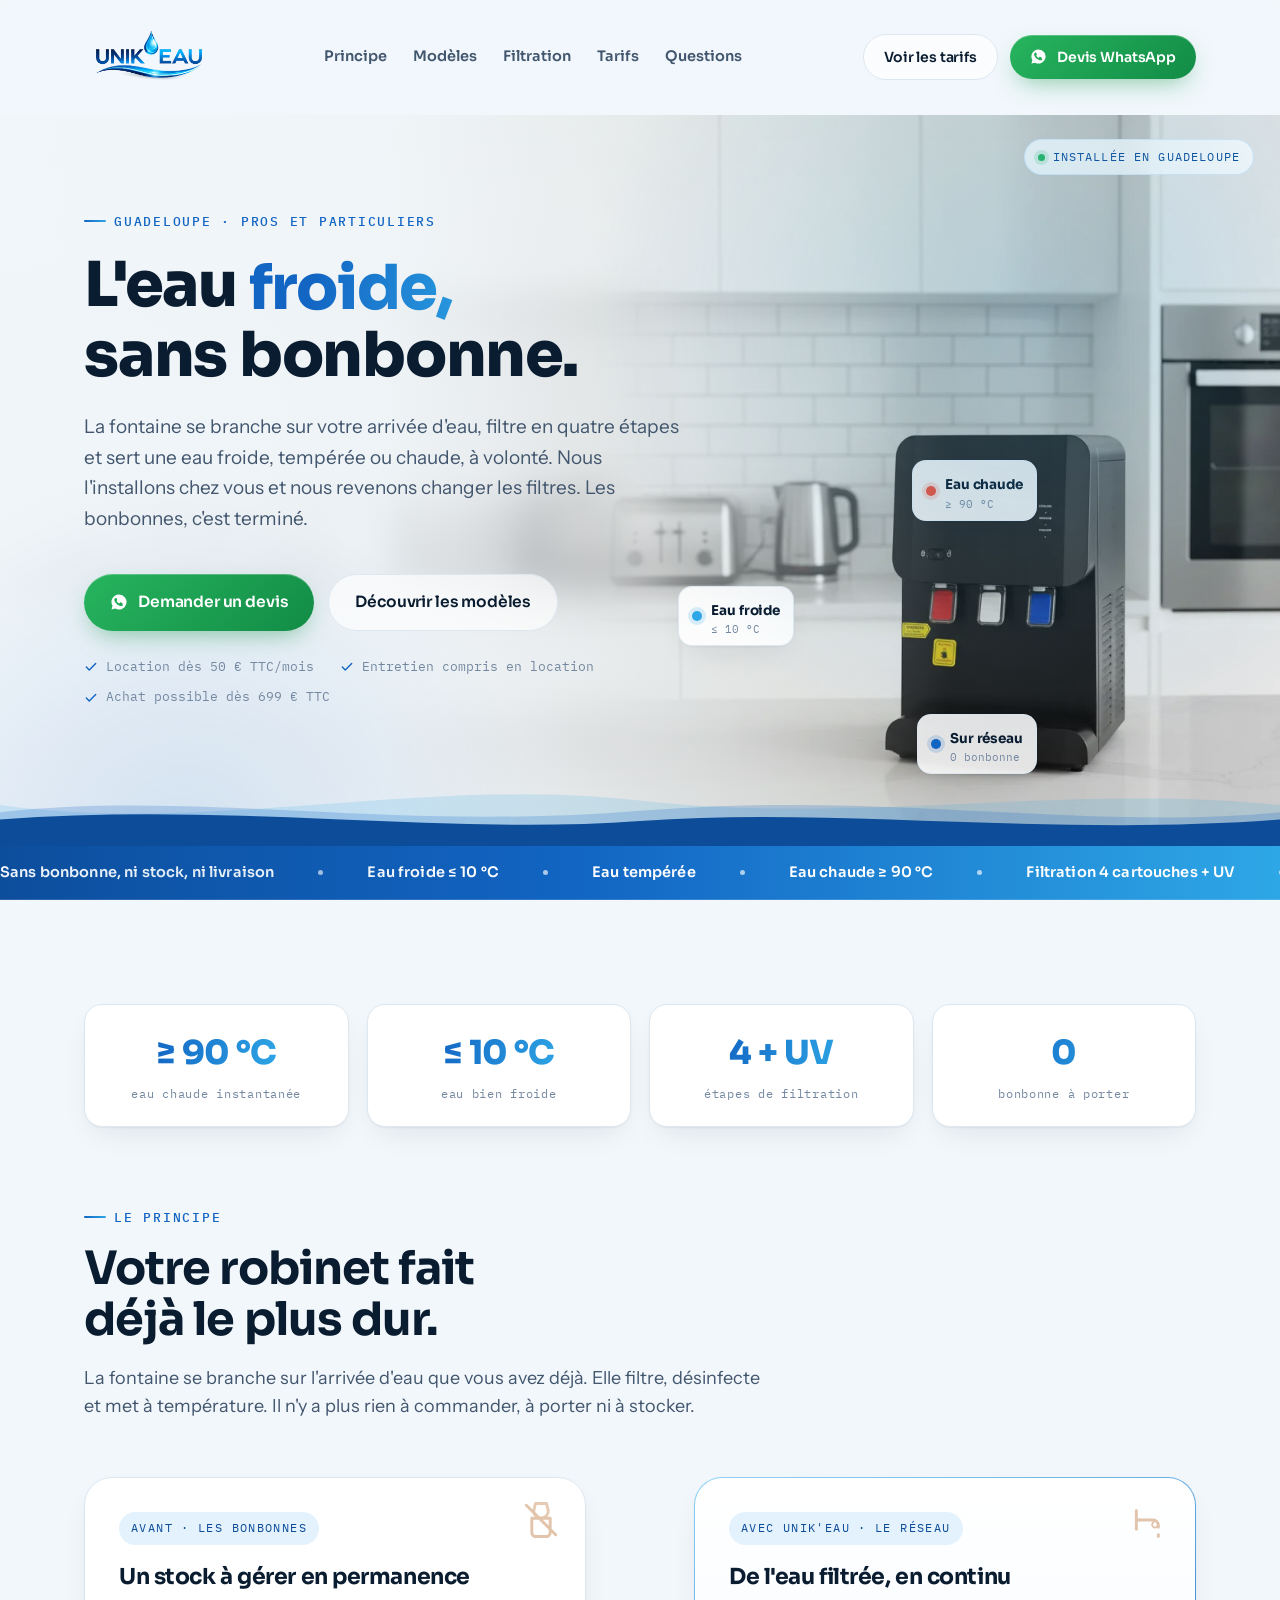
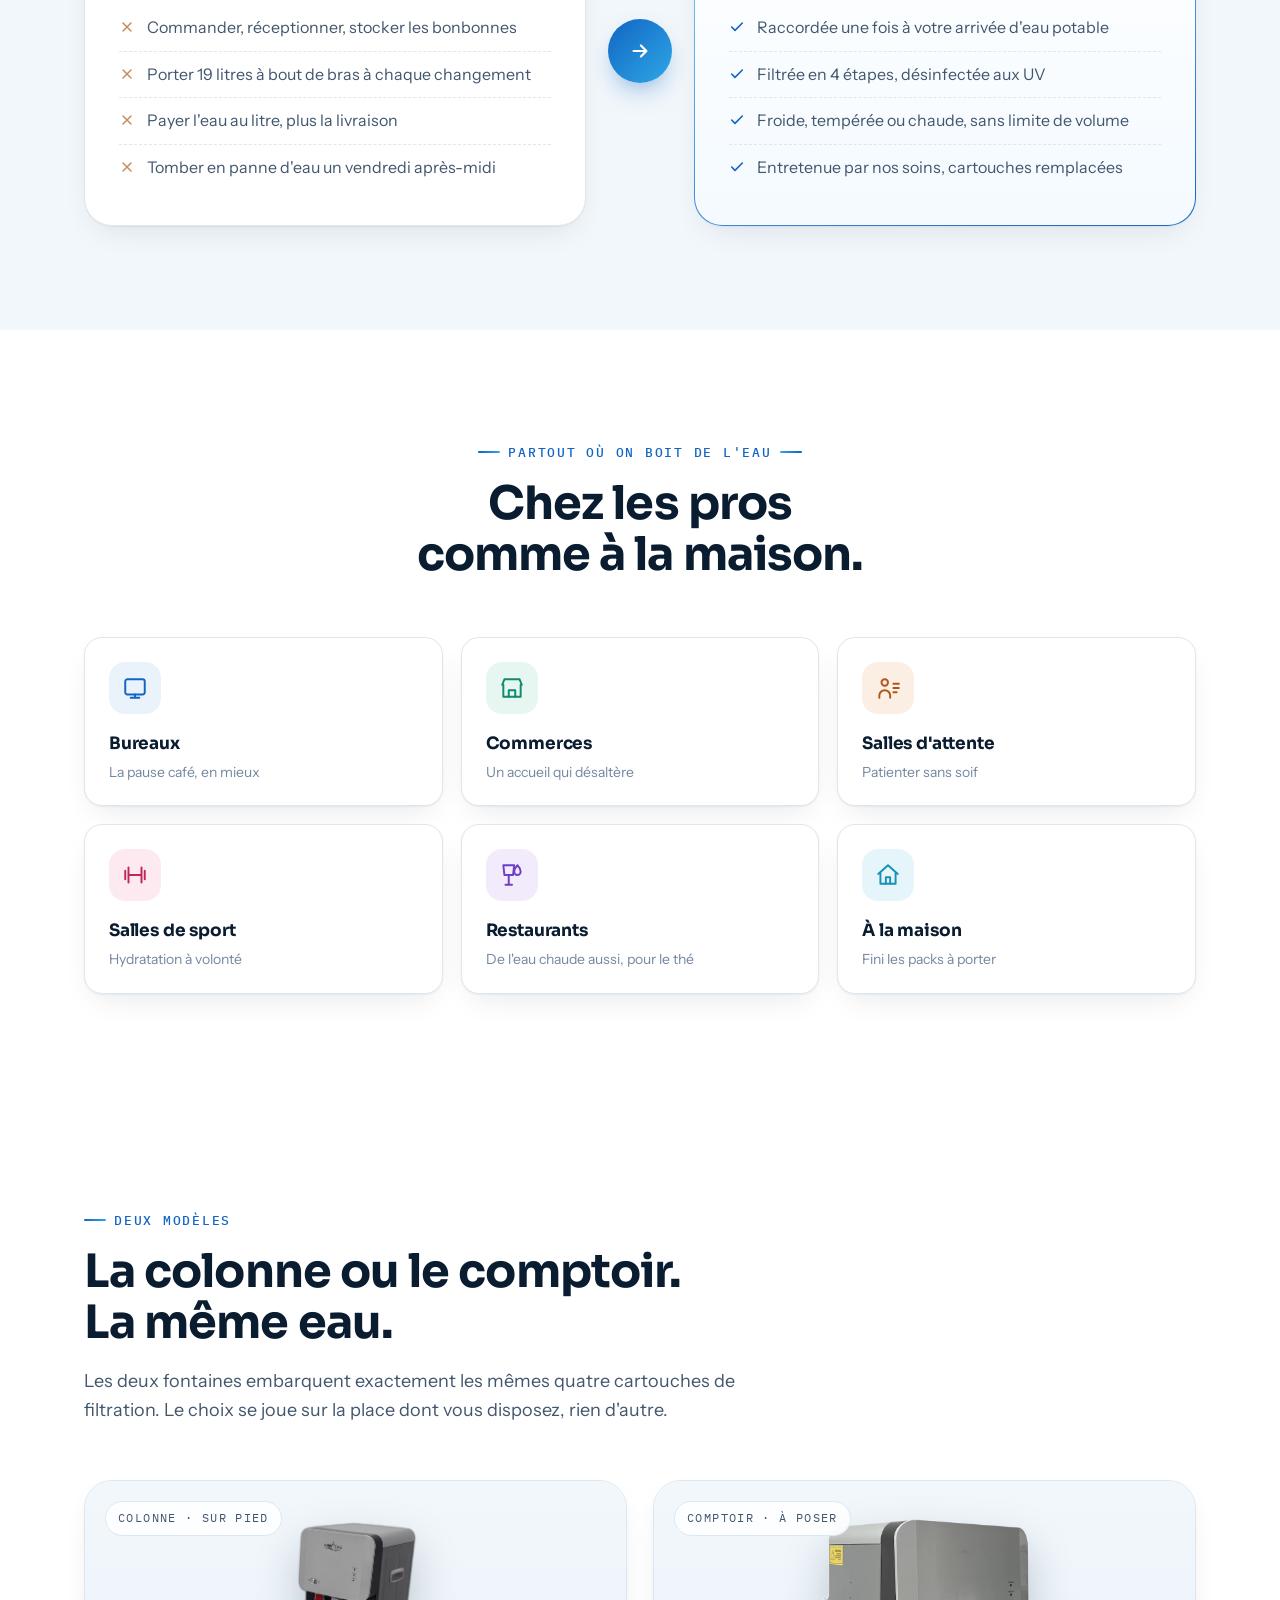
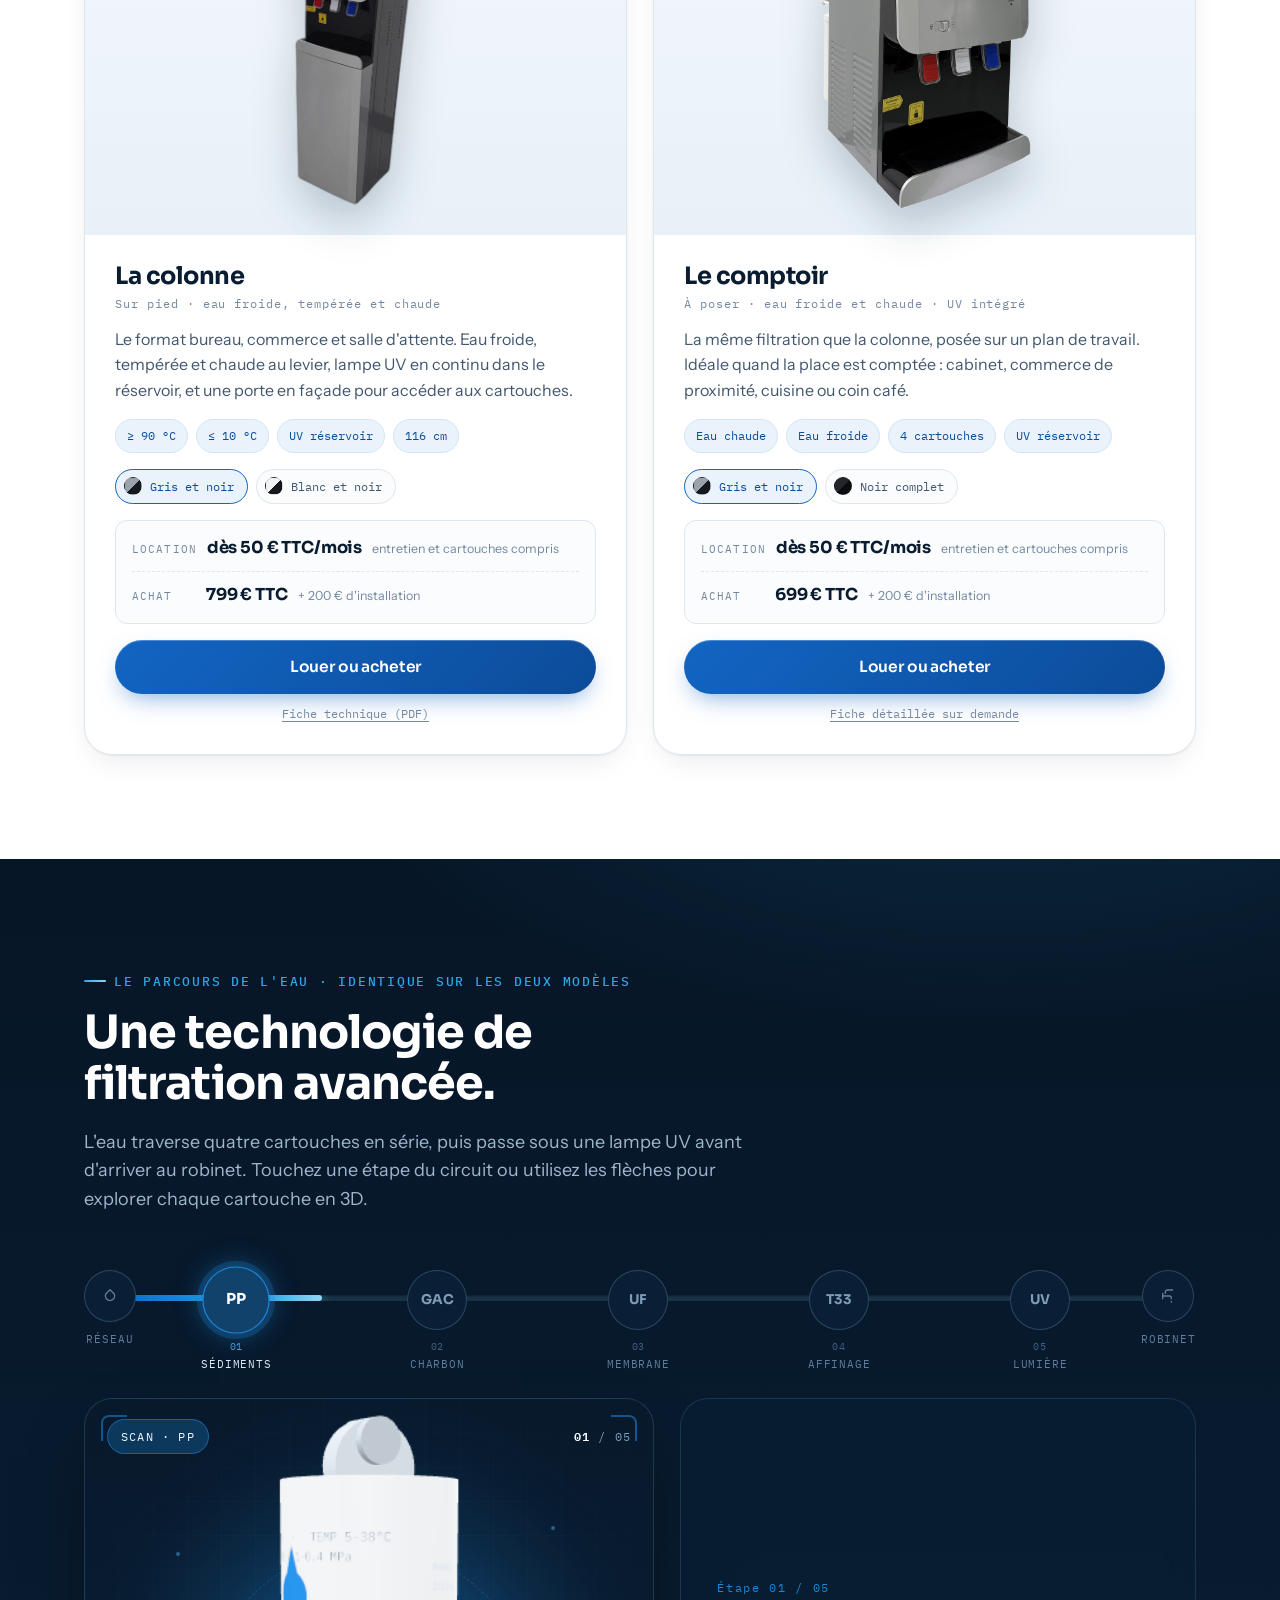
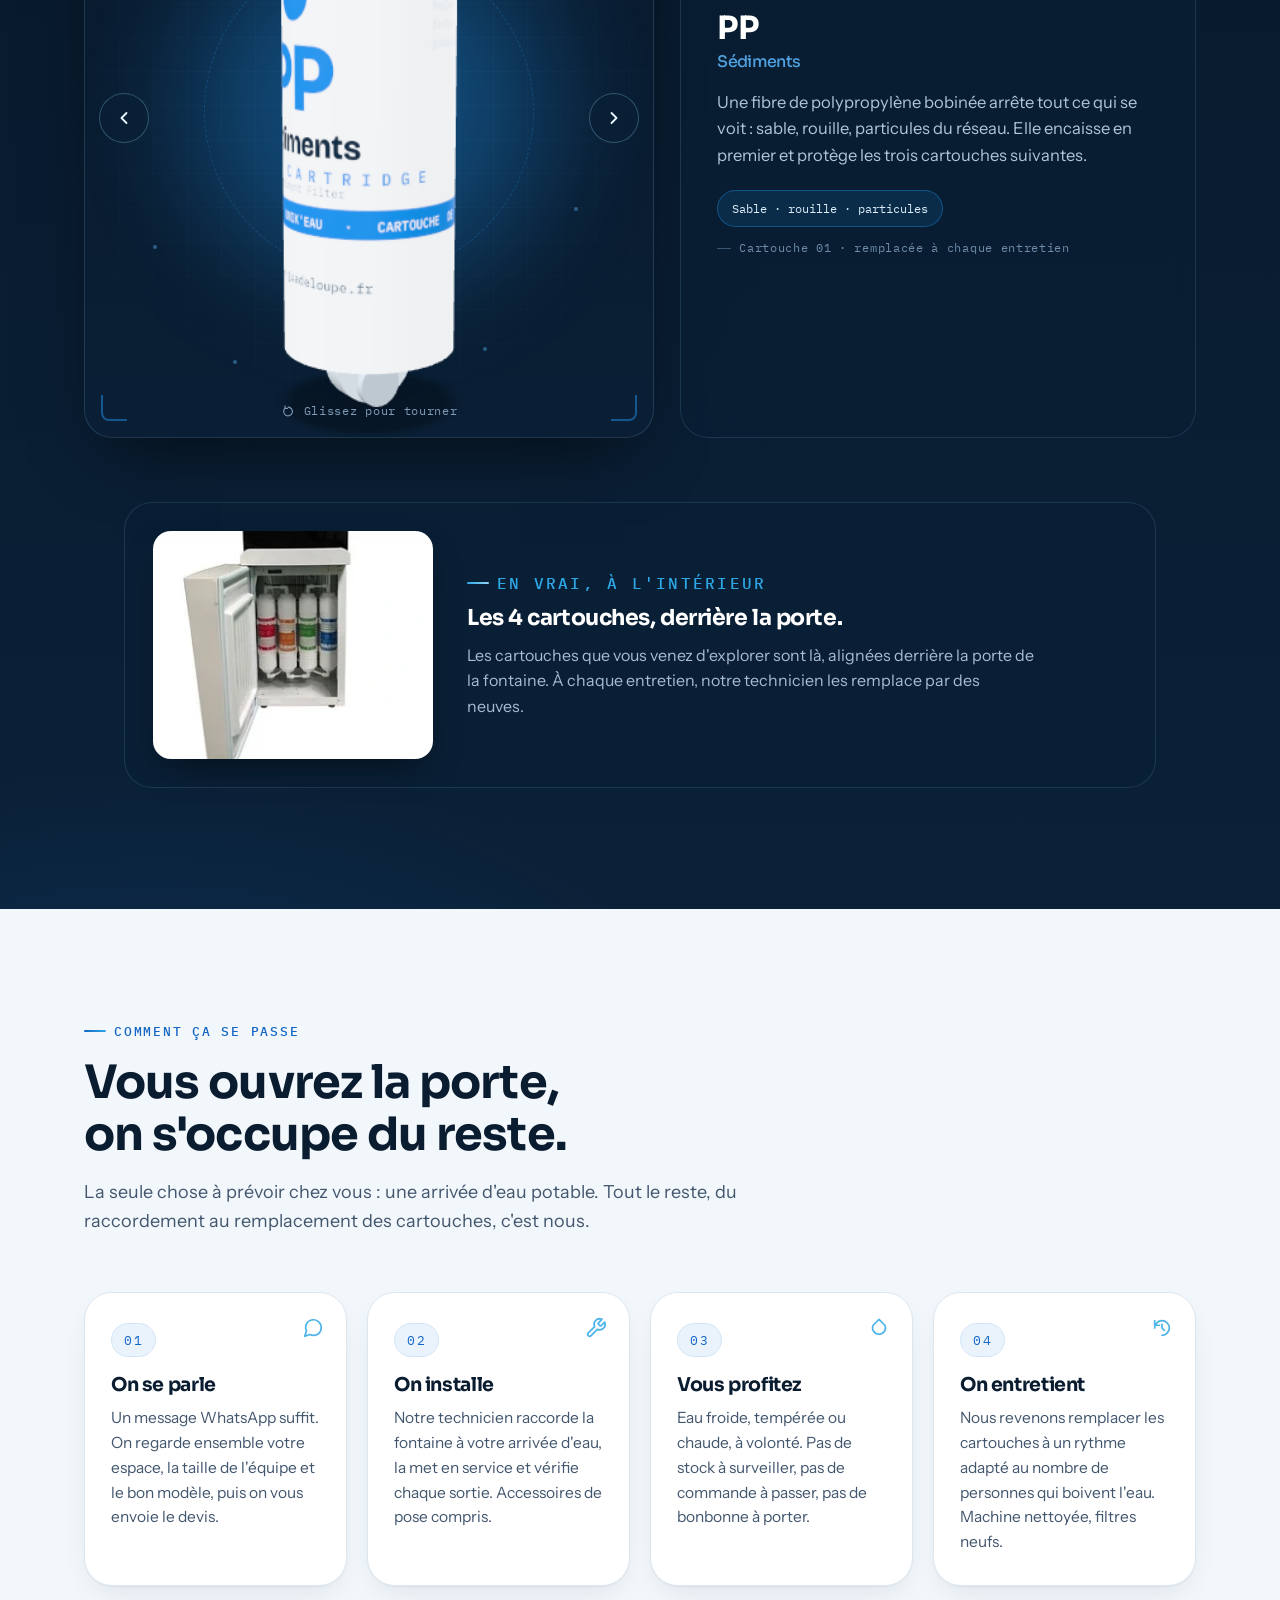
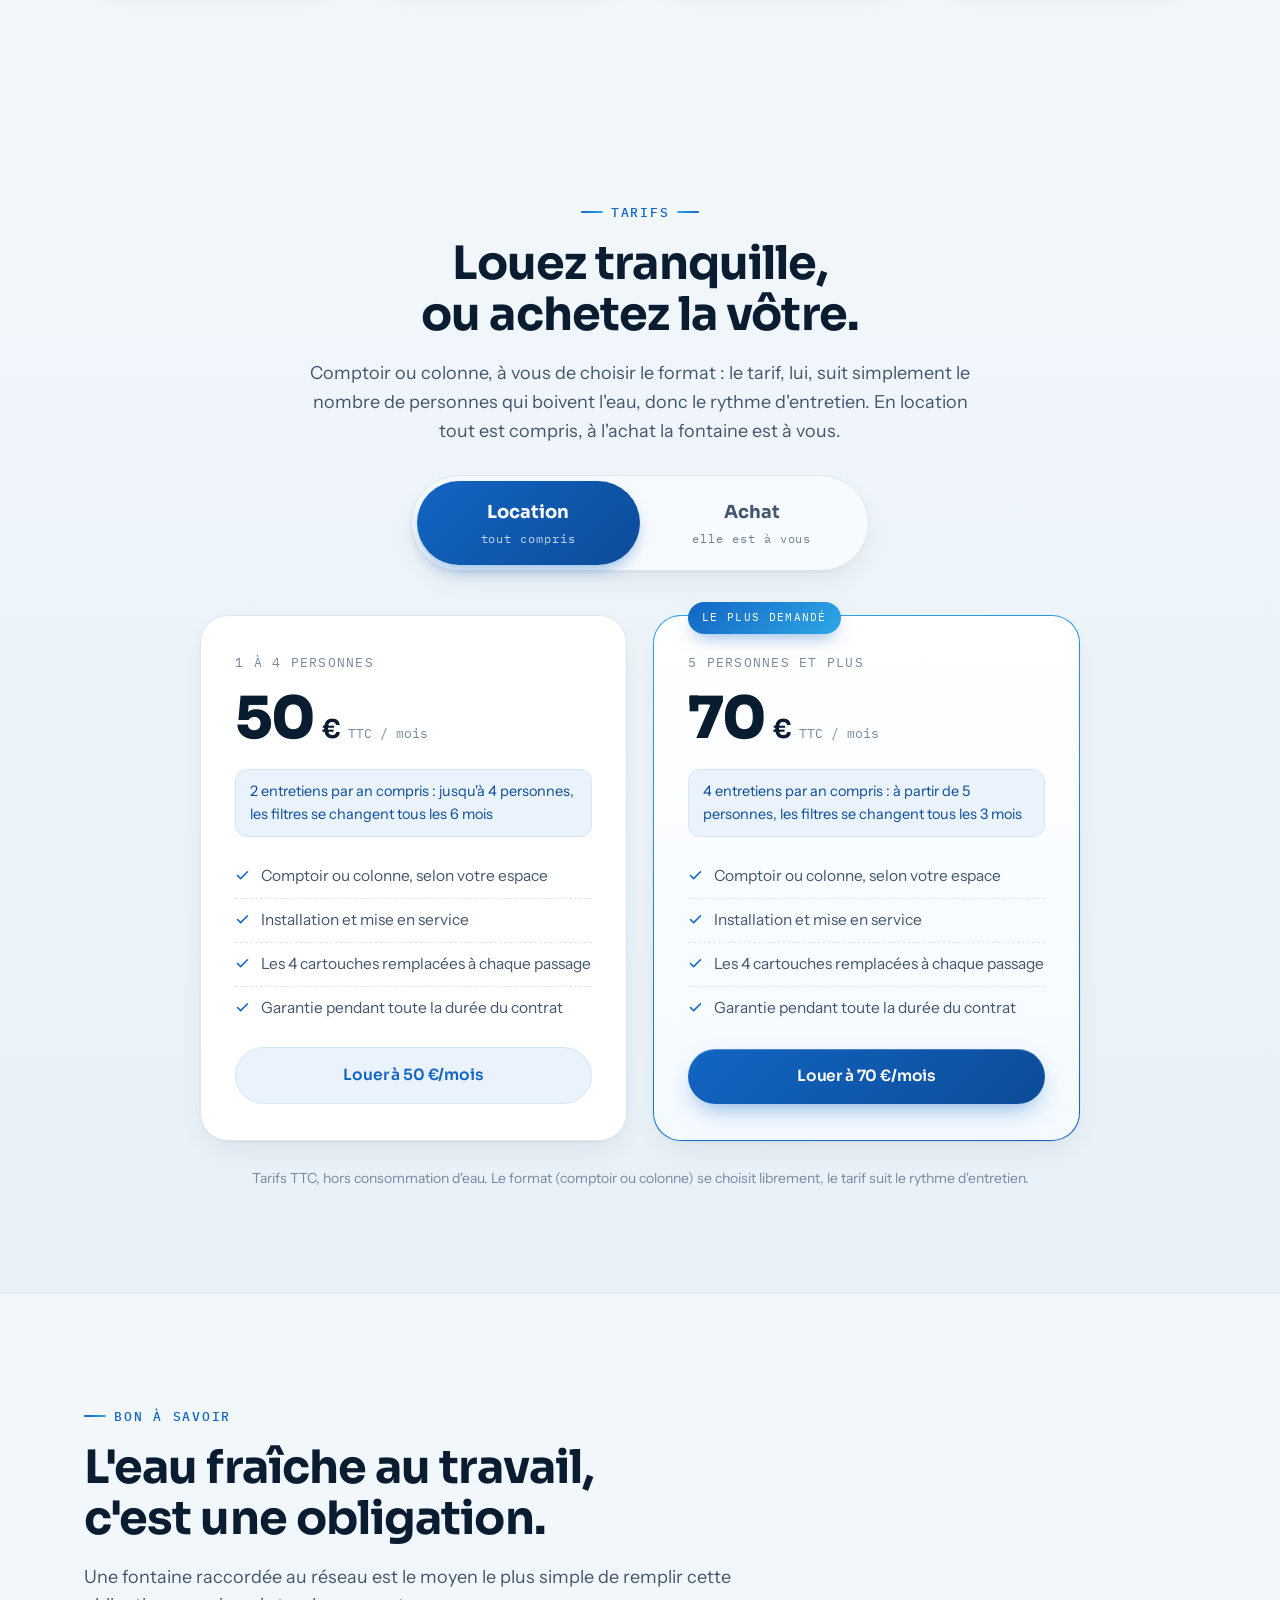
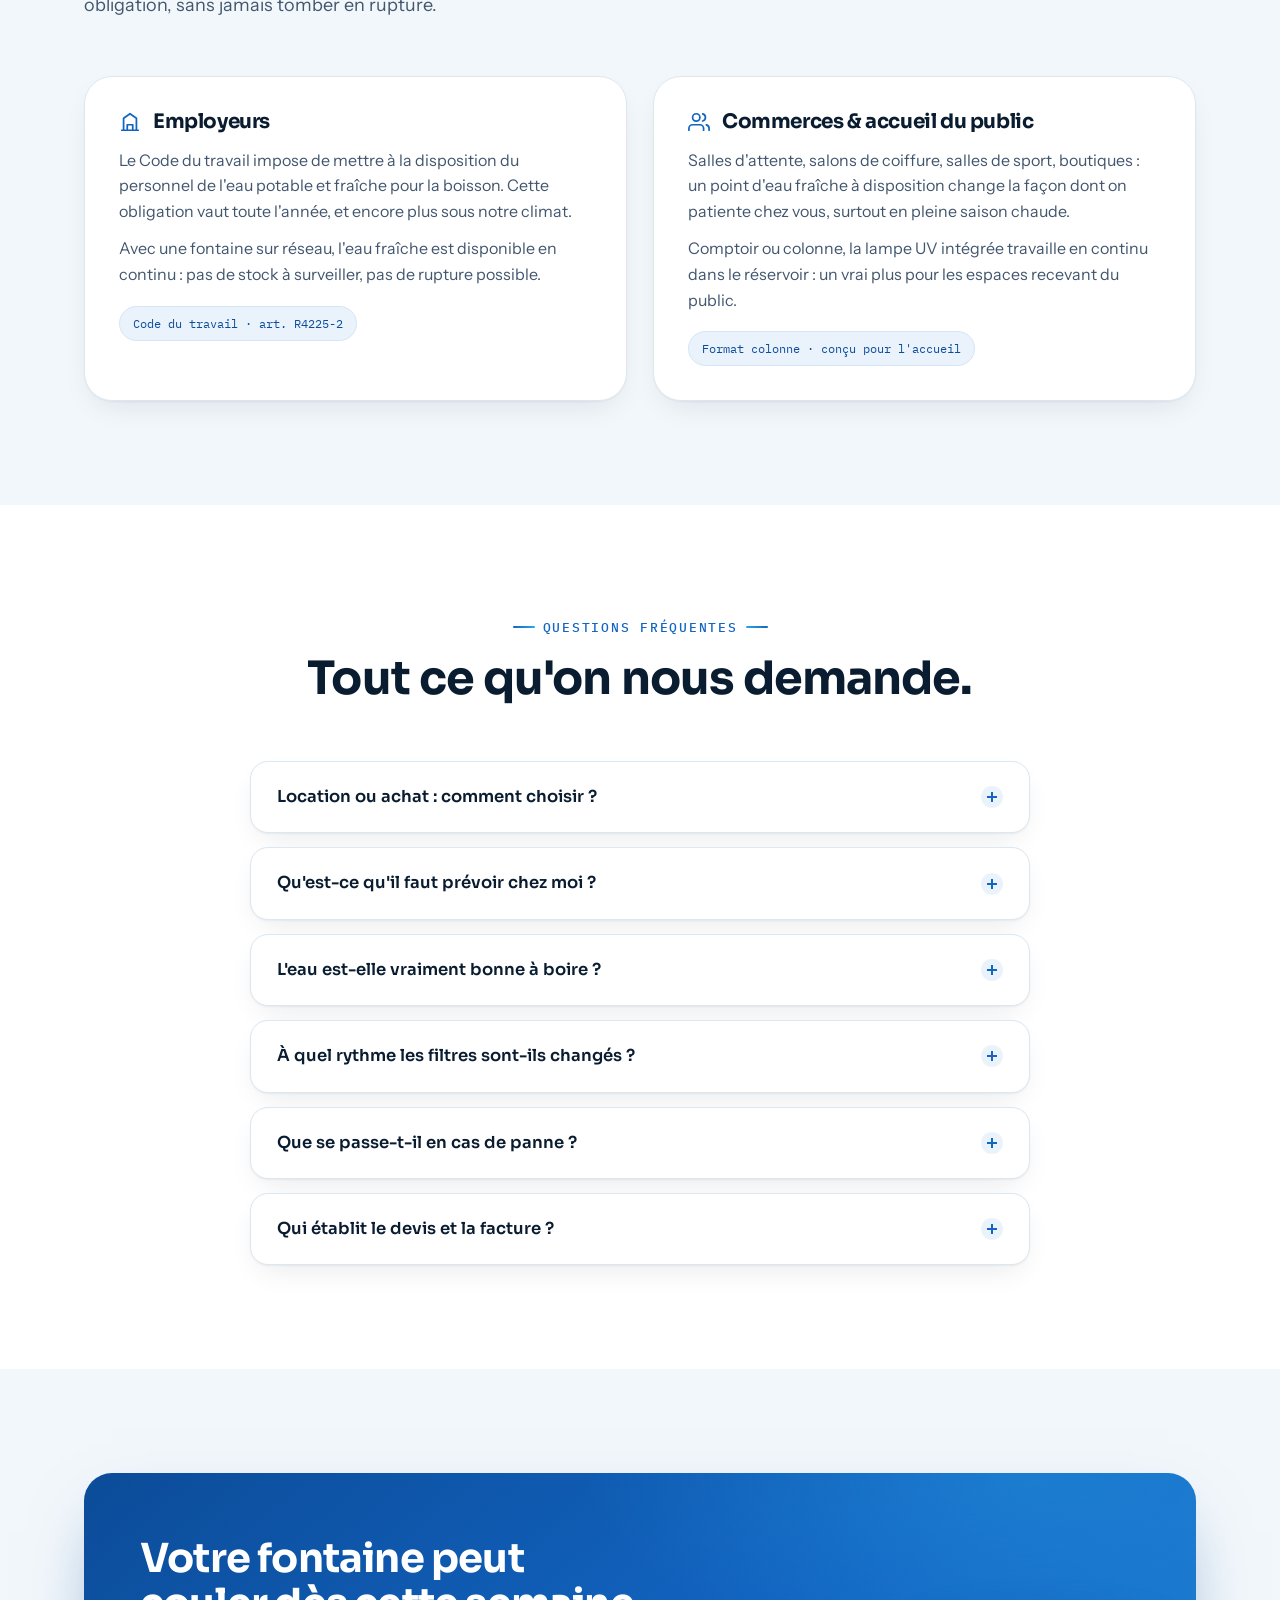
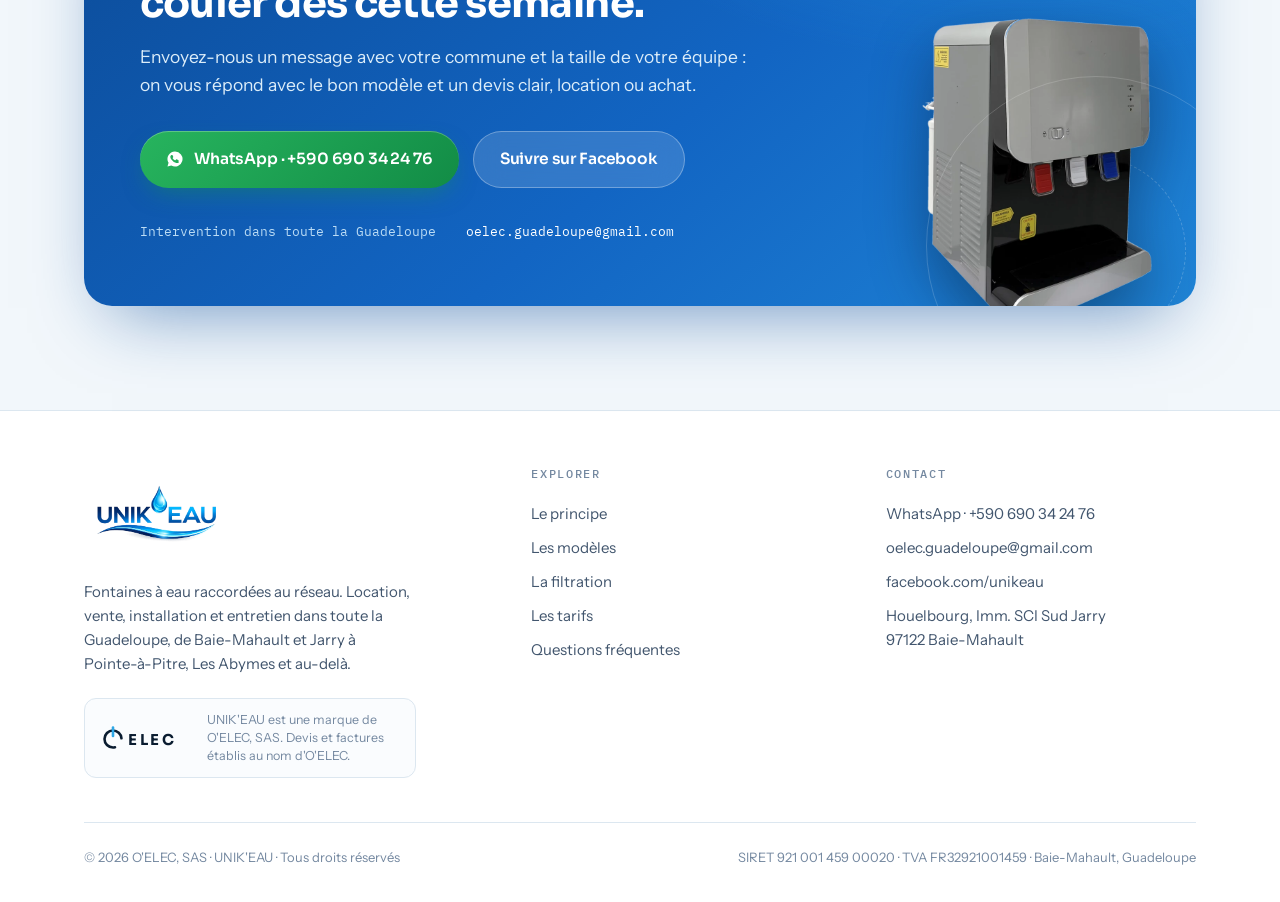
==== index.html @ 74748b17 "Add files via upload" ====
<!doctype html>
<html lang="fr">
<head>
<meta charset="utf-8">
<meta name="viewport" content="width=device-width, initial-scale=1, viewport-fit=cover">

<!-- ═══════════════════════════════════════════════════════════════
     UNIK'EAU, marque de O'ELEC (SAS), Guadeloupe, v3
     À MODIFIER AVANT MISE EN LIGNE : cherche "A-MODIFIER" dans ce fichier
     ═══════════════════════════════════════════════════════════════ -->

<title>Fontaine à eau en Guadeloupe, location ou achat sans bonbonne | UNIK'EAU</title>
<meta name="description" content="Fontaines à eau branchées sur le réseau, installées et entretenues dans toute la Guadeloupe. Location tout compris dès 50 € par mois, achat dès 699 €. Eau froide, tempérée ou chaude, sans bonbonne à porter. Devis rapide sur WhatsApp.">
<link rel="canonical" href="https://fontaine-guadeloupe.fr/">
<meta name="theme-color" content="#F2F7FB">

<meta property="og:type" content="website">
<meta property="og:locale" content="fr_FR">
<meta property="og:site_name" content="UNIK'EAU">
<meta property="og:title" content="Fontaine à eau en Guadeloupe, sans bonbonne | UNIK'EAU">
<meta property="og:description" content="L'eau du réseau, filtrée en quatre étapes et servie froide, tempérée ou chaude. Location tout compris ou achat, installation et entretien partout en Guadeloupe.">
<meta property="og:url" content="https://fontaine-guadeloupe.fr/">
<meta property="og:image" content="https://fontaine-guadeloupe.fr/assets/og-image.jpg">
<meta name="twitter:card" content="summary_large_image">

<link rel="icon" href="assets/favicon.ico" sizes="any">
<link rel="apple-touch-icon" href="assets/apple-touch-icon.png">

<link rel="preconnect" href="https://fonts.googleapis.com">
<link rel="preconnect" href="https://fonts.gstatic.com" crossorigin>
<link href="https://fonts.googleapis.com/css2?family=Sora:wght@400;600;700;800&family=Instrument+Sans:wght@400;500;600&family=IBM+Plex+Mono:wght@400;500&display=swap" rel="stylesheet">
<link rel="preload" as="image" href="assets/fontaine-grande.webp" fetchpriority="high">
<link rel="stylesheet" href="styles.css">
<script type="module" src="assets/vendor/model-viewer.min.js"></script>

<script type="application/ld+json">
{
  "@context": "https://schema.org",
  "@graph": [
    {
      "@type": "LocalBusiness",
      "@id": "https://fontaine-guadeloupe.fr/#entreprise",
      "name": "UNIK'EAU",
      "legalName": "O'ELEC",
      "description": "Location, vente, installation et entretien de fontaines à eau raccordées au réseau en Guadeloupe.",
      "url": "https://fontaine-guadeloupe.fr/",
      "logo": "https://fontaine-guadeloupe.fr/assets/logo-unikeau.webp",
      "image": "https://fontaine-guadeloupe.fr/assets/og-image.jpg",
      "telephone": "+590690342476",
      "email": "oelec.guadeloupe@gmail.com",
      "priceRange": "€€",
      "vatID": "FR32921001459",
      "address": {
        "@type": "PostalAddress",
        "streetAddress": "Houelbourg, Immeuble SCI Sud Jarry",
        "addressLocality": "Baie-Mahault",
        "postalCode": "97122",
        "addressRegion": "Guadeloupe",
        "addressCountry": "GP"
      },
      "areaServed": { "@type": "AdministrativeArea", "name": "Guadeloupe" },
      "sameAs": ["https://www.facebook.com/unikeau/"]
    },
    {
      "@type": "Product",
      "name": "Fontaine à eau colonne UNIK-105L-UF",
      "brand": { "@type": "Brand", "name": "UNIK'EAU" },
      "description": "Fontaine à eau sur réseau, format colonne. Eau froide, tempérée et chaude, filtration quatre étapes et lampe UV dans le réservoir.",
      "image": "https://fontaine-guadeloupe.fr/assets/fontaine-grande.webp",
      "offers": [
        { "@type": "Offer", "name": "Achat", "price": "799", "priceCurrency": "EUR", "availability": "https://schema.org/InStock", "url": "https://fontaine-guadeloupe.fr/#tarifs" },
        { "@type": "Offer", "name": "Location mensuelle, entretien compris", "price": "50", "priceCurrency": "EUR", "url": "https://fontaine-guadeloupe.fr/#tarifs" }
      ]
    },
    {
      "@type": "Product",
      "name": "Fontaine à eau de comptoir UNIK'EAU",
      "brand": { "@type": "Brand", "name": "UNIK'EAU" },
      "description": "Fontaine à eau sur réseau, format compact à poser. Eau froide et chaude, filtration quatre étapes et lampe UV dans le réservoir, comme la colonne.",
      "image": "https://fontaine-guadeloupe.fr/assets/fontaine-petite-grise.webp",
      "offers": [
        { "@type": "Offer", "name": "Achat", "price": "699", "priceCurrency": "EUR", "availability": "https://schema.org/InStock", "url": "https://fontaine-guadeloupe.fr/#tarifs" },
        { "@type": "Offer", "name": "Location mensuelle, entretien compris", "price": "50", "priceCurrency": "EUR", "url": "https://fontaine-guadeloupe.fr/#tarifs" }
      ]
    },
    {
      "@type": "FAQPage",
      "mainEntity": [
        {
          "@type": "Question",
          "name": "Location ou achat : comment choisir ?",
          "acceptedAnswer": { "@type": "Answer", "text": "La location est la formule sans souci : une mensualité fixe qui couvre la fontaine, l'installation, l'entretien, les cartouches et la garantie pendant toute la durée du contrat. L'achat convient si vous préférez que la machine vous appartienne : vous payez la fontaine et l'installation une fois, puis l'entretien au contrat. En cas de doute, écrivez-nous sur WhatsApp avec votre situation, on vous dira ce qui revient le moins cher." }
        },
        {
          "@type": "Question",
          "name": "Qu'est-ce qu'il faut prévoir chez moi ?",
          "acceptedAnswer": { "@type": "Answer", "text": "Une arrivée d'eau potable et une prise électrique à proximité de l'emplacement choisi. C'est tout : notre technicien apporte le reste, accessoires de raccordement compris." }
        },
        {
          "@type": "Question",
          "name": "L'eau est-elle vraiment bonne à boire ?",
          "acceptedAnswer": { "@type": "Answer", "text": "L'eau du réseau est déjà potable. La fontaine la fait passer par quatre cartouches qui retirent particules, chlore, goûts et micro-impuretés, et une lampe UV travaille en continu dans le réservoir. Résultat : une eau nette, fraîche et agréable au quotidien." }
        },
        {
          "@type": "Question",
          "name": "À quel rythme les filtres sont-ils changés ?",
          "acceptedAnswer": { "@type": "Answer", "text": "Le rythme dépend du nombre de personnes qui boivent l'eau : deux passages par an jusqu'à 4 personnes, quatre passages par an à partir de 5. En location, ces passages sont compris dans la mensualité. À l'achat, ils font l'objet d'un contrat d'entretien dédié." }
        },
        {
          "@type": "Question",
          "name": "Que se passe-t-il en cas de panne ?",
          "acceptedAnswer": { "@type": "Answer", "text": "En location, la fontaine est garantie pendant toute la durée du contrat : on intervient, on répare ou on remplace. À l'achat, vous êtes couvert 2 ans sur les pièces et 1 an sur la main-d'œuvre, dans le cadre d'un entretien respecté." }
        },
        {
          "@type": "Question",
          "name": "Qui établit le devis et la facture ?",
          "acceptedAnswer": { "@type": "Answer", "text": "UNIK'EAU est la marque fontaines à eau de la société O'ELEC, basée à Baie-Mahault. Vos devis, contrats et factures sont donc établis au nom d'O'ELEC : c'est normal, c'est la même maison." }
        }
      ]
    }
  ]
}
</script>
</head>

<body>
<a class="skip" href="#principe">Aller au contenu</a>
<div class="progress" aria-hidden="true"><span id="progressbar"></span></div>

<!-- ============================== NAV ============================== -->
<header class="nav" id="nav">
  <div class="nav__inner">
    <a class="nav__brand" href="#top" aria-label="UNIK'EAU, accueil">
      <img src="assets/logo-unikeau.webp" alt="UNIK'EAU" width="900" height="655" decoding="async">
    </a>

    <nav class="nav__links" aria-label="Navigation principale">
      <a href="#principe">Principe</a>
      <a href="#modeles">Modèles</a>
      <a href="#filtration">Filtration</a>
      <a href="#tarifs">Tarifs</a>
      <a href="#faq">Questions</a>
    </nav>

    <div class="nav__actions">
      <a class="btn btn--ghost" href="#tarifs">Voir les tarifs</a>
      <a class="btn btn--wa" href="https://wa.me/590690342476?text=Bonjour%20UNIK'EAU%2C%20j'aimerais%20un%20devis%20pour%20une%20fontaine%20%C3%A0%20eau." target="_blank" rel="noopener">
        <svg width="17" height="17" viewBox="0 0 24 24" fill="currentColor" aria-hidden="true"><path d="M12 2a10 10 0 0 0-8.6 15.1L2 22l5.1-1.3A10 10 0 1 0 12 2Zm5.4 14.1c-.2.7-1.3 1.3-1.9 1.3-.5.1-1.1.1-1.8-.1-.4-.1-1-.3-1.7-.6-2.9-1.3-4.8-4.2-5-4.4-.1-.2-1.2-1.6-1.2-3s.7-2.1 1-2.4c.3-.3.6-.4.8-.4h.6c.2 0 .4 0 .6.5s.8 1.9.8 2c.1.1.1.3 0 .5-.4.9-.9 1-.7 1.4.8 1.3 1.7 2.1 3 2.8.3.2.5.1.7-.1l.9-1.1c.2-.3.4-.2.7-.1l2 1c.3.1.5.2.5.3.1.1.1.7-.3 1.4Z"/></svg>
        Devis WhatsApp
      </a>
      <button class="burger" id="burger" aria-expanded="false" aria-controls="mobilemenu" aria-label="Ouvrir le menu"><span></span></button>
    </div>
  </div>
</header>

<nav class="mobilemenu" id="mobilemenu" hidden aria-label="Menu mobile">
  <a href="#principe">Principe</a>
  <a href="#modeles">Modèles</a>
  <a href="#filtration">Filtration</a>
  <a href="#installation">Comment ça se passe</a>
  <a href="#tarifs">Tarifs</a>
  <a href="#faq">Questions</a>
  <a href="#contact">Contact</a>
</nav>

<!-- ============================== HÉROS ============================== -->
<section class="hero" id="top">
  <div class="hero__bg" aria-hidden="true"></div>
  <div class="wrap">
    <div class="hero__inner">
      <div class="hero__copy">
        <p class="eyebrow hero__eyebrow">Guadeloupe · pros et particuliers</p>
        <h1>L'eau <span class="rot" aria-hidden="true"><span class="rot__list"><i>froide,</i><i>chaude,</i><i>tempérée,</i><i>illimitée,</i><i>froide,</i></span></span><span class="visually-hidden">illimitée,</span><br>sans bonbonne.</h1>
        <p class="hero__lead">La fontaine se branche sur votre arrivée d'eau, filtre en quatre étapes et sert une eau froide, tempérée ou chaude, à volonté. Nous l'installons chez vous et nous revenons changer les filtres. Les bonbonnes, c'est terminé.</p>

      </div>

      <div class="hero__visual">
        <div class="hero__media">
          <img src="assets/ambiance-cuisine.webp" alt="Fontaine à eau de comptoir UNIK'EAU noire installée dans une cuisine lumineuse" width="1024" height="1024" fetchpriority="high">
          <span class="stage__badge"><i></i>Installée en Guadeloupe</span>
          <span class="tap tap--hot"><i></i><span><b>Eau chaude</b><small>≥ 90 °C</small></span></span>
          <span class="tap tap--cold"><i></i><span><b>Eau froide</b><small>≤ 10 °C</small></span></span>
          <span class="tap tap--net"><i></i><span><b>Sur réseau</b><small>0 bonbonne</small></span></span>
        </div>
      </div>

      <div class="hero__actions">
        <div class="hero__cta">
          <a class="btn btn--wa" href="https://wa.me/590690342476?text=Bonjour%20UNIK'EAU%2C%20j'aimerais%20un%20devis%20pour%20une%20fontaine%20%C3%A0%20eau." target="_blank" rel="noopener">
            <svg width="18" height="18" viewBox="0 0 24 24" fill="currentColor" aria-hidden="true"><path d="M12 2a10 10 0 0 0-8.6 15.1L2 22l5.1-1.3A10 10 0 1 0 12 2Zm5.4 14.1c-.2.7-1.3 1.3-1.9 1.3-.5.1-1.1.1-1.8-.1-.4-.1-1-.3-1.7-.6-2.9-1.3-4.8-4.2-5-4.4-.1-.2-1.2-1.6-1.2-3s.7-2.1 1-2.4c.3-.3.6-.4.8-.4h.6c.2 0 .4 0 .6.5s.8 1.9.8 2c.1.1.1.3 0 .5-.4.9-.9 1-.7 1.4.8 1.3 1.7 2.1 3 2.8.3.2.5.1.7-.1l.9-1.1c.2-.3.4-.2.7-.1l2 1c.3.1.5.2.5.3.1.1.1.7-.3 1.4Z"/></svg>
            Demander un devis
          </a>
          <a class="btn btn--ghost" href="#modeles">Découvrir les modèles</a>
        </div>
        <ul class="hero__proof">
          <li><svg width="14" height="14" viewBox="0 0 24 24" fill="none" stroke="currentColor" stroke-width="2.4" stroke-linecap="round" stroke-linejoin="round" aria-hidden="true"><path d="M20 6 9 17l-5-5"/></svg>Location dès 50 € TTC/mois</li>
          <li><svg width="14" height="14" viewBox="0 0 24 24" fill="none" stroke="currentColor" stroke-width="2.4" stroke-linecap="round" stroke-linejoin="round" aria-hidden="true"><path d="M20 6 9 17l-5-5"/></svg>Entretien compris en location</li>
          <li><svg width="14" height="14" viewBox="0 0 24 24" fill="none" stroke="currentColor" stroke-width="2.4" stroke-linecap="round" stroke-linejoin="round" aria-hidden="true"><path d="M20 6 9 17l-5-5"/></svg>Achat possible dès 699 € TTC</li>
        </ul>
      </div>
    </div>
  </div>

  <div class="waves" aria-hidden="true">
    <svg class="wave wave--1" viewBox="0 0 2880 120" preserveAspectRatio="none">
      <path d="M0,64 C240,104 480,24 720,58 C960,92 1200,34 1440,64 C1680,104 1920,24 2160,58 C2400,92 2640,34 2880,64 L2880,120 L0,120 Z" fill="rgba(46,167,230,.16)"/>
    </svg>
    <svg class="wave wave--2" viewBox="0 0 2880 120" preserveAspectRatio="none">
      <path d="M0,74 C220,44 440,100 720,72 C1000,44 1220,100 1440,74 C1660,44 1880,100 2160,72 C2440,44 2660,100 2880,74 L2880,120 L0,120 Z" fill="rgba(18,101,195,.22)"/>
    </svg>
    <svg class="wave wave--3" viewBox="0 0 2880 120" preserveAspectRatio="none">
      <path d="M0,84 C260,60 500,106 720,86 C940,66 1180,108 1440,84 C1700,60 1940,106 2160,86 C2380,66 2620,108 2880,84 L2880,120 L0,120 Z" fill="#0C4C99"/>
    </svg>
  </div>
  <div class="marquee" aria-hidden="true">
    <div class="marquee__track">
      <div class="marquee__group">
        <span>Sans bonbonne, ni stock, ni livraison</span><i></i>
        <span>Eau froide ≤ 10 °C</span><i></i>
        <span>Eau tempérée</span><i></i>
        <span>Eau chaude ≥ 90 °C</span><i></i>
        <span>Filtration 4 cartouches + UV</span><i></i>
        <span>Location ou achat</span><i></i>
        <span>Partout en Guadeloupe</span><i></i>
      </div>
      <div class="marquee__group">
        <span>Sans bonbonne, ni stock, ni livraison</span><i></i>
        <span>Eau froide ≤ 10 °C</span><i></i>
        <span>Eau tempérée</span><i></i>
        <span>Eau chaude ≥ 90 °C</span><i></i>
        <span>Filtration 4 cartouches + UV</span><i></i>
        <span>Location ou achat</span><i></i>
        <span>Partout en Guadeloupe</span><i></i>
      </div>
    </div>
  </div>
</section>

<!-- ============================== PRINCIPE ============================== -->
<section class="section" id="principe">
  <div class="wrap">
    <div class="statbar">
      <div class="stat"><b>≥ 90 °C</b><span>eau chaude instantanée</span></div>
      <div class="stat"><b>≤ 10 °C</b><span>eau bien froide</span></div>
      <div class="stat"><b>4 + UV</b><span>étapes de filtration</span></div>
      <div class="stat"><b>0</b><span>bonbonne à porter</span></div>
    </div>
    <header class="shead">
      <p class="eyebrow">Le principe</p>
      <h2>Votre robinet fait déjà le plus dur.</h2>
      <p class="shead__lead">La fontaine se branche sur l'arrivée d'eau que vous avez déjà. Elle filtre, désinfecte et met à température. Il n'y a plus rien à commander, à porter ni à stocker.</p>
    </header>

    <div class="compare">
      <article class="cpanel cpanel--before">
        <span class="cpanel__art" aria-hidden="true"><svg width="44" height="44" viewBox="0 0 24 24" fill="none" stroke="currentColor" stroke-width="1.6" stroke-linecap="round" stroke-linejoin="round"><path d="M9 3h6l1 4a4 4 0 0 1-8 0l1-4z" opacity=".9"/><path d="M7 11h10v8a2 2 0 0 1-2 2H9a2 2 0 0 1-2-2v-8z"/><path d="M4 4l16 16"/></svg></span>
        <span class="cpanel__tag">Avant · les bonbonnes</span>
        <h3>Un stock à gérer en permanence</h3>
        <ul>
          <li><svg width="16" height="16" viewBox="0 0 24 24" fill="none" stroke="currentColor" stroke-width="2.2" stroke-linecap="round" aria-hidden="true"><path d="M18 6 6 18M6 6l12 12"/></svg>Commander, réceptionner, stocker les bonbonnes</li>
          <li><svg width="16" height="16" viewBox="0 0 24 24" fill="none" stroke="currentColor" stroke-width="2.2" stroke-linecap="round" aria-hidden="true"><path d="M18 6 6 18M6 6l12 12"/></svg>Porter 19 litres à bout de bras à chaque changement</li>
          <li><svg width="16" height="16" viewBox="0 0 24 24" fill="none" stroke="currentColor" stroke-width="2.2" stroke-linecap="round" aria-hidden="true"><path d="M18 6 6 18M6 6l12 12"/></svg>Payer l'eau au litre, plus la livraison</li>
          <li><svg width="16" height="16" viewBox="0 0 24 24" fill="none" stroke="currentColor" stroke-width="2.2" stroke-linecap="round" aria-hidden="true"><path d="M18 6 6 18M6 6l12 12"/></svg>Tomber en panne d'eau un vendredi après-midi</li>
        </ul>
      </article>

      <span class="compare__arrow" aria-hidden="true">
        <svg width="22" height="22" viewBox="0 0 24 24" fill="none" stroke="currentColor" stroke-width="2.4" stroke-linecap="round" stroke-linejoin="round"><path d="M5 12h14M13 6l6 6-6 6"/></svg>
      </span>

      <article class="cpanel cpanel--after">
        <span class="cpanel__art cpanel__art--blue" aria-hidden="true"><svg width="44" height="44" viewBox="0 0 24 24" fill="none" stroke="currentColor" stroke-width="1.6" stroke-linecap="round" stroke-linejoin="round"><path d="M4 12h9a3 3 0 0 1 3 3v1"/><path d="M4 7v10"/><path d="M16 20v1"/><path d="M12 3.2 9.9 6a2.6 2.6 0 1 0 4.2 0L12 3.2z" transform="translate(7 10) scale(.6)"/></svg></span>
        <span class="cpanel__tag">Avec UNIK'EAU · le réseau</span>
        <h3>De l'eau filtrée, en continu</h3>
        <ul>
          <li><svg width="16" height="16" viewBox="0 0 24 24" fill="none" stroke="currentColor" stroke-width="2.4" stroke-linecap="round" stroke-linejoin="round" aria-hidden="true"><path d="M20 6 9 17l-5-5"/></svg>Raccordée une fois à votre arrivée d'eau potable</li>
          <li><svg width="16" height="16" viewBox="0 0 24 24" fill="none" stroke="currentColor" stroke-width="2.4" stroke-linecap="round" stroke-linejoin="round" aria-hidden="true"><path d="M20 6 9 17l-5-5"/></svg>Filtrée en 4 étapes, désinfectée aux UV</li>
          <li><svg width="16" height="16" viewBox="0 0 24 24" fill="none" stroke="currentColor" stroke-width="2.4" stroke-linecap="round" stroke-linejoin="round" aria-hidden="true"><path d="M20 6 9 17l-5-5"/></svg>Froide, tempérée ou chaude, sans limite de volume</li>
          <li><svg width="16" height="16" viewBox="0 0 24 24" fill="none" stroke="currentColor" stroke-width="2.4" stroke-linecap="round" stroke-linejoin="round" aria-hidden="true"><path d="M20 6 9 17l-5-5"/></svg>Entretenue par nos soins, cartouches remplacées</li>
        </ul>
      </article>
    </div>
  </div>
</section>

<!-- ============================== LIEUX ============================== -->
<section class="section section--white" id="lieux">
  <div class="wrap">
    <header class="shead shead--center">
      <p class="eyebrow">Partout où on boit de l'eau</p>
      <h2>Chez les pros comme à la maison.</h2>
    </header>
    <ul class="places">
      <li class="place" style="--pc:#1265C3;--pb:#EAF3FC">
        <span class="place__ic"><svg width="26" height="26" viewBox="0 0 24 24" fill="none" stroke="currentColor" stroke-width="1.8" stroke-linecap="round" stroke-linejoin="round" aria-hidden="true"><rect x="3" y="4" width="18" height="14" rx="2"/><path d="M8 21h8M12 18v3"/></svg></span>
        <b>Bureaux</b><small>La pause café, en mieux</small>
      </li>
      <li class="place" style="--pc:#0E8A6C;--pb:#E6F6F1">
        <span class="place__ic"><svg width="26" height="26" viewBox="0 0 24 24" fill="none" stroke="currentColor" stroke-width="1.8" stroke-linecap="round" stroke-linejoin="round" aria-hidden="true"><path d="M3 9l2-5h14l2 5"/><path d="M4 9v11h16V9"/><path d="M9 20v-6h6v6"/></svg></span>
        <b>Commerces</b><small>Un accueil qui désaltère</small>
      </li>
      <li class="place" style="--pc:#B0561B;--pb:#FBEFE4">
        <span class="place__ic"><svg width="26" height="26" viewBox="0 0 24 24" fill="none" stroke="currentColor" stroke-width="1.8" stroke-linecap="round" stroke-linejoin="round" aria-hidden="true"><circle cx="9" cy="7" r="3"/><path d="M4 21v-2a5 5 0 0 1 5-5h0a5 5 0 0 1 5 5v2"/><path d="M17 8h5M17 12h5M17 16h3"/></svg></span>
        <b>Salles d'attente</b><small>Patienter sans soif</small>
      </li>
      <li class="place" style="--pc:#C2265A;--pb:#FCEAF0">
        <span class="place__ic"><svg width="26" height="26" viewBox="0 0 24 24" fill="none" stroke="currentColor" stroke-width="1.8" stroke-linecap="round" stroke-linejoin="round" aria-hidden="true"><path d="M6 5v14M18 5v14M6 12h12M3 8v8M21 8v8"/></svg></span>
        <b>Salles de sport</b><small>Hydratation à volonté</small>
      </li>
      <li class="place" style="--pc:#6D3FC8;--pb:#F1EBFB">
        <span class="place__ic"><svg width="26" height="26" viewBox="0 0 24 24" fill="none" stroke="currentColor" stroke-width="1.8" stroke-linecap="round" stroke-linejoin="round" aria-hidden="true"><path d="M4 3h10l-1 9H5L4 3z"/><path d="M9 12v9M6 21h6"/><path d="M17 3c2 2 3 4 3 6a3 3 0 0 1-6 0c0-2 1-4 3-6z"/></svg></span>
        <b>Restaurants</b><small>De l'eau chaude aussi, pour le thé</small>
      </li>
      <li class="place" style="--pc:#1893B8;--pb:#E5F5FA">
        <span class="place__ic"><svg width="26" height="26" viewBox="0 0 24 24" fill="none" stroke="currentColor" stroke-width="1.8" stroke-linecap="round" stroke-linejoin="round" aria-hidden="true"><path d="M3 11l9-8 9 8"/><path d="M5 10v10h14V10"/><path d="M10 20v-6h4v6"/></svg></span>
        <b>À la maison</b><small>Fini les packs à porter</small>
      </li>
    </ul>
  </div>
</section>

<!-- ============================== MODÈLES ============================== -->
<section class="section section--white" id="modeles">
  <div class="wrap">
    <header class="shead">
      <p class="eyebrow">Deux modèles</p>
      <h2>La colonne ou le comptoir.<br>La même eau.</h2>
      <p class="shead__lead">Les deux fontaines embarquent exactement les mêmes quatre cartouches de filtration. Le choix se joue sur la place dont vous disposez, rien d'autre.</p>
    </header>

    <div class="models">
      <article class="mcard" data-card>
        <div class="mcard__media">
          <span class="mcard__pin">Colonne · sur pied</span>
          <img class="vimg is-on" data-v="grise" src="assets/fontaine-grande.webp" alt="Fontaine à eau colonne UNIK'EAU gris et noir, eau chaude et froide, filtration intégrée et lampe UV" width="529" height="1216" loading="lazy" decoding="async">
          <img class="vimg" data-v="blanche" src="assets/fontaine-grande-blanche.webp" alt="Fontaine à eau colonne UNIK'EAU blanc et noir" width="460" height="1300" loading="lazy" decoding="async">
        </div>
        <div class="mcard__body">
          <h3>La colonne<small>Sur pied · eau froide, tempérée et chaude</small></h3>
          <p class="mcard__desc">Le format bureau, commerce et salle d'attente. Eau froide, tempérée et chaude au levier, lampe UV en continu dans le réservoir, et une porte en façade pour accéder aux cartouches.</p>
          <div class="mcard__chips">
            <span>≥ 90 °C</span><span>≤ 10 °C</span><span>UV réservoir</span><span>116 cm</span>
          </div>
          <div class="swatches" role="group" aria-label="Choisir le coloris de la colonne">
            <button type="button" class="sw is-on" data-v="grise"><i style="--c1:#9AA2AB;--c2:#15181C"></i>Gris et noir</button>
            <button type="button" class="sw" data-v="blanche"><i style="--c1:#F2F3F4;--c2:#15181C"></i>Blanc et noir</button>
          </div>
          <div class="mcard__price">
            <div><span>Location</span><b>dès 50 € TTC/mois</b><small>entretien et cartouches compris</small></div>
            <div><span>Achat</span><b>799 € TTC</b><small>+ 200 € d'installation</small></div>
          </div>
          <div class="mcard__cta">
            <a class="btn btn--primary" href="#tarifs">Louer ou acheter</a>
            <a class="mcard__doc" href="assets/fiche-technique-unikeau-YLR2-5-X.pdf" target="_blank" rel="noopener">Fiche technique (PDF)</a>
          </div>
        </div>
      </article>

      <article class="mcard" data-card>
        <div class="mcard__media">
          <span class="mcard__pin">Comptoir · à poser</span>
          <img class="vimg is-on" data-v="grise" src="assets/fontaine-petite-grise.webp" alt="Fontaine à eau de comptoir UNIK'EAU gris et noir, format compact à poser" width="662" height="900" loading="lazy" decoding="async">
          <img class="vimg" data-v="noire" src="assets/fontaine-petite-noire.webp" alt="Fontaine à eau de comptoir UNIK'EAU noire, format compact à poser" width="644" height="930" loading="lazy" decoding="async">
        </div>
        <div class="mcard__body">
          <h3>Le comptoir<small>À poser · eau froide et chaude · UV intégré</small></h3>
          <p class="mcard__desc">La même filtration que la colonne, posée sur un plan de travail. Idéale quand la place est comptée : cabinet, commerce de proximité, cuisine ou coin café.</p>
          <div class="mcard__chips">
            <span>Eau chaude</span><span>Eau froide</span><span>4 cartouches</span><span>UV réservoir</span>
          </div>
          <div class="swatches" role="group" aria-label="Choisir le coloris du comptoir">
            <button type="button" class="sw is-on" data-v="grise"><i style="--c1:#9AA2AB;--c2:#15181C"></i>Gris et noir</button>
            <button type="button" class="sw" data-v="noire"><i style="--c1:#232629;--c2:#0B0C0E"></i>Noir complet</button>
          </div>
          <div class="mcard__price">
            <div><span>Location</span><b>dès 50 € TTC/mois</b><small>entretien et cartouches compris</small></div>
            <div><span>Achat</span><b>699 € TTC</b><small>+ 200 € d'installation</small></div>
          </div>
          <div class="mcard__cta">
            <a class="btn btn--primary" href="#tarifs">Louer ou acheter</a>
            <a class="mcard__doc" href="https://wa.me/590690342476?text=Bonjour%20UNIK'EAU%2C%20pouvez-vous%20m'envoyer%20la%20fiche%20d%C3%A9taill%C3%A9e%20de%20la%20fontaine%20de%20comptoir%20%3F" target="_blank" rel="noopener">Fiche détaillée sur demande</a>
          </div>
        </div>
      </article>
    </div>
  </div>
</section>

<!-- ============================== FILTRATION ============================== -->
<section class="section section--deep" id="filtration">
  <div class="wrap">
    <header class="shead">
      <p class="eyebrow">Le parcours de l'eau · identique sur les deux modèles</p>
      <h2>Une technologie de filtration avancée.</h2>
      <p class="shead__lead">L'eau traverse quatre cartouches en série, puis passe sous une lampe UV avant d'arriver au robinet. Touchez une étape du circuit ou utilisez les flèches pour explorer chaque cartouche en 3D.</p>
    </header>
  </div>

  <div class="labscroll" id="labScroll">
    <div class="labsticky">
      <div class="wrap">
        <div class="pipe" id="pipe">
          <div class="pipe__tube" aria-hidden="true"><span id="labBar"></span></div>
          <span class="pipe__cap">
            <span class="pipe__dot pipe__dot--cap"><svg width="16" height="16" viewBox="0 0 24 24" fill="none" stroke="currentColor" stroke-width="2" stroke-linecap="round" stroke-linejoin="round" aria-hidden="true"><path d="M12 2.7 5.6 9a7 7 0 1 0 12.8 0L12 2.7z"/></svg></span>
            <span class="pipe__lbl">Réseau</span>
          </span>
          <span class="pnode is-active" data-i="0" style="--c:#1E86D6">
            <button type="button" aria-label="Étape 01 : PP, sédiments"><span class="pipe__dot"><b>PP</b></span><span class="pipe__lbl"><i>01</i>Sédiments</span></button>
          </span>
          <span class="pnode" data-i="1" style="--c:#E8792B">
            <button type="button" aria-label="Étape 02 : GAC, charbon actif"><span class="pipe__dot"><b>GAC</b></span><span class="pipe__lbl"><i>02</i>Charbon</span></button>
          </span>
          <span class="pnode" data-i="2" style="--c:#2FA84F">
            <button type="button" aria-label="Étape 03 : UF, ultrafiltration"><span class="pipe__dot"><b>UF</b></span><span class="pipe__lbl"><i>03</i>Membrane</span></button>
          </span>
          <span class="pnode" data-i="3" style="--c:#D6236B">
            <button type="button" aria-label="Étape 04 : T33, post-charbon"><span class="pipe__dot"><b>T33</b></span><span class="pipe__lbl"><i>04</i>Affinage</span></button>
          </span>
          <span class="pnode" data-i="4" style="--c:#46CDEF">
            <button type="button" aria-label="Étape 05 : lampe UV"><span class="pipe__dot"><b>UV</b></span><span class="pipe__lbl"><i>05</i>Lumière</span></button>
          </span>
          <span class="pipe__cap">
            <span class="pipe__dot pipe__dot--cap pipe__dot--out"><svg width="16" height="16" viewBox="0 0 24 24" fill="none" stroke="currentColor" stroke-width="2" stroke-linecap="round" stroke-linejoin="round" aria-hidden="true"><path d="M4 12h10a3 3 0 0 1 3 3v1"/><path d="M4 8v8"/><path d="M17 20v1"/><path d="M8 8V6a3 3 0 0 1 3-3h8"/></svg></span>
            <span class="pipe__lbl">Robinet</span>
          </span>
        </div>

        <div class="lab" id="lab" style="--acc:#1E86D6">
          <div class="lab__stage">
            <span class="lab__grid" aria-hidden="true"></span>
            <span class="lab__glow" aria-hidden="true"></span>
            <span class="lab__scan" aria-hidden="true"></span>
            <span class="lab__ring" aria-hidden="true"></span>
            <span class="lab__parts" aria-hidden="true"><i></i><i></i><i></i><i></i><i></i><i></i><i></i></span>
            <span class="lab__bkt lab__bkt--tl" aria-hidden="true"></span>
            <span class="lab__bkt lab__bkt--tr" aria-hidden="true"></span>
            <span class="lab__bkt lab__bkt--bl" aria-hidden="true"></span>
            <span class="lab__bkt lab__bkt--br" aria-hidden="true"></span>

            <div class="lab__viewer" id="labViewer">
              <model-viewer class="mv is-active" data-i="0" src="assets/3d/UNIKEAU-pp.glb" poster="assets/3d/poster-pp.webp" alt="Cartouche PP en 3D" camera-controls disable-zoom disable-pan auto-rotate auto-rotate-delay="0" rotation-per-second="22deg" interaction-prompt="none" environment-image="neutral" shadow-intensity="0.7" shadow-softness="1" exposure="1.05" camera-orbit="0deg 82deg 128%" field-of-view="30deg" reveal="auto" loading="eager"></model-viewer>
              <model-viewer class="mv" data-i="1" src="assets/3d/UNIKEAU-gac.glb" poster="assets/3d/poster-gac.webp" alt="Cartouche GAC en 3D" camera-controls disable-zoom disable-pan auto-rotate auto-rotate-delay="0" rotation-per-second="22deg" interaction-prompt="none" environment-image="neutral" shadow-intensity="0.7" shadow-softness="1" exposure="1.05" camera-orbit="0deg 82deg 128%" field-of-view="30deg" reveal="auto" loading="lazy"></model-viewer>
              <model-viewer class="mv" data-i="2" src="assets/3d/UNIKEAU-uf.glb" poster="assets/3d/poster-uf.webp" alt="Cartouche UF en 3D" camera-controls disable-zoom disable-pan auto-rotate auto-rotate-delay="0" rotation-per-second="22deg" interaction-prompt="none" environment-image="neutral" shadow-intensity="0.7" shadow-softness="1" exposure="1.05" camera-orbit="0deg 82deg 128%" field-of-view="30deg" reveal="auto" loading="lazy"></model-viewer>
              <model-viewer class="mv" data-i="3" src="assets/3d/UNIKEAU-t33.glb" poster="assets/3d/poster-t33.webp" alt="Cartouche T33 en 3D" camera-controls disable-zoom disable-pan auto-rotate auto-rotate-delay="0" rotation-per-second="22deg" interaction-prompt="none" environment-image="neutral" shadow-intensity="0.7" shadow-softness="1" exposure="1.05" camera-orbit="0deg 82deg 128%" field-of-view="30deg" reveal="auto" loading="lazy"></model-viewer>
              <div class="uvstage" data-i="4" aria-hidden="true">
                <span class="uvstage__halo"></span>
                <span class="uvstage__rays"><i></i><i></i><i></i><i></i><i></i><i></i></span>
                <img class="uvstage__ph" src="assets/lampe-uv.webp" alt="" width="91" height="806" loading="lazy" decoding="async">
              </div>
            </div>

            <button type="button" class="lab__arrow lab__arrow--prev" id="labPrev" aria-label="Étape précédente">
              <svg width="20" height="20" viewBox="0 0 24 24" fill="none" stroke="currentColor" stroke-width="2.2" stroke-linecap="round" stroke-linejoin="round" aria-hidden="true"><path d="m15 18-6-6 6-6"/></svg>
            </button>
            <button type="button" class="lab__arrow lab__arrow--next" id="labNext" aria-label="Étape suivante">
              <svg width="20" height="20" viewBox="0 0 24 24" fill="none" stroke="currentColor" stroke-width="2.2" stroke-linecap="round" stroke-linejoin="round" aria-hidden="true"><path d="m9 18 6-6-6-6"/></svg>
            </button>
            <div class="lab__hud" aria-hidden="true">
              <span class="lab__chip" id="labTag">SCAN · PP</span>
              <span class="lab__count"><b id="labIdx">01</b> / 05</span>
            </div>
            <span class="lab__drag" aria-hidden="true">
              <svg viewBox="0 0 24 24" fill="none" stroke="currentColor" stroke-width="1.7" stroke-linecap="round" stroke-linejoin="round"><path d="M12 5a7 7 0 1 1-5 2"/><path d="M7 3v4h4"/></svg>
              Glissez pour tourner
            </span>
          </div>

          <div class="lab__panel">
            <div class="lab__detail" id="labDetail">
              <article class="dtl is-active" data-i="0" style="--c:#1E86D6">
                <p class="dtl__step">Étape 01 / 05</p>
                <h3 class="dtl__name">PP <em>Sédiments</em></h3>
                <p class="dtl__desc">Une fibre de polypropylène bobinée arrête tout ce qui se voit : sable, rouille, particules du réseau. Elle encaisse en premier et protège les trois cartouches suivantes.</p>
                <span class="dtl__spec">Sable · rouille · particules</span>
                <span class="dtl__meta">Cartouche 01 · remplacée à chaque entretien</span>
              </article>
              <article class="dtl" data-i="1" style="--c:#E8792B">
                <p class="dtl__step">Étape 02 / 05</p>
                <h3 class="dtl__name">GAC <em>Charbon actif</em></h3>
                <p class="dtl__desc">Des grains de charbon actif captent le chlore, les odeurs et les mauvais goûts. C'est ici que l'eau du robinet change vraiment de goût.</p>
                <span class="dtl__spec">Chlore · odeurs · goûts</span>
                <span class="dtl__meta">Cartouche 02 · remplacée à chaque entretien</span>
              </article>
              <article class="dtl" data-i="2" style="--c:#2FA84F">
                <p class="dtl__step">Étape 03 / 05</p>
                <h3 class="dtl__name">UF <em>Ultrafiltration</em></h3>
                <p class="dtl__desc">Une membrane aux pores des milliers de fois plus fins qu'un cheveu. Elle retient les bactéries et les impuretés microscopiques, tout en laissant passer les minéraux de l'eau.</p>
                <span class="dtl__spec">Bactéries · micro-impuretés</span>
                <span class="dtl__meta">Cartouche 03 · remplacée à chaque entretien</span>
              </article>
              <article class="dtl" data-i="3" style="--c:#D6236B">
                <p class="dtl__step">Étape 04 / 05</p>
                <h3 class="dtl__name">T33 <em>Post-charbon</em></h3>
                <p class="dtl__desc">Un dernier lit de charbon polit le goût juste avant la sortie. C'est la touche finale, celle qui rend l'eau vraiment agréable à boire.</p>
                <span class="dtl__spec">Affinage du goût · dernière étape</span>
                <span class="dtl__meta">Cartouche 04 · remplacée à chaque entretien</span>
              </article>
              <article class="dtl" data-i="4" style="--c:#46CDEF">
                <p class="dtl__step">Étape 05 / 05</p>
                <h3 class="dtl__name">Lampe UV <em>Désinfection</em></h3>
                <p class="dtl__desc">Une lampe UV neutralise en continu les micro-organismes qui passeraient les cartouches. Aucun produit ajouté, aucune odeur : juste de la lumière.</p>
                <span class="dtl__spec">Micro-organismes · zéro produit chimique</span>
                <span class="dtl__meta">Sur les deux modèles · intégrée au réservoir</span>
              </article>
            </div>
          </div>
        </div>
      </div>
    </div>
  </div>

  <div class="wrap">
    <figure class="realstrip">
      <div class="realstrip__ph">
        <img src="assets/cartouches-interieur.webp" alt="Compartiment ouvert d'une fontaine UNIK'EAU : les quatre cartouches de filtration alignées" width="288" height="235" loading="lazy" decoding="async">
      </div>
      <figcaption class="realstrip__cap">
        <p class="eyebrow">En vrai, à l'intérieur</p>
        <h3>Les 4 cartouches, derrière la porte.</h3>
        <p>Les cartouches que vous venez d'explorer sont là, alignées derrière la porte de la fontaine. À chaque entretien, notre technicien les remplace par des neuves.</p>
      </figcaption>
    </figure>
  </div>
</section>

<!-- ============================== PARCOURS ============================== -->
<section class="section" id="installation">
  <div class="wrap">
    <header class="shead">
      <p class="eyebrow">Comment ça se passe</p>
      <h2>Vous ouvrez la porte,<br>on s'occupe du reste.</h2>
      <p class="shead__lead">La seule chose à prévoir chez vous : une arrivée d'eau potable. Tout le reste, du raccordement au remplacement des cartouches, c'est nous.</p>
    </header>

    <ol class="steps">
      <li class="step">
        <span class="step__ic" aria-hidden="true"><svg width="22" height="22" viewBox="0 0 24 24" fill="none" stroke="currentColor" stroke-width="1.9" stroke-linecap="round" stroke-linejoin="round"><path d="M21 11.5a8.38 8.38 0 0 1-.9 3.8 8.5 8.5 0 0 1-7.6 4.7 8.38 8.38 0 0 1-3.8-.9L3 21l1.9-5.7a8.38 8.38 0 0 1-.9-3.8 8.5 8.5 0 0 1 4.7-7.6 8.38 8.38 0 0 1 3.8-.9h.5a8.48 8.48 0 0 1 8 8v.5z"/></svg></span>
        <h3>On se parle</h3>
        <p>Un message WhatsApp suffit. On regarde ensemble votre espace, la taille de l'équipe et le bon modèle, puis on vous envoie le devis.</p>
      </li>
      <li class="step">
        <span class="step__ic" aria-hidden="true"><svg width="22" height="22" viewBox="0 0 24 24" fill="none" stroke="currentColor" stroke-width="1.9" stroke-linecap="round" stroke-linejoin="round"><path d="M14.7 6.3a1 1 0 0 0 0 1.4l1.6 1.6a1 1 0 0 0 1.4 0l3.77-3.77a6 6 0 0 1-7.94 7.94l-6.91 6.91a2.12 2.12 0 0 1-3-3l6.91-6.91a6 6 0 0 1 7.94-7.94l-3.76 3.76z"/></svg></span>
        <h3>On installe</h3>
        <p>Notre technicien raccorde la fontaine à votre arrivée d'eau, la met en service et vérifie chaque sortie. Accessoires de pose compris.</p>
      </li>
      <li class="step">
        <span class="step__ic" aria-hidden="true"><svg width="22" height="22" viewBox="0 0 24 24" fill="none" stroke="currentColor" stroke-width="1.9" stroke-linecap="round" stroke-linejoin="round"><path d="M12 2.7 5.6 9a7 7 0 1 0 12.8 0L12 2.7z"/></svg></span>
        <h3>Vous profitez</h3>
        <p>Eau froide, tempérée ou chaude, à volonté. Pas de stock à surveiller, pas de commande à passer, pas de bonbonne à porter.</p>
      </li>
      <li class="step">
        <span class="step__ic" aria-hidden="true"><svg width="22" height="22" viewBox="0 0 24 24" fill="none" stroke="currentColor" stroke-width="1.9" stroke-linecap="round" stroke-linejoin="round"><path d="M12 20a8 8 0 1 0-8-8"/><path d="M4 4v5h5"/><path d="M12 8v4l2.5 2.5"/></svg></span>
        <h3>On entretient</h3>
        <p>Nous revenons remplacer les cartouches à un rythme adapté au nombre de personnes qui boivent l'eau. Machine nettoyée, filtres neufs.</p>
      </li>
    </ol>
  </div>
</section>

<!-- ============================== TARIFS ============================== -->
<section class="section section--tint" id="tarifs">
  <div class="wrap">
    <div class="pricing-head">
      <header class="shead shead--center" style="margin-bottom:0">
        <p class="eyebrow">Tarifs</p>
        <h2>Louez tranquille,<br>ou achetez la vôtre.</h2>
        <p class="shead__lead">Comptoir ou colonne, à vous de choisir le format : le tarif, lui, suit simplement le nombre de personnes qui boivent l'eau, donc le rythme d'entretien. En location tout est compris, à l'achat la fontaine est à vous.</p>
      </header>

      <div class="seg" id="priceSeg" data-mode="location" role="tablist" aria-label="Choisir entre location et achat">
        <button type="button" id="segLocation" class="is-on" role="tab" aria-selected="true" aria-controls="modeLocation">Location<small>tout compris</small></button>
        <button type="button" id="segAchat" role="tab" aria-selected="false" aria-controls="modeAchat">Achat<small>elle est à vous</small></button>
      </div>
    </div>

    <!-- Mode LOCATION -->
    <div class="mode is-on" id="modeLocation" role="tabpanel" aria-labelledby="segLocation">
      <div class="plans" style="margin-top:44px">
        <article class="plan">
          <p class="plan__for">1 à 4 personnes</p>
          <p class="plan__price"><span class="plan__num" data-count="50">50</span><span class="plan__cur">€</span><span class="plan__unit">TTC / mois</span></p>
          <p class="plan__maint">2 entretiens par an compris : jusqu'à 4 personnes, les filtres se changent tous les 6 mois</p>
          <ul class="plan__list">
            <li><svg width="15" height="15" viewBox="0 0 24 24" fill="none" stroke="currentColor" stroke-width="2.4" stroke-linecap="round" stroke-linejoin="round" aria-hidden="true"><path d="M20 6 9 17l-5-5"/></svg>Comptoir ou colonne, selon votre espace</li>
            <li><svg width="15" height="15" viewBox="0 0 24 24" fill="none" stroke="currentColor" stroke-width="2.4" stroke-linecap="round" stroke-linejoin="round" aria-hidden="true"><path d="M20 6 9 17l-5-5"/></svg>Installation et mise en service</li>
            <li><svg width="15" height="15" viewBox="0 0 24 24" fill="none" stroke="currentColor" stroke-width="2.4" stroke-linecap="round" stroke-linejoin="round" aria-hidden="true"><path d="M20 6 9 17l-5-5"/></svg>Les 4 cartouches remplacées à chaque passage</li>
            <li><svg width="15" height="15" viewBox="0 0 24 24" fill="none" stroke="currentColor" stroke-width="2.4" stroke-linecap="round" stroke-linejoin="round" aria-hidden="true"><path d="M20 6 9 17l-5-5"/></svg>Garantie pendant toute la durée du contrat</li>
          </ul>
          <a class="btn btn--soft btn--full" href="https://wa.me/590690342476?text=Bonjour%20UNIK'EAU%2C%20je%20suis%20int%C3%A9ress%C3%A9%20par%20la%20location%20%C3%A0%2050%E2%82%AC%2Fmois%20(1%20%C3%A0%204%20personnes)." target="_blank" rel="noopener">Louer à 50 €/mois</a>
        </article>

        <article class="plan plan--featured">
          <span class="plan__badge">Le plus demandé</span>
          <p class="plan__for">5 personnes et plus</p>
          <p class="plan__price"><span class="plan__num" data-count="70">70</span><span class="plan__cur">€</span><span class="plan__unit">TTC / mois</span></p>
          <p class="plan__maint">4 entretiens par an compris : à partir de 5 personnes, les filtres se changent tous les 3 mois</p>
          <ul class="plan__list">
            <li><svg width="15" height="15" viewBox="0 0 24 24" fill="none" stroke="currentColor" stroke-width="2.4" stroke-linecap="round" stroke-linejoin="round" aria-hidden="true"><path d="M20 6 9 17l-5-5"/></svg>Comptoir ou colonne, selon votre espace</li>
            <li><svg width="15" height="15" viewBox="0 0 24 24" fill="none" stroke="currentColor" stroke-width="2.4" stroke-linecap="round" stroke-linejoin="round" aria-hidden="true"><path d="M20 6 9 17l-5-5"/></svg>Installation et mise en service</li>
            <li><svg width="15" height="15" viewBox="0 0 24 24" fill="none" stroke="currentColor" stroke-width="2.4" stroke-linecap="round" stroke-linejoin="round" aria-hidden="true"><path d="M20 6 9 17l-5-5"/></svg>Les 4 cartouches remplacées à chaque passage</li>
            <li><svg width="15" height="15" viewBox="0 0 24 24" fill="none" stroke="currentColor" stroke-width="2.4" stroke-linecap="round" stroke-linejoin="round" aria-hidden="true"><path d="M20 6 9 17l-5-5"/></svg>Garantie pendant toute la durée du contrat</li>
          </ul>
          <a class="btn btn--primary btn--full" href="https://wa.me/590690342476?text=Bonjour%20UNIK'EAU%2C%20je%20suis%20int%C3%A9ress%C3%A9%20par%20la%20location%20%C3%A0%2070%E2%82%AC%2Fmois%20(5%20personnes%20et%20plus)." target="_blank" rel="noopener">Louer à 70 €/mois</a>
        </article>
      </div>
      <p class="plans__note">Tarifs TTC, hors consommation d'eau. Le format (comptoir ou colonne) se choisit librement, le tarif suit le rythme d'entretien.</p>
    </div>

    <!-- Mode ACHAT -->
    <div class="mode" id="modeAchat" role="tabpanel" aria-labelledby="segAchat" hidden>
      <div class="plans" style="margin-top:44px">
        <article class="plan">
          <p class="plan__for">Fontaine de comptoir</p>
          <p class="plan__price"><span class="plan__num" data-count="699">699</span><span class="plan__cur">€</span><span class="plan__unit">TTC</span></p>
          <p class="plan__maint">+ 200 € TTC d'installation obligatoire : déplacement, main-d'œuvre et accessoires compris</p>
          <ul class="plan__list">
            <li><svg width="15" height="15" viewBox="0 0 24 24" fill="none" stroke="currentColor" stroke-width="2.4" stroke-linecap="round" stroke-linejoin="round" aria-hidden="true"><path d="M20 6 9 17l-5-5"/></svg>Fontaine de comptoir anthracite, à vous</li>
            <li><svg width="15" height="15" viewBox="0 0 24 24" fill="none" stroke="currentColor" stroke-width="2.4" stroke-linecap="round" stroke-linejoin="round" aria-hidden="true"><path d="M20 6 9 17l-5-5"/></svg>Pose et mise en service par notre technicien</li>
            <li><svg width="15" height="15" viewBox="0 0 24 24" fill="none" stroke="currentColor" stroke-width="2.4" stroke-linecap="round" stroke-linejoin="round" aria-hidden="true"><path d="M20 6 9 17l-5-5"/></svg>Garantie 2 ans pièces · 1 an main-d'œuvre</li>
            <li><svg width="15" height="15" viewBox="0 0 24 24" fill="none" stroke="currentColor" stroke-width="2.4" stroke-linecap="round" stroke-linejoin="round" aria-hidden="true"><path d="M20 6 9 17l-5-5"/></svg>Contrat d'entretien proposé à part</li>
          </ul>
          <a class="btn btn--soft btn--full" href="https://wa.me/590690342476?text=Bonjour%20UNIK'EAU%2C%20je%20souhaite%20un%20devis%20pour%20l'achat%20de%20la%20fontaine%20de%20comptoir%20(699%E2%82%AC)." target="_blank" rel="noopener">Acheter le comptoir</a>
        </article>

        <article class="plan plan--featured">
          <span class="plan__badge">Le grand format</span>
          <p class="plan__for">La colonne</p>
          <p class="plan__price"><span class="plan__num" data-count="799">799</span><span class="plan__cur">€</span><span class="plan__unit">TTC</span></p>
          <p class="plan__maint">+ 200 € TTC d'installation obligatoire : déplacement, main-d'œuvre et accessoires compris</p>
          <ul class="plan__list">
            <li><svg width="15" height="15" viewBox="0 0 24 24" fill="none" stroke="currentColor" stroke-width="2.4" stroke-linecap="round" stroke-linejoin="round" aria-hidden="true"><path d="M20 6 9 17l-5-5"/></svg>Colonne eau chaude / froide, à vous</li>
            <li><svg width="15" height="15" viewBox="0 0 24 24" fill="none" stroke="currentColor" stroke-width="2.4" stroke-linecap="round" stroke-linejoin="round" aria-hidden="true"><path d="M20 6 9 17l-5-5"/></svg>Pose et mise en service par notre technicien</li>
            <li><svg width="15" height="15" viewBox="0 0 24 24" fill="none" stroke="currentColor" stroke-width="2.4" stroke-linecap="round" stroke-linejoin="round" aria-hidden="true"><path d="M20 6 9 17l-5-5"/></svg>Garantie 2 ans pièces · 1 an main-d'œuvre</li>
            <li><svg width="15" height="15" viewBox="0 0 24 24" fill="none" stroke="currentColor" stroke-width="2.4" stroke-linecap="round" stroke-linejoin="round" aria-hidden="true"><path d="M20 6 9 17l-5-5"/></svg>Contrat d'entretien proposé à part</li>
          </ul>
          <a class="btn btn--primary btn--full" href="https://wa.me/590690342476?text=Bonjour%20UNIK'EAU%2C%20je%20souhaite%20un%20devis%20pour%20l'achat%20de%20la%20fontaine%20colonne%20(799%E2%82%AC)." target="_blank" rel="noopener">Acheter la colonne</a>
        </article>
      </div>

      <div class="buynote">
        <span class="buynote__ic" aria-hidden="true">
          <svg width="20" height="20" viewBox="0 0 24 24" fill="none" stroke="currentColor" stroke-width="1.9" stroke-linecap="round" stroke-linejoin="round"><path d="M14.7 6.3a1 1 0 0 0 0 1.4l1.6 1.6a1 1 0 0 0 1.4 0l3.77-3.77a6 6 0 0 1-7.94 7.94l-6.91 6.91a2.12 2.12 0 0 1-3-3l6.91-6.91a6 6 0 0 1 7.94-7.94l-3.76 3.76z"/></svg>
        </span>
        <div>
          <h3>L'entretien de votre fontaine, au contrat</h3>
          <p><b>1 à 4 personnes :</b> un passage tous les 6 mois, soit 244 € TTC par an, filtres et déplacement compris.</p>
          <p><b>Plus de 5 personnes :</b> un passage par trimestre, soit 488 € TTC par an, filtres et déplacement compris.</p>
          <p>La garantie s'applique dans le cadre d'un entretien respecté.</p>
        </div>
      </div>

      <p class="plans__note">Tarifs TTC (TVA 8,5 %), hors consommation d'eau. Devis et facturation établis par O'ELEC, SAS.</p>
    </div>
  </div>
</section>

<!-- ============================== CADRE LÉGAL ============================== -->
<section class="section" id="obligations">
  <div class="wrap">
    <header class="shead">
      <p class="eyebrow">Bon à savoir</p>
      <h2>L'eau fraîche au travail,<br>c'est une obligation.</h2>
      <p class="shead__lead">Une fontaine raccordée au réseau est le moyen le plus simple de remplir cette obligation, sans jamais tomber en rupture.</p>
    </header>

    <div class="law">
      <article class="law__card">
        <h3>
          <svg width="22" height="22" viewBox="0 0 24 24" fill="none" stroke="currentColor" stroke-width="1.9" stroke-linecap="round" stroke-linejoin="round" aria-hidden="true"><path d="M3 21h18"/><path d="M5 21V8l7-5 7 5v13"/><path d="M9 21v-6h6v6"/></svg>
          Employeurs
        </h3>
        <p>Le Code du travail impose de mettre à la disposition du personnel de l'eau potable et fraîche pour la boisson. Cette obligation vaut toute l'année, et encore plus sous notre climat.</p>
        <p>Avec une fontaine sur réseau, l'eau fraîche est disponible en continu : pas de stock à surveiller, pas de rupture possible.</p>
        <span class="law__ref">Code du travail · art. R4225-2</span>
      </article>

      <article class="law__card">
        <h3>
          <svg width="22" height="22" viewBox="0 0 24 24" fill="none" stroke="currentColor" stroke-width="1.9" stroke-linecap="round" stroke-linejoin="round" aria-hidden="true"><path d="M17 21v-2a4 4 0 0 0-4-4H5a4 4 0 0 0-4 4v2"/><circle cx="9" cy="7" r="4"/><path d="M23 21v-2a4 4 0 0 0-3-3.87"/><path d="M16 3.13a4 4 0 0 1 0 7.75"/></svg>
          Commerces &amp; accueil du public
        </h3>
        <p>Salles d'attente, salons de coiffure, salles de sport, boutiques : un point d'eau fraîche à disposition change la façon dont on patiente chez vous, surtout en pleine saison chaude.</p>
        <p>Comptoir ou colonne, la lampe UV intégrée travaille en continu dans le réservoir : un vrai plus pour les espaces recevant du public.</p>
        <span class="law__ref">Format colonne · conçu pour l'accueil</span>
      </article>
    </div>
  </div>
</section>

<!-- ============================== FAQ ============================== -->
<section class="section section--white" id="faq">
  <div class="wrap">
    <header class="shead shead--center">
      <p class="eyebrow">Questions fréquentes</p>
      <h2>Tout ce qu'on nous demande.</h2>
    </header>

    <div class="faq">
      <details class="qa">
        <summary>Location ou achat : comment choisir ?</summary>
        <p>La location est la formule sans souci : une mensualité fixe qui couvre la fontaine, l'installation, l'entretien, les cartouches et la garantie pendant toute la durée du contrat. L'achat convient si vous préférez que la machine vous appartienne : vous payez la fontaine et l'installation une fois, puis l'entretien au contrat. En cas de doute, écrivez-nous sur WhatsApp avec votre situation, on vous dira ce qui revient le moins cher.</p>
      </details>
      <details class="qa">
        <summary>Qu'est-ce qu'il faut prévoir chez moi ?</summary>
        <p>Une arrivée d'eau potable et une prise électrique à proximité de l'emplacement choisi. C'est tout : notre technicien apporte le reste, accessoires de raccordement compris.</p>
      </details>
      <details class="qa">
        <summary>L'eau est-elle vraiment bonne à boire ?</summary>
        <p>L'eau du réseau est déjà potable. La fontaine la fait passer par quatre cartouches (sédiments, charbon actif, ultrafiltration, post-charbon) qui retirent particules, chlore, goûts et micro-impuretés, et une lampe UV travaille en continu dans le réservoir. Résultat : une eau nette, fraîche et agréable au quotidien.</p>
      </details>
      <details class="qa">
        <summary>À quel rythme les filtres sont-ils changés ?</summary>
        <p>Le rythme dépend du nombre de personnes qui boivent l'eau : deux passages par an jusqu'à 4 personnes, quatre passages par an à partir de 5. En location, ces passages sont compris dans la mensualité. À l'achat, ils font l'objet d'un contrat d'entretien dédié.</p>
      </details>
      <details class="qa">
        <summary>Que se passe-t-il en cas de panne ?</summary>
        <p>En location, la fontaine est garantie pendant toute la durée du contrat : on intervient, on répare ou on remplace. À l'achat, vous êtes couvert 2 ans sur les pièces et 1 an sur la main-d'œuvre, dans le cadre d'un entretien respecté.</p>
      </details>
      <details class="qa">
        <summary>Qui établit le devis et la facture ?</summary>
        <p>UNIK'EAU est la marque fontaines à eau de la société O'ELEC, basée à Baie-Mahault. Vos devis, contrats et factures sont donc établis au nom d'O'ELEC : c'est normal, c'est la même maison.</p>
      </details>
    </div>
  </div>
</section>

<!-- ============================== CONTACT ============================== -->
<section class="section" id="contact">
  <div class="wrap">
    <div class="cta">
      <img class="cta__product" src="assets/fontaine-petite-grise.webp" alt="" aria-hidden="true" width="662" height="900" loading="lazy" decoding="async">
      <h2>Votre fontaine peut couler dès cette semaine.</h2>
      <p class="cta__lead">Envoyez-nous un message avec votre commune et la taille de votre équipe : on vous répond avec le bon modèle et un devis clair, location ou achat.</p>
      <div class="cta__actions">
        <a class="btn btn--wa" href="https://wa.me/590690342476?text=Bonjour%20UNIK'EAU%2C%20j'aimerais%20un%20devis%20pour%20une%20fontaine%20%C3%A0%20eau." target="_blank" rel="noopener">
          <svg width="18" height="18" viewBox="0 0 24 24" fill="currentColor" aria-hidden="true"><path d="M12 2a10 10 0 0 0-8.6 15.1L2 22l5.1-1.3A10 10 0 1 0 12 2Zm5.4 14.1c-.2.7-1.3 1.3-1.9 1.3-.5.1-1.1.1-1.8-.1-.4-.1-1-.3-1.7-.6-2.9-1.3-4.8-4.2-5-4.4-.1-.2-1.2-1.6-1.2-3s.7-2.1 1-2.4c.3-.3.6-.4.8-.4h.6c.2 0 .4 0 .6.5s.8 1.9.8 2c.1.1.1.3 0 .5-.4.9-.9 1-.7 1.4.8 1.3 1.7 2.1 3 2.8.3.2.5.1.7-.1l.9-1.1c.2-.3.4-.2.7-.1l2 1c.3.1.5.2.5.3.1.1.1.7-.3 1.4Z"/></svg>
          WhatsApp · +590 690 34 24 76
        </a>
        <a class="btn btn--ghost" href="https://www.facebook.com/unikeau/" target="_blank" rel="noopener">Suivre sur Facebook</a>
      </div>
      <ul class="cta__meta">
        <li>Intervention dans toute la Guadeloupe</li>
        <!-- A-MODIFIER : remplacer par les 2 vraies adresses mail -->
        <li><a href="mailto:oelec.guadeloupe@gmail.com">oelec.guadeloupe@gmail.com</a></li>
      </ul>
    </div>
  </div>
</section>

<!-- ============================== FOOTER ============================== -->
<footer class="footer">
  <div class="wrap">
    <div class="footer__grid">
      <div class="footer__brand">
        <img src="assets/logo-unikeau.webp" alt="UNIK'EAU" width="900" height="655" loading="lazy" decoding="async">
        <p>Fontaines à eau raccordées au réseau. Location, vente, installation et entretien dans toute la Guadeloupe, de Baie-Mahault et Jarry à Pointe-à-Pitre, Les Abymes et au-delà.</p>
        <div class="cobrand">
          <svg class="cobrand__logo" width="92" height="26" viewBox="0 0 92 26" role="img" aria-label="O'ELEC">
            <circle cx="12" cy="14" r="8.5" fill="none" stroke="currentColor" stroke-width="2.6" stroke-linecap="round" stroke-dasharray="42 12" stroke-dashoffset="-24.5" transform="rotate(-90 12 14)"/>
            <line class="pwr" x1="12" y1="2.5" x2="12" y2="11" stroke-width="2.6" stroke-linecap="round"/>
            <text x="27" y="19.5" font-family="Sora, system-ui, sans-serif" font-size="15" font-weight="700" letter-spacing="2.5" fill="currentColor">ELEC</text>
          </svg>
          <small>UNIK'EAU est une marque de O'ELEC, SAS. Devis et factures établis au nom d'O'ELEC.</small>
        </div>
      </div>

      <nav aria-label="Plan du site">
        <h4>Explorer</h4>
        <ul>
          <li><a href="#principe">Le principe</a></li>
          <li><a href="#modeles">Les modèles</a></li>
          <li><a href="#filtration">La filtration</a></li>
          <li><a href="#tarifs">Les tarifs</a></li>
          <li><a href="#faq">Questions fréquentes</a></li>
        </ul>
      </nav>

      <div>
        <h4>Contact</h4>
        <ul>
          <li><a href="https://wa.me/590690342476" target="_blank" rel="noopener">WhatsApp · +590 690 34 24 76</a></li>
          <!-- A-MODIFIER : remplacer par les 2 vraies adresses mail -->
          <li><a href="mailto:oelec.guadeloupe@gmail.com">oelec.guadeloupe@gmail.com</a></li>
          <li><a href="https://www.facebook.com/unikeau/" target="_blank" rel="noopener">facebook.com/unikeau</a></li>
          <li>Houelbourg, Imm. SCI Sud Jarry<br>97122 Baie-Mahault</li>
        </ul>
      </div>
    </div>

    <div class="footer__legal">
      <p>© <span id="year"></span> O'ELEC, SAS · UNIK'EAU · Tous droits réservés</p>
      <p>SIRET 921 001 459 00020 · TVA FR32921001459 · Baie-Mahault, Guadeloupe</p>
    </div>
  </div>
</footer>

<a class="fab" href="https://wa.me/590690342476?text=Bonjour%20UNIK'EAU%2C%20j'aimerais%20un%20devis%20pour%20une%20fontaine%20%C3%A0%20eau." target="_blank" rel="noopener" aria-label="Écrire à UNIK'EAU sur WhatsApp">
  <svg width="26" height="26" viewBox="0 0 24 24" fill="currentColor" aria-hidden="true"><path d="M12 2a10 10 0 0 0-8.6 15.1L2 22l5.1-1.3A10 10 0 1 0 12 2Zm5.4 14.1c-.2.7-1.3 1.3-1.9 1.3-.5.1-1.1.1-1.8-.1-.4-.1-1-.3-1.7-.6-2.9-1.3-4.8-4.2-5-4.4-.1-.2-1.2-1.6-1.2-3s.7-2.1 1-2.4c.3-.3.6-.4.8-.4h.6c.2 0 .4 0 .6.5s.8 1.9.8 2c.1.1.1.3 0 .5-.4.9-.9 1-.7 1.4.8 1.3 1.7 2.1 3 2.8.3.2.5.1.7-.1l.9-1.1c.2-.3.4-.2.7-.1l2 1c.3.1.5.2.5.3.1.1.1.7-.3 1.4Z"/></svg>
</a>

<script src="script.js" defer></script>
</body>
</html>
---- styles.css ----
/* ═══════════════════════════════════════════════════════════════
   UNIK'EAU — v3 « Eau vive »
   Base froide et lumineuse : glacier, marine, bleus du logo.
   Display : Sora · Texte : Instrument Sans · Données : IBM Plex Mono
   ═══════════════════════════════════════════════════════════════ */

:root{
  /* Couleurs */
  --ink:#0A1C30;          /* marine profond, titres */
  --ink-2:#42566E;        /* texte courant */
  --ink-3:#7488A0;        /* légendes */
  --bg:#F2F7FB;           /* glacier */
  --bg-2:#E8F1F8;         /* glacier appuyé */
  --white:#FFFFFF;
  --line:#DCE7F0;
  --blue:#1265C3;         /* bleu logo */
  --blue-d:#0C4C99;
  --cyan:#2EA7E6;         /* dégradé logo */
  --cyan-l:#8FD4F5;
  --hot:#E2503C;          /* levier eau chaude */
  --cold:#2EA7E6;         /* levier eau froide */
  --deep:#061627;         /* section filtration */
  --deep-2:#0B2138;

  /* Typo */
  --f-display:"Sora",system-ui,sans-serif;
  --f-body:"Instrument Sans",system-ui,sans-serif;
  --f-mono:"IBM Plex Mono",ui-monospace,monospace;

  /* Rythme */
  --wrap:1160px;
  --r-lg:28px;
  --r-md:18px;
  --r-sm:12px;
  --sh-card:0 1px 2px rgba(10,28,48,.05), 0 12px 32px -12px rgba(10,28,48,.12);
  --sh-pop:0 2px 6px rgba(10,28,48,.06), 0 28px 60px -20px rgba(10,28,48,.22);
  --ease:cubic-bezier(.22,.9,.24,1);
}

/* ---------- Base ---------- */
*,*::before,*::after{box-sizing:border-box}
html{scroll-behavior:smooth}
@media (prefers-reduced-motion:reduce){html{scroll-behavior:auto}}
body{
  margin:0;
  font-family:var(--f-body);
  font-size:17px;line-height:1.6;
  color:var(--ink-2);
  background:var(--bg);
  -webkit-font-smoothing:antialiased;
  overflow-x:hidden;
}
img{max-width:100%;height:auto;display:block}
a{color:var(--blue);text-decoration:none}
h1,h2,h3,h4{font-family:var(--f-display);color:var(--ink);line-height:1.12;margin:0;letter-spacing:-.02em;text-wrap:balance}
p{margin:0}
ul,ol{margin:0;padding:0;list-style:none}
button{font:inherit;cursor:pointer;background:none;border:0;padding:0;color:inherit}
:focus-visible{outline:3px solid var(--cyan);outline-offset:3px;border-radius:4px}
::selection{background:var(--cyan-l);color:var(--ink)}

.skip{position:fixed;left:12px;top:-60px;z-index:200;background:var(--ink);color:#fff;padding:10px 16px;border-radius:10px;transition:top .2s}
.skip:focus{top:12px}

.wrap{max-width:var(--wrap);margin-inline:auto;padding-inline:24px}

/* Barre de progression */
.progress{position:fixed;inset:0 0 auto 0;height:3px;z-index:120;background:transparent;pointer-events:none}
.progress span{display:block;height:100%;width:0;background:linear-gradient(90deg,var(--blue),var(--cyan))}

/* Bande de chiffres clés */
.statbar{
  display:grid;grid-template-columns:repeat(4,1fr);gap:18px;margin-bottom:72px;
}
.stat{
  background:var(--white);border:1px solid var(--line);border-radius:var(--r-md);
  padding:22px 24px;box-shadow:var(--sh-card);text-align:center;
}
.stat b{
  display:block;font-family:var(--f-display);font-weight:800;font-size:clamp(26px,2.6vw,34px);letter-spacing:-.02em;
  background:linear-gradient(100deg,var(--blue) 20%,var(--cyan) 80%);
  -webkit-background-clip:text;background-clip:text;color:transparent;
}
.stat span{display:block;margin-top:4px;font-family:var(--f-mono);font-size:12px;letter-spacing:.06em;color:var(--ink-3)}

/* ---------- Sections ---------- */
.section{padding:104px 0}
.section--white{background:var(--white)}
.section--tint{background:linear-gradient(180deg,var(--bg) 0%,var(--bg-2) 100%)}

.shead{max-width:680px;margin-bottom:56px}
.shead--center{margin-inline:auto;text-align:center}
.shead h2{font-size:clamp(30px,4.4vw,46px);font-weight:700}
.shead__lead{margin-top:18px;font-size:18px;color:var(--ink-2)}

.eyebrow{
  display:inline-flex;align-items:center;gap:8px;
  font-family:var(--f-mono);font-size:12.5px;font-weight:500;
  letter-spacing:.14em;text-transform:uppercase;color:var(--blue);
  margin-bottom:16px;
}
.eyebrow::before{content:"";width:22px;height:2px;background:linear-gradient(90deg,var(--blue),var(--cyan));border-radius:2px}
.shead--center .eyebrow::after{content:"";width:22px;height:2px;background:linear-gradient(90deg,var(--cyan),var(--blue));border-radius:2px}

/* ---------- Boutons ---------- */
.btn{
  display:inline-flex;align-items:center;justify-content:center;gap:10px;
  font-family:var(--f-display);font-weight:600;font-size:15.5px;letter-spacing:-.01em;
  padding:15px 26px;border-radius:999px;
  transition:transform .25s var(--ease),box-shadow .25s var(--ease),background .25s;
  white-space:nowrap;
}
.btn svg{flex:none}
.btn--primary{
  color:#fff;
  background:linear-gradient(135deg,var(--blue) 0%,var(--blue-d) 100%);
  box-shadow:0 1px 0 rgba(255,255,255,.25) inset, 0 10px 24px -8px rgba(18,101,195,.55);
}
.btn--primary:hover{transform:translateY(-2px);box-shadow:0 1px 0 rgba(255,255,255,.25) inset, 0 16px 32px -10px rgba(18,101,195,.6)}
.btn--wa{
  color:#fff;
  background:linear-gradient(135deg,#27B45E,#128C46);
  box-shadow:0 1px 0 rgba(255,255,255,.25) inset, 0 10px 24px -8px rgba(24,150,74,.5);
}
.btn--wa:hover{transform:translateY(-2px)}
.btn--ghost{
  color:var(--ink);
  background:rgba(255,255,255,.66);
  border:1px solid var(--line);
  -webkit-backdrop-filter:blur(14px);backdrop-filter:blur(14px);
}
.btn--ghost:hover{transform:translateY(-2px);background:#fff;box-shadow:var(--sh-card)}
.btn--soft{color:var(--blue);background:#EAF3FC;border:1px solid #D3E6F7}
.btn--soft:hover{background:#DFEEFA;transform:translateY(-2px)}
.btn--full{width:100%}

/* ---------- Nav (verre) ---------- */
.nav{
  position:sticky;top:0;z-index:100;
  background:rgba(242,247,251,.72);
  -webkit-backdrop-filter:blur(18px) saturate(1.5);backdrop-filter:blur(18px) saturate(1.5);
  border-bottom:1px solid transparent;
  transition:border-color .3s,background .3s;
}
.nav.is-stuck{border-bottom-color:var(--line);background:rgba(242,247,251,.86)}

.nav__inner{
  max-width:var(--wrap);margin-inline:auto;padding:14px 24px;
  display:flex;align-items:center;gap:28px;
}
.nav__brand img{width:118px;height:auto}
.nav__links{display:flex;gap:26px;margin-inline:auto}
.nav__links a{
  font-family:var(--f-display);font-size:14.5px;font-weight:600;color:var(--ink-2);
  transition:color .2s;
}
.nav__links a:hover{color:var(--blue)}
.nav__actions{display:flex;align-items:center;gap:12px}
.nav__actions .btn{padding:11px 20px;font-size:14px}

.burger{display:none;width:44px;height:44px;border-radius:12px;border:1px solid var(--line);background:#fff;place-items:center}
.burger span{display:block;width:18px;height:2px;background:var(--ink);border-radius:2px;position:relative}
.burger span::before,.burger span::after{content:"";position:absolute;left:0;width:18px;height:2px;background:var(--ink);border-radius:2px;transition:transform .25s}
.burger span::before{top:-6px}.burger span::after{top:6px}
.burger[aria-expanded="true"] span{background:transparent}
.burger[aria-expanded="true"] span::before{transform:translateY(6px) rotate(45deg)}
.burger[aria-expanded="true"] span::after{transform:translateY(-6px) rotate(-45deg)}

.mobilemenu{
  position:fixed;inset:64px 12px auto 12px;z-index:99;
  background:rgba(255,255,255,.92);
  -webkit-backdrop-filter:blur(20px);backdrop-filter:blur(20px);
  border:1px solid var(--line);border-radius:var(--r-md);
  box-shadow:var(--sh-pop);padding:10px;
}
.mobilemenu a{
  display:block;padding:14px 16px;border-radius:10px;
  font-family:var(--f-display);font-weight:600;color:var(--ink);
}
.mobilemenu a:hover{background:var(--bg)}

/* ---------- Héros ---------- */
.hero{position:relative;overflow:clip}
.hero__bg{position:absolute;inset:0;pointer-events:none}
.hero__bg::before{
  content:"";position:absolute;right:-16%;top:-32%;width:70vw;height:70vw;max-width:940px;max-height:940px;
  background:radial-gradient(circle closest-side at 50% 50%, rgba(46,167,230,.20), rgba(46,167,230,0) 100%);
}
.hero__bg::after{
  content:"";position:absolute;left:-14%;bottom:-40%;width:56vw;height:56vw;max-width:760px;max-height:760px;
  background:radial-gradient(circle closest-side at 50% 50%, rgba(18,101,195,.13), rgba(18,101,195,0) 100%);
}
@media (prefers-reduced-motion:no-preference){
  .hero__bg::before{animation:halodrift 22s ease-in-out infinite alternate}
  .hero__bg::after{animation:halodrift 26s ease-in-out infinite alternate-reverse}
  @keyframes halodrift{
    0%{transform:translate(0,0) scale(1)}
    100%{transform:translate(-46px,34px) scale(1.07)}
  }
}

/* Mot rotatif du titre */
.visually-hidden{position:absolute;width:1px;height:1px;overflow:hidden;clip:rect(0 0 0 0);white-space:nowrap}
.rot{display:inline-block;height:1.08em;overflow:hidden;vertical-align:bottom}
.rot__list{display:flex;flex-direction:column}
.rot__list i{
  font-style:normal;display:block;height:1.08em;
  background:linear-gradient(100deg,var(--blue) 20%,var(--cyan) 80%);
  -webkit-background-clip:text;background-clip:text;color:transparent;
}
@media (prefers-reduced-motion:no-preference){
  .rot__list{animation:rotwords 11s cubic-bezier(.77,0,.18,1) infinite}
  @keyframes rotwords{
    0%,19%{transform:translateY(0)}
    25%,44%{transform:translateY(-20%)}
    50%,69%{transform:translateY(-40%)}
    75%,94%{transform:translateY(-60%)}
    100%{transform:translateY(-80%)}
  }
}
.hero__inner{
  min-height:var(--heroh,640px);
  display:grid;grid-template-columns:minmax(0,600px);gap:14px;
  grid-template-areas:"copy" "actions";
  align-content:center;
  padding-block:48px 96px;z-index:1;
}
.hero__copy{grid-area:copy}
.hero__actions{grid-area:actions}
.hero__visual{position:absolute;inset:0;z-index:-1}
.hero__media{position:absolute;inset:0}
.hero__media img{width:100%;height:100%;object-fit:cover;object-position:center 62%}
.hero__media::after{
  content:"";position:absolute;inset:0;
  background:linear-gradient(90deg,
    rgba(242,247,251,.97) 0%, rgba(242,247,251,.92) 30%,
    rgba(242,247,251,.55) 52%, rgba(242,247,251,.06) 74%, rgba(242,247,251,0) 100%);
}
.hero__media .stage__badge{left:auto;right:26px;top:24px;z-index:2}
.hero__media .tap{z-index:2}
.hero__media .tap--hot{right:19%;top:44%;left:auto}
.hero__media .tap--cold{left:53%;top:60%}
.hero__media .tap--net{left:auto;right:19%;bottom:16%}
.hero__eyebrow{margin-bottom:20px}
.hero h1{font-size:clamp(38px,5.6vw,62px);font-weight:800}
.hero h1 em{
  font-style:normal;
  background:linear-gradient(100deg,var(--blue) 20%,var(--cyan) 80%);
  -webkit-background-clip:text;background-clip:text;color:transparent;
}
.hero__lead{margin-top:22px;font-size:19px;max-width:52ch}
.hero__cta{margin-top:26px;display:flex;flex-wrap:wrap;gap:14px}
.hero__proof{
  margin-top:26px;display:flex;flex-wrap:wrap;gap:10px 26px;
  font-family:var(--f-mono);font-size:13px;color:var(--ink-3);
}
.hero__proof li{display:flex;align-items:center;gap:8px}
.hero__proof svg{color:var(--blue)}

/* Scène produit */
@media (prefers-reduced-motion:no-preference){
  .stage__ring{animation:ripple 7.5s ease-out infinite}
  .stage__ring--2{animation-delay:3.75s}
  @keyframes ripple{
    0%{transform:translate(-50%,-50%) scale(.6);opacity:0}
    14%{opacity:.75}
    100%{transform:translate(-50%,-50%) scale(1.12);opacity:0}
  }
}
.stage__badge{
  position:absolute;left:18px;top:18px;z-index:2;
  display:inline-flex;align-items:center;gap:8px;
  font-family:var(--f-mono);font-size:11.5px;letter-spacing:.1em;text-transform:uppercase;
  color:var(--blue-d);background:rgba(255,255,255,.8);
  -webkit-backdrop-filter:blur(10px);backdrop-filter:blur(10px);
  border:1px solid rgba(211,230,247,.9);border-radius:999px;padding:8px 13px;
}
.stage__badge i{width:7px;height:7px;border-radius:50%;background:#27B45E;box-shadow:0 0 0 4px rgba(39,180,94,.18)}

/* Étiquettes calées sur les leviers de la machine */
.tap{
  position:absolute;z-index:3;
  display:flex;align-items:center;gap:9px;
  background:rgba(255,255,255,.88);
  -webkit-backdrop-filter:blur(12px);backdrop-filter:blur(12px);
  border:1px solid rgba(220,231,240,.9);border-radius:14px;
  padding:9px 13px;box-shadow:var(--sh-card);
}
.tap i{width:10px;height:10px;border-radius:50%;flex:none}
.tap b{font-family:var(--f-display);font-size:13.5px;font-weight:700;color:var(--ink);letter-spacing:-.01em}
.tap small{display:block;font-family:var(--f-mono);font-size:11px;color:var(--ink-3);line-height:1.2}
.tap--hot{right:-14px;top:24%}
.tap--hot i{background:var(--hot);box-shadow:0 0 0 4px rgba(226,80,60,.16)}
.tap--cold{left:-14px;top:41%}
.tap--cold i{background:var(--cold);box-shadow:0 0 0 4px rgba(46,167,230,.18)}
.tap--net{left:8%;bottom:14px}
.tap--net i{background:var(--blue);box-shadow:0 0 0 4px rgba(18,101,195,.16)}

@media (prefers-reduced-motion:no-preference){
  .tap{animation:tapfloat 5.2s ease-in-out infinite}
  .tap--cold{animation-delay:1.4s}
  .tap--net{animation-delay:2.6s}
  @keyframes tapfloat{0%,100%{transform:translateY(0)}50%{transform:translateY(-6px)}}
}

/* Vagues d'eau animées */
.waves{position:relative;height:88px;margin-top:-88px;pointer-events:none}
.wave{position:absolute;bottom:-1px;left:0;width:200%;height:100%}
@media (prefers-reduced-motion:no-preference){
  .wave--1{animation:wavemove 16s linear infinite}
  .wave--2{animation:wavemove 11s linear infinite reverse}
  .wave--3{animation:wavemove 22s linear infinite}
  @keyframes wavemove{to{transform:translateX(-50%)}}
}


/* Entrée orchestrée du hero */
@media (prefers-reduced-motion:no-preference){
  .hero__copy > *{opacity:0;animation:heroin .85s var(--ease) forwards}
  .hero__copy > *:nth-child(1){animation-delay:.05s}
  .hero__copy > *:nth-child(2){animation-delay:.14s}
  .hero__copy > *:nth-child(3){animation-delay:.26s}
  .hero__copy > *:nth-child(4){animation-delay:.38s}
  .hero__copy > *:nth-child(5){animation-delay:.5s}
  .hero__visual{opacity:0;animation:heroin 1s .3s var(--ease) forwards}
  .hero__actions > *{opacity:0;animation:heroin .85s var(--ease) forwards}
  .hero__actions > *:nth-child(1){animation-delay:.42s}
  .hero__actions > *:nth-child(2){animation-delay:.54s}
  @keyframes heroin{
    from{opacity:0;transform:translateY(26px)}
    to{opacity:1;transform:none}
  }
}

/* Bandeau défilant */
.marquee{
  background:linear-gradient(90deg,var(--blue-d),var(--blue) 45%,var(--cyan));
  color:#fff;overflow:hidden;padding:15px 0;
  border-block:1px solid rgba(255,255,255,.14);
}
.marquee__track{display:flex;width:max-content;gap:0}
.marquee__group{display:flex;align-items:center;gap:44px;padding-right:44px;white-space:nowrap}
.marquee__group span{font-family:var(--f-display);font-weight:600;font-size:14.5px;letter-spacing:.01em}
.marquee__group i{width:5px;height:5px;border-radius:50%;background:rgba(255,255,255,.65);flex:none}
@media (prefers-reduced-motion:no-preference){
  .marquee__track{animation:mq 34s linear infinite}
  @keyframes mq{to{transform:translateX(-50%)}}
}

/* ---------- Principe : bonbonnes vs réseau ---------- */
.compare{display:grid;grid-template-columns:1fr 64px 1fr;gap:22px;align-items:stretch}
.cpanel{
  background:var(--white);border:1px solid var(--line);border-radius:var(--r-lg);
  padding:34px;box-shadow:var(--sh-card);position:relative;overflow:hidden;
}
.cpanel--after{
  border-color:#C7E2F7;
  background:
    linear-gradient(180deg,#fff, #F4FAFF) padding-box,
    linear-gradient(160deg,var(--cyan-l),var(--blue)) border-box;
  border:1px solid transparent;
}
.cpanel__art{
  position:absolute;right:22px;top:20px;opacity:.5;color:#C58B5A;
}
.cpanel__art--blue{color:var(--blue);opacity:.6}
.cpanel__tag{
  display:inline-block;font-family:var(--f-mono);font-size:11.5px;letter-spacing:.12em;text-transform:uppercase;
  padding:7px 12px;border-radius:999px;margin-bottom:20px;
}
.cpanel--before .cpanel__art{
  position:absolute;right:22px;top:20px;opacity:.5;color:#C58B5A;
}
.cpanel__art--blue{color:var(--blue);opacity:.6}
.cpanel__tag{background:#F5EDE6;color:#8A6A4C}
.cpanel--after .cpanel__art{
  position:absolute;right:22px;top:20px;opacity:.5;color:#C58B5A;
}
.cpanel__art--blue{color:var(--blue);opacity:.6}
.cpanel__tag{background:#E3F2FD;color:var(--blue-d)}
.cpanel h3{font-size:22px;margin-bottom:16px}
.cpanel li{display:flex;gap:12px;padding:10px 0;border-top:1px dashed var(--line);font-size:16px}
.cpanel li:first-of-type{border-top:0}
.cpanel li svg{flex:none;margin-top:4px}
.cpanel--before li svg{color:#C58B5A}
.cpanel--after li svg{color:var(--blue)}
.compare__arrow{
  align-self:center;display:grid;place-items:center;width:64px;height:64px;border-radius:50%;
  background:linear-gradient(135deg,var(--blue),var(--cyan));color:#fff;
  box-shadow:0 12px 26px -8px rgba(18,101,195,.5);
}

/* ---------- Lieux ---------- */
.places{display:grid;grid-template-columns:repeat(3,1fr);gap:18px}
.place{
  display:flex;flex-direction:column;align-items:flex-start;gap:4px;
  background:var(--white);border:1px solid var(--line);border-radius:var(--r-md);
  padding:24px 24px 22px;box-shadow:var(--sh-card);
  transition:transform .3s var(--ease),box-shadow .3s var(--ease);
}
.place:hover{transform:translateY(-4px);box-shadow:var(--sh-pop)}
.place__ic{
  width:52px;height:52px;border-radius:16px;display:grid;place-items:center;
  color:var(--pc);background:var(--pb);margin-bottom:12px;
}
.place b{font-family:var(--f-display);font-weight:700;font-size:17px;color:var(--ink);letter-spacing:-.01em}
.place small{font-size:14px;color:var(--ink-3)}

/* ---------- Bande ambiance ---------- */
.lifband{position:relative;overflow:hidden}
.lifband img{display:block;width:100%;height:min(440px,52vw);object-fit:cover;object-position:center 62%}
.lifband__card{
  position:absolute;left:max(24px,calc((100% - var(--wrap)) / 2 + 24px));bottom:34px;
  max-width:420px;
  background:rgba(255,255,255,.82);
  -webkit-backdrop-filter:blur(16px) saturate(1.4);backdrop-filter:blur(16px) saturate(1.4);
  border:1px solid rgba(255,255,255,.75);border-radius:var(--r-md);
  padding:22px 26px;box-shadow:var(--sh-pop);
}
.lifband__card .eyebrow{margin-bottom:8px}
.lifband__txt{font-size:15.5px;color:var(--ink-2)}

/* ---------- Modèles ---------- */
.models{display:grid;grid-template-columns:1fr 1fr;gap:26px;align-items:start}
.mcard{
  background:var(--white);border:1px solid var(--line);border-radius:var(--r-lg);
  box-shadow:var(--sh-card);overflow:hidden;display:flex;flex-direction:column;
  transition:transform .3s var(--ease),box-shadow .3s var(--ease);
}
.mcard:hover{transform:translateY(-5px);box-shadow:var(--sh-pop)}
.mcard__media{
  position:relative;background:linear-gradient(180deg,var(--bg) 0%,var(--bg-2) 100%);
  padding:38px 24px 26px;display:grid;place-items:end center;min-height:320px;
}
.mcard__media img{grid-area:1/1;max-height:290px;width:auto;filter:drop-shadow(0 20px 22px rgba(10,28,48,.22))}
.mcard__media .vimg{opacity:0;transition:opacity .45s ease;pointer-events:none}
.mcard__media .vimg.is-on{opacity:1}
.swatches{display:flex;flex-wrap:wrap;gap:8px}
.sw{
  display:inline-flex;align-items:center;gap:8px;
  font-family:var(--f-mono);font-size:12px;color:var(--ink-2);
  border:1px solid var(--line);border-radius:999px;padding:7px 13px 7px 8px;
  background:#FAFCFE;transition:border-color .25s,background .25s,color .25s;
}
.sw i{
  width:18px;height:18px;border-radius:50%;flex:none;
  background:linear-gradient(135deg,var(--c1) 50%,var(--c2) 50%);
  border:1px solid rgba(10,28,48,.15);
}
.sw:hover{border-color:#C9DCEC}
.sw.is-on{border-color:var(--blue);color:var(--blue-d);background:#EAF3FC}
.mcard__pin{
  position:absolute;left:20px;top:20px;z-index:3;
  font-family:var(--f-mono);font-size:11.5px;letter-spacing:.12em;text-transform:uppercase;
  background:rgba(255,255,255,.85);-webkit-backdrop-filter:blur(8px);backdrop-filter:blur(8px);
  border:1px solid var(--line);border-radius:999px;padding:7px 12px;color:var(--ink-2);
}
.mcard__body{padding:28px 30px 30px;display:flex;flex-direction:column;gap:16px;flex:1}
.mcard__body h3{font-size:24px}
.mcard__body h3 small{display:block;font-family:var(--f-mono);font-size:12px;font-weight:400;letter-spacing:.08em;color:var(--ink-3);margin-top:7px}
.mcard__desc{font-size:16px}
.mcard__chips{display:flex;flex-wrap:wrap;gap:8px}
.mcard__chips span{
  font-family:var(--f-mono);font-size:12px;color:var(--blue-d);
  background:#EAF3FC;border:1px solid #D3E6F7;border-radius:999px;padding:6px 11px;
}
.mcard__price{border:1px solid var(--line);border-radius:var(--r-sm);padding:4px 16px;background:#FAFCFE}
.mcard__price div{display:flex;align-items:baseline;gap:10px;padding:10px 0}
.mcard__price div + div{border-top:1px dashed var(--line)}
.mcard__price span{font-family:var(--f-mono);font-size:11px;letter-spacing:.1em;text-transform:uppercase;color:var(--ink-3);min-width:64px}
.mcard__price b{font-family:var(--f-display);font-weight:700;font-size:16.5px;color:var(--ink);letter-spacing:-.01em}
.mcard__price small{font-size:12.5px;color:var(--ink-3)}
.mcard__cta{margin-top:auto;display:flex;flex-direction:column;gap:10px}
.mcard__cta .btn{width:100%}
.mcard__doc{
  text-align:center;font-family:var(--f-mono);font-size:12px;color:var(--ink-3);
  text-decoration:underline;text-underline-offset:3px;
}
.mcard__doc:hover{color:var(--blue)}

/* ---------- Filtration (sombre) ---------- */
.section--deep{
  background:
    radial-gradient(1100px 480px at 78% -8%, rgba(46,167,230,.14), transparent 62%),
    radial-gradient(900px 460px at 12% 108%, rgba(18,101,195,.16), transparent 60%),
    linear-gradient(180deg,var(--deep) 0%,var(--deep-2) 100%);
  color:#B9CCE0;
}
.section--deep .shead h2{color:#fff}
.section--deep .shead__lead{color:#9FB6CC}
.section--deep .eyebrow{color:var(--cyan)}
.section--deep .eyebrow::before,.section--deep .shead--center .eyebrow::after{background:linear-gradient(90deg,var(--cyan),var(--cyan-l))}



.lab{
  --acc:#1E86D6;
  display:grid;grid-template-columns:1.05fr .95fr;gap:26px;align-items:stretch;
}
.lab__stage{
  position:relative;min-height:clamp(480px, calc(100vh - 240px), 640px);border-radius:var(--r-lg);overflow:hidden;
  background:
    radial-gradient(70% 60% at 50% 42%, color-mix(in srgb, var(--acc) 16%, transparent), transparent 72%),
    linear-gradient(180deg,#08192C,#0A1F35);
  border:1px solid rgba(143,212,245,.16);
  box-shadow:0 30px 70px -30px rgba(0,0,0,.7);
  transition:background .5s;
}
.lab__grid{
  position:absolute;inset:0;opacity:.5;
  background:
    linear-gradient(rgba(143,212,245,.06) 1px,transparent 1px),
    linear-gradient(90deg,rgba(143,212,245,.06) 1px,transparent 1px);
  background-size:34px 34px;
  -webkit-mask-image:radial-gradient(75% 75% at 50% 45%,#000 30%,transparent 100%);
          mask-image:radial-gradient(75% 75% at 50% 45%,#000 30%,transparent 100%);
}
.lab__glow{
  position:absolute;left:50%;top:50%;width:340px;height:340px;transform:translate(-50%,-52%);
  border-radius:50%;filter:blur(56px);
  background:color-mix(in srgb, var(--acc) 34%, transparent);
  transition:background .5s;
}
.lab__ring{
  position:absolute;left:50%;top:50%;width:330px;height:330px;transform:translate(-50%,-52%);
  border-radius:50%;border:1px dashed color-mix(in srgb, var(--acc) 55%, transparent);
  opacity:.6;
}
@media (prefers-reduced-motion:no-preference){
  .lab__ring{animation:spin 26s linear infinite}
  @keyframes spin{to{transform:translate(-50%,-52%) rotate(360deg)}}
}
.lab__parts i{
  position:absolute;width:4px;height:4px;border-radius:50%;
  background:color-mix(in srgb, var(--acc) 80%, #fff);opacity:.5;
}
.lab__parts i:nth-child(1){left:16%;top:24%}
.lab__parts i:nth-child(2){left:82%;top:20%}
.lab__parts i:nth-child(3){left:12%;top:70%}
.lab__parts i:nth-child(4){left:86%;top:64%}
.lab__parts i:nth-child(5){left:26%;top:88%}
.lab__parts i:nth-child(6){left:70%;top:86%}
.lab__parts i:nth-child(7){left:50%;top:10%}
@media (prefers-reduced-motion:no-preference){
  .lab__parts i{animation:drift 7s ease-in-out infinite}
  .lab__parts i:nth-child(2n){animation-delay:1.6s}
  .lab__parts i:nth-child(3n){animation-delay:3.1s}
  @keyframes drift{0%,100%{transform:translateY(0);opacity:.35}50%{transform:translateY(-14px);opacity:.75}}
}
.lab__scan{
  position:absolute;inset:0;pointer-events:none;opacity:0;
  background:linear-gradient(180deg,transparent 0%, color-mix(in srgb,var(--acc) 26%,transparent) 50%, transparent 100%);
  transform:translateY(-100%);
}
.lab.scanning .lab__scan{opacity:1;animation:scan .6s var(--ease)}
@keyframes scan{to{transform:translateY(100%)}}
.lab__bkt{position:absolute;width:26px;height:26px;border:2px solid color-mix(in srgb,var(--acc) 70%,transparent);opacity:.8}
.lab__bkt--tl{left:16px;top:16px;border-right:0;border-bottom:0;border-radius:8px 0 0 0}
.lab__bkt--tr{right:16px;top:16px;border-left:0;border-bottom:0;border-radius:0 8px 0 0}
.lab__bkt--bl{left:16px;bottom:16px;border-right:0;border-top:0;border-radius:0 0 0 8px}
.lab__bkt--br{right:16px;bottom:16px;border-left:0;border-top:0;border-radius:0 0 8px 0}

.lab__viewer{position:absolute;inset:0}
.mv{position:absolute;inset:0;width:100%;height:100%;opacity:0;pointer-events:none;transition:opacity .7s ease;--poster-color:transparent}
.mv.is-active{opacity:1;pointer-events:auto}

.uvstage{position:absolute;inset:0;display:grid;place-items:center;opacity:0;transition:opacity .7s ease;pointer-events:none}
.uvstage.is-active{opacity:1}
.uvstage__ph{
  position:relative;height:330px;width:auto;
  filter:drop-shadow(0 0 22px rgba(110,215,255,.75)) drop-shadow(0 10px 24px rgba(0,0,0,.45));
}
.uvstage__halo{
  position:absolute;width:320px;height:320px;border-radius:50%;
  background:radial-gradient(circle,rgba(70,205,239,.34),rgba(70,205,239,.08) 52%,transparent 70%);
  filter:blur(4px);
}
.uvstage__rays{position:absolute;width:300px;height:300px}
.uvstage__rays i{
  position:absolute;left:50%;top:50%;width:1.5px;height:120px;
  background:linear-gradient(180deg,rgba(160,235,255,.85),transparent);
  transform-origin:0 0;
}
.uvstage__rays i:nth-child(1){transform:rotate(15deg) translateY(34px)}
.uvstage__rays i:nth-child(2){transform:rotate(75deg) translateY(34px)}
.uvstage__rays i:nth-child(3){transform:rotate(135deg) translateY(34px)}
.uvstage__rays i:nth-child(4){transform:rotate(195deg) translateY(34px)}
.uvstage__rays i:nth-child(5){transform:rotate(255deg) translateY(34px)}
.uvstage__rays i:nth-child(6){transform:rotate(315deg) translateY(34px)}
@media (prefers-reduced-motion:no-preference){
  .uvstage.is-active .uvstage__ph{animation:uvcore 2.4s ease-in-out infinite}
  @keyframes uvcore{
    0%,100%{filter:drop-shadow(0 0 18px rgba(110,215,255,.65)) drop-shadow(0 10px 24px rgba(0,0,0,.45))}
    50%{filter:drop-shadow(0 0 34px rgba(140,230,255,.95)) drop-shadow(0 10px 24px rgba(0,0,0,.45))}
  }
  .uvstage.is-active .uvstage__halo{animation:uvhalo 2.4s ease-in-out infinite}
  @keyframes uvhalo{0%,100%{opacity:.8;transform:scale(1)}50%{opacity:1;transform:scale(1.07)}}
  .uvstage.is-active .uvstage__rays{animation:uvspin 22s linear infinite}
  @keyframes uvspin{to{transform:rotate(360deg)}}
}
.lab__hud{
  position:absolute;left:22px;right:22px;top:20px;z-index:4;
  display:flex;justify-content:space-between;align-items:center;
  font-family:var(--f-mono);font-size:12px;letter-spacing:.1em;
}
.lab__chip{
  color:#EAF6FF;background:color-mix(in srgb,var(--acc) 30%, rgba(6,22,39,.6));
  border:1px solid color-mix(in srgb,var(--acc) 55%, transparent);
  border-radius:999px;padding:7px 13px;
  -webkit-backdrop-filter:blur(8px);backdrop-filter:blur(8px);
  transition:background .5s,border-color .5s;
}
.lab__count{color:#7E9CB8}
.lab__count b{color:#fff;font-weight:600}
.lab__drag{
  position:absolute;left:50%;bottom:16px;transform:translateX(-50%);z-index:4;
  display:inline-flex;align-items:center;gap:8px;
  font-family:var(--f-mono);font-size:11.5px;color:#7E9CB8;letter-spacing:.06em;
}
.lab__drag svg{width:15px;height:15px}
.lab__drag{transition:opacity .3s}
.lab.is-uv .lab__drag{opacity:0}

.lab__panel{display:flex;flex-direction:column;gap:20px;min-height:clamp(480px, calc(100vh - 240px), 640px)}
.lab__arrow{
  position:absolute;top:50%;transform:translateY(-50%);z-index:6;
  width:50px;height:50px;border-radius:50%;display:grid;place-items:center;
  background:rgba(10,31,53,.74);border:1px solid rgba(143,212,245,.3);color:#EAF6FF;
  -webkit-backdrop-filter:blur(8px);backdrop-filter:blur(8px);
  transition:transform .25s var(--ease),border-color .25s,background .25s;
}
.lab__arrow--prev{left:14px}
.lab__arrow--next{right:14px}
.lab__arrow:hover{transform:translateY(-50%) scale(1.1);border-color:var(--cyan);background:rgba(46,167,230,.26)}
.lab__detail{
  position:relative;flex:1;border-radius:var(--r-lg);
  background:rgba(10,31,53,.66);
  border:1px solid rgba(143,212,245,.14);
  -webkit-backdrop-filter:blur(12px);backdrop-filter:blur(12px);
  overflow:hidden;
}
.dtl{position:absolute;inset:0;padding:36px;opacity:0;transform:translateY(18px);transition:opacity .6s ease,transform .6s var(--ease);pointer-events:none;display:flex;flex-direction:column;justify-content:center}
.dtl.is-active{opacity:1;transform:none;pointer-events:auto}
.dtl__step{font-family:var(--f-mono);font-size:12px;letter-spacing:.14em;color:var(--c,#46CDEF);margin-bottom:14px}
.dtl__name{font-size:32px;color:#fff}
.dtl__name em{
  display:block;font-style:normal;font-size:16px;font-weight:500;margin-top:6px;
  color:color-mix(in srgb, var(--c,#46CDEF) 78%, #fff);
}
.dtl__desc{margin-top:18px;font-size:16.5px;color:#AEC5DA;max-width:44ch}
.dtl__spec{
  margin-top:22px;align-self:flex-start;
  font-family:var(--f-mono);font-size:12px;color:#DCEDF9;
  border:1px solid color-mix(in srgb,var(--c,#46CDEF) 45%,transparent);
  background:color-mix(in srgb,var(--c,#46CDEF) 14%,transparent);
  border-radius:999px;padding:8px 14px;
}
.dtl__meta{
  margin-top:12px;font-family:var(--f-mono);font-size:11.5px;letter-spacing:.06em;
  color:#6E8CA8;display:flex;align-items:center;gap:8px;
}
.dtl__meta::before{content:"";width:14px;height:1px;background:#3A5570}
/* Pipeline : le circuit de l'eau */
.pipe{
  position:relative;margin-bottom:24px;
  display:grid;grid-template-columns:auto repeat(5,1fr) auto;align-items:start;
}
.pipe__tube{
  position:absolute;left:26px;right:26px;top:25px;height:6px;border-radius:6px;
  background:rgba(143,212,245,.13);
  box-shadow:inset 0 1px 2px rgba(0,0,0,.4);
  overflow:hidden;
}
.pipe__tube span{
  display:block;height:100%;width:0;border-radius:6px;
  background:linear-gradient(90deg,var(--blue) 0%,var(--cyan) 70%,var(--cyan-l) 100%);
  box-shadow:0 0 12px rgba(46,167,230,.8);
  transition:width .15s linear;
}
.pipe__cap,.pnode{position:relative;z-index:1;display:flex;flex-direction:column;align-items:center;gap:9px}
.pnode button{display:flex;flex-direction:column;align-items:center;gap:9px}
.pipe__dot{
  width:60px;height:60px;cursor:pointer;border-radius:50%;display:grid;place-items:center;
  background:#0A1F35;border:1.5px solid rgba(143,212,245,.22);
  color:#7E9CB8;transition:border-color .3s,background .3s,color .3s,box-shadow .3s,transform .3s var(--ease);
}
.pipe__dot b{font-family:var(--f-display);font-weight:700;font-size:13.5px;letter-spacing:.01em}
.pipe__dot--cap{width:52px;height:52px;color:#5F7E9C}
.pipe__lbl{
  display:flex;flex-direction:column;align-items:center;gap:2px;
  font-family:var(--f-mono);font-size:11px;letter-spacing:.08em;color:#5F7E9C;text-transform:uppercase;
}
.pipe__lbl i{font-style:normal;font-size:9.5px;color:#416080}
.pnode.is-done .pipe__dot{
  background:color-mix(in srgb,var(--c) 26%,#0A1F35);
  border-color:color-mix(in srgb,var(--c) 70%,transparent);
  color:#EAF6FF;
}
.pnode.is-active .pipe__dot{
  background:color-mix(in srgb,var(--c) 34%,#0A1F35);
  border-color:var(--c);color:#fff;transform:scale(1.12);
  box-shadow:0 0 0 5px color-mix(in srgb,var(--c) 22%,transparent), 0 0 24px color-mix(in srgb,var(--c) 55%,transparent);
}
.pnode.is-active .pipe__lbl{color:#DCEDF9}
.pnode.is-active .pipe__lbl i{color:color-mix(in srgb,var(--c) 80%,#fff)}
.pnode button:hover .pipe__dot{border-color:color-mix(in srgb,var(--c) 70%,transparent);transform:scale(1.06)}
.pipe__dot--out.is-live{border-color:var(--cyan);color:#fff;box-shadow:0 0 18px rgba(46,167,230,.55)}
@media (prefers-reduced-motion:no-preference){
  .pnode.is-active .pipe__dot{animation:nodepulse 2.4s ease-in-out infinite}
  @keyframes nodepulse{
    0%,100%{box-shadow:0 0 0 5px color-mix(in srgb,var(--c) 22%,transparent), 0 0 24px color-mix(in srgb,var(--c) 55%,transparent)}
    50%{box-shadow:0 0 0 9px color-mix(in srgb,var(--c) 12%,transparent), 0 0 34px color-mix(in srgb,var(--c) 70%,transparent)}
  }
}

.realstrip{
  margin-top:64px;display:grid;grid-template-columns:auto 1fr;gap:34px;align-items:center;
  background:rgba(10,31,53,.55);border:1px solid rgba(143,212,245,.14);
  border-radius:var(--r-lg);padding:28px 38px 28px 28px;
}
.realstrip__ph{width:280px;border-radius:var(--r-md);overflow:hidden;box-shadow:0 16px 36px -14px rgba(0,0,0,.55)}
.realstrip__ph img{display:block;width:100%;height:auto}
.realstrip__cap{display:flex;flex-direction:column;justify-content:center}
.realstrip__cap h3{color:#fff;font-size:22px;margin:4px 0 12px}
.realstrip__cap p{color:#A6BDD3;font-size:16px;max-width:52ch}
.realstrip__cap .eyebrow{color:var(--cyan);margin-bottom:6px}

/* ---------- Parcours ---------- */
.steps{display:grid;grid-template-columns:repeat(4,1fr);gap:20px;counter-reset:step}
.step{
  position:relative;background:var(--white);border:1px solid var(--line);border-radius:var(--r-lg);
  padding:30px 26px;box-shadow:var(--sh-card);
}
.step::before{
  counter-increment:step;content:counter(step,decimal-leading-zero);
  font-family:var(--f-mono);font-size:12.5px;letter-spacing:.12em;color:var(--blue);
  display:inline-block;background:#EAF3FC;border:1px solid #D3E6F7;border-radius:999px;
  padding:6px 12px;margin-bottom:18px;
}
.step h3{font-size:19px;margin-bottom:10px}
.step p{font-size:15.5px}
.step__ic{position:absolute;right:22px;top:24px;color:var(--cyan);opacity:.85}

/* ---------- Tarifs ---------- */
.pricing-head{display:flex;flex-direction:column;align-items:center;gap:30px}

.seg{
  display:inline-grid;grid-template-columns:1fr 1fr;position:relative;
  background:rgba(255,255,255,.6);
  -webkit-backdrop-filter:blur(16px) saturate(1.4);backdrop-filter:blur(16px) saturate(1.4);
  border:1px solid var(--line);border-radius:999px;padding:5px;
  box-shadow:var(--sh-card);
}
.seg::before{
  content:"";position:absolute;top:5px;bottom:5px;left:5px;width:calc(50% - 5px);
  background:linear-gradient(135deg,var(--blue),var(--blue-d));
  border-radius:999px;transition:transform .35s var(--ease);
  box-shadow:0 8px 18px -6px rgba(18,101,195,.55);
}
.seg[data-mode="achat"]::before{transform:translateX(100%)}
.seg button{
  position:relative;z-index:1;
  font-family:var(--f-display);font-weight:700;font-size:18px;
  padding:17px 52px;border-radius:999px;color:var(--ink-2);
  transition:color .3s;
}
.seg button.is-on{color:#fff}
.seg button small{display:block;font-family:var(--f-mono);font-weight:400;font-size:12px;letter-spacing:.08em;opacity:.75;margin-top:2px}

.mode{display:none}
.mode.is-on{display:block}

.plans{display:grid;grid-template-columns:1fr 1fr;gap:26px;max-width:880px;margin-inline:auto}
.plan{
  position:relative;background:var(--white);border:1px solid var(--line);border-radius:var(--r-lg);
  padding:36px 34px;box-shadow:var(--sh-card);display:flex;flex-direction:column;gap:18px;
  transition:transform .3s var(--ease),box-shadow .3s var(--ease);
}
.plan:hover{transform:translateY(-5px);box-shadow:var(--sh-pop)}
.plan--featured{
  background:
    linear-gradient(180deg,#fff,#F4FAFF) padding-box,
    linear-gradient(160deg,var(--cyan),var(--blue)) border-box;
  border:1.5px solid transparent;
}
.plan__badge{
  position:absolute;top:-14px;left:34px;
  font-family:var(--f-mono);font-size:11px;letter-spacing:.12em;text-transform:uppercase;
  color:#fff;background:linear-gradient(135deg,var(--blue),var(--cyan));
  border-radius:999px;padding:7px 14px;box-shadow:0 8px 18px -6px rgba(18,101,195,.5);
}
.plan__for{font-family:var(--f-mono);font-size:12.5px;letter-spacing:.1em;text-transform:uppercase;color:var(--ink-3)}
.plan__price{display:flex;align-items:baseline;gap:7px;color:var(--ink)}
.plan__num{font-family:var(--f-display);font-weight:800;font-size:58px;letter-spacing:-.03em;line-height:1}
.plan__cur{font-family:var(--f-display);font-weight:700;font-size:26px}
.plan__unit{font-family:var(--f-mono);font-size:13px;color:var(--ink-3)}
.plan__maint{
  font-size:14.5px;color:var(--blue-d);background:#EAF3FC;border:1px solid #D3E6F7;
  border-radius:var(--r-sm);padding:10px 14px;
}
.plan__list{display:flex;flex-direction:column}
.plan__list li{display:flex;gap:11px;padding:9px 0;border-top:1px dashed var(--line);font-size:15.5px}
.plan__list li:first-child{border-top:0}
.plan__list svg{flex:none;color:var(--blue);margin-top:4px}
.plan .btn{margin-top:auto}

.buynote{
  max-width:880px;margin:26px auto 0;
  background:var(--white);border:1px solid var(--line);border-radius:var(--r-lg);
  padding:28px 32px;box-shadow:var(--sh-card);
  display:grid;grid-template-columns:auto 1fr;gap:20px;align-items:start;
}
.buynote__ic{
  width:44px;height:44px;border-radius:14px;display:grid;place-items:center;
  background:#EAF3FC;color:var(--blue);border:1px solid #D3E6F7;
}
.buynote h3{font-size:17.5px;margin-bottom:8px}
.buynote p{font-size:15px}
.buynote p + p{margin-top:6px}
.buynote b{color:var(--ink)}

.plans__note{max-width:880px;margin:26px auto 0;text-align:center;font-size:14px;color:var(--ink-3)}

/* ---------- Obligations ---------- */
.law{
  display:grid;grid-template-columns:1fr 1fr;gap:26px;align-items:stretch;
}
.law__card{
  background:var(--white);border:1px solid var(--line);border-radius:var(--r-lg);
  padding:34px;box-shadow:var(--sh-card);
}
.law__card h3{font-size:20px;margin-bottom:14px;display:flex;align-items:center;gap:12px}
.law__card h3 svg{color:var(--blue)}
.law__card p{font-size:16px}
.law__card p + p{margin-top:12px}
.law__ref{
  margin-top:18px;display:inline-block;
  font-family:var(--f-mono);font-size:12px;color:var(--blue-d);
  background:#EAF3FC;border:1px solid #D3E6F7;border-radius:999px;padding:7px 13px;
}

/* ---------- FAQ ---------- */
.faq{max-width:780px;margin-inline:auto;display:flex;flex-direction:column;gap:14px}
.qa{
  background:var(--white);border:1px solid var(--line);border-radius:var(--r-md);
  box-shadow:var(--sh-card);overflow:hidden;
}
.qa summary{
  list-style:none;display:flex;justify-content:space-between;align-items:center;gap:18px;
  padding:22px 26px;cursor:pointer;
  font-family:var(--f-display);font-weight:600;font-size:16.5px;color:var(--ink);
}
.qa summary::-webkit-details-marker{display:none}
.qa summary::after{
  content:"";flex:none;width:22px;height:22px;border-radius:50%;
  background:
    linear-gradient(var(--blue),var(--blue)) center/10px 2px no-repeat,
    linear-gradient(var(--blue),var(--blue)) center/2px 10px no-repeat,
    #EAF3FC;
  transition:transform .3s var(--ease);
}
.qa[open] summary::after{transform:rotate(45deg)}
.qa p{padding:0 26px 24px;font-size:15.5px;max-width:64ch}

/* ---------- Contact ---------- */
.cta{
  position:relative;overflow:hidden;border-radius:var(--r-lg);
  background:
    radial-gradient(720px 320px at 84% 0%, rgba(46,167,230,.34), transparent 60%),
    linear-gradient(140deg,var(--blue-d) 0%,var(--blue) 55%,#1F84D6 100%);
  color:#DCEDF9;padding:64px 56px;
  box-shadow:0 30px 70px -28px rgba(12,76,153,.6);
}
.cta::after{
  content:"";position:absolute;right:-70px;bottom:-110px;width:340px;height:340px;border-radius:50%;
  border:1px solid rgba(255,255,255,.16);
}
.cta::before{
  content:"";position:absolute;right:10px;bottom:-40px;width:190px;height:190px;border-radius:50%;
  border:1px dashed rgba(255,255,255,.22);
}
.cta > *{position:relative;z-index:1}
.cta__product{
  position:absolute !important;z-index:0 !important;
  right:44px;bottom:-24px;width:230px;height:auto;
  filter:drop-shadow(0 24px 30px rgba(4,26,50,.45));
  pointer-events:none;
}
.cta h2{color:#fff;font-size:clamp(28px,3.6vw,40px);max-width:18ch}
.cta__lead{margin-top:16px;font-size:17.5px;max-width:52ch}
.cta__actions{margin-top:32px;display:flex;flex-wrap:wrap;gap:14px}
.cta .btn--ghost{background:rgba(255,255,255,.14);border-color:rgba(255,255,255,.3);color:#fff}
.cta .btn--ghost:hover{background:rgba(255,255,255,.22)}
.cta__meta{margin-top:34px;display:flex;flex-wrap:wrap;gap:12px 30px;font-family:var(--f-mono);font-size:13px;color:#BBDCF5}
.cta__meta a{color:#fff}

/* ---------- Footer ---------- */
.footer{background:var(--white);border-top:1px solid var(--line);padding:56px 0 34px}
.footer__grid{display:grid;grid-template-columns:1.3fr 1fr 1fr;gap:44px;align-items:start}
.footer__brand img{width:132px}
.footer__brand p{margin-top:16px;font-size:15px;max-width:34ch}
.cobrand{
  margin-top:22px;display:inline-flex;align-items:center;gap:14px;
  border:1px solid var(--line);border-radius:var(--r-sm);padding:12px 16px;background:#FAFCFE;
}
.cobrand__logo{color:var(--ink);display:block}
.cobrand__logo .pwr{stroke:var(--cyan)}
.cobrand small{font-size:12.5px;color:var(--ink-3);line-height:1.45;max-width:24ch}
.footer h4{font-family:var(--f-mono);font-weight:500;font-size:12px;letter-spacing:.14em;text-transform:uppercase;color:var(--ink-3);margin-bottom:16px}
.footer li{padding:5px 0;font-size:15px}
.footer li a{color:var(--ink-2)}
.footer li a:hover{color:var(--blue)}
.footer__legal{
  margin-top:44px;padding-top:24px;border-top:1px solid var(--line);
  display:flex;flex-wrap:wrap;justify-content:space-between;gap:10px 24px;
  font-size:13px;color:var(--ink-3);
}
.footer__legal p{max-width:none}

/* ---------- Bouton flottant WhatsApp ---------- */
.fab{
  position:fixed;right:20px;bottom:20px;z-index:90;
  display:grid;place-items:center;width:58px;height:58px;border-radius:50%;
  background:linear-gradient(135deg,#27B45E,#128C46);color:#fff;
  box-shadow:0 14px 30px -8px rgba(24,150,74,.6);
  opacity:0;transform:translateY(14px) scale(.9);pointer-events:none;
  transition:opacity .3s,transform .3s var(--ease);
}
.fab.is-on{opacity:1;transform:none;pointer-events:auto}
.fab:hover{transform:translateY(-3px)}

/* ---------- Apparitions ---------- */
.reveal{opacity:0;transform:translateY(22px);transition:opacity .6s var(--ease),transform .6s var(--ease)}
.reveal.in{opacity:1;transform:none}

/* ---------- Responsive ---------- */
@media (max-width:1100px){
  .nav__links{display:none}
  .burger{display:grid}
  .nav__actions .btn--ghost{display:none}
}
@media (max-width:980px){
  .section{padding:80px 0}
  .hero__inner{grid-template-columns:1fr;gap:26px;padding-block:28px 72px;min-height:0;grid-template-areas:"copy" "visual" "actions"}
  .hero__visual{position:relative;inset:auto;z-index:auto;grid-area:visual}
  .hero__media{position:relative;height:340px;border-radius:var(--r-lg);overflow:hidden;box-shadow:var(--sh-pop)}
  .hero__media::after{background:linear-gradient(180deg,rgba(242,247,251,0) 55%,rgba(242,247,251,.2) 100%)}
  .hero__media img{object-position:87% 62%}
  .hero__media .stage__badge{right:auto;left:14px;top:14px}
  .hero__media .tap--hot{right:8%;top:26%}
  .hero__media .tap--cold{left:6%;top:52%}
  .hero__media .tap--net{right:10%;bottom:10%;left:auto}
  .compare{grid-template-columns:1fr 1fr;gap:14px}
  .places{grid-template-columns:1fr 1fr;gap:12px}
  .statbar{grid-template-columns:1fr 1fr;gap:12px;margin-bottom:52px}
  .stat{padding:16px 12px}
  .stat span{font-size:10.5px}
  .place{padding:18px 16px}
  .place__ic{width:44px;height:44px;border-radius:13px;margin-bottom:8px}
  .place b{font-size:15px}
  .place small{font-size:12.5px}
  .cta__product{display:none}
  .lifband img{height:280px}
  .lifband__card{left:16px;right:16px;bottom:16px;max-width:none;padding:16px 18px}
  .lifband__txt{font-size:14px}
  .cpanel__art{display:none}
  .compare__arrow{display:none}
  .cpanel{padding:20px 16px}
  .cpanel h3{font-size:16px;margin-bottom:10px}
  .cpanel li{font-size:13.5px;padding:7px 0;gap:8px}
  .cpanel__art{
  position:absolute;right:22px;top:20px;opacity:.5;color:#C58B5A;
}
.cpanel__art--blue{color:var(--blue);opacity:.6}
.cpanel__tag{font-size:9.5px;padding:5px 9px;margin-bottom:12px;letter-spacing:.08em}
  .lab{grid-template-columns:1fr}
  .lab__stage{min-height:400px}
  .pipe__dot{width:44px;height:44px}
  .pipe__dot b{font-size:11.5px}
  .pipe__dot--cap{width:40px;height:40px}
  .pipe__cap .pipe__lbl,.pipe__lbl{font-size:9.5px}
  .pipe__lbl i{display:none}
  .pipe__tube{top:19px;left:20px;right:20px}
  .lab__panel{min-height:0}
  .lab__detail{min-height:0}
  .dtl{position:static;opacity:1;transform:none;display:none;padding:30px;justify-content:flex-start}
  .dtl.is-active{display:flex}
  .steps{grid-template-columns:1fr 1fr}
  .law{grid-template-columns:1fr}
  .footer__grid{grid-template-columns:1fr 1fr}
  .realstrip{grid-template-columns:1fr;padding:22px;gap:20px}
  .realstrip__ph{width:100%;max-width:320px;margin-inline:auto}
  .cta{padding:48px 32px}
}
@media (max-width:640px){
  body{font-size:16px}
  .steps{grid-template-columns:1fr 1fr;gap:12px}
  .step{padding:18px 15px}
  .step::before{font-size:10px;padding:4px 9px;margin-bottom:10px}
  .step h3{font-size:14.5px;margin-bottom:6px}
  .step p{font-size:12.5px}
  .step__ic{display:none}
  .pipe__lbl{display:none}
  .pnode.is-active .pipe__lbl{display:flex}
  .pipe__dot{width:40px;height:40px}
  .pipe__dot b{font-size:10.5px}
  .pipe__dot--cap{width:36px;height:36px}
  .pipe__tube{top:17px;left:18px;right:18px;height:5px}
  .lab__stage{min-height:250px}
  .models{gap:12px}
  .mcard__media{min-height:170px;padding:18px 10px 10px}
  .mcard__media img{max-height:150px}
  .mcard__pin{font-size:9px;padding:4px 8px;left:10px;top:10px;letter-spacing:.06em}
  .mcard__body{padding:14px 14px 16px;gap:10px}
  .mcard__body h3{font-size:17px}
  .mcard__body h3 small{font-size:9.5px;margin-top:4px}
  .mcard__desc{display:none}
  .mcard__chips{display:none}
  .mcard__price{padding:2px 10px}
  .mcard__price div{flex-direction:column;align-items:flex-start;gap:2px;padding:8px 0}
  .mcard__price span{min-width:0;font-size:9.5px}
  .mcard__price b{font-size:13.5px}
  .mcard__price small{font-size:10.5px}
  .mcard__cta .btn{white-space:normal;font-size:12.5px;padding:10px 8px}
  .mcard__doc{font-size:10.5px}
  .sw{font-size:10px;padding:5px 9px 5px 6px;gap:6px}
  .sw i{width:14px;height:14px}
  .uvstage__ph{height:175px}
  .uvstage__halo{width:230px;height:230px}
  .uvstage__rays{width:210px;height:210px}
  .uvstage__rays i{height:86px}
  .dtl{padding:26px}
  .dtl__name{font-size:26px}
  .dtl__desc{font-size:15px}
  .lab__drag{display:none}
  .tap--hot{right:-6px}
  .tap--cold{left:-6px}
  .seg button{padding:14px 24px;font-size:16px}
  .plans{grid-template-columns:repeat(2,minmax(0,1fr));gap:12px}
  .plan{padding:20px 14px;gap:12px;cursor:pointer;position:relative;min-width:0}
  .plan .btn{white-space:normal;text-align:center}
  .plan__for{font-size:10px;letter-spacing:.06em}
  .plan__num{font-size:38px}
  .plan__cur{font-size:19px}
  .plan__unit{font-size:11px}
  .plan__badge{font-size:9px;padding:5px 10px;left:16px;top:-11px}
  .plan:not(.is-x) .plan__maint,.plan:not(.is-x) .plan__list{display:none}
  .plan:not(.is-x) .btn{padding:11px 12px;font-size:12.5px}
  .plan:not(.is-x)::after{
    content:"Toucher pour le détail";
    font-family:var(--f-mono);font-size:9.5px;letter-spacing:.08em;color:var(--ink-3);
  }
  .plan.is-x{grid-column:1/-1;order:-1;padding:28px 22px;cursor:default}
  .plan.is-x .plan__num{font-size:52px}
  .plan.is-x .plan__for{font-size:11.5px}
  .plan__num{font-size:48px}
  .buynote{grid-template-columns:1fr;gap:14px}
  .footer__grid{grid-template-columns:1fr}
  .hero__proof{gap:8px 18px}
  .cta{padding:40px 22px}
  .cta__actions .btn{white-space:normal;text-align:center;width:100%}
  .cta__meta{gap:10px 18px}
}

@media (max-width:400px){
  .wrap{padding-inline:18px}
  .nav__inner{padding:12px 14px;gap:10px;justify-content:space-between}
  .nav__brand img{width:92px}
  .nav__actions{gap:8px}
  .nav__actions .btn--wa{padding:10px 13px;font-size:12.5px;gap:7px}
  .seg button{padding:12px 16px;font-size:14.5px}
  .seg button small{font-size:10px}
  .mcard__body{padding:24px 20px 26px}
  .plan{padding:30px 22px}
  .buynote{padding:22px 20px}
}
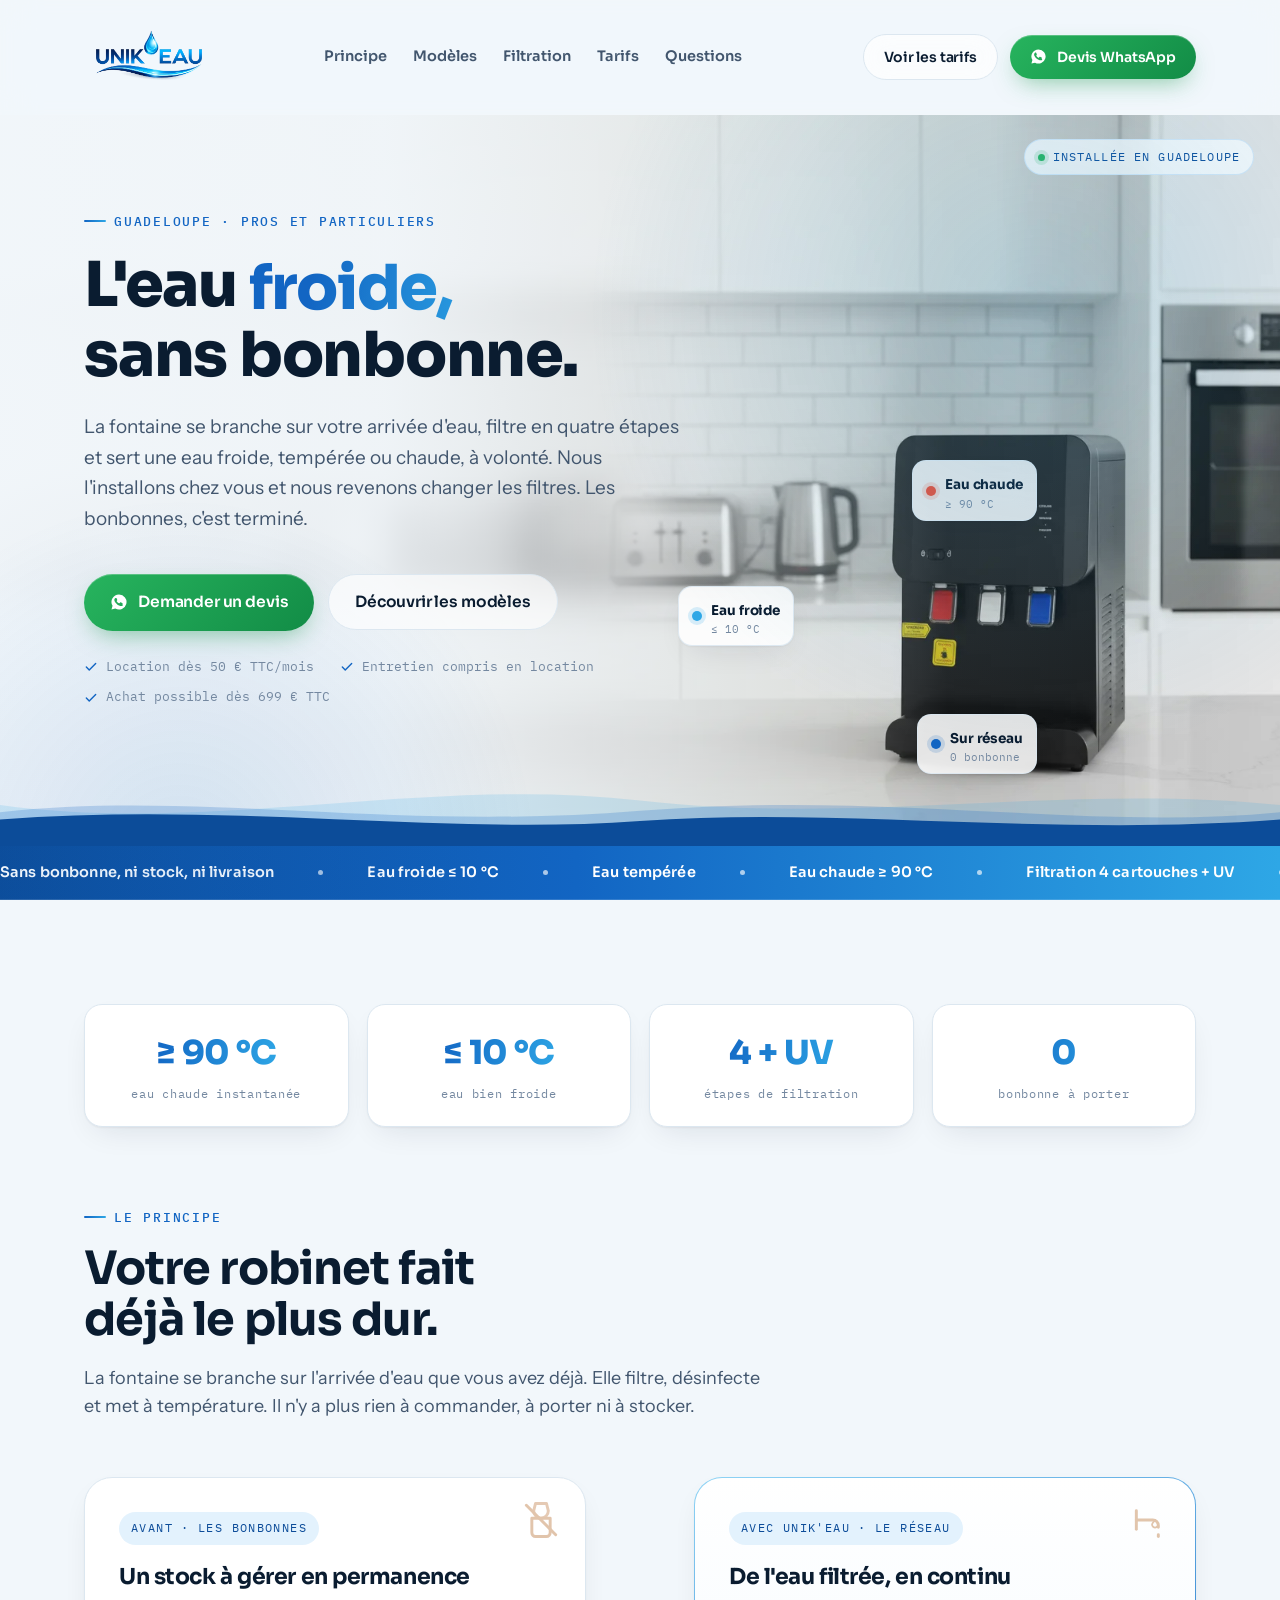
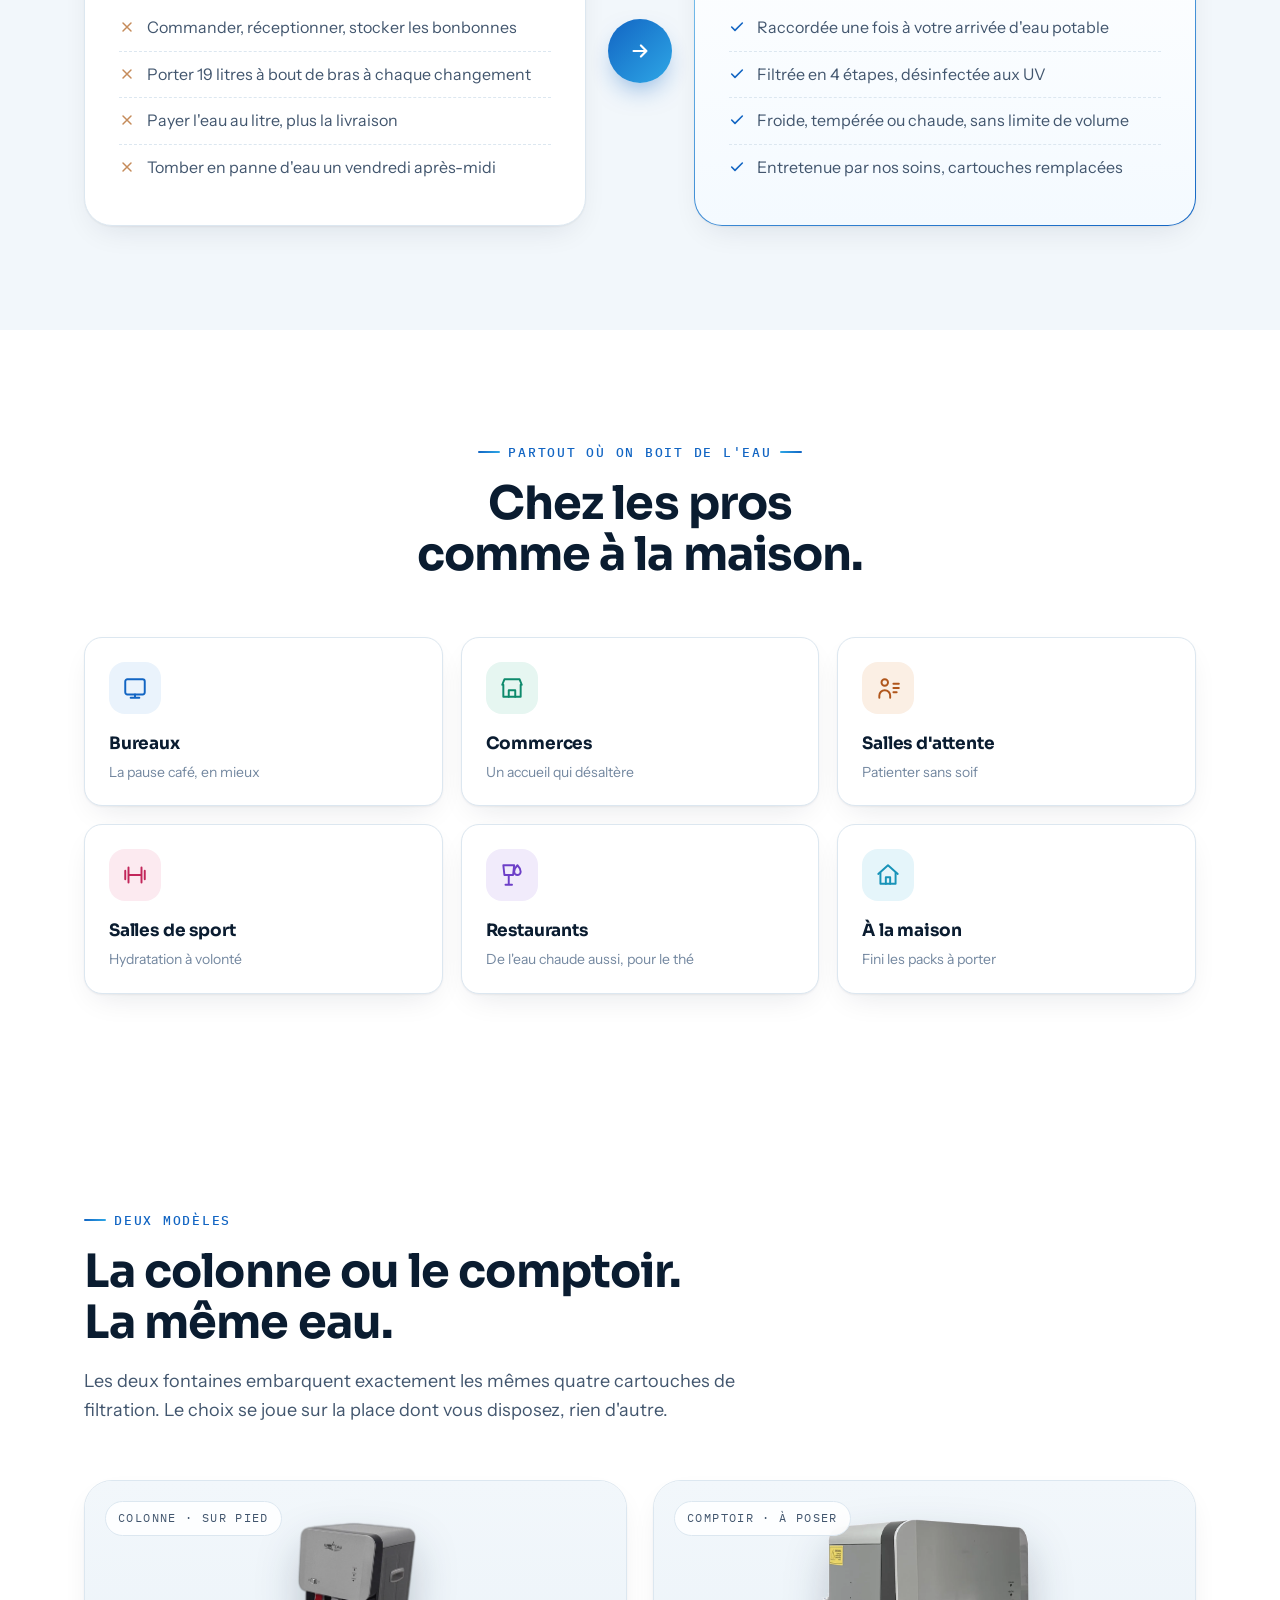
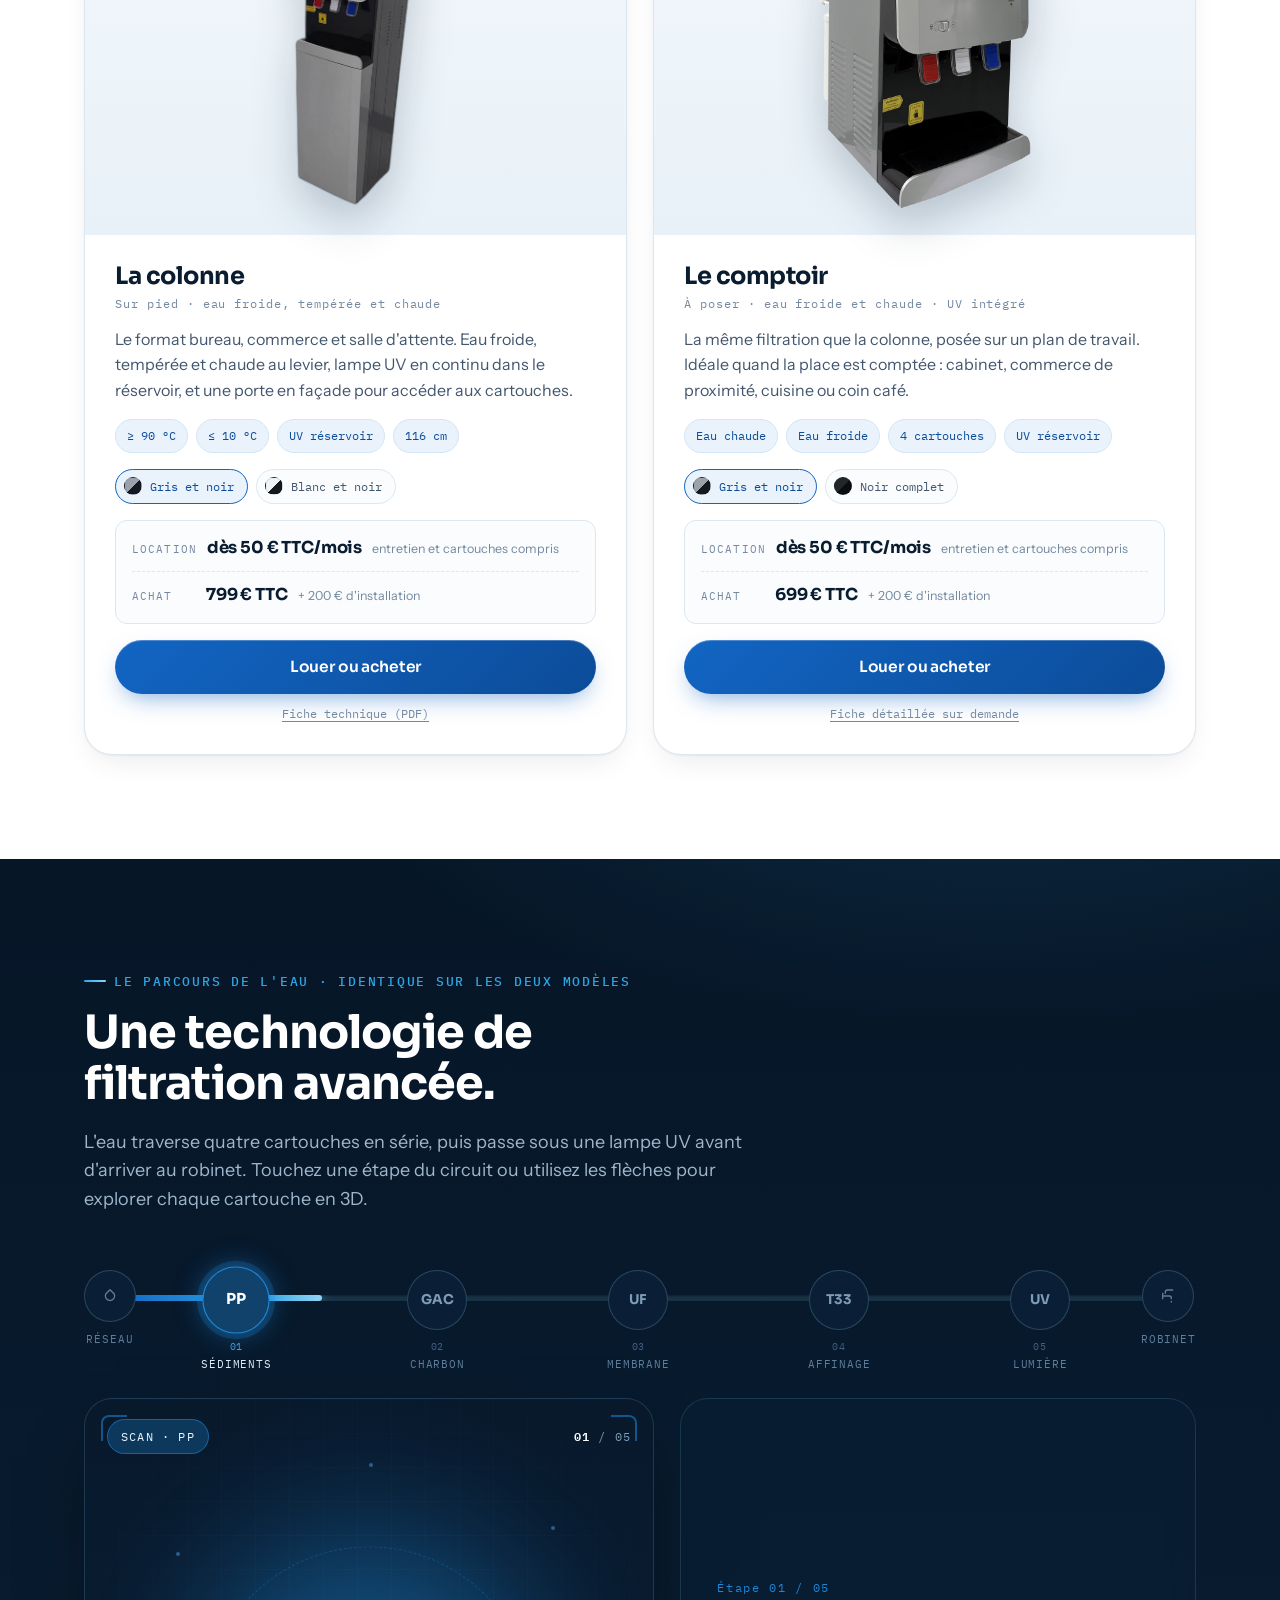
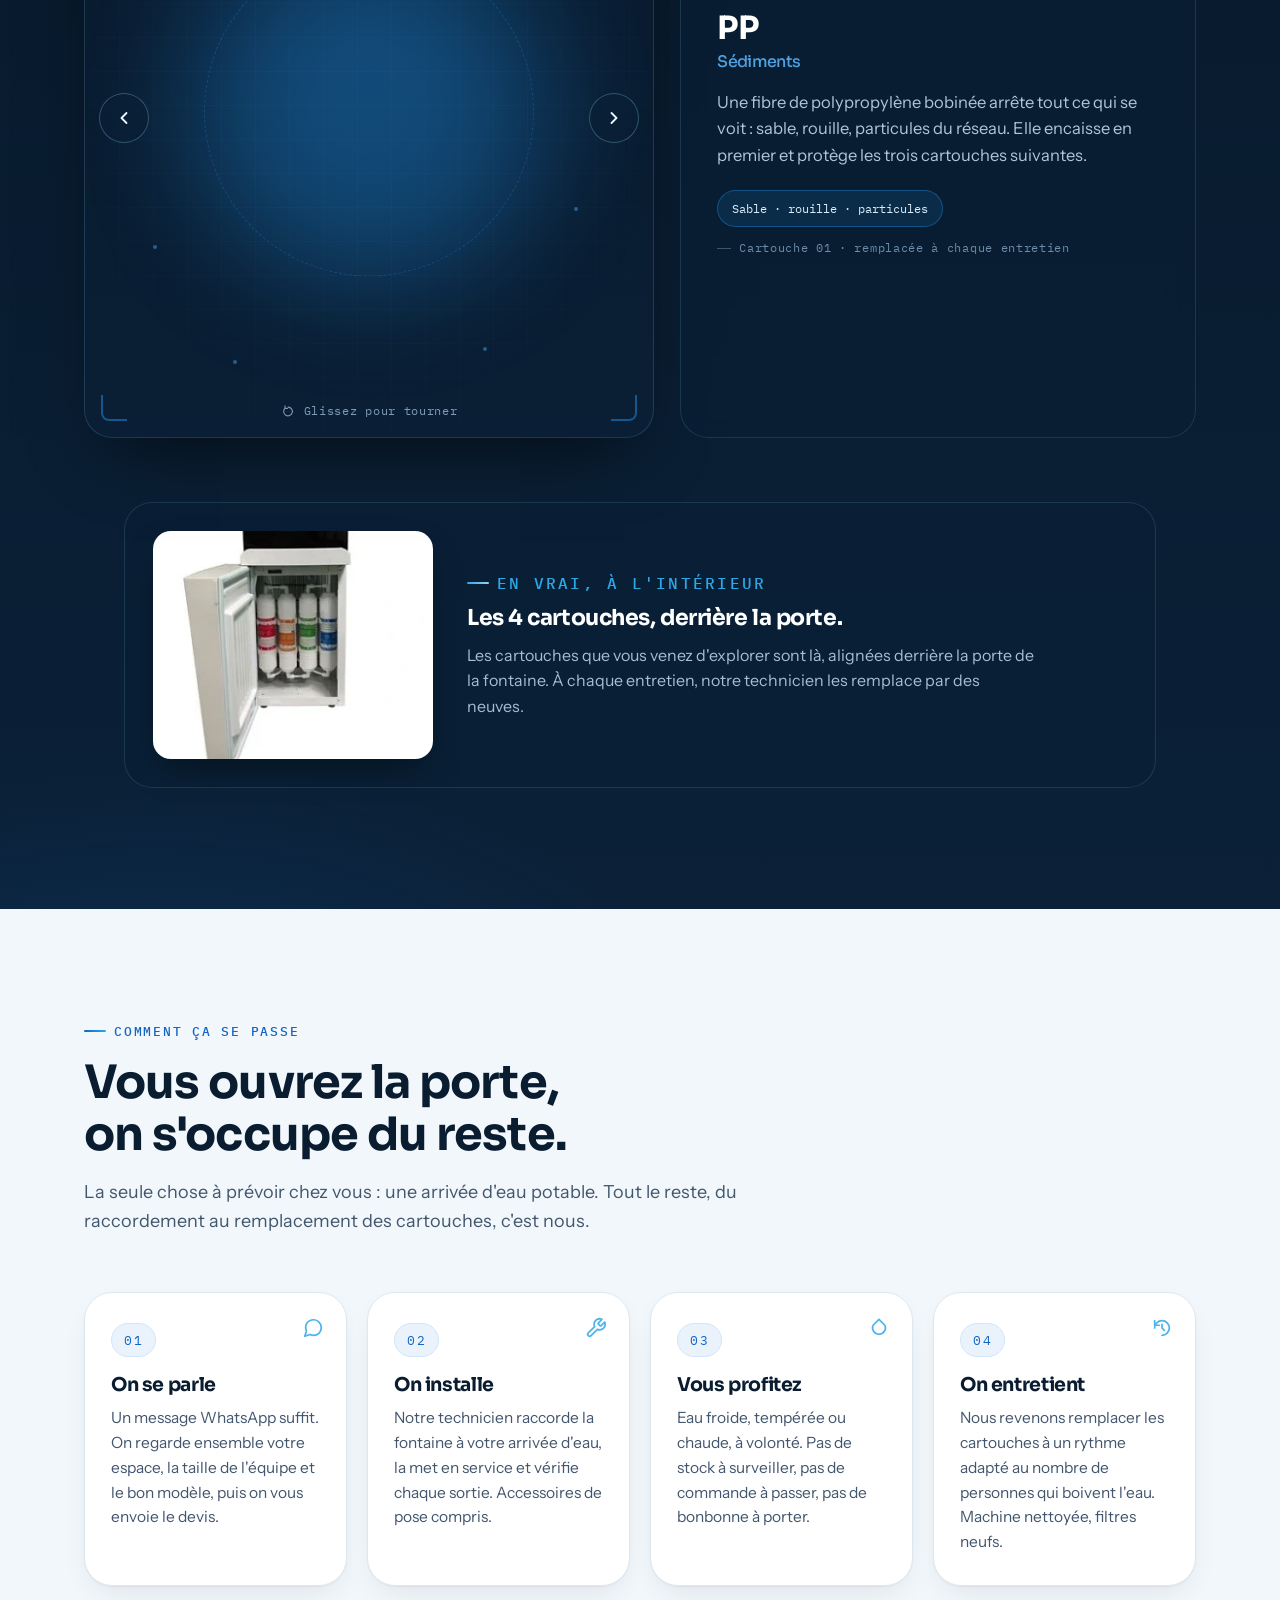
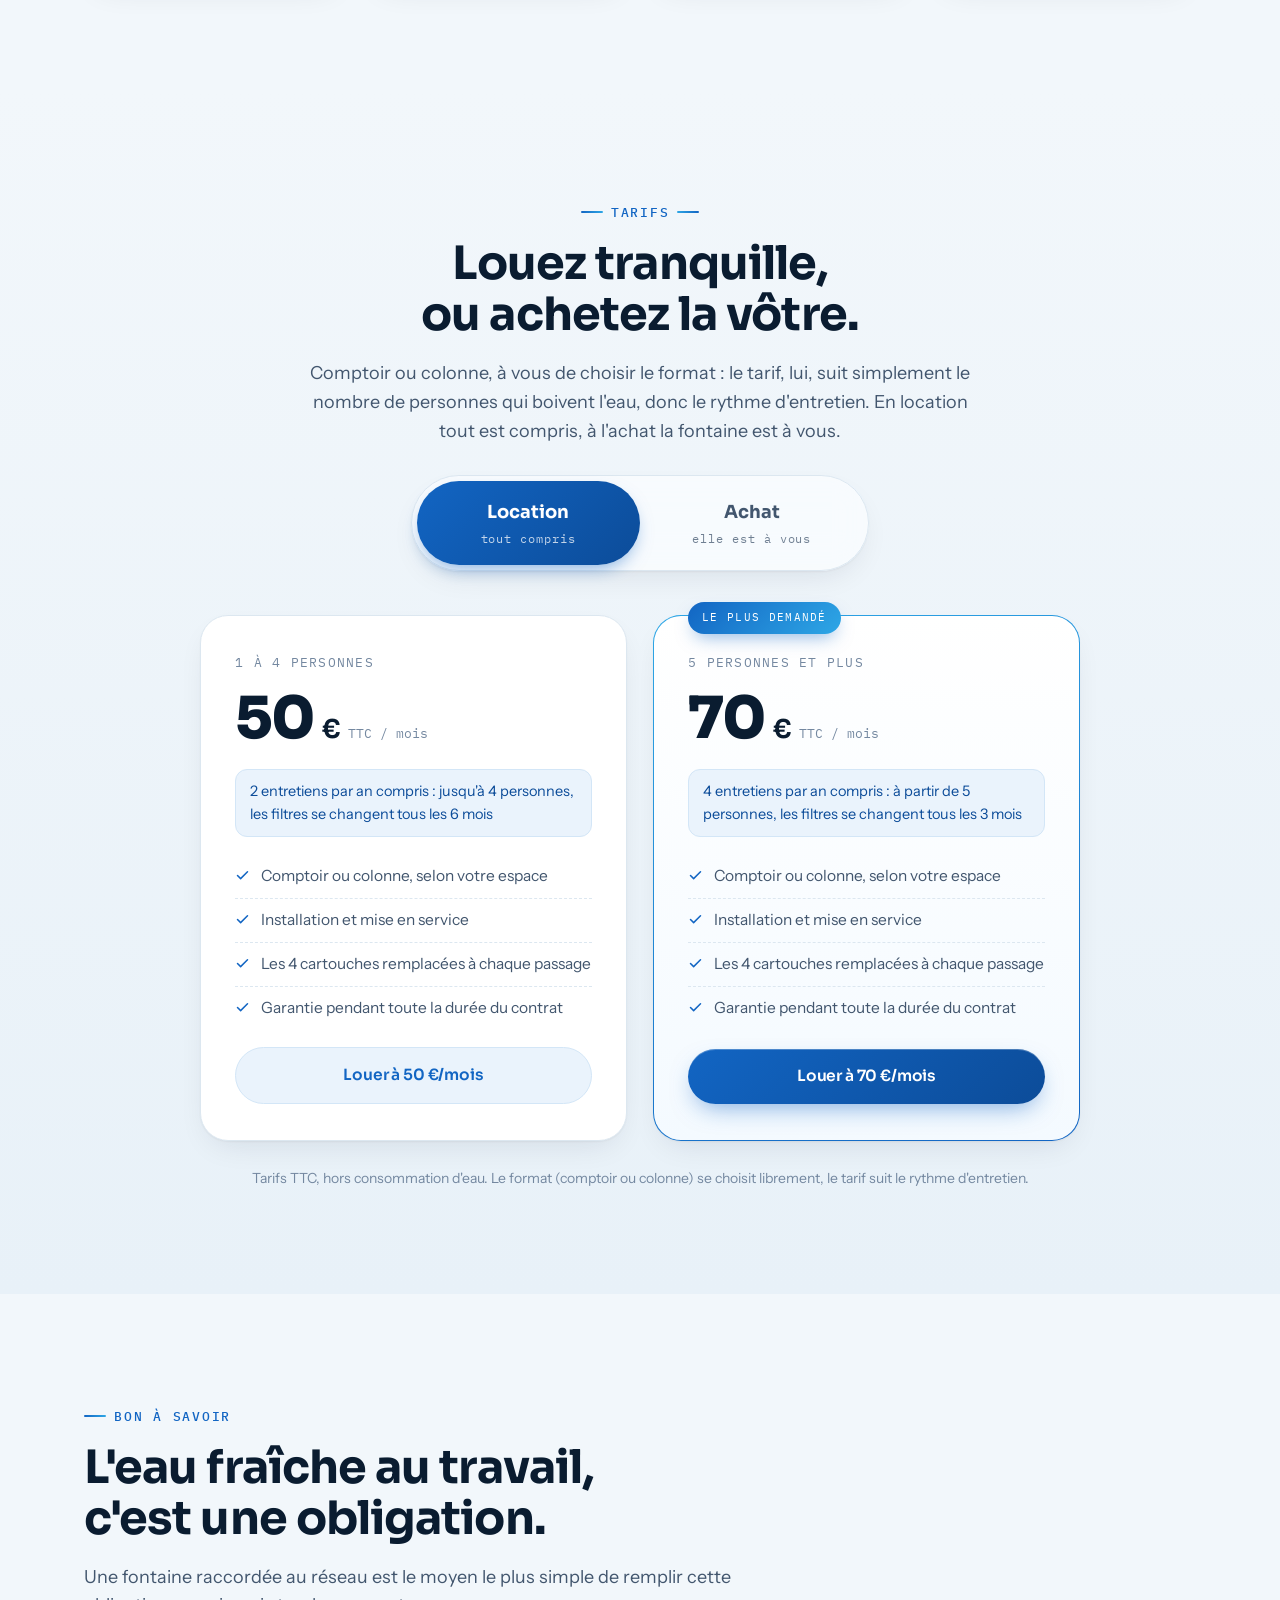
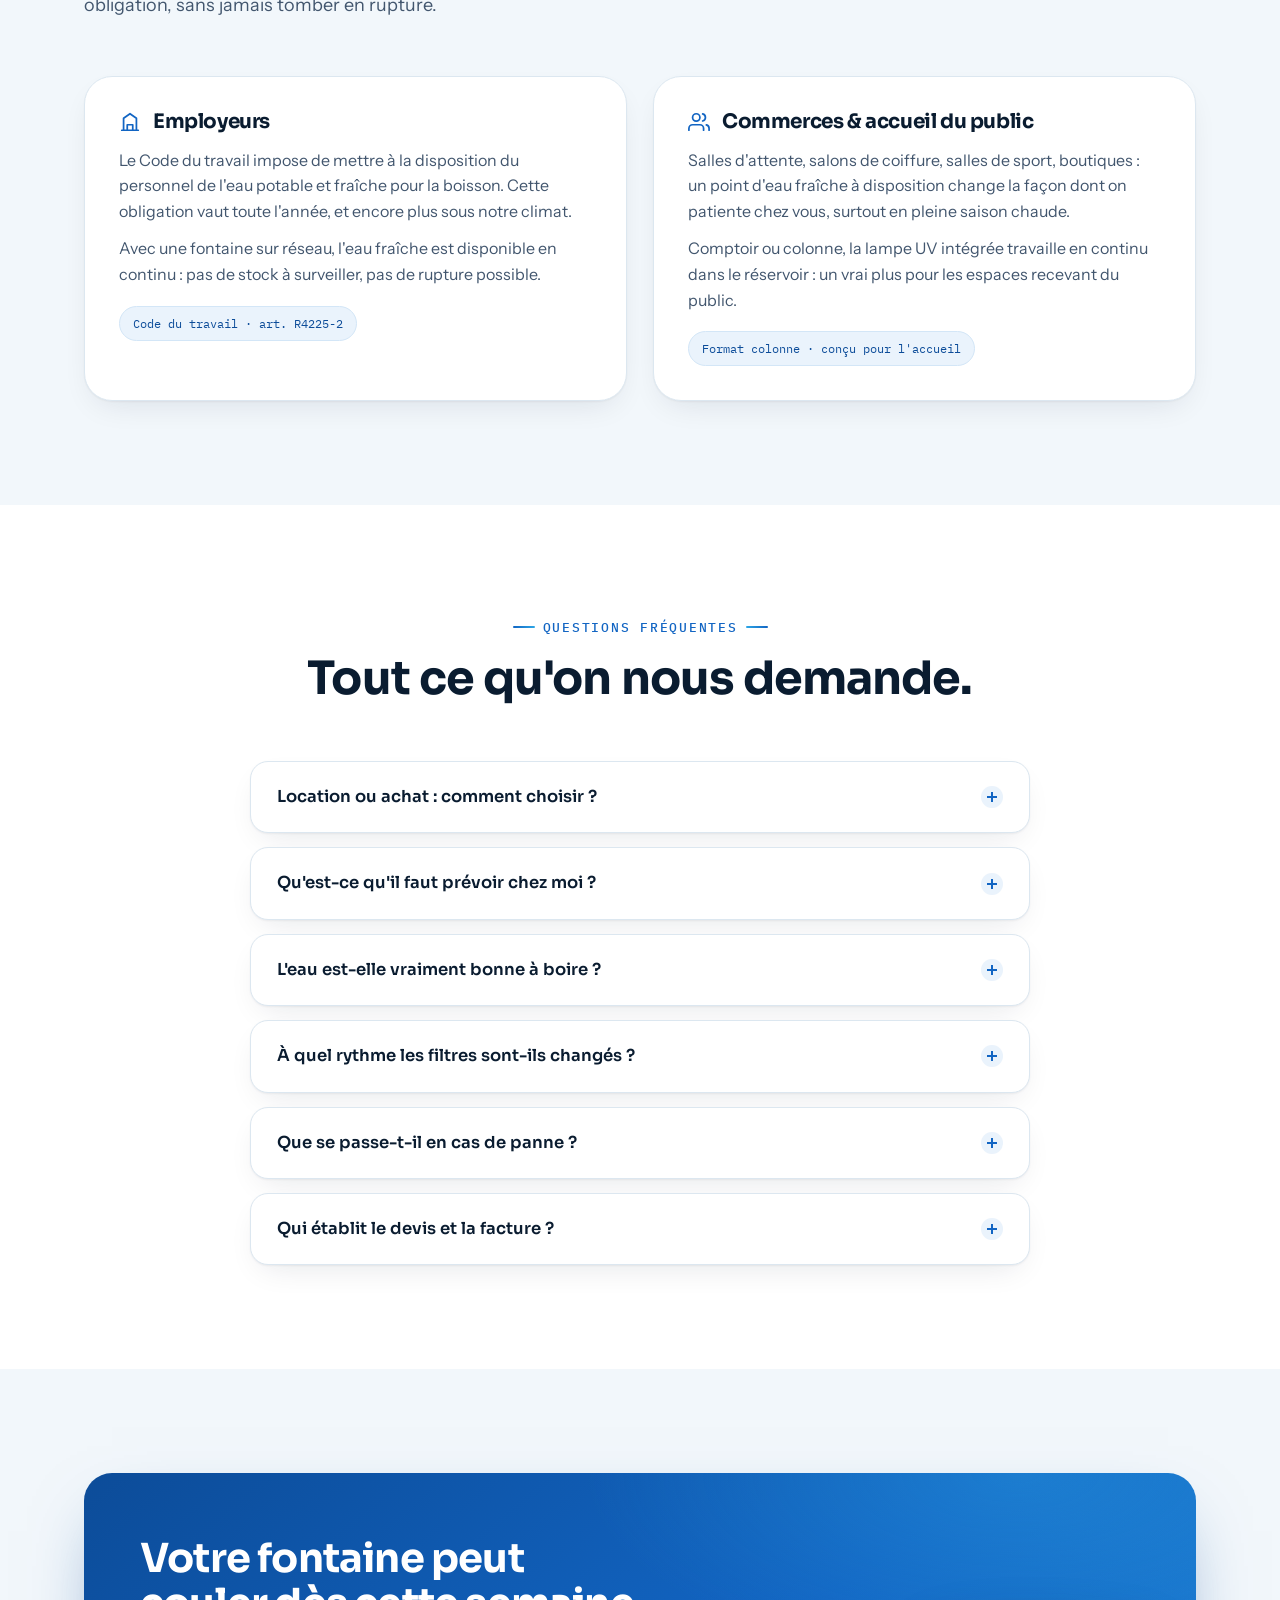
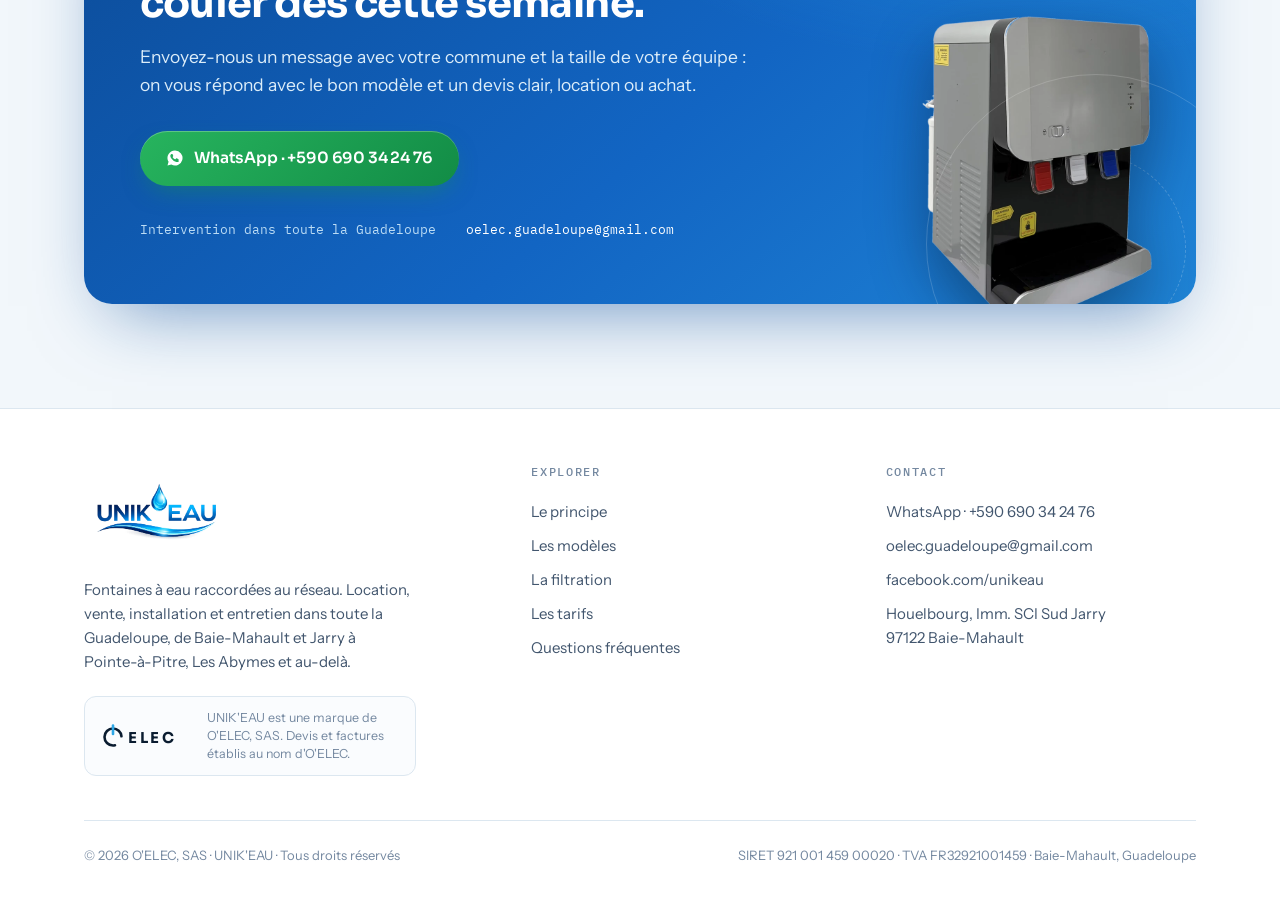
==== commit 81604275: "Update index.html" ====
--- a/index.html
+++ b/index.html
@@ -738,7 +738,6 @@
           <svg width="18" height="18" viewBox="0 0 24 24" fill="currentColor" aria-hidden="true"><path d="M12 2a10 10 0 0 0-8.6 15.1L2 22l5.1-1.3A10 10 0 1 0 12 2Zm5.4 14.1c-.2.7-1.3 1.3-1.9 1.3-.5.1-1.1.1-1.8-.1-.4-.1-1-.3-1.7-.6-2.9-1.3-4.8-4.2-5-4.4-.1-.2-1.2-1.6-1.2-3s.7-2.1 1-2.4c.3-.3.6-.4.8-.4h.6c.2 0 .4 0 .6.5s.8 1.9.8 2c.1.1.1.3 0 .5-.4.9-.9 1-.7 1.4.8 1.3 1.7 2.1 3 2.8.3.2.5.1.7-.1l.9-1.1c.2-.3.4-.2.7-.1l2 1c.3.1.5.2.5.3.1.1.1.7-.3 1.4Z"/></svg>
           WhatsApp · +590 690 34 24 76
         </a>
-        <a class="btn btn--ghost" href="https://www.facebook.com/unikeau/" target="_blank" rel="noopener">Suivre sur Facebook</a>
       </div>
       <ul class="cta__meta">
         <li>Intervention dans toute la Guadeloupe</li>
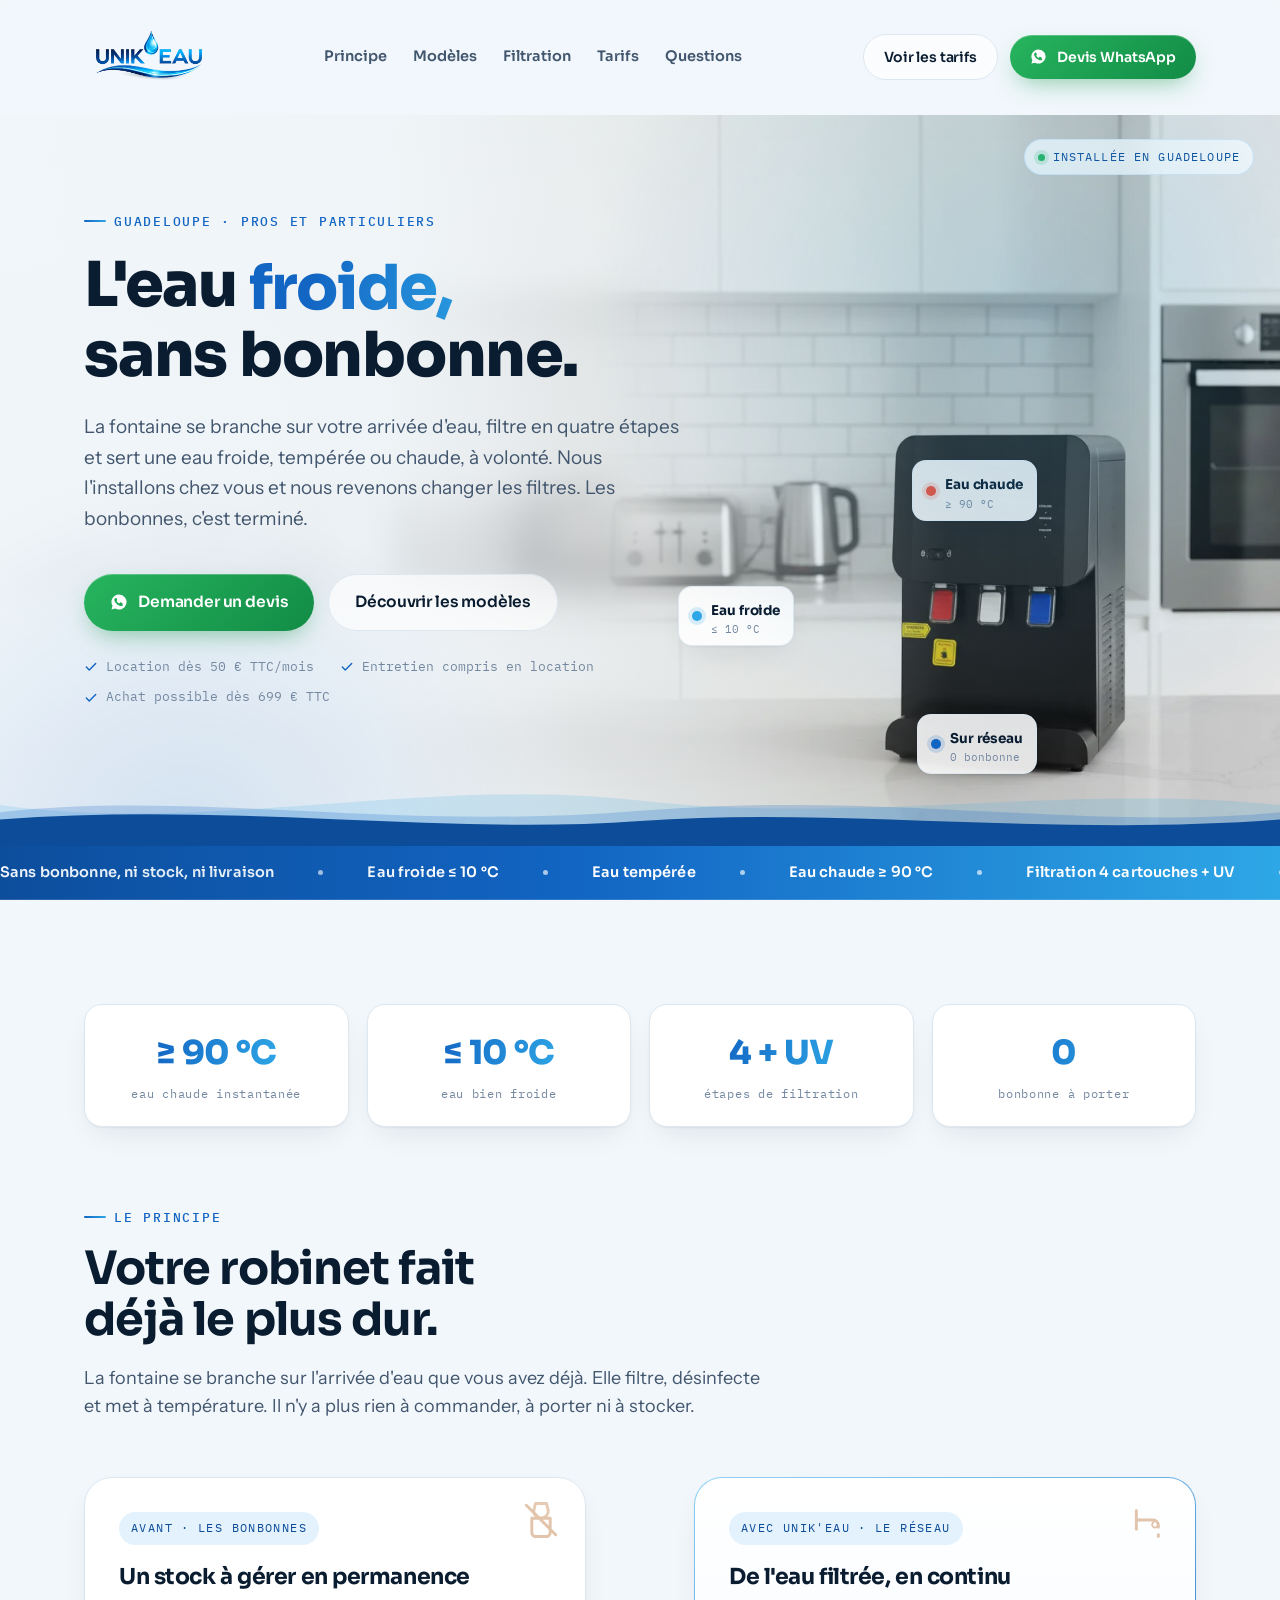
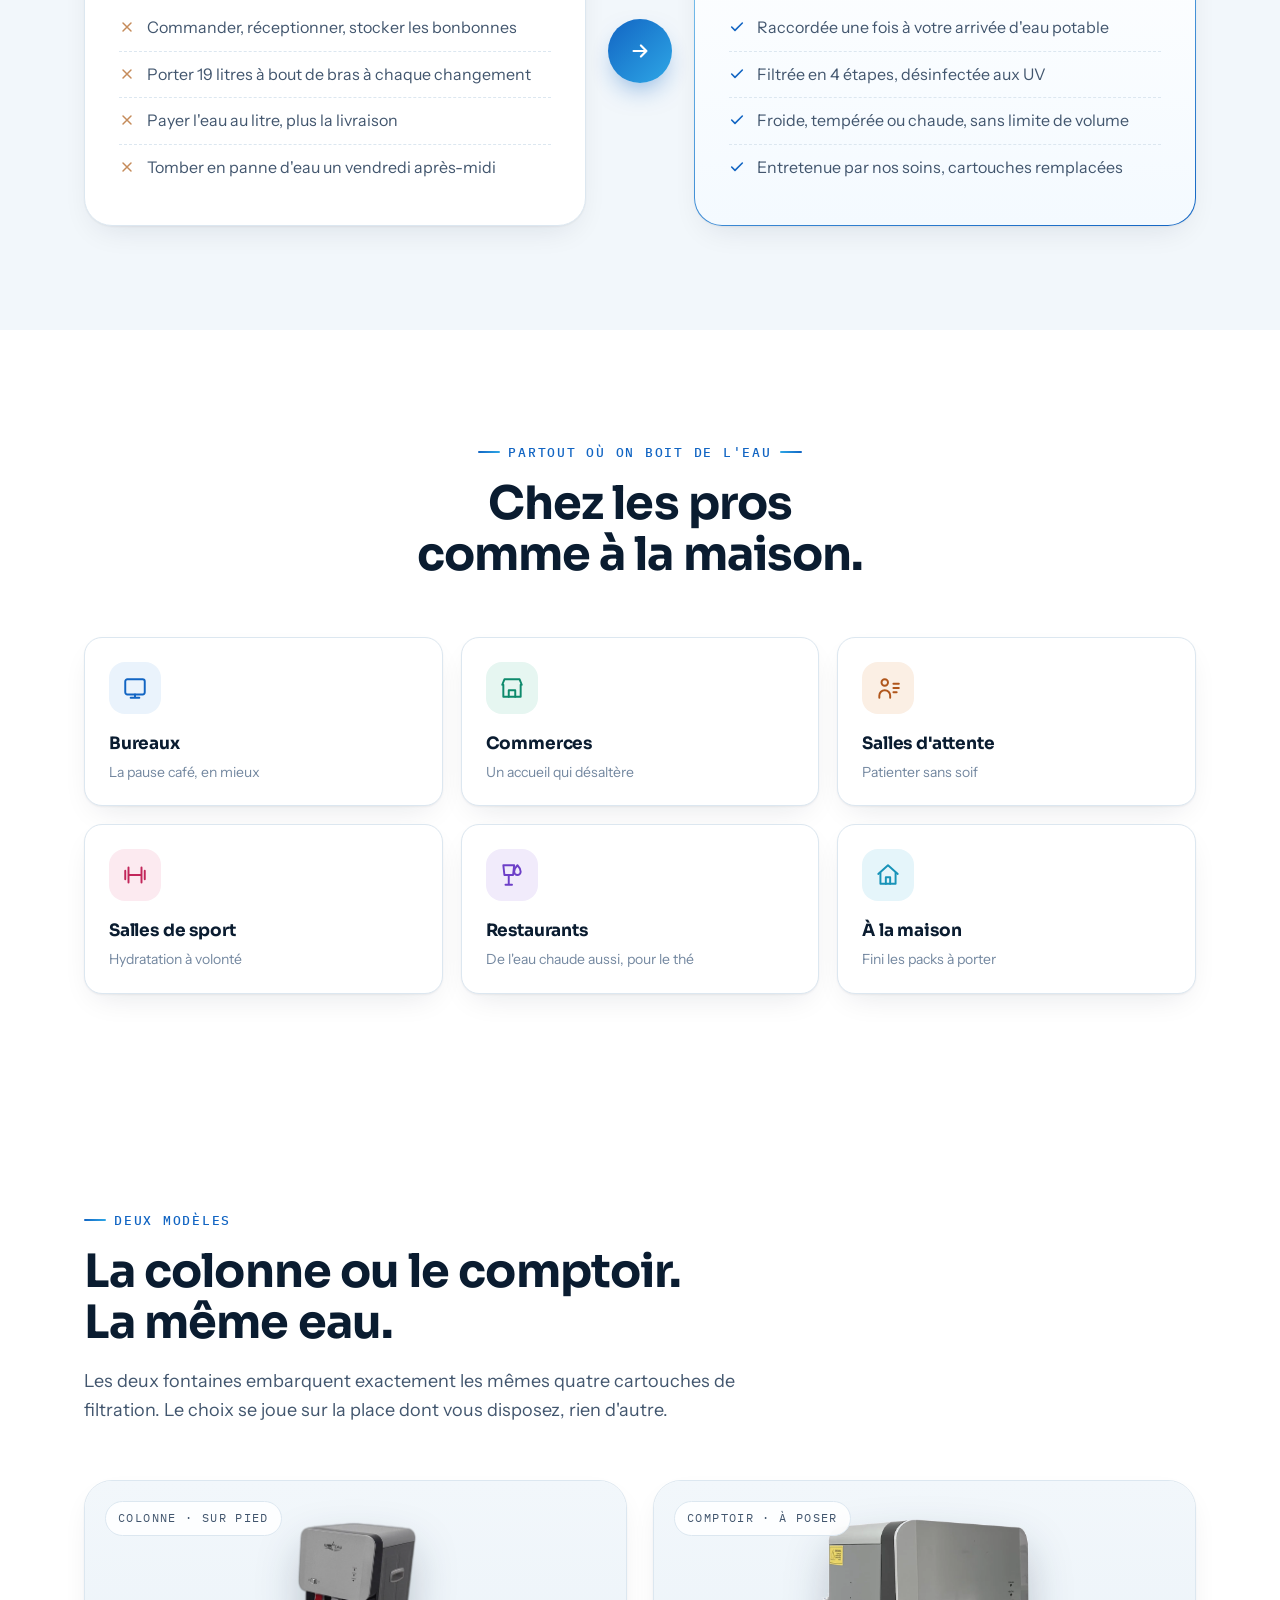
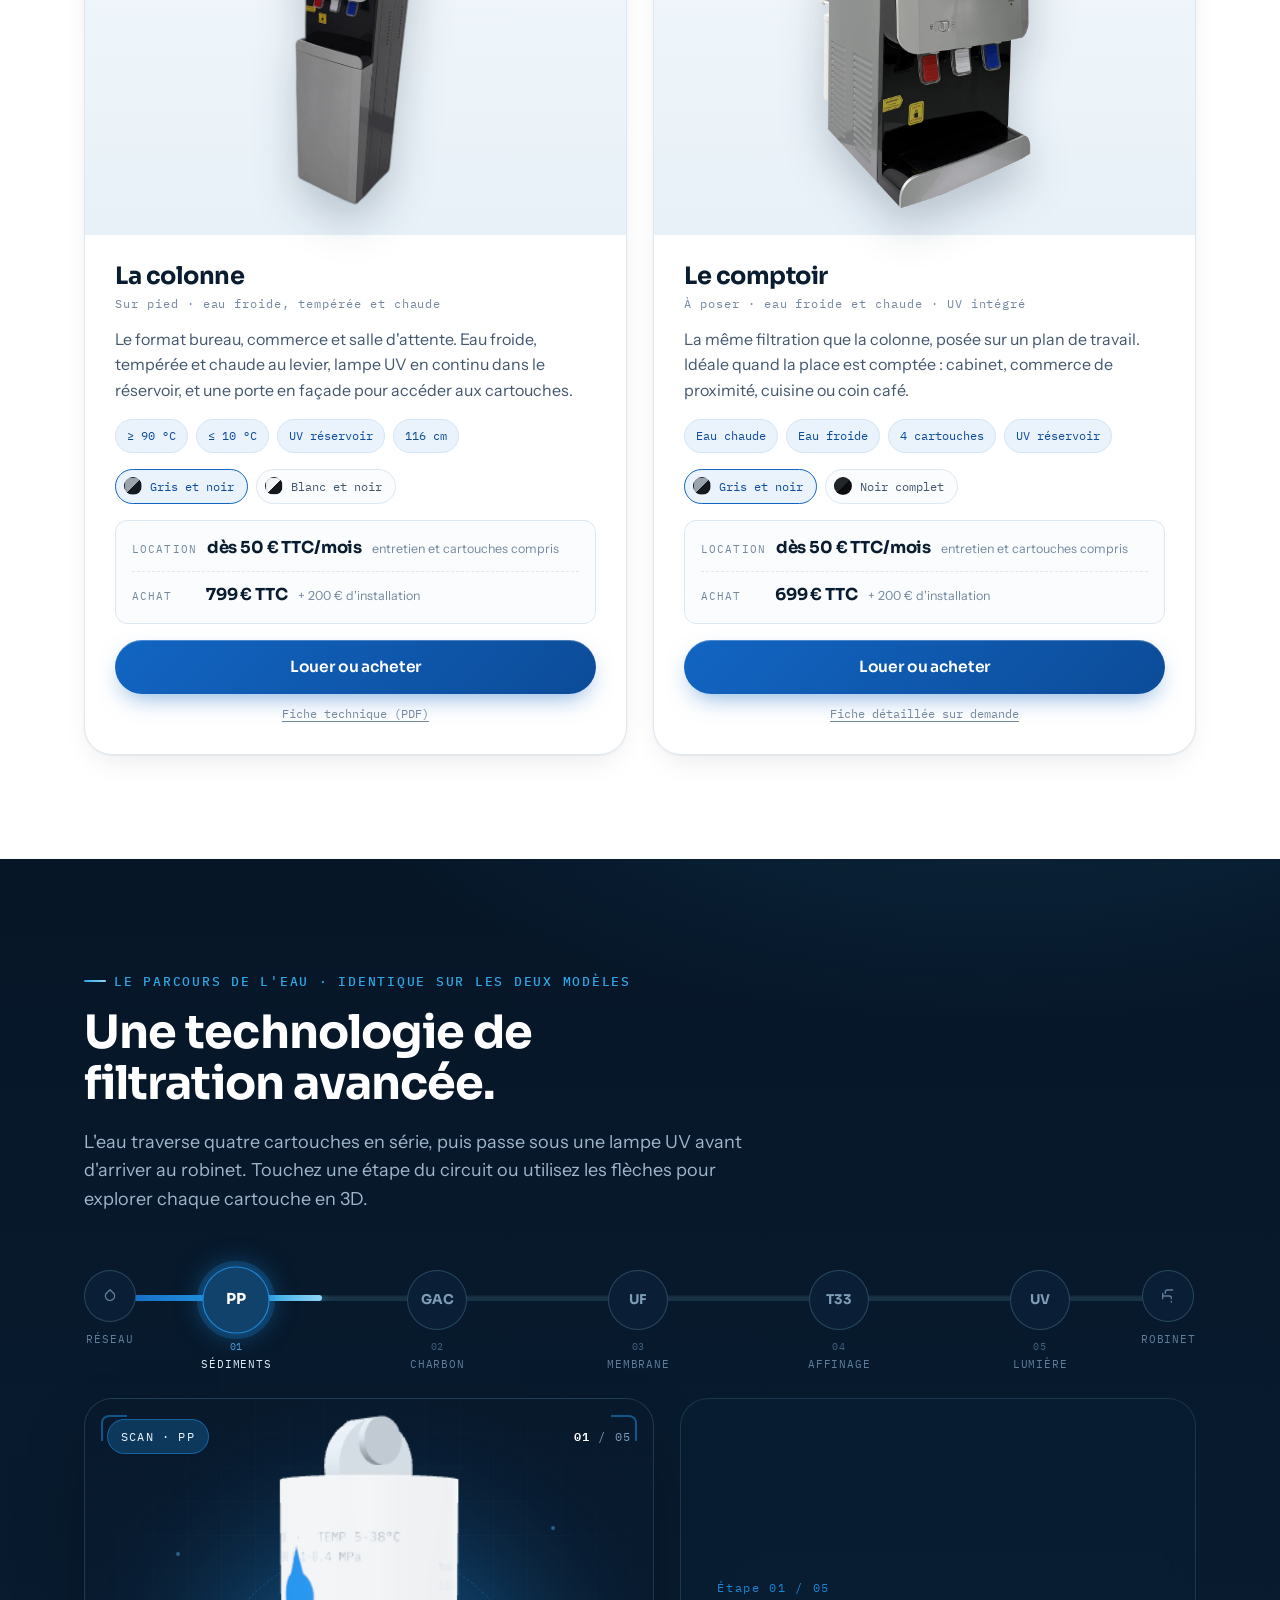
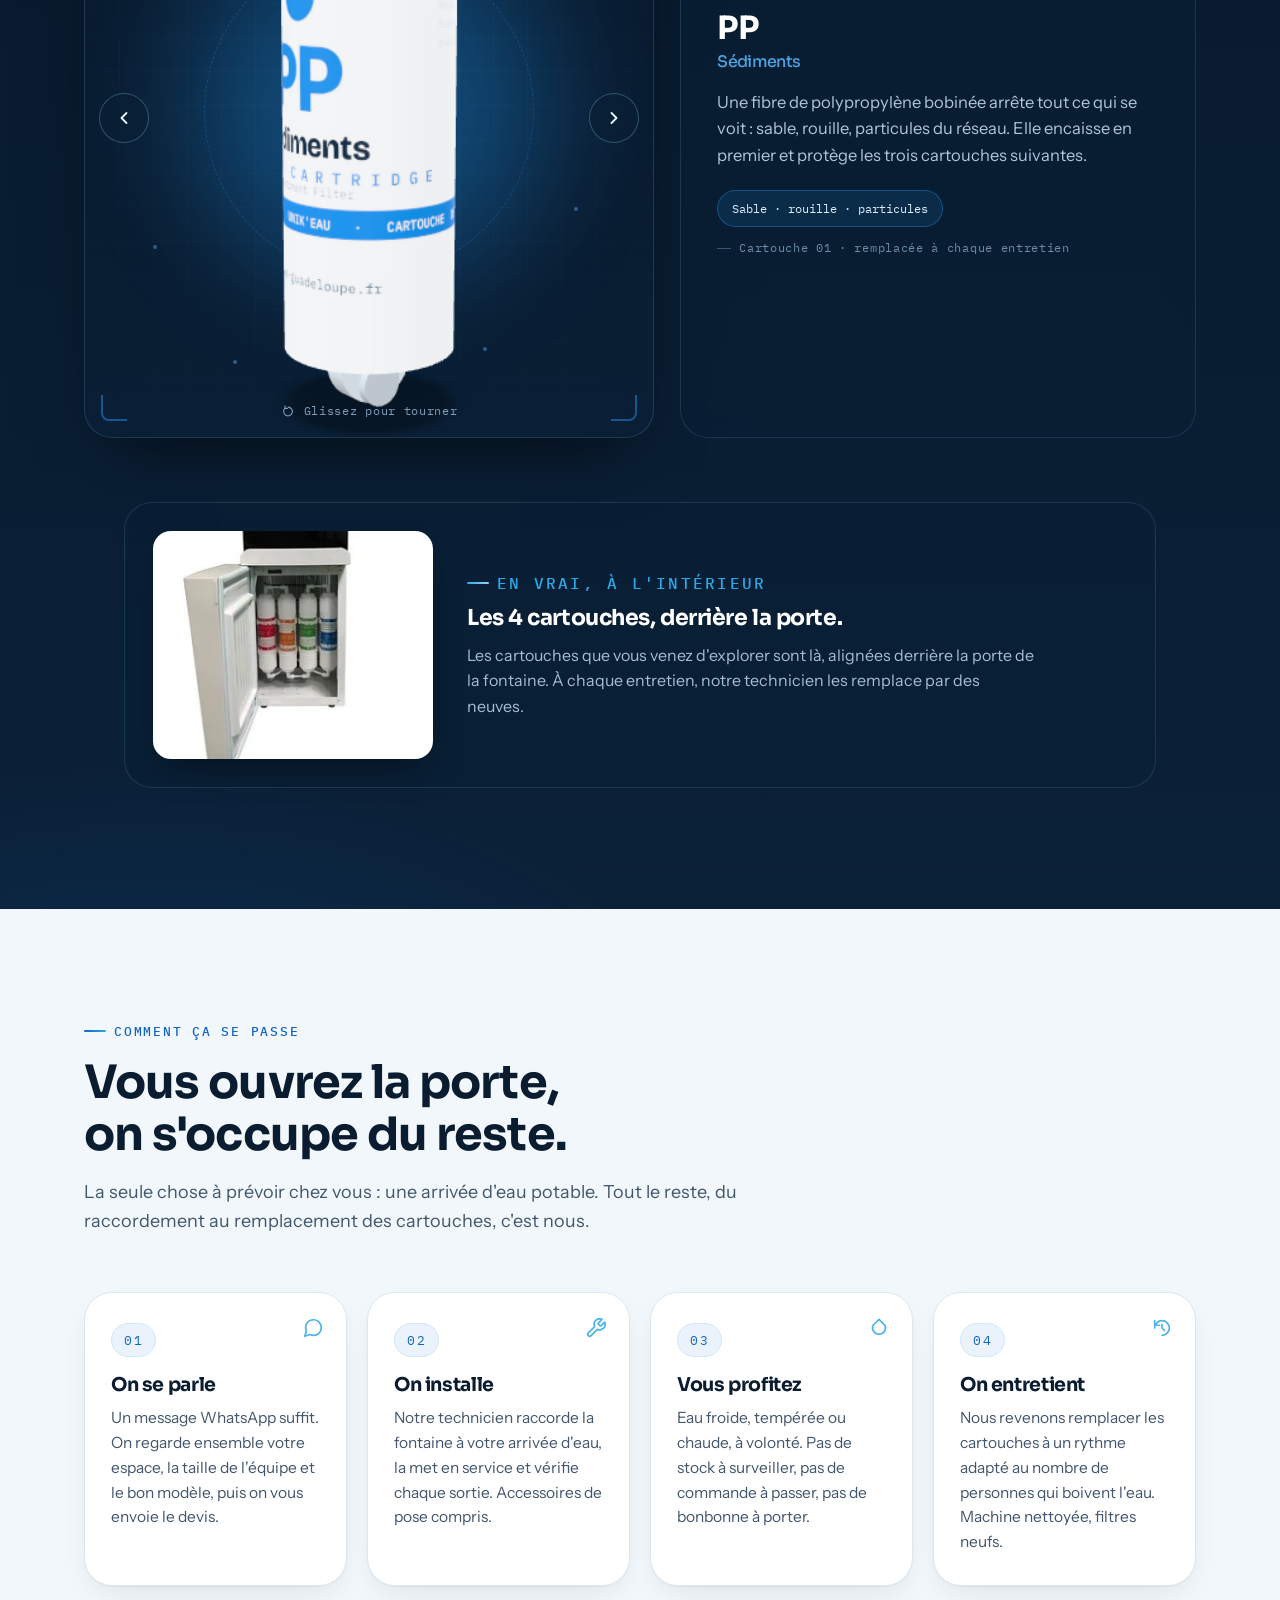
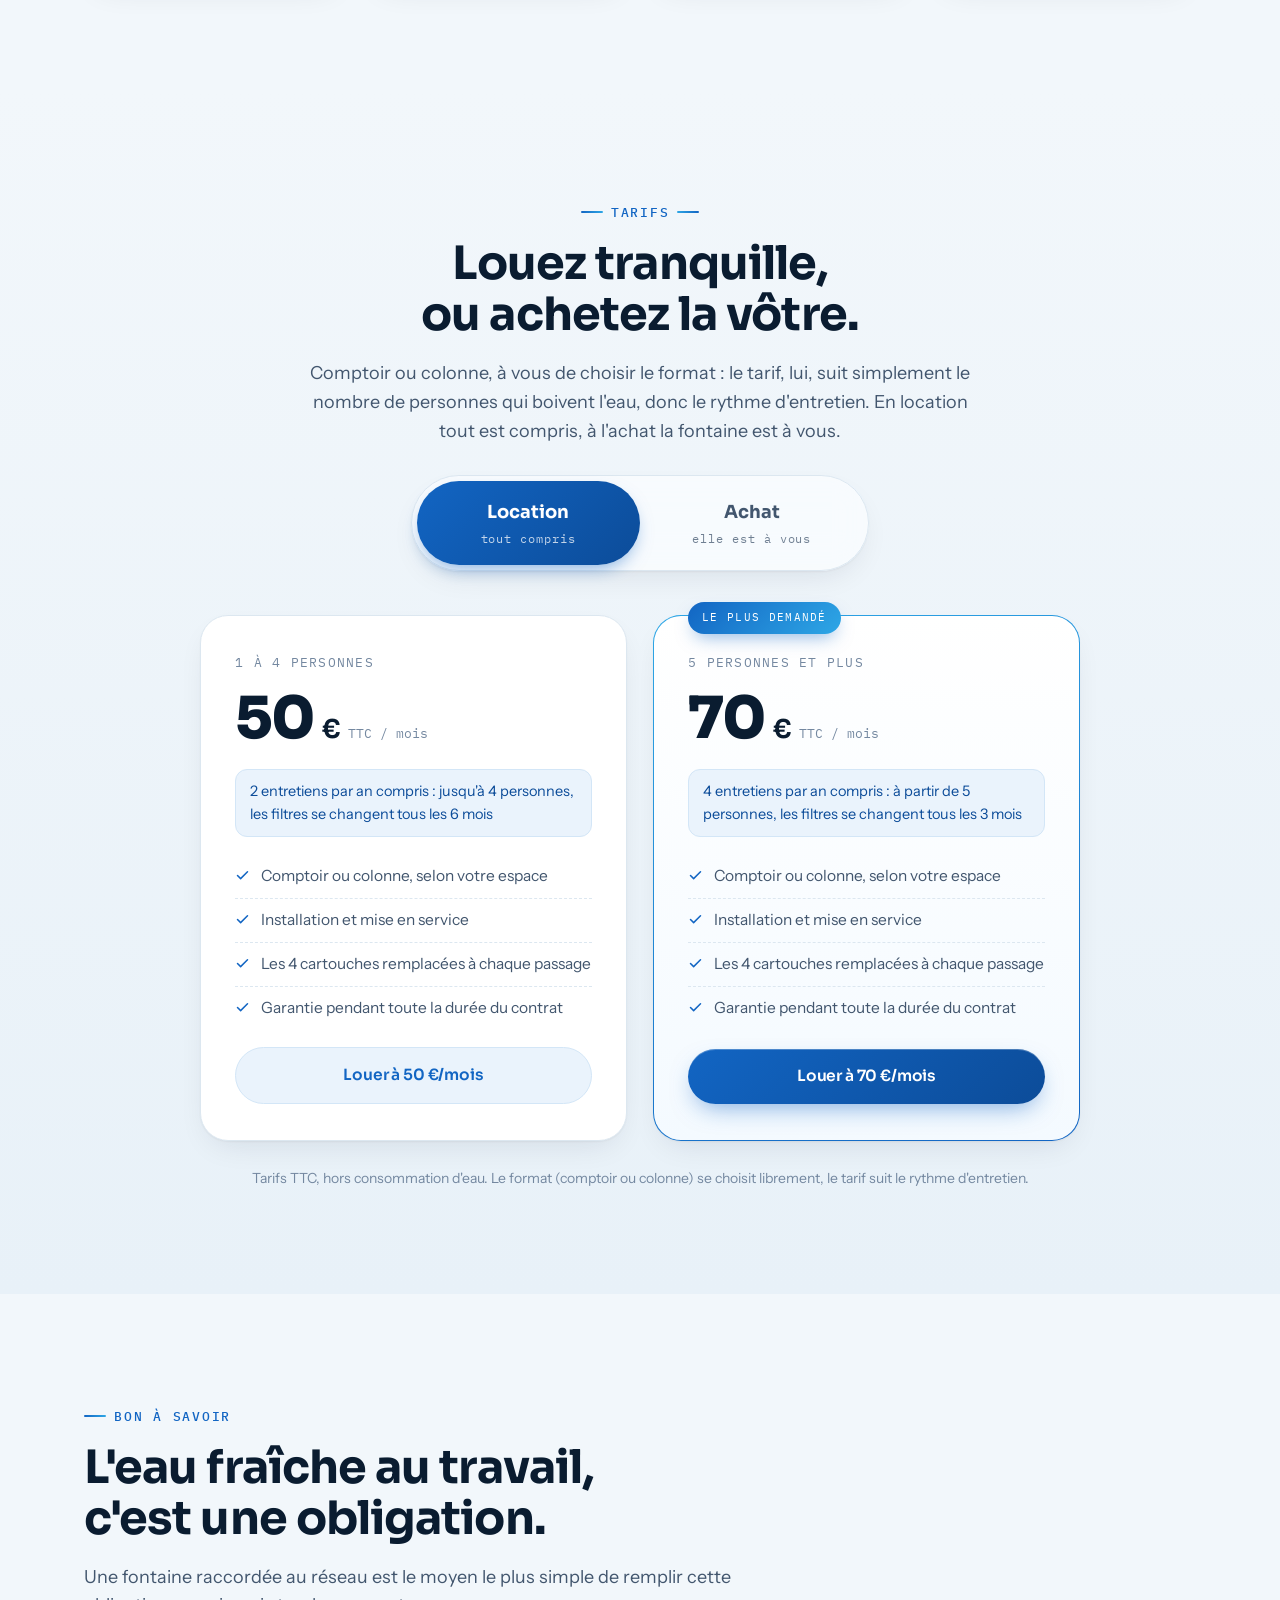
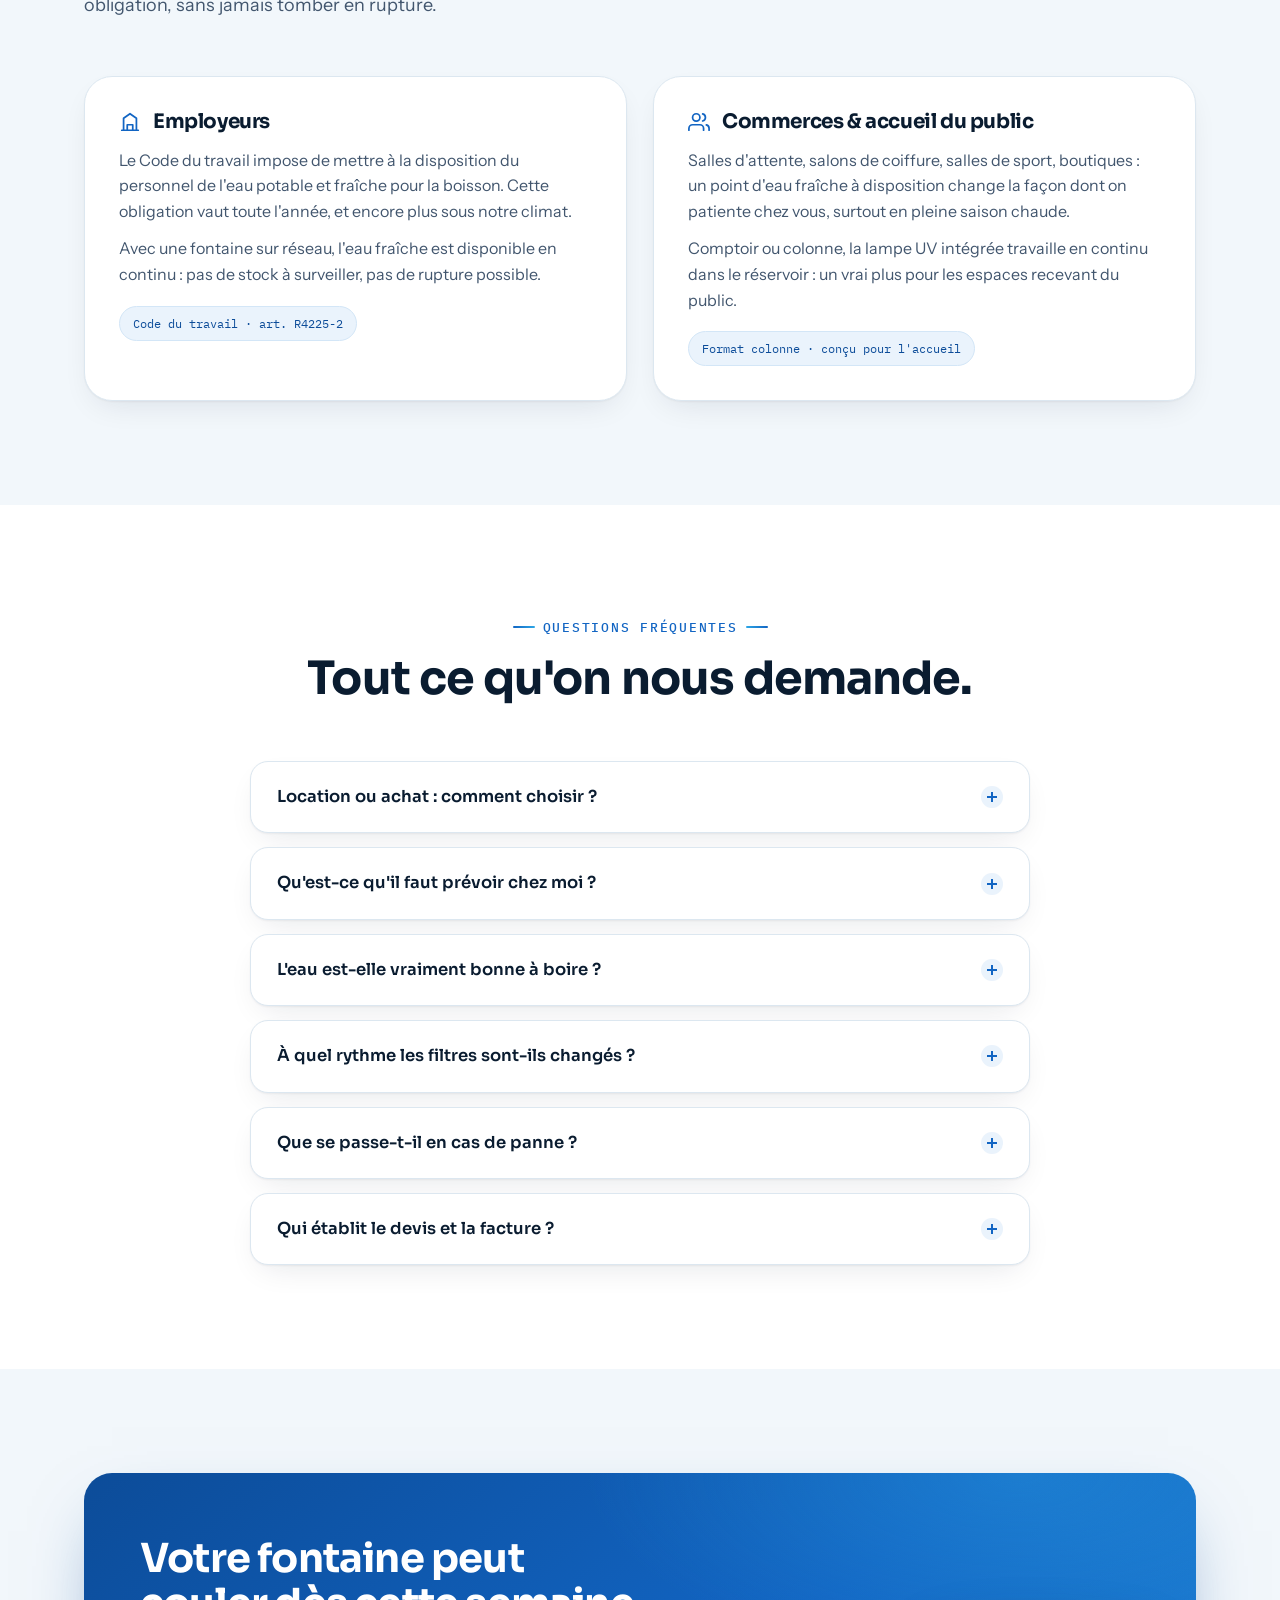
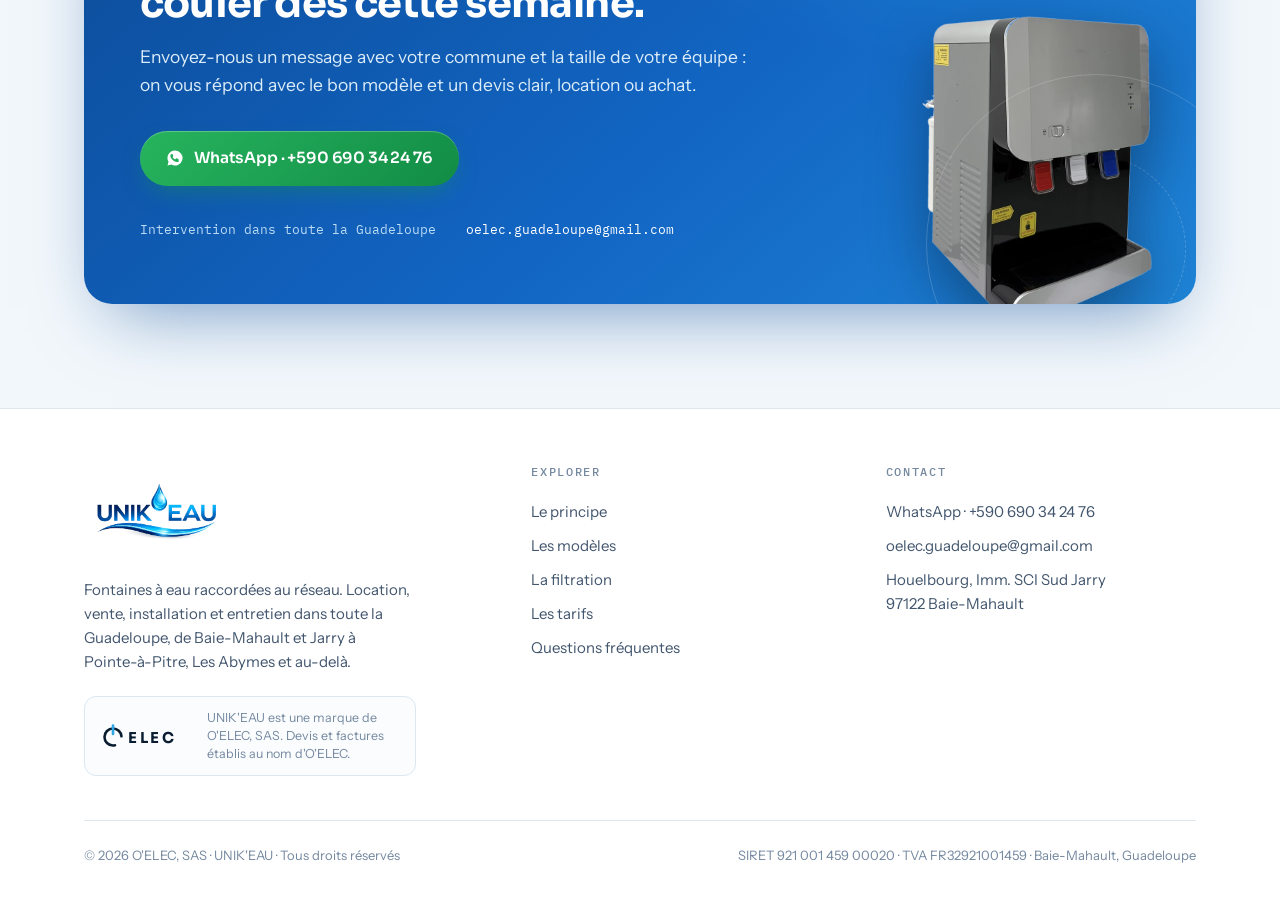
==== commit 6f587d4f: "Remove Facebook link from index.html Removed Facebook link from the contact information." ====
--- a/index.html
+++ b/index.html
@@ -59,7 +59,6 @@
         "addressCountry": "GP"
       },
       "areaServed": { "@type": "AdministrativeArea", "name": "Guadeloupe" },
-      "sameAs": ["https://www.facebook.com/unikeau/"]
     },
     {
       "@type": "Product",
@@ -782,7 +781,6 @@
           <li><a href="https://wa.me/590690342476" target="_blank" rel="noopener">WhatsApp · +590 690 34 24 76</a></li>
           <!-- A-MODIFIER : remplacer par les 2 vraies adresses mail -->
           <li><a href="mailto:oelec.guadeloupe@gmail.com">oelec.guadeloupe@gmail.com</a></li>
-          <li><a href="https://www.facebook.com/unikeau/" target="_blank" rel="noopener">facebook.com/unikeau</a></li>
           <li>Houelbourg, Imm. SCI Sud Jarry<br>97122 Baie-Mahault</li>
         </ul>
       </div>
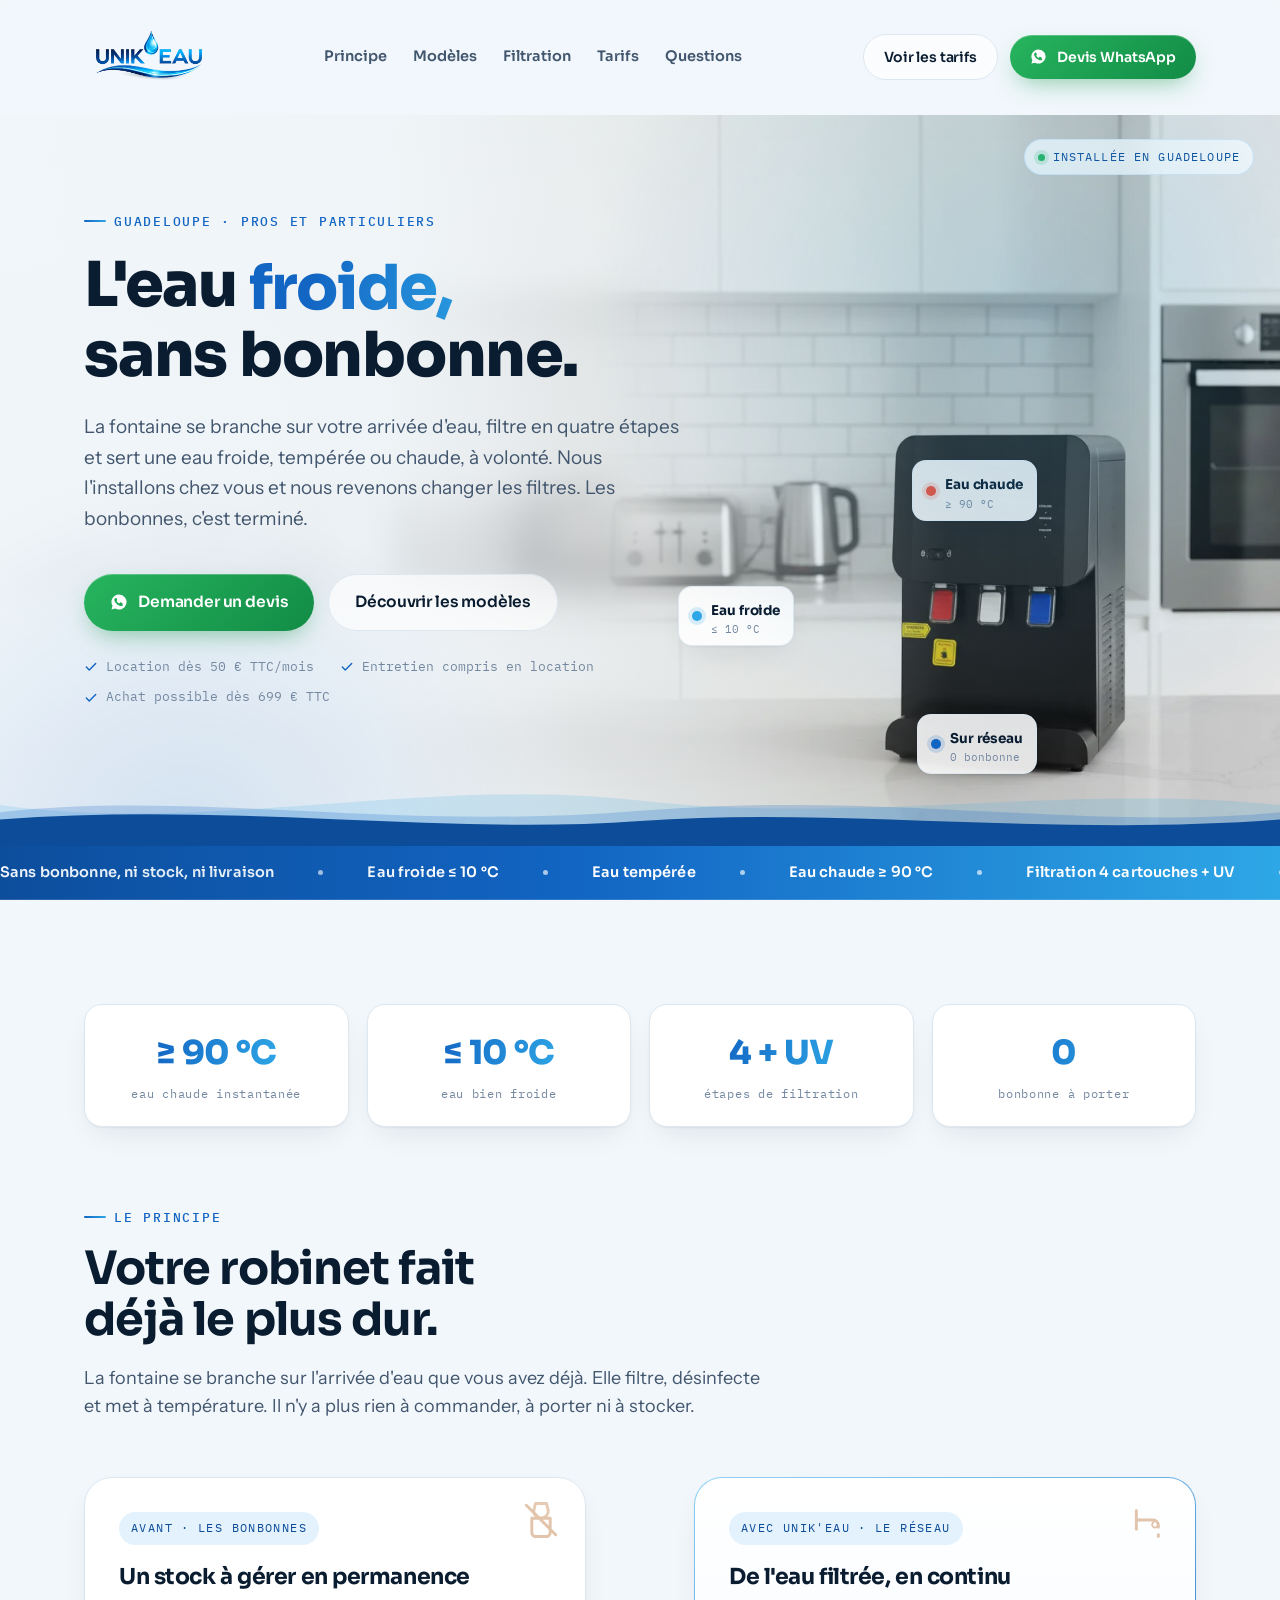
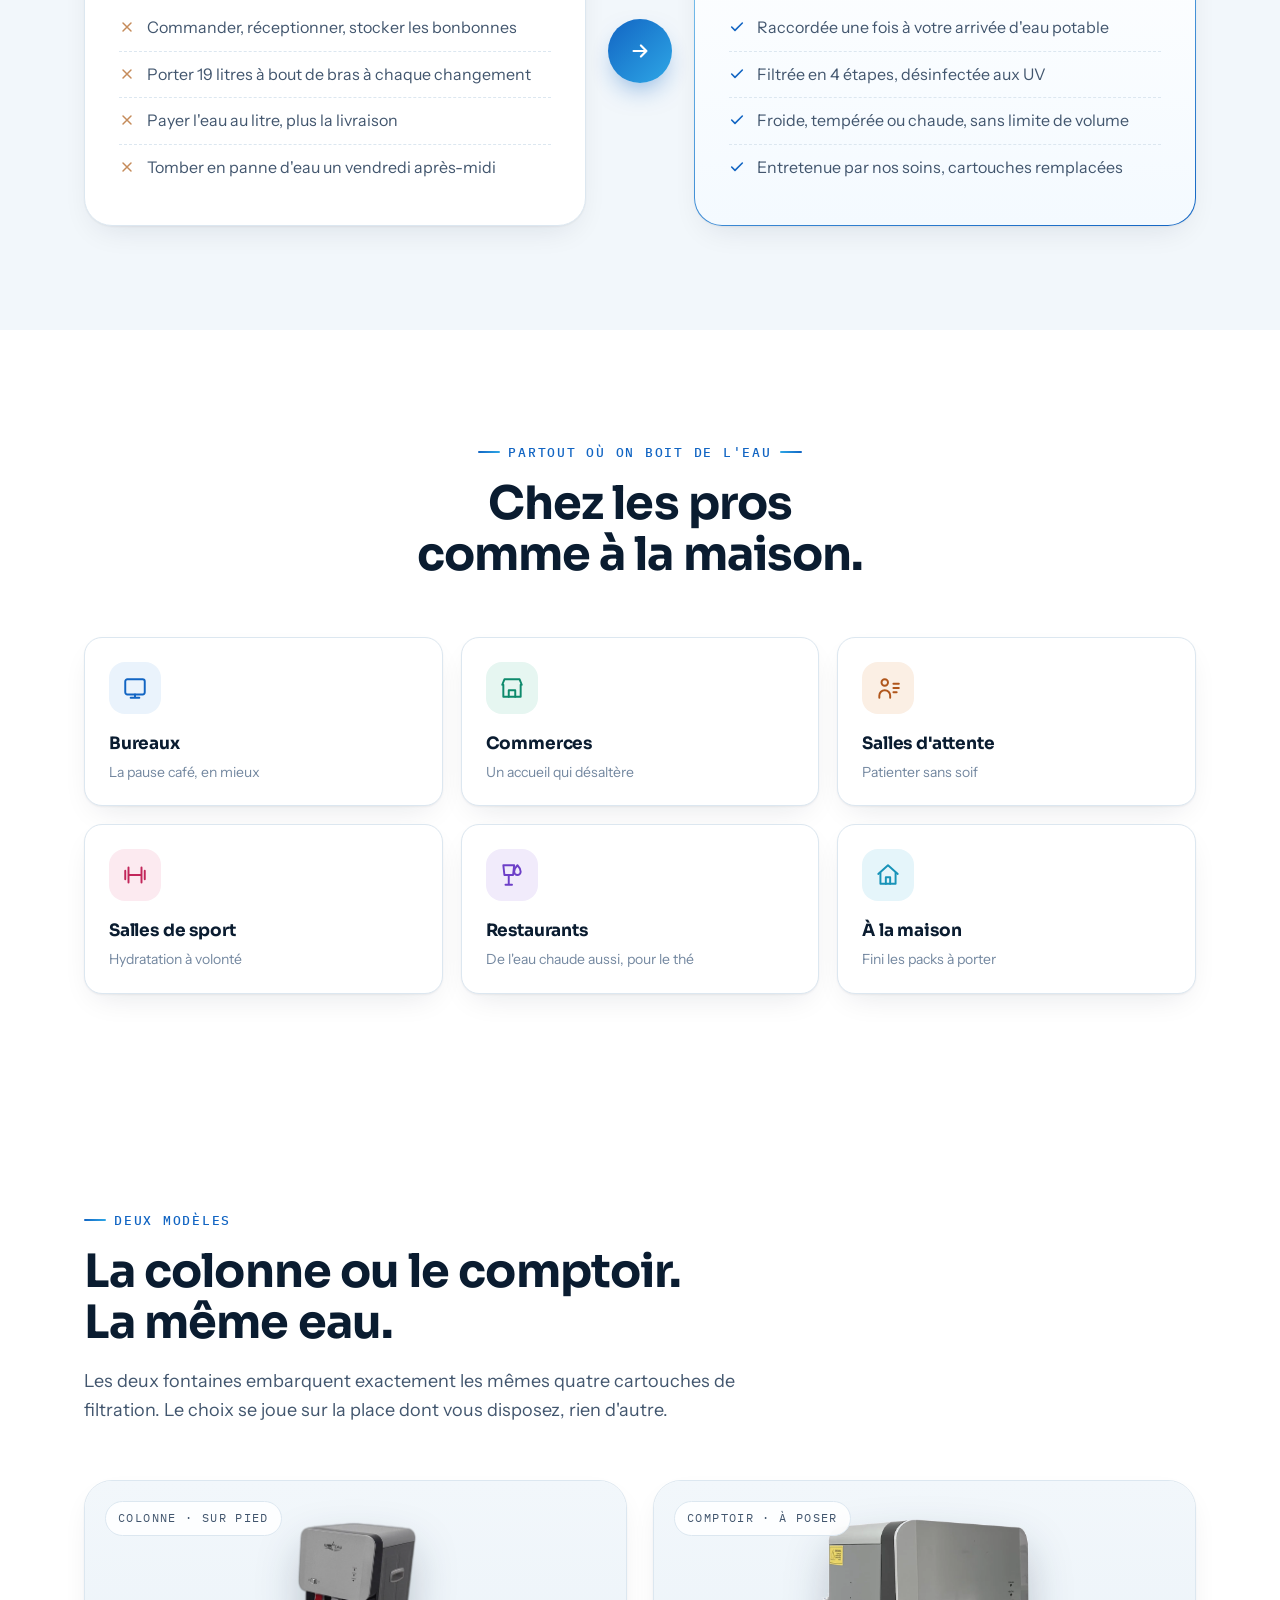
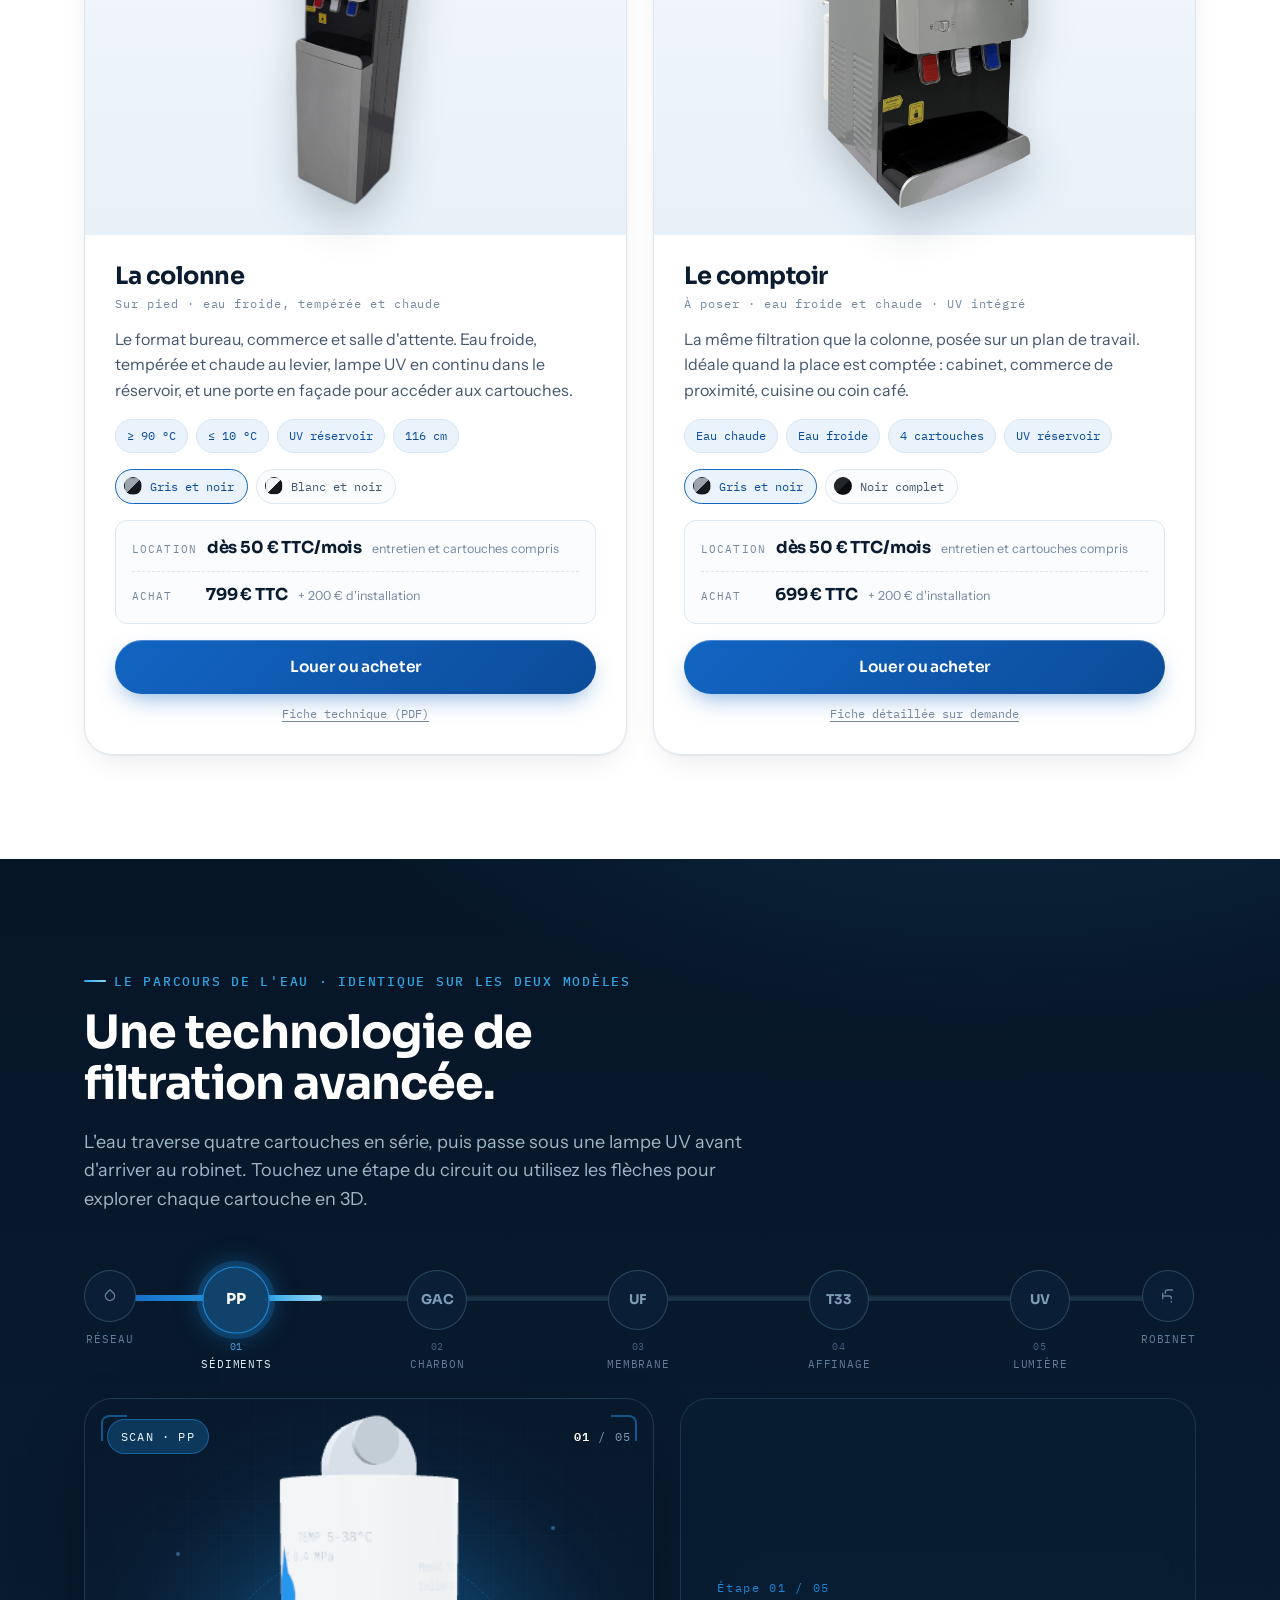
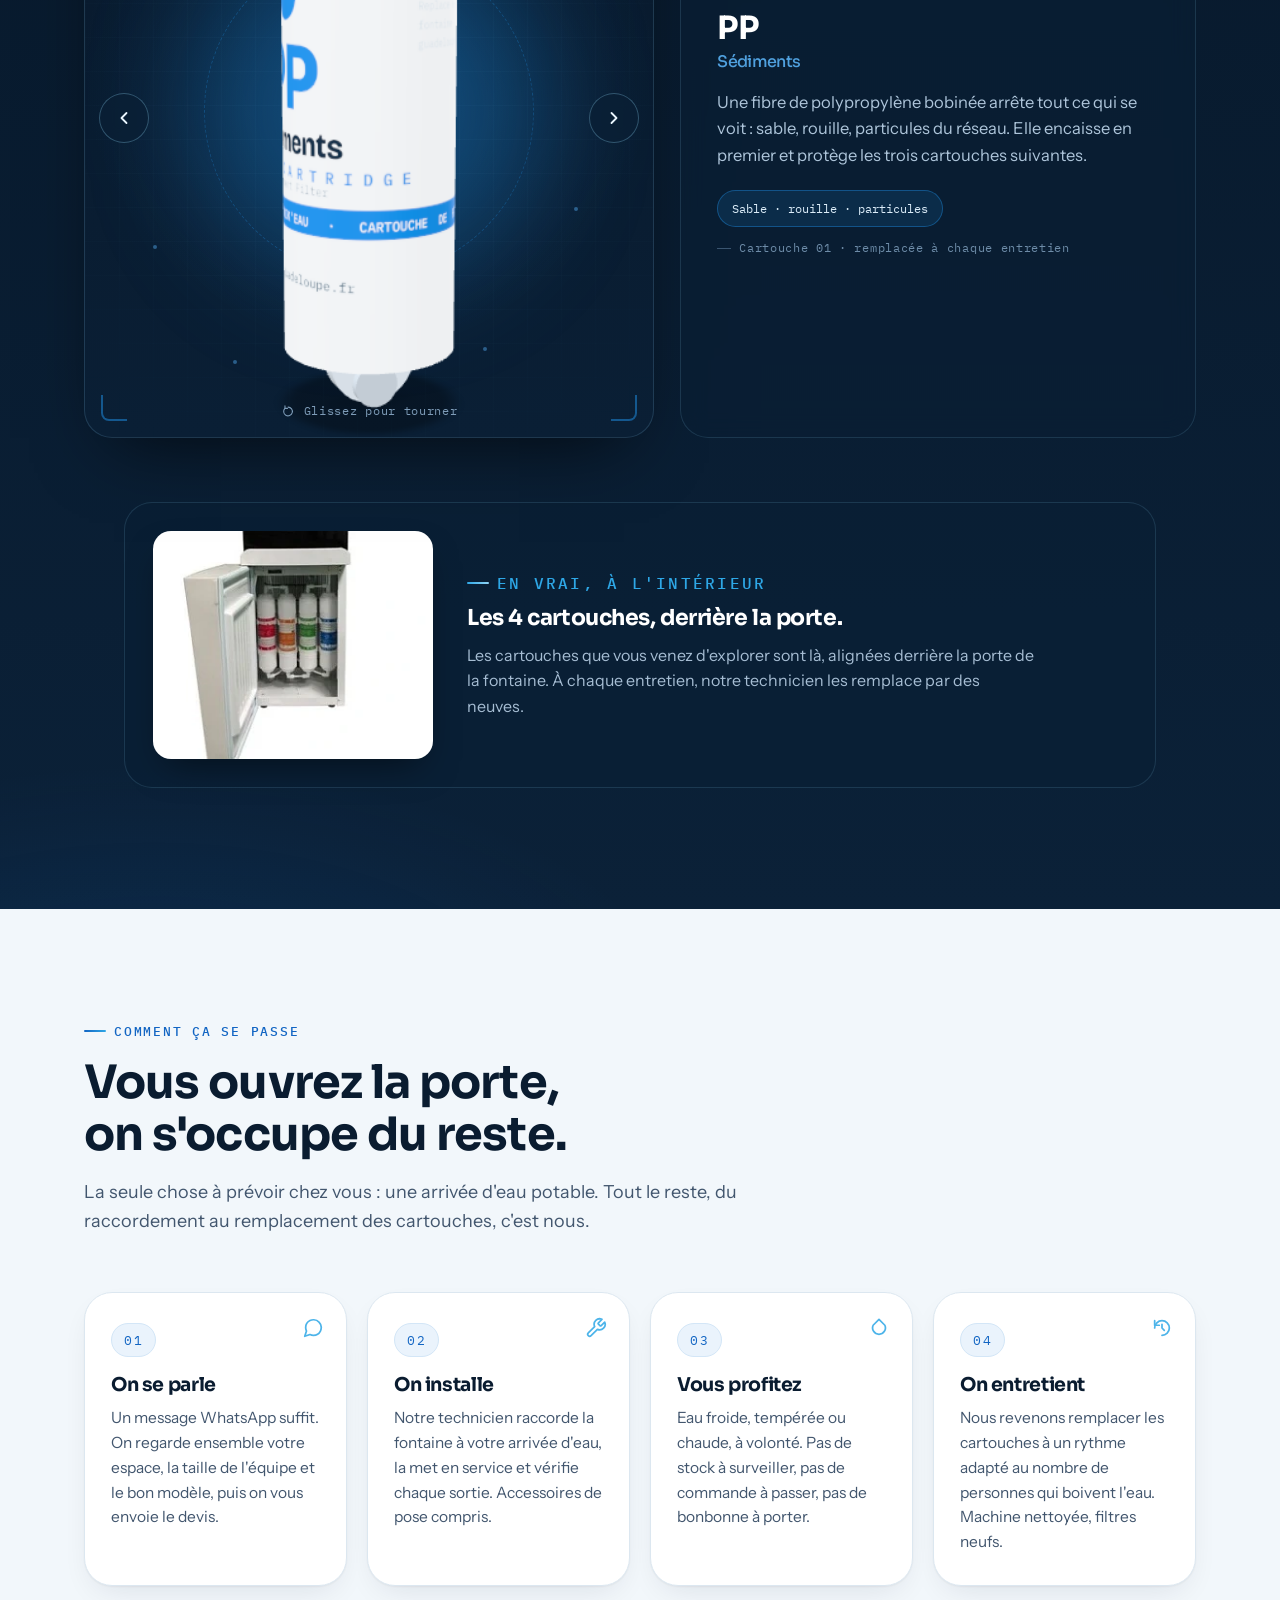
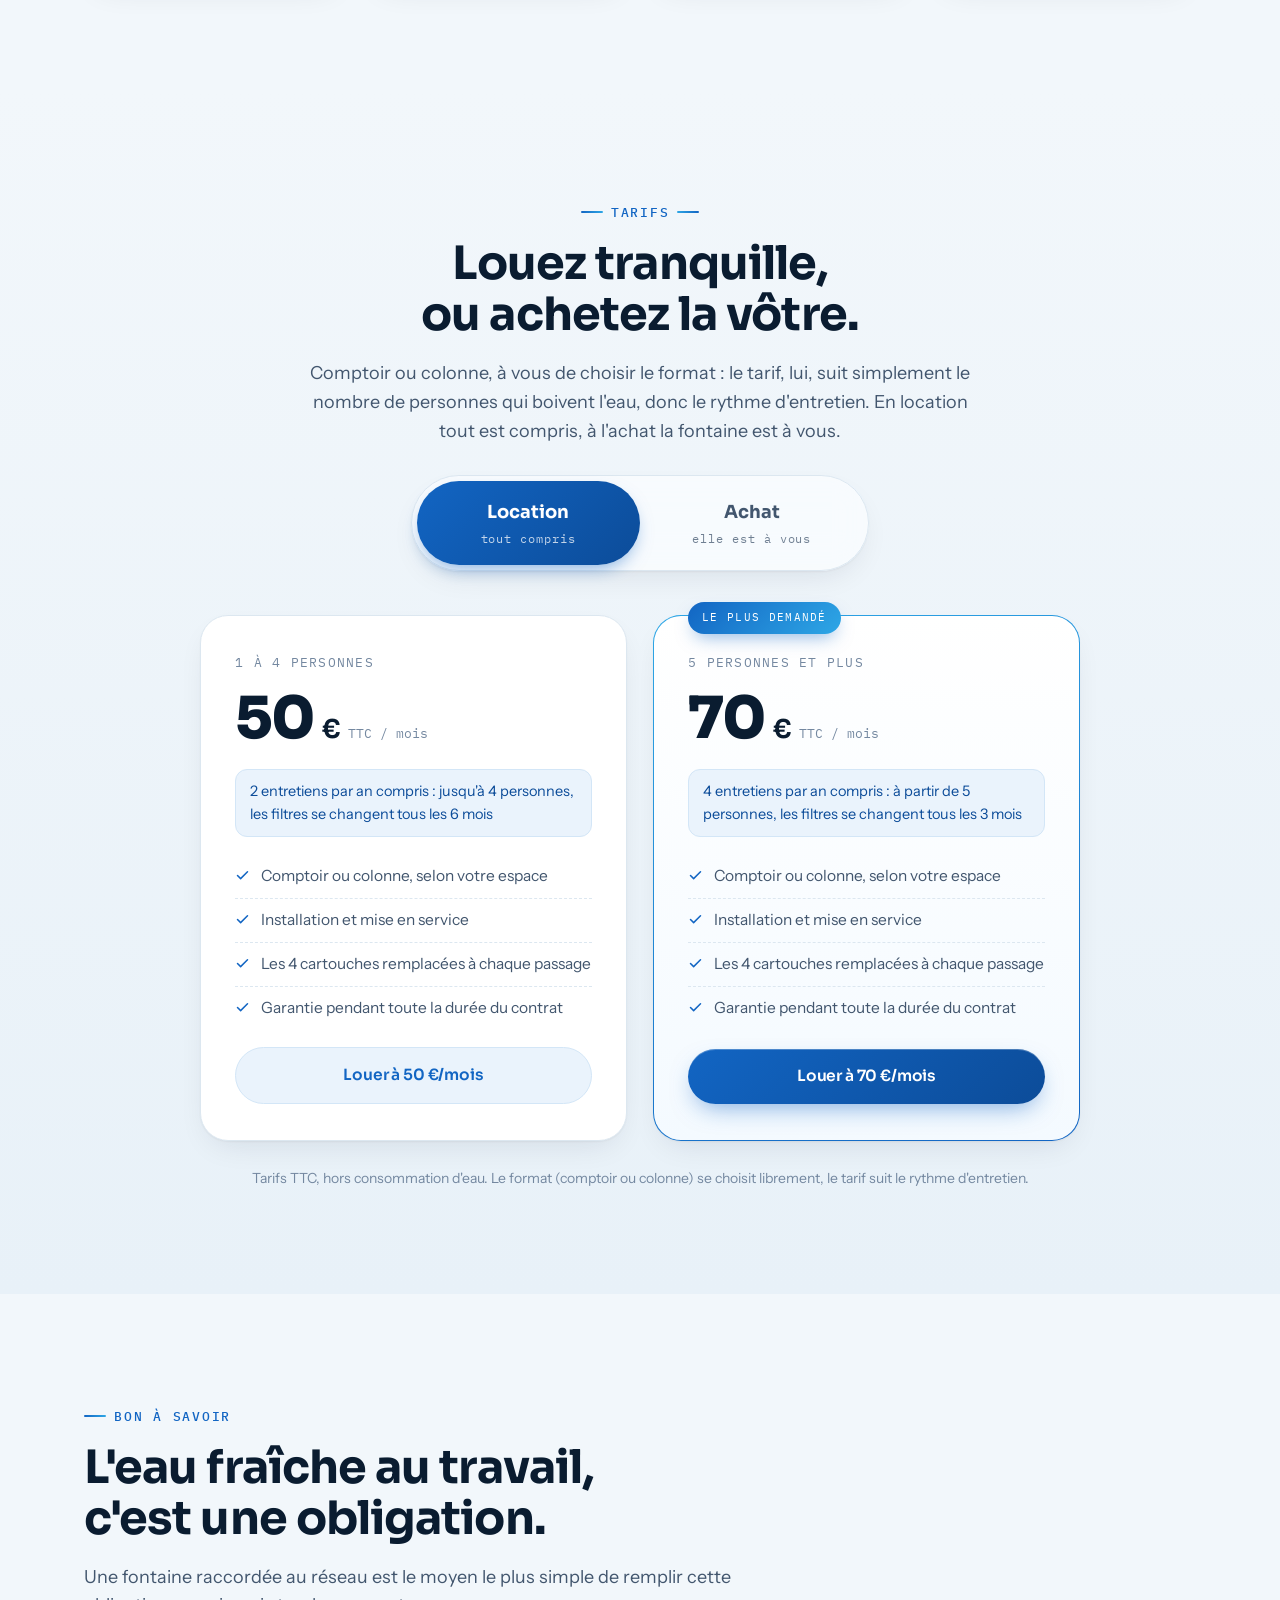
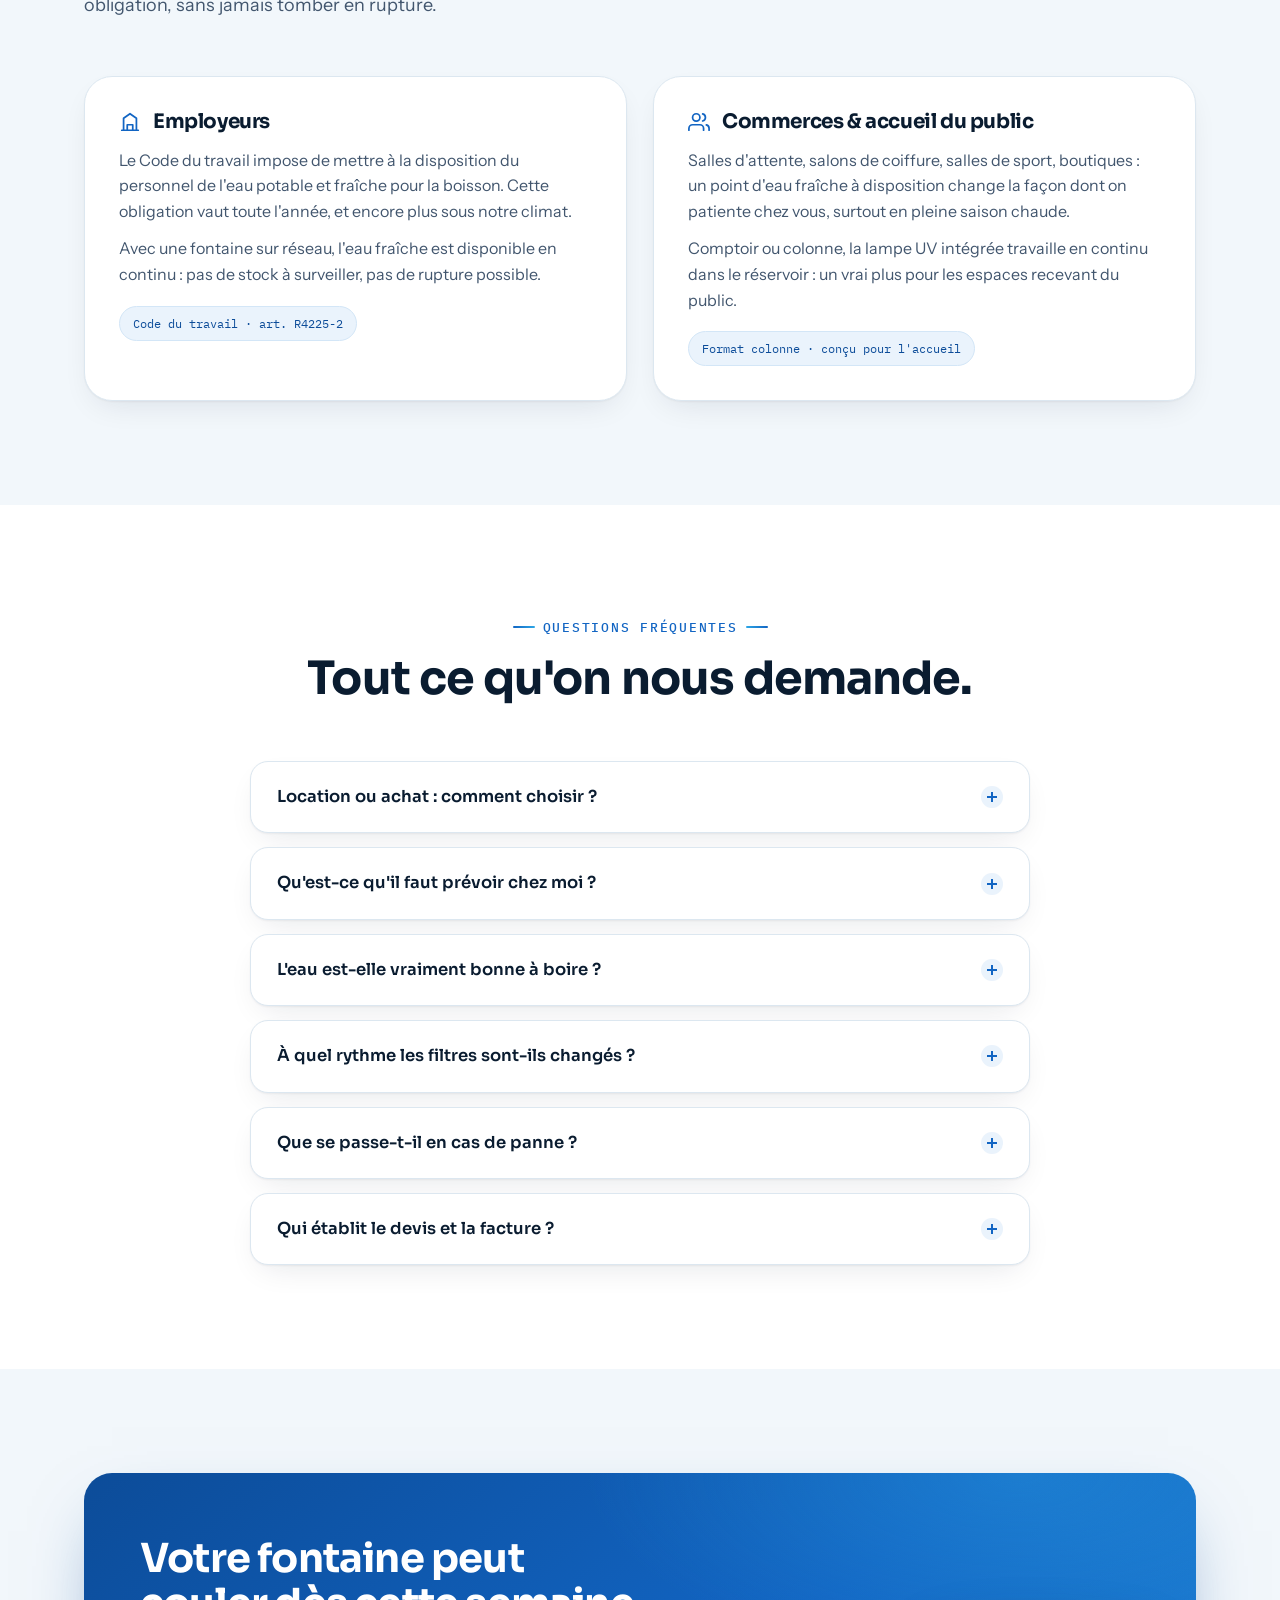
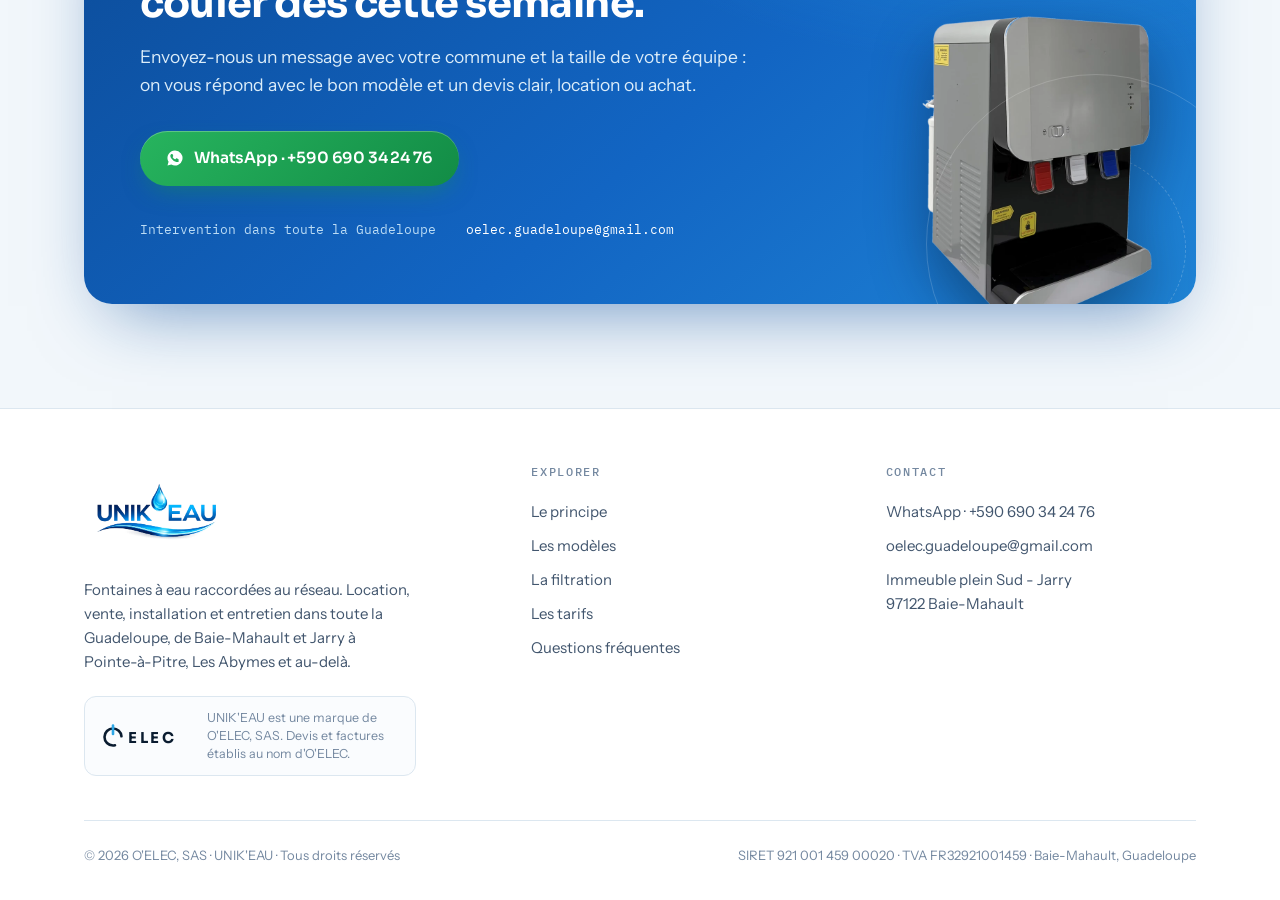
==== commit 7fb5904d: "Update address details in index.html" ====
--- a/index.html
+++ b/index.html
@@ -52,7 +52,7 @@
       "vatID": "FR32921001459",
       "address": {
         "@type": "PostalAddress",
-        "streetAddress": "Houelbourg, Immeuble SCI Sud Jarry",
+        "streetAddress": "Immeuble plein Sud - Jarry 97122 Baie-Mahault",
         "addressLocality": "Baie-Mahault",
         "postalCode": "97122",
         "addressRegion": "Guadeloupe",
@@ -781,7 +781,7 @@
           <li><a href="https://wa.me/590690342476" target="_blank" rel="noopener">WhatsApp · +590 690 34 24 76</a></li>
           <!-- A-MODIFIER : remplacer par les 2 vraies adresses mail -->
           <li><a href="mailto:oelec.guadeloupe@gmail.com">oelec.guadeloupe@gmail.com</a></li>
-          <li>Houelbourg, Imm. SCI Sud Jarry<br>97122 Baie-Mahault</li>
+          <li>Immeuble plein Sud - Jarry<br>97122 Baie-Mahault</li>
         </ul>
       </div>
     </div>
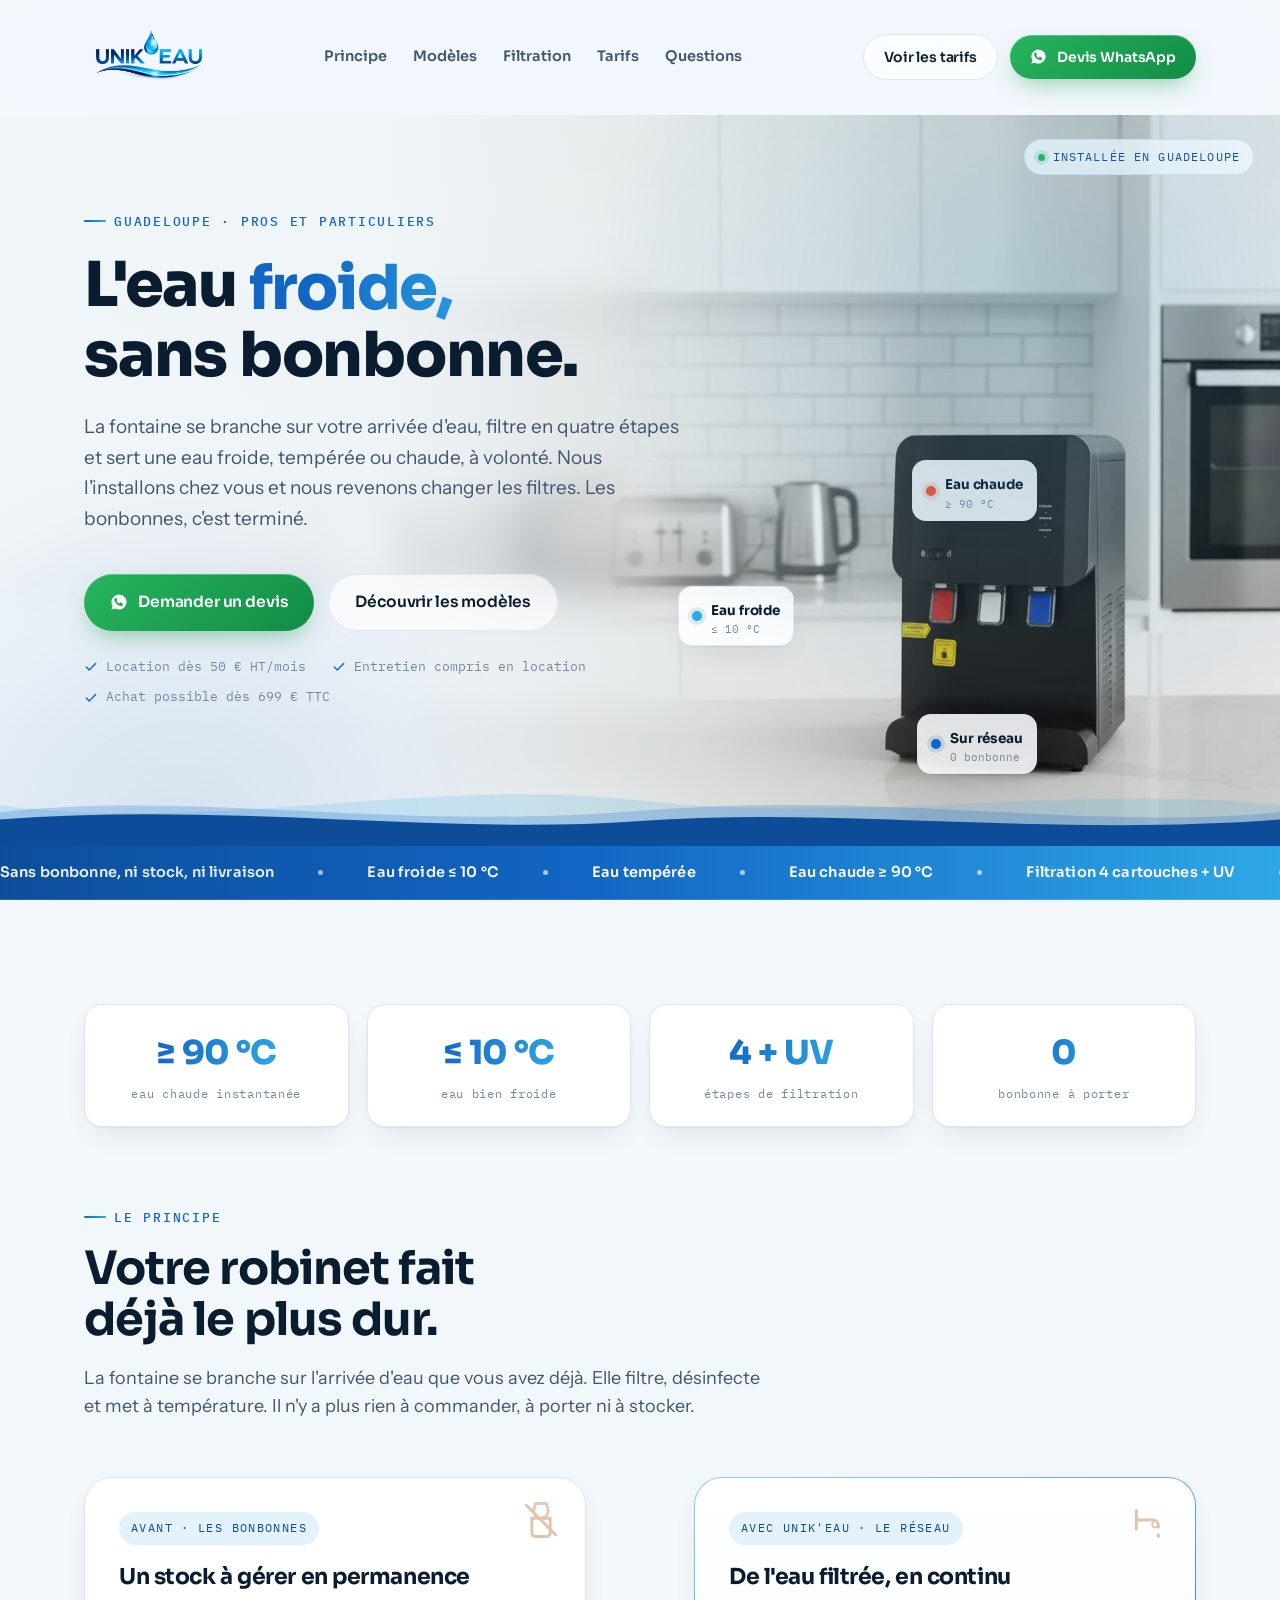
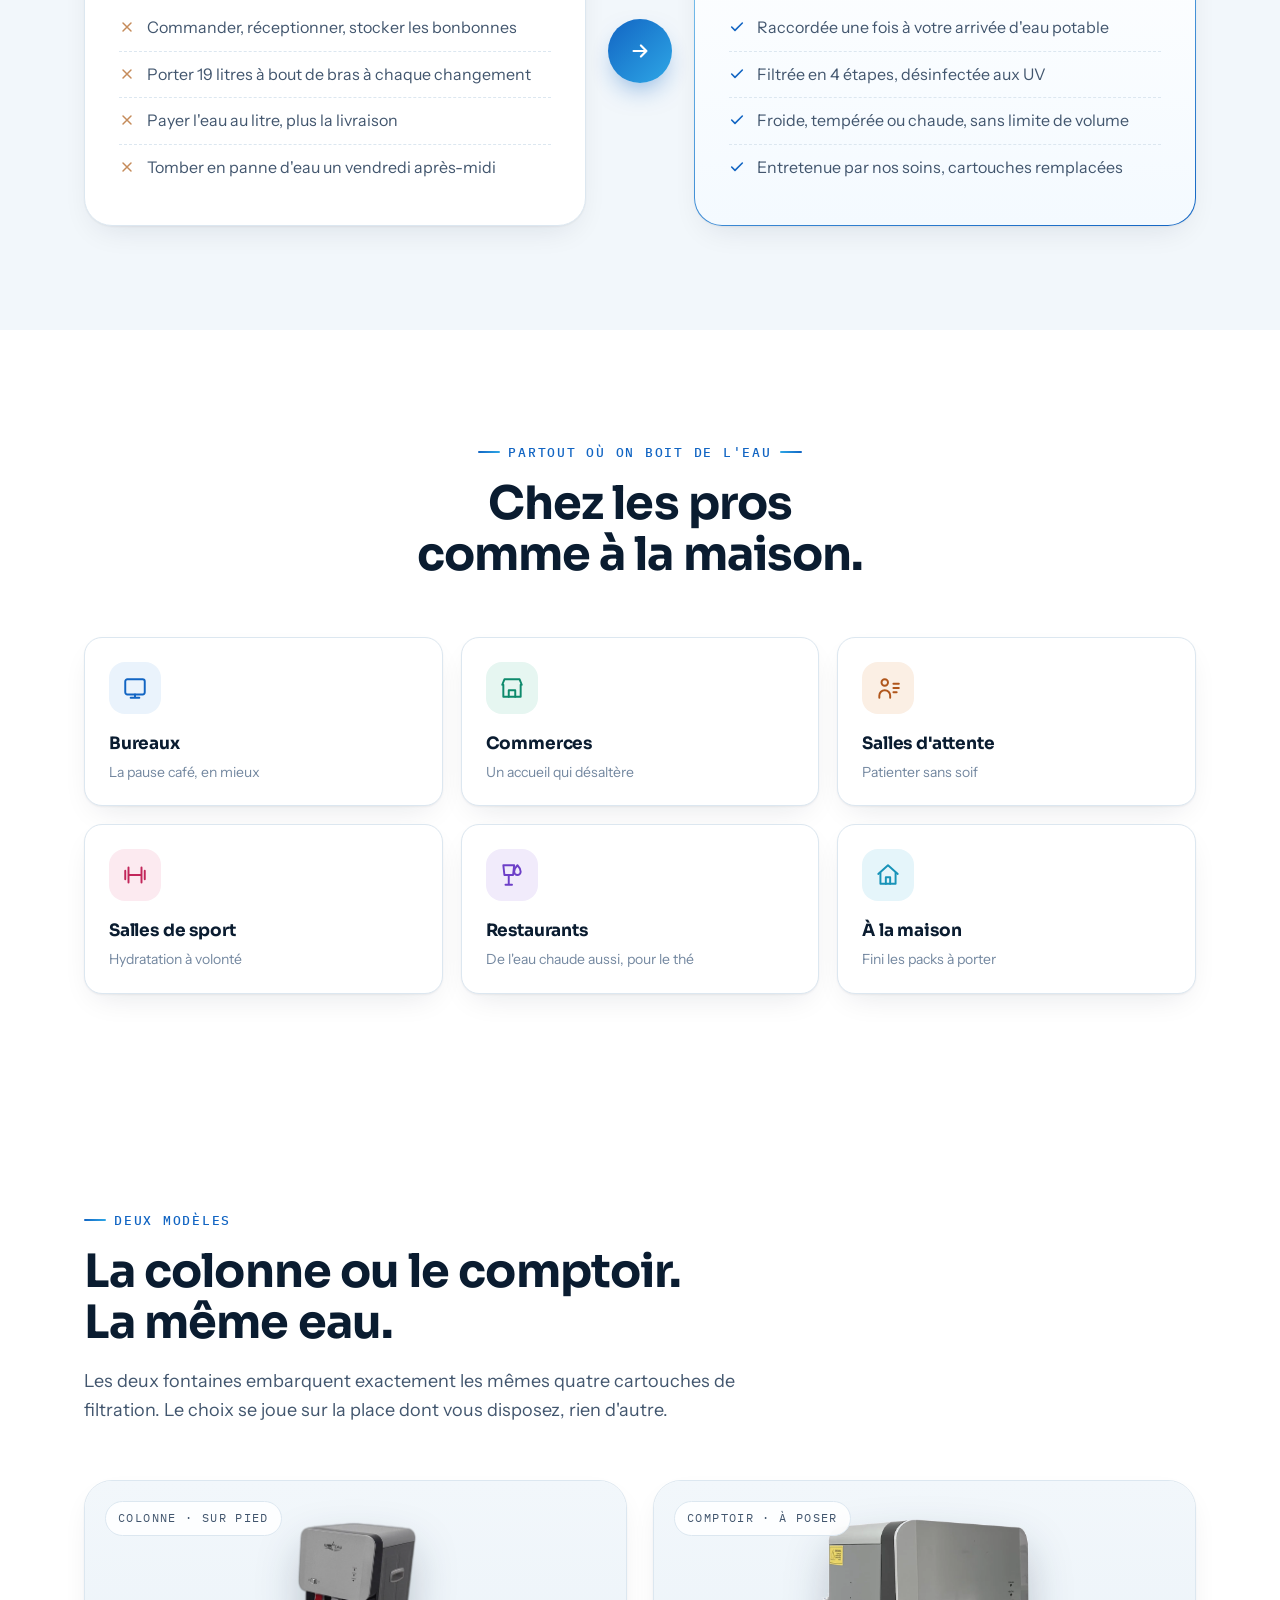
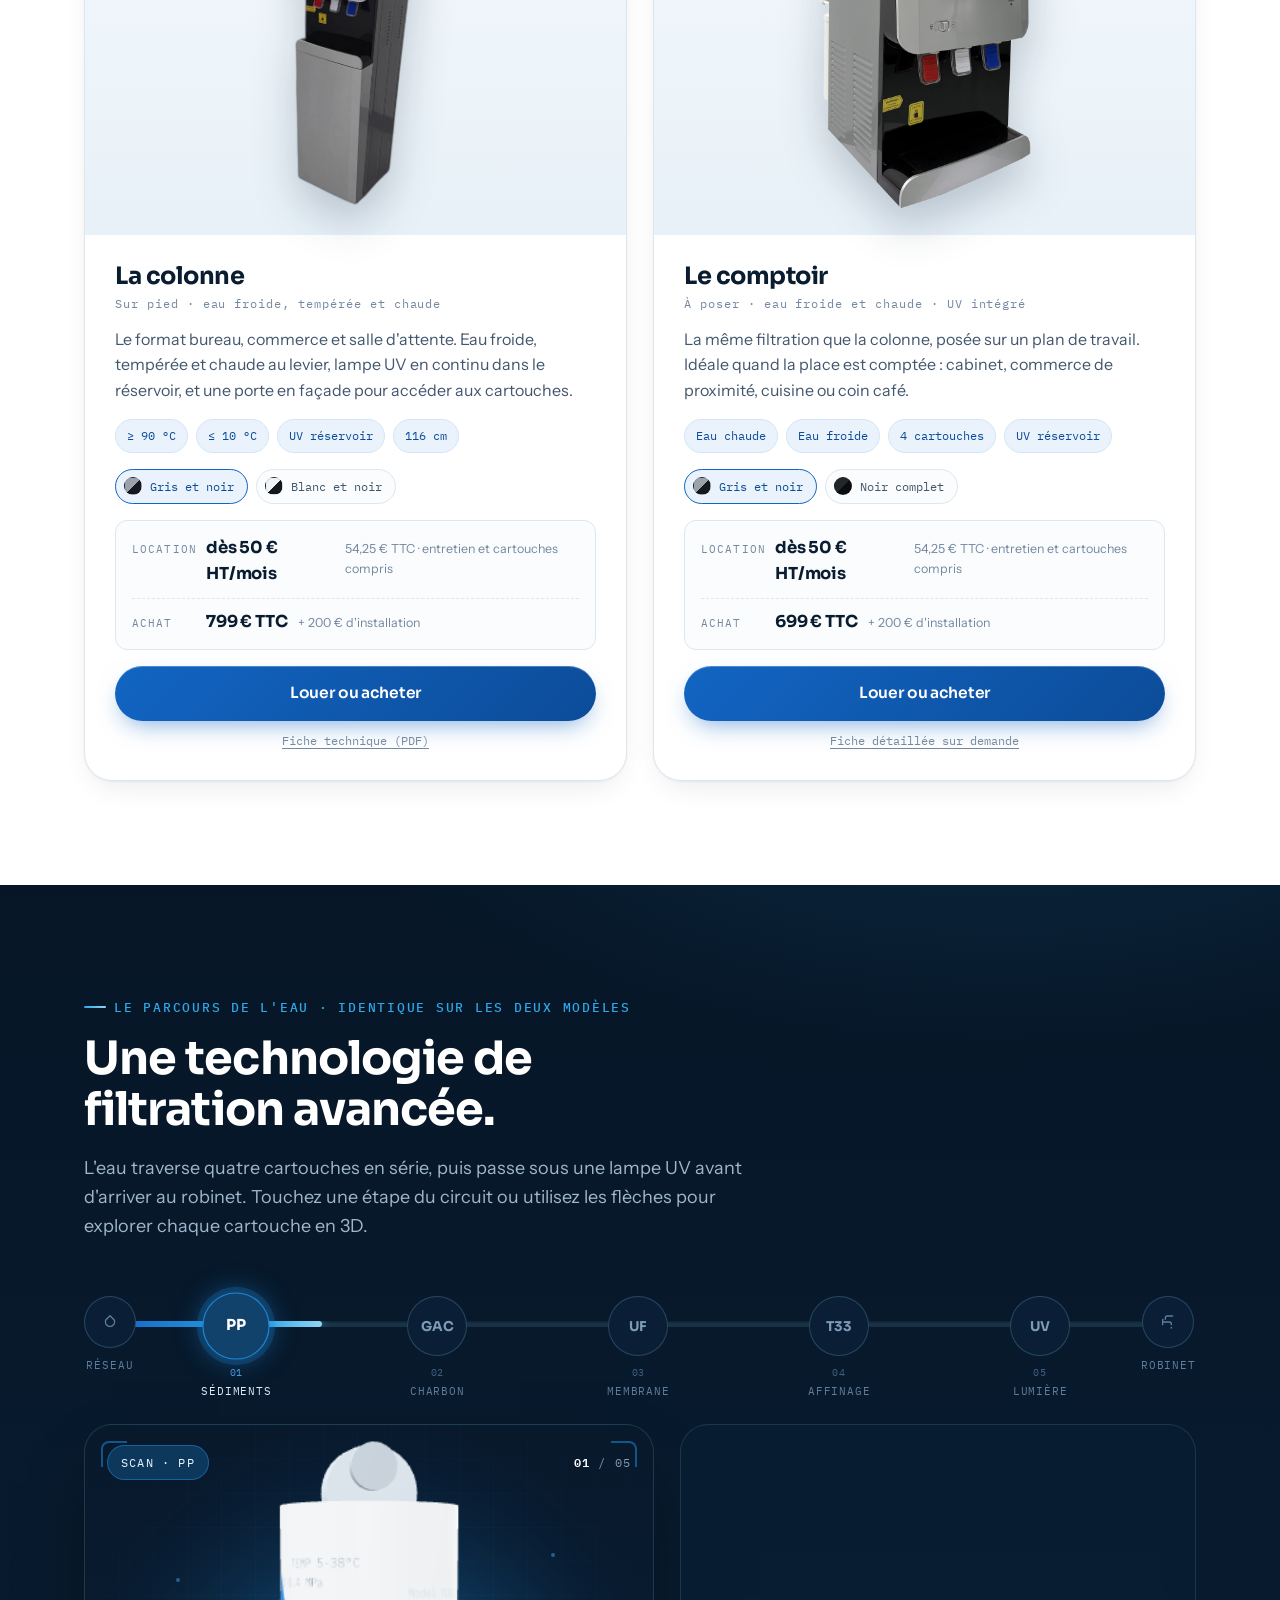
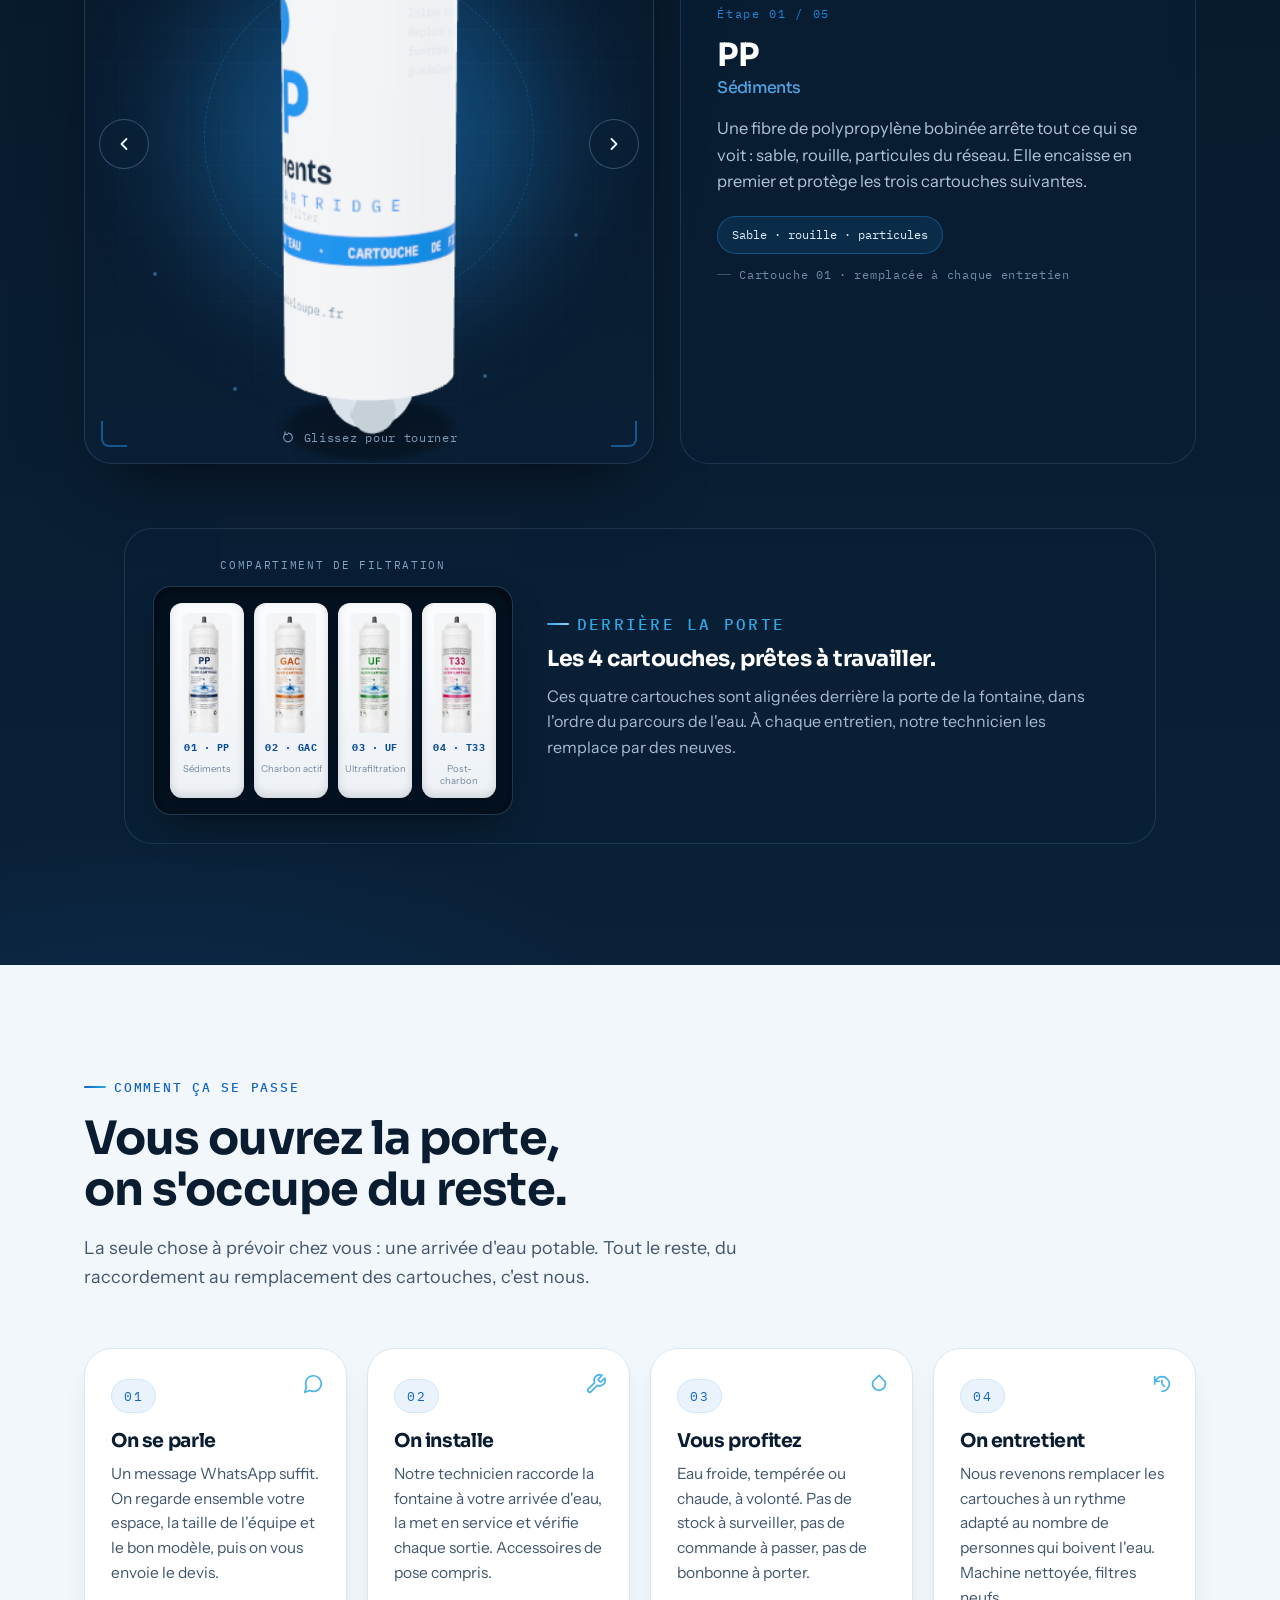
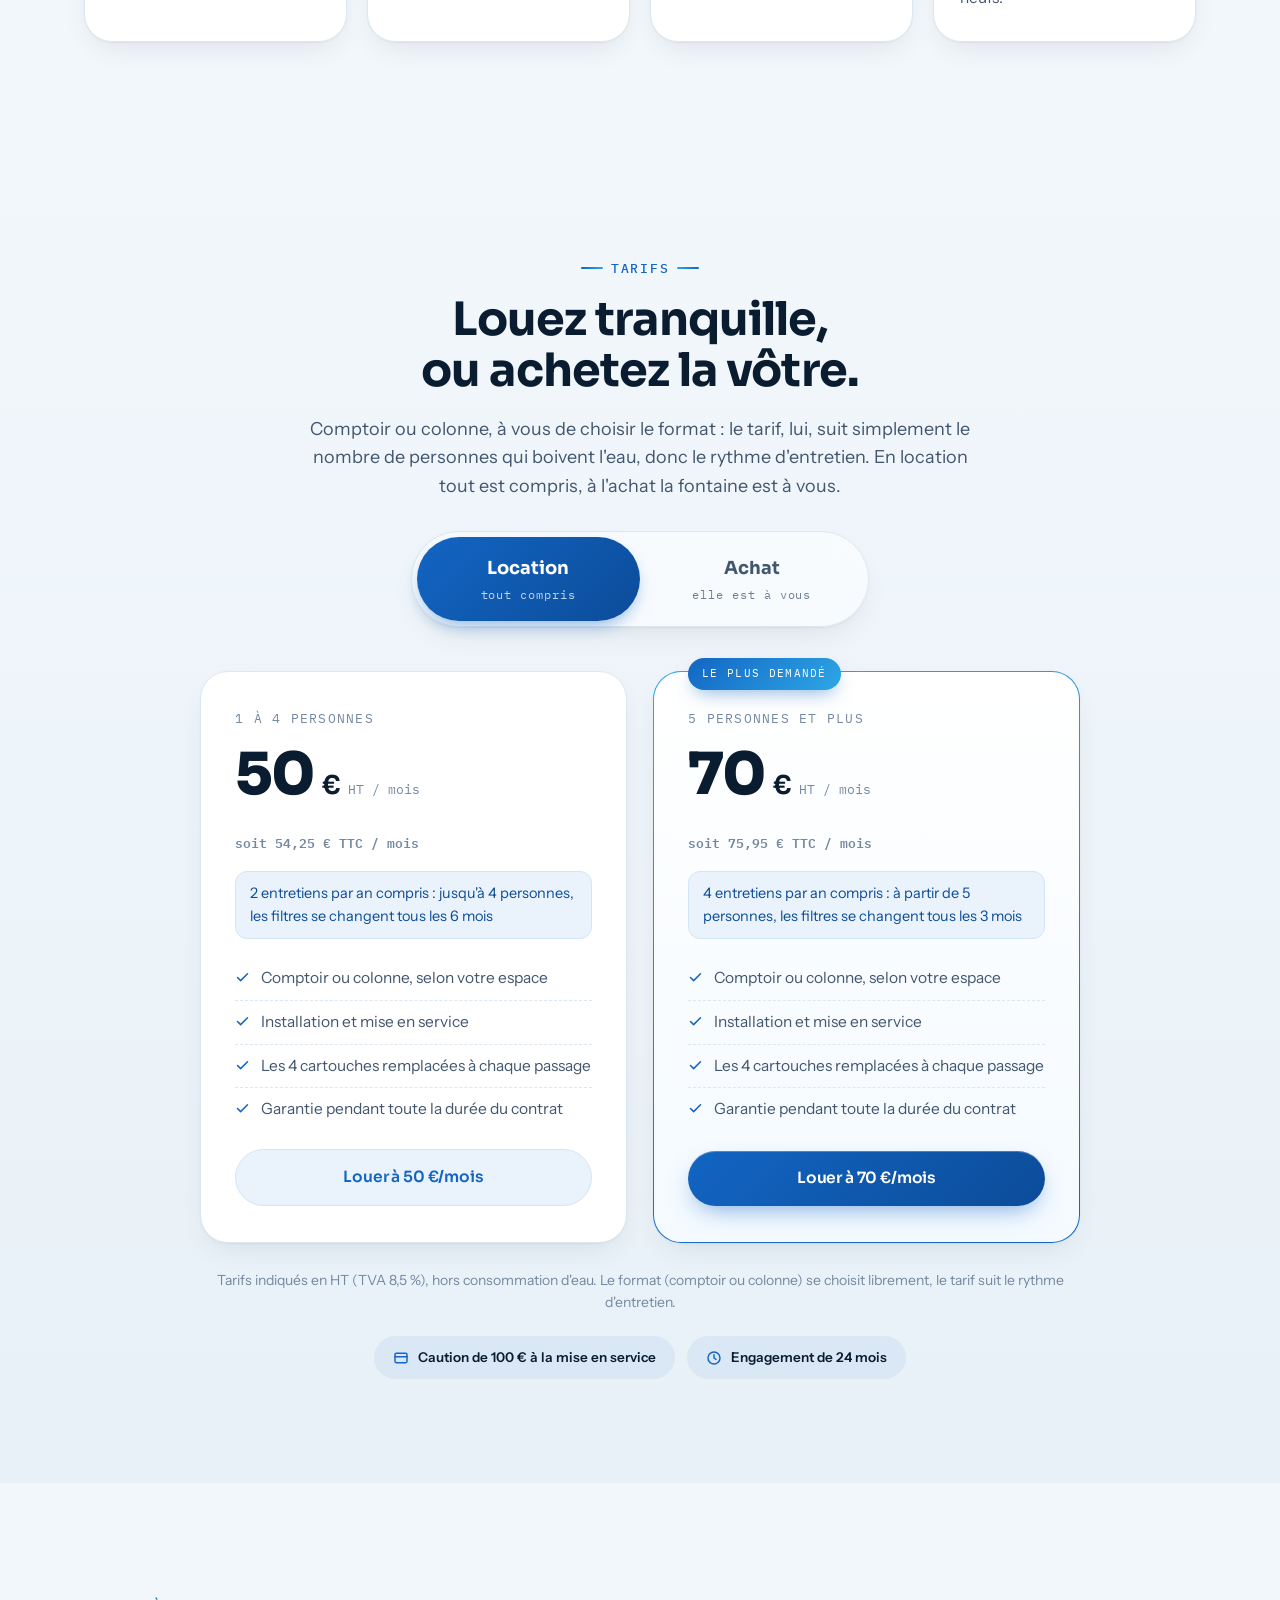
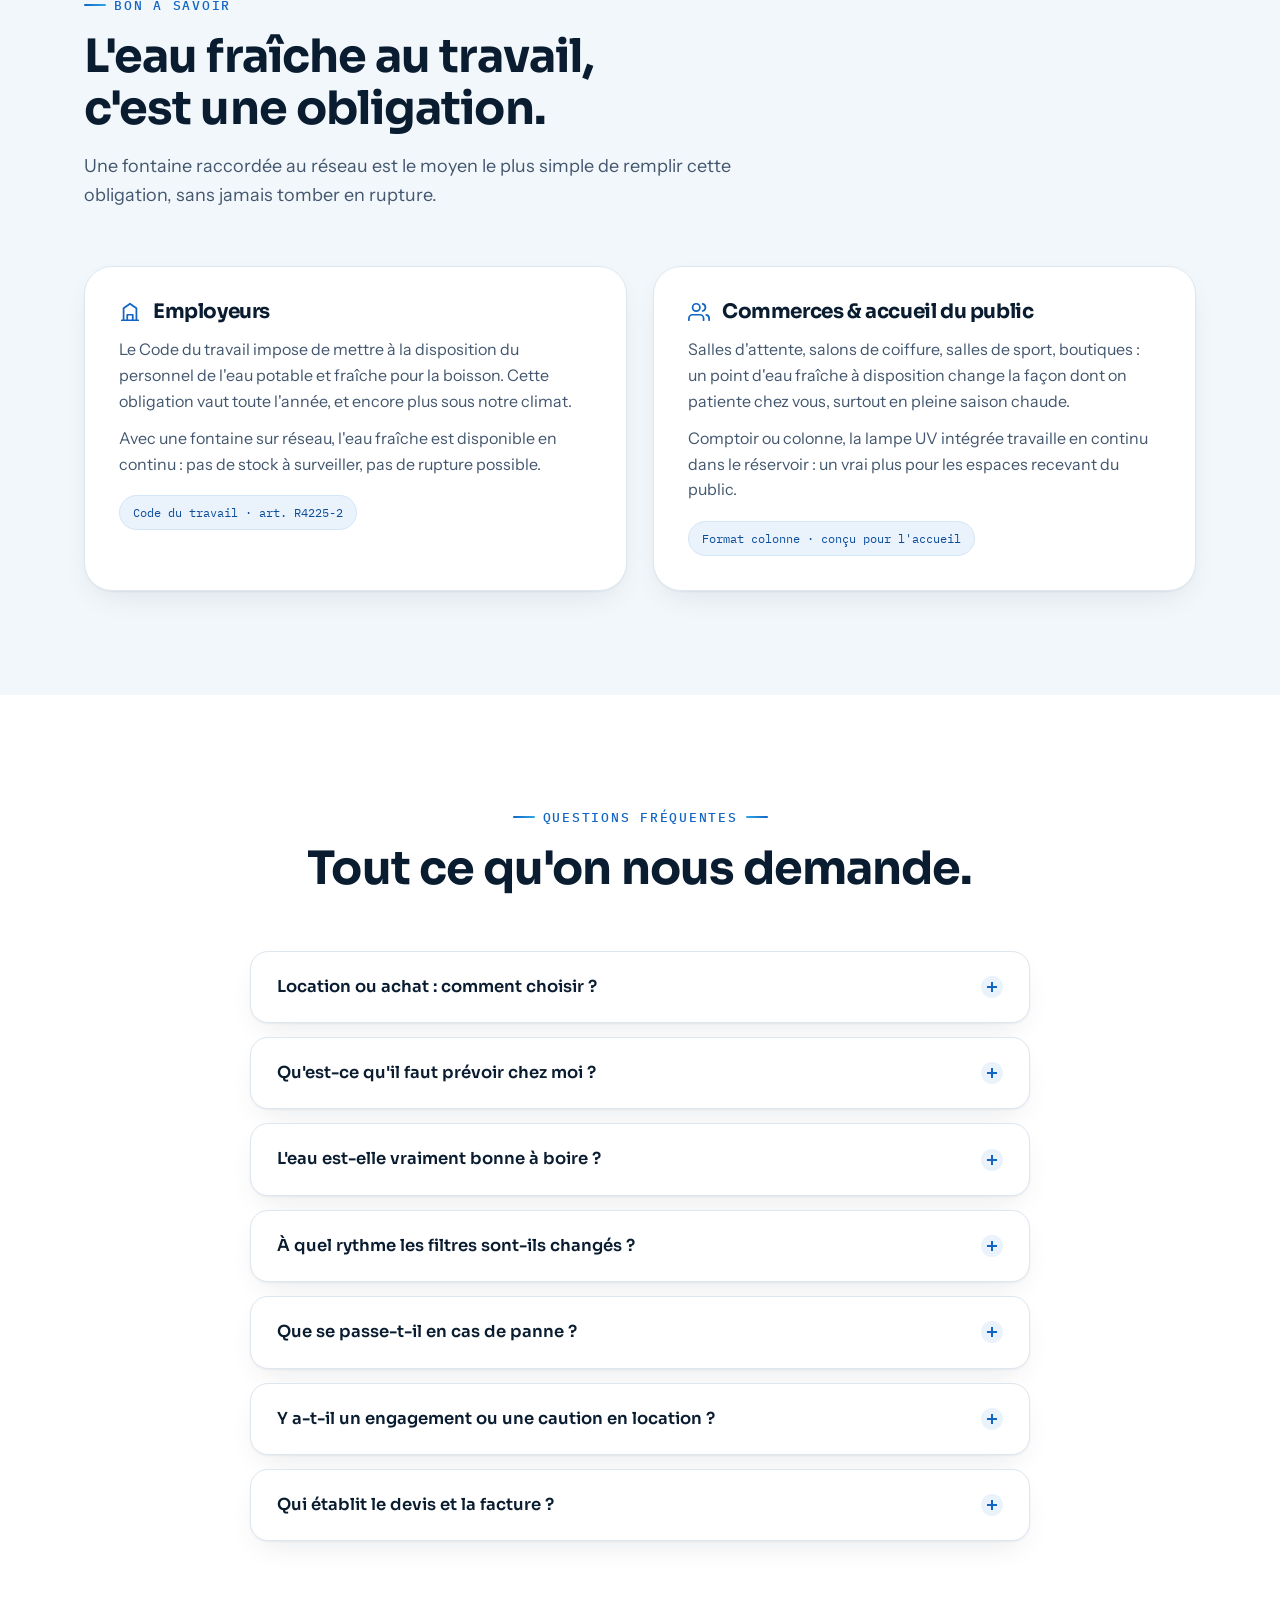
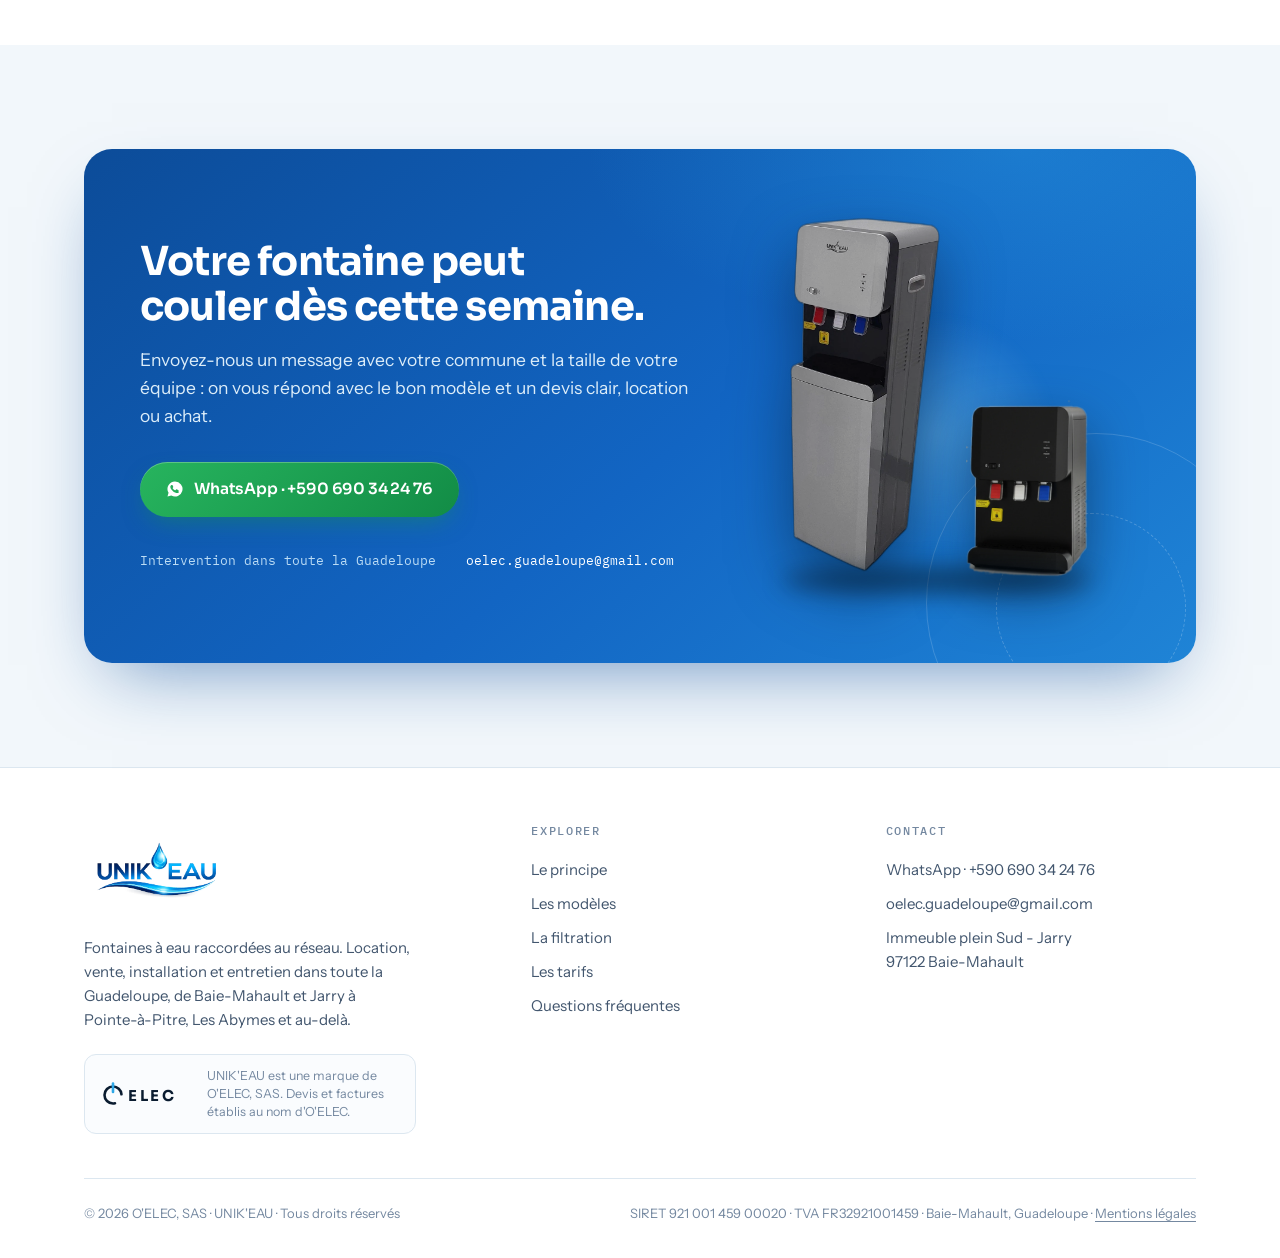
==== commit 866d0042: "Add files via upload" ====
--- a/index.html
+++ b/index.html
@@ -10,7 +10,7 @@
      ═══════════════════════════════════════════════════════════════ -->
 
 <title>Fontaine à eau en Guadeloupe, location ou achat sans bonbonne | UNIK'EAU</title>
-<meta name="description" content="Fontaines à eau branchées sur le réseau, installées et entretenues dans toute la Guadeloupe. Location tout compris dès 50 € par mois, achat dès 699 €. Eau froide, tempérée ou chaude, sans bonbonne à porter. Devis rapide sur WhatsApp.">
+<meta name="description" content="Fontaines à eau branchées sur le réseau, installées et entretenues dans toute la Guadeloupe. Location tout compris dès 50 € HT par mois, achat dès 699 €. Eau froide, tempérée ou chaude, sans bonbonne à porter. Devis rapide sur WhatsApp.">
 <link rel="canonical" href="https://fontaine-guadeloupe.fr/">
 <meta name="theme-color" content="#F2F7FB">
 
@@ -58,7 +58,7 @@
         "addressRegion": "Guadeloupe",
         "addressCountry": "GP"
       },
-      "areaServed": { "@type": "AdministrativeArea", "name": "Guadeloupe" },
+      "areaServed": { "@type": "AdministrativeArea", "name": "Guadeloupe" }
     },
     {
       "@type": "Product",
@@ -108,7 +108,12 @@
         {
           "@type": "Question",
           "name": "Que se passe-t-il en cas de panne ?",
-          "acceptedAnswer": { "@type": "Answer", "text": "En location, la fontaine est garantie pendant toute la durée du contrat : on intervient, on répare ou on remplace. À l'achat, vous êtes couvert 2 ans sur les pièces et 1 an sur la main-d'œuvre, dans le cadre d'un entretien respecté." }
+          "acceptedAnswer": { "@type": "Answer", "text": "En location, la fontaine est garantie pendant toute la durée du contrat : on intervient, on répare ou on remplace. À l'achat, vous êtes couvert 2 ans sur les pièces, dans le cadre d'un entretien respecté." }
+        },
+        {
+          "@type": "Question",
+          "name": "Y a-t-il un engagement ou une caution en location ?",
+          "acceptedAnswer": { "@type": "Answer", "text": "Oui. La location s'accompagne d'un engagement de 24 mois, et une caution de 100 € est demandée à la mise en service. En échange, tout est compris pendant la durée du contrat : installation, entretien, cartouches et garantie." }
         },
         {
           "@type": "Question",
@@ -193,7 +198,7 @@
           <a class="btn btn--ghost" href="#modeles">Découvrir les modèles</a>
         </div>
         <ul class="hero__proof">
-          <li><svg width="14" height="14" viewBox="0 0 24 24" fill="none" stroke="currentColor" stroke-width="2.4" stroke-linecap="round" stroke-linejoin="round" aria-hidden="true"><path d="M20 6 9 17l-5-5"/></svg>Location dès 50 € TTC/mois</li>
+          <li><svg width="14" height="14" viewBox="0 0 24 24" fill="none" stroke="currentColor" stroke-width="2.4" stroke-linecap="round" stroke-linejoin="round" aria-hidden="true"><path d="M20 6 9 17l-5-5"/></svg>Location dès 50 € HT/mois</li>
           <li><svg width="14" height="14" viewBox="0 0 24 24" fill="none" stroke="currentColor" stroke-width="2.4" stroke-linecap="round" stroke-linejoin="round" aria-hidden="true"><path d="M20 6 9 17l-5-5"/></svg>Entretien compris en location</li>
           <li><svg width="14" height="14" viewBox="0 0 24 24" fill="none" stroke="currentColor" stroke-width="2.4" stroke-linecap="round" stroke-linejoin="round" aria-hidden="true"><path d="M20 6 9 17l-5-5"/></svg>Achat possible dès 699 € TTC</li>
         </ul>
@@ -346,7 +351,7 @@
             <button type="button" class="sw" data-v="blanche"><i style="--c1:#F2F3F4;--c2:#15181C"></i>Blanc et noir</button>
           </div>
           <div class="mcard__price">
-            <div><span>Location</span><b>dès 50 € TTC/mois</b><small>entretien et cartouches compris</small></div>
+            <div><span>Location</span><b>dès 50 € HT/mois</b><small>54,25 € TTC · entretien et cartouches compris</small></div>
             <div><span>Achat</span><b>799 € TTC</b><small>+ 200 € d'installation</small></div>
           </div>
           <div class="mcard__cta">
@@ -373,7 +378,7 @@
             <button type="button" class="sw" data-v="noire"><i style="--c1:#232629;--c2:#0B0C0E"></i>Noir complet</button>
           </div>
           <div class="mcard__price">
-            <div><span>Location</span><b>dès 50 € TTC/mois</b><small>entretien et cartouches compris</small></div>
+            <div><span>Location</span><b>dès 50 € HT/mois</b><small>54,25 € TTC · entretien et cartouches compris</small></div>
             <div><span>Achat</span><b>699 € TTC</b><small>+ 200 € d'installation</small></div>
           </div>
           <div class="mcard__cta">
@@ -512,13 +517,19 @@
 
   <div class="wrap">
     <figure class="realstrip">
-      <div class="realstrip__ph">
-        <img src="assets/cartouches-interieur.webp" alt="Compartiment ouvert d'une fontaine UNIK'EAU : les quatre cartouches de filtration alignées" width="288" height="235" loading="lazy" decoding="async">
+      <div class="rack" aria-hidden="true">
+        <p class="rack__title">Compartiment de filtration</p>
+        <div class="rack__bay">
+          <span class="rack__slot"><img src="assets/cartouche-pp.webp" alt="" width="104" height="250" loading="lazy" decoding="async"><b>01 · PP</b><i>Sédiments</i></span>
+          <span class="rack__slot"><img src="assets/cartouche-gac.webp" alt="" width="104" height="250" loading="lazy" decoding="async"><b>02 · GAC</b><i>Charbon actif</i></span>
+          <span class="rack__slot"><img src="assets/cartouche-uf.webp" alt="" width="104" height="250" loading="lazy" decoding="async"><b>03 · UF</b><i>Ultrafiltration</i></span>
+          <span class="rack__slot"><img src="assets/cartouche-t33.webp" alt="" width="104" height="250" loading="lazy" decoding="async"><b>04 · T33</b><i>Post-charbon</i></span>
+        </div>
       </div>
       <figcaption class="realstrip__cap">
-        <p class="eyebrow">En vrai, à l'intérieur</p>
-        <h3>Les 4 cartouches, derrière la porte.</h3>
-        <p>Les cartouches que vous venez d'explorer sont là, alignées derrière la porte de la fontaine. À chaque entretien, notre technicien les remplace par des neuves.</p>
+        <p class="eyebrow">Derrière la porte</p>
+        <h3>Les 4 cartouches, prêtes à travailler.</h3>
+        <p>Ces quatre cartouches sont alignées derrière la porte de la fontaine, dans l'ordre du parcours de l'eau. À chaque entretien, notre technicien les remplace par des neuves.</p>
       </figcaption>
     </figure>
   </div>
@@ -579,7 +590,8 @@
       <div class="plans" style="margin-top:44px">
         <article class="plan">
           <p class="plan__for">1 à 4 personnes</p>
-          <p class="plan__price"><span class="plan__num" data-count="50">50</span><span class="plan__cur">€</span><span class="plan__unit">TTC / mois</span></p>
+          <p class="plan__price"><span class="plan__num" data-count="50">50</span><span class="plan__cur">€</span><span class="plan__unit">HT / mois</span></p>
+          <p class="plan__ttc">soit 54,25 € TTC / mois</p>
           <p class="plan__maint">2 entretiens par an compris : jusqu'à 4 personnes, les filtres se changent tous les 6 mois</p>
           <ul class="plan__list">
             <li><svg width="15" height="15" viewBox="0 0 24 24" fill="none" stroke="currentColor" stroke-width="2.4" stroke-linecap="round" stroke-linejoin="round" aria-hidden="true"><path d="M20 6 9 17l-5-5"/></svg>Comptoir ou colonne, selon votre espace</li>
@@ -593,7 +605,8 @@
         <article class="plan plan--featured">
           <span class="plan__badge">Le plus demandé</span>
           <p class="plan__for">5 personnes et plus</p>
-          <p class="plan__price"><span class="plan__num" data-count="70">70</span><span class="plan__cur">€</span><span class="plan__unit">TTC / mois</span></p>
+          <p class="plan__price"><span class="plan__num" data-count="70">70</span><span class="plan__cur">€</span><span class="plan__unit">HT / mois</span></p>
+          <p class="plan__ttc">soit 75,95 € TTC / mois</p>
           <p class="plan__maint">4 entretiens par an compris : à partir de 5 personnes, les filtres se changent tous les 3 mois</p>
           <ul class="plan__list">
             <li><svg width="15" height="15" viewBox="0 0 24 24" fill="none" stroke="currentColor" stroke-width="2.4" stroke-linecap="round" stroke-linejoin="round" aria-hidden="true"><path d="M20 6 9 17l-5-5"/></svg>Comptoir ou colonne, selon votre espace</li>
@@ -604,7 +617,11 @@
           <a class="btn btn--primary btn--full" href="https://wa.me/590690342476?text=Bonjour%20UNIK'EAU%2C%20je%20suis%20int%C3%A9ress%C3%A9%20par%20la%20location%20%C3%A0%2070%E2%82%AC%2Fmois%20(5%20personnes%20et%20plus)." target="_blank" rel="noopener">Louer à 70 €/mois</a>
         </article>
       </div>
-      <p class="plans__note">Tarifs TTC, hors consommation d'eau. Le format (comptoir ou colonne) se choisit librement, le tarif suit le rythme d'entretien.</p>
+      <p class="plans__note">Tarifs indiqués en HT (TVA 8,5 %), hors consommation d'eau. Le format (comptoir ou colonne) se choisit librement, le tarif suit le rythme d'entretien.</p>
+      <div class="lterms" role="group" aria-label="Conditions de la location">
+        <span class="lterm"><svg width="16" height="16" viewBox="0 0 24 24" fill="none" stroke="currentColor" stroke-width="2.2" stroke-linecap="round" stroke-linejoin="round" aria-hidden="true"><rect x="3" y="5" width="18" height="14" rx="2"/><path d="M3 10h18"/></svg>Caution de 100 € à la mise en service</span>
+        <span class="lterm"><svg width="16" height="16" viewBox="0 0 24 24" fill="none" stroke="currentColor" stroke-width="2.2" stroke-linecap="round" stroke-linejoin="round" aria-hidden="true"><circle cx="12" cy="12" r="9"/><path d="M12 7v5l3 2"/></svg>Engagement de 24 mois</span>
+      </div>
     </div>
 
     <!-- Mode ACHAT -->
@@ -615,9 +632,9 @@
           <p class="plan__price"><span class="plan__num" data-count="699">699</span><span class="plan__cur">€</span><span class="plan__unit">TTC</span></p>
           <p class="plan__maint">+ 200 € TTC d'installation obligatoire : déplacement, main-d'œuvre et accessoires compris</p>
           <ul class="plan__list">
-            <li><svg width="15" height="15" viewBox="0 0 24 24" fill="none" stroke="currentColor" stroke-width="2.4" stroke-linecap="round" stroke-linejoin="round" aria-hidden="true"><path d="M20 6 9 17l-5-5"/></svg>Fontaine de comptoir anthracite, à vous</li>
+            <li><svg width="15" height="15" viewBox="0 0 24 24" fill="none" stroke="currentColor" stroke-width="2.4" stroke-linecap="round" stroke-linejoin="round" aria-hidden="true"><path d="M20 6 9 17l-5-5"/></svg>Coloris au choix : gris et noir ou noir complet</li>
             <li><svg width="15" height="15" viewBox="0 0 24 24" fill="none" stroke="currentColor" stroke-width="2.4" stroke-linecap="round" stroke-linejoin="round" aria-hidden="true"><path d="M20 6 9 17l-5-5"/></svg>Pose et mise en service par notre technicien</li>
-            <li><svg width="15" height="15" viewBox="0 0 24 24" fill="none" stroke="currentColor" stroke-width="2.4" stroke-linecap="round" stroke-linejoin="round" aria-hidden="true"><path d="M20 6 9 17l-5-5"/></svg>Garantie 2 ans pièces · 1 an main-d'œuvre</li>
+            <li><svg width="15" height="15" viewBox="0 0 24 24" fill="none" stroke="currentColor" stroke-width="2.4" stroke-linecap="round" stroke-linejoin="round" aria-hidden="true"><path d="M20 6 9 17l-5-5"/></svg>Garantie 2 ans sur les pièces</li>
             <li><svg width="15" height="15" viewBox="0 0 24 24" fill="none" stroke="currentColor" stroke-width="2.4" stroke-linecap="round" stroke-linejoin="round" aria-hidden="true"><path d="M20 6 9 17l-5-5"/></svg>Contrat d'entretien proposé à part</li>
           </ul>
           <a class="btn btn--soft btn--full" href="https://wa.me/590690342476?text=Bonjour%20UNIK'EAU%2C%20je%20souhaite%20un%20devis%20pour%20l'achat%20de%20la%20fontaine%20de%20comptoir%20(699%E2%82%AC)." target="_blank" rel="noopener">Acheter le comptoir</a>
@@ -629,9 +646,9 @@
           <p class="plan__price"><span class="plan__num" data-count="799">799</span><span class="plan__cur">€</span><span class="plan__unit">TTC</span></p>
           <p class="plan__maint">+ 200 € TTC d'installation obligatoire : déplacement, main-d'œuvre et accessoires compris</p>
           <ul class="plan__list">
-            <li><svg width="15" height="15" viewBox="0 0 24 24" fill="none" stroke="currentColor" stroke-width="2.4" stroke-linecap="round" stroke-linejoin="round" aria-hidden="true"><path d="M20 6 9 17l-5-5"/></svg>Colonne eau chaude / froide, à vous</li>
+            <li><svg width="15" height="15" viewBox="0 0 24 24" fill="none" stroke="currentColor" stroke-width="2.4" stroke-linecap="round" stroke-linejoin="round" aria-hidden="true"><path d="M20 6 9 17l-5-5"/></svg>Coloris au choix : gris et noir ou blanc et noir</li>
             <li><svg width="15" height="15" viewBox="0 0 24 24" fill="none" stroke="currentColor" stroke-width="2.4" stroke-linecap="round" stroke-linejoin="round" aria-hidden="true"><path d="M20 6 9 17l-5-5"/></svg>Pose et mise en service par notre technicien</li>
-            <li><svg width="15" height="15" viewBox="0 0 24 24" fill="none" stroke="currentColor" stroke-width="2.4" stroke-linecap="round" stroke-linejoin="round" aria-hidden="true"><path d="M20 6 9 17l-5-5"/></svg>Garantie 2 ans pièces · 1 an main-d'œuvre</li>
+            <li><svg width="15" height="15" viewBox="0 0 24 24" fill="none" stroke="currentColor" stroke-width="2.4" stroke-linecap="round" stroke-linejoin="round" aria-hidden="true"><path d="M20 6 9 17l-5-5"/></svg>Garantie 2 ans sur les pièces</li>
             <li><svg width="15" height="15" viewBox="0 0 24 24" fill="none" stroke="currentColor" stroke-width="2.4" stroke-linecap="round" stroke-linejoin="round" aria-hidden="true"><path d="M20 6 9 17l-5-5"/></svg>Contrat d'entretien proposé à part</li>
           </ul>
           <a class="btn btn--primary btn--full" href="https://wa.me/590690342476?text=Bonjour%20UNIK'EAU%2C%20je%20souhaite%20un%20devis%20pour%20l'achat%20de%20la%20fontaine%20colonne%20(799%E2%82%AC)." target="_blank" rel="noopener">Acheter la colonne</a>
@@ -715,7 +732,11 @@
       </details>
       <details class="qa">
         <summary>Que se passe-t-il en cas de panne ?</summary>
-        <p>En location, la fontaine est garantie pendant toute la durée du contrat : on intervient, on répare ou on remplace. À l'achat, vous êtes couvert 2 ans sur les pièces et 1 an sur la main-d'œuvre, dans le cadre d'un entretien respecté.</p>
+        <p>En location, la fontaine est garantie pendant toute la durée du contrat : on intervient, on répare ou on remplace. À l'achat, vous êtes couvert 2 ans sur les pièces, dans le cadre d'un entretien respecté.</p>
+      </details>
+      <details class="qa">
+        <summary>Y a-t-il un engagement ou une caution en location ?</summary>
+        <p>Oui. La location s'accompagne d'un engagement de 24 mois, et une caution de 100 € est demandée à la mise en service. En échange, tout est compris pendant la durée du contrat : installation, entretien, cartouches et garantie.</p>
       </details>
       <details class="qa">
         <summary>Qui établit le devis et la facture ?</summary>
@@ -729,7 +750,8 @@
 <section class="section" id="contact">
   <div class="wrap">
     <div class="cta">
-      <img class="cta__product" src="assets/fontaine-petite-grise.webp" alt="" aria-hidden="true" width="662" height="900" loading="lazy" decoding="async">
+      <div class="cta__inner">
+      <div class="cta__copy">
       <h2>Votre fontaine peut couler dès cette semaine.</h2>
       <p class="cta__lead">Envoyez-nous un message avec votre commune et la taille de votre équipe : on vous répond avec le bon modèle et un devis clair, location ou achat.</p>
       <div class="cta__actions">
@@ -740,9 +762,16 @@
       </div>
       <ul class="cta__meta">
         <li>Intervention dans toute la Guadeloupe</li>
-        <!-- A-MODIFIER : remplacer par les 2 vraies adresses mail -->
         <li><a href="mailto:oelec.guadeloupe@gmail.com">oelec.guadeloupe@gmail.com</a></li>
       </ul>
+      </div>
+      <div class="cta__visual" aria-hidden="true">
+        <span class="cta__halo"></span>
+        <img class="cta__tall" src="assets/fontaine-grande.webp" alt="" width="529" height="1216" loading="lazy" decoding="async">
+        <img class="cta__small" src="assets/fontaine-petite-noire.webp" alt="" width="644" height="930" loading="lazy" decoding="async">
+        <span class="cta__base"></span>
+      </div>
+      </div>
     </div>
   </div>
 </section>
@@ -788,7 +817,7 @@
 
     <div class="footer__legal">
       <p>© <span id="year"></span> O'ELEC, SAS · UNIK'EAU · Tous droits réservés</p>
-      <p>SIRET 921 001 459 00020 · TVA FR32921001459 · Baie-Mahault, Guadeloupe</p>
+      <p>SIRET 921 001 459 00020 · TVA FR32921001459 · Baie-Mahault, Guadeloupe · <a href="mentions-legales.html">Mentions légales</a></p>
     </div>
   </div>
 </footer>
--- a/styles.css
+++ b/styles.css
@@ -718,8 +718,20 @@
   background:rgba(10,31,53,.55);border:1px solid rgba(143,212,245,.14);
   border-radius:var(--r-lg);padding:28px 38px 28px 28px;
 }
-.realstrip__ph{width:280px;border-radius:var(--r-md);overflow:hidden;box-shadow:0 16px 36px -14px rgba(0,0,0,.55)}
-.realstrip__ph img{display:block;width:100%;height:auto}
+.rack{width:360px}
+.rack__title{font-family:var(--f-mono);font-size:10.5px;letter-spacing:.16em;text-transform:uppercase;color:#7FA6C4;margin-bottom:12px;text-align:center}
+.rack__bay{
+  display:grid;grid-template-columns:repeat(4,1fr);gap:10px;padding:16px;border-radius:18px;
+  background:rgba(4,17,31,.85);border:1px solid rgba(143,212,245,.2);
+  box-shadow:inset 0 3px 16px rgba(0,0,0,.55), 0 18px 40px -16px rgba(0,0,0,.6);
+}
+.rack__slot{
+  display:flex;flex-direction:column;align-items:center;gap:7px;padding:10px 6px 11px;border-radius:12px;
+  background:linear-gradient(180deg,#FBFCFD,#EDF1F5);box-shadow:inset 0 -3px 8px rgba(10,28,48,.14), 0 2px 6px rgba(0,0,0,.35);
+}
+.rack__slot img{width:100%;max-width:50px;height:auto;border-radius:6px}
+.rack__slot b{font-family:var(--f-mono);font-size:10px;letter-spacing:.05em;color:var(--blue-d)}
+.rack__slot i{font-style:normal;font-size:9.5px;color:var(--ink-3);text-align:center;line-height:1.25}
 .realstrip__cap{display:flex;flex-direction:column;justify-content:center}
 .realstrip__cap h3{color:#fff;font-size:22px;margin:4px 0 12px}
 .realstrip__cap p{color:#A6BDD3;font-size:16px;max-width:52ch}
@@ -794,6 +806,10 @@
 .plan__num{font-family:var(--f-display);font-weight:800;font-size:58px;letter-spacing:-.03em;line-height:1}
 .plan__cur{font-family:var(--f-display);font-weight:700;font-size:26px}
 .plan__unit{font-family:var(--f-mono);font-size:13px;color:var(--ink-3)}
+.plan__ttc{margin:8px 0 0;font-family:var(--f-mono);font-size:12.5px;color:var(--ink-3);font-weight:600}
+.lterms{display:flex;flex-wrap:wrap;gap:12px;justify-content:center;margin:22px auto 0;max-width:880px}
+.lterm{display:inline-flex;align-items:center;gap:9px;padding:10px 18px;border-radius:999px;background:rgba(18,101,195,.07);border:1px solid var(--line);color:var(--ink);font-size:13.5px;font-weight:600;font-family:var(--f-body)}
+.lterm svg{color:var(--blue);flex:none}
 .plan__maint{
   font-size:14.5px;color:var(--blue-d);background:#EAF3FC;border:1px solid #D3E6F7;
   border-radius:var(--r-sm);padding:10px 14px;
@@ -820,6 +836,7 @@
 .buynote b{color:var(--ink)}
 
 .plans__note{max-width:880px;margin:26px auto 0;text-align:center;font-size:14px;color:var(--ink-3)}
+.footer__legal a{color:inherit;text-decoration:underline;text-underline-offset:3px}
 
 /* ---------- Obligations ---------- */
 .law{
@@ -880,12 +897,12 @@
   border:1px dashed rgba(255,255,255,.22);
 }
 .cta > *{position:relative;z-index:1}
-.cta__product{
-  position:absolute !important;z-index:0 !important;
-  right:44px;bottom:-24px;width:230px;height:auto;
-  filter:drop-shadow(0 24px 30px rgba(4,26,50,.45));
-  pointer-events:none;
-}
+.cta__inner{display:grid;grid-template-columns:1.15fr .85fr;gap:44px;align-items:center}
+.cta__visual{position:relative;display:flex;justify-content:center;align-items:flex-end;gap:22px;padding-bottom:22px}
+.cta__halo{position:absolute;left:50%;bottom:0;transform:translateX(-50%);width:330px;height:330px;border-radius:50%;background:radial-gradient(closest-side, rgba(143,212,245,.38), transparent 72%);filter:blur(4px)}
+.cta__tall{position:relative;width:158px;height:auto;filter:drop-shadow(0 26px 30px rgba(4,26,50,.5))}
+.cta__small{position:relative;width:122px;height:auto;filter:drop-shadow(0 20px 26px rgba(4,26,50,.5))}
+.cta__base{position:absolute;left:50%;bottom:6px;transform:translateX(-50%);width:310px;height:26px;border-radius:50%;background:rgba(4,22,39,.55);filter:blur(11px)}
 .cta h2{color:#fff;font-size:clamp(28px,3.6vw,40px);max-width:18ch}
 .cta__lead{margin-top:16px;font-size:17.5px;max-width:52ch}
 .cta__actions{margin-top:32px;display:flex;flex-wrap:wrap;gap:14px}
@@ -959,7 +976,10 @@
   .place__ic{width:44px;height:44px;border-radius:13px;margin-bottom:8px}
   .place b{font-size:15px}
   .place small{font-size:12.5px}
-  .cta__product{display:none}
+  .cta__inner{grid-template-columns:1fr;gap:36px}
+  .cta__visual{padding-bottom:16px}
+  .cta__tall{width:132px}
+  .cta__small{width:102px}
   .lifband img{height:280px}
   .lifband__card{left:16px;right:16px;bottom:16px;max-width:none;padding:16px 18px}
   .lifband__txt{font-size:14px}
@@ -989,7 +1009,7 @@
   .law{grid-template-columns:1fr}
   .footer__grid{grid-template-columns:1fr 1fr}
   .realstrip{grid-template-columns:1fr;padding:22px;gap:20px}
-  .realstrip__ph{width:100%;max-width:320px;margin-inline:auto}
+  .rack{width:100%;max-width:380px;margin-inline:auto}
   .cta{padding:48px 32px}
 }
 @media (max-width:640px){
@@ -1044,7 +1064,7 @@
   .plan__cur{font-size:19px}
   .plan__unit{font-size:11px}
   .plan__badge{font-size:9px;padding:5px 10px;left:16px;top:-11px}
-  .plan:not(.is-x) .plan__maint,.plan:not(.is-x) .plan__list{display:none}
+  .plan:not(.is-x) .plan__maint,.plan:not(.is-x) .plan__list,.plan:not(.is-x) .plan__ttc{display:none}
   .plan:not(.is-x) .btn{padding:11px 12px;font-size:12.5px}
   .plan:not(.is-x)::after{
     content:"Toucher pour le détail";
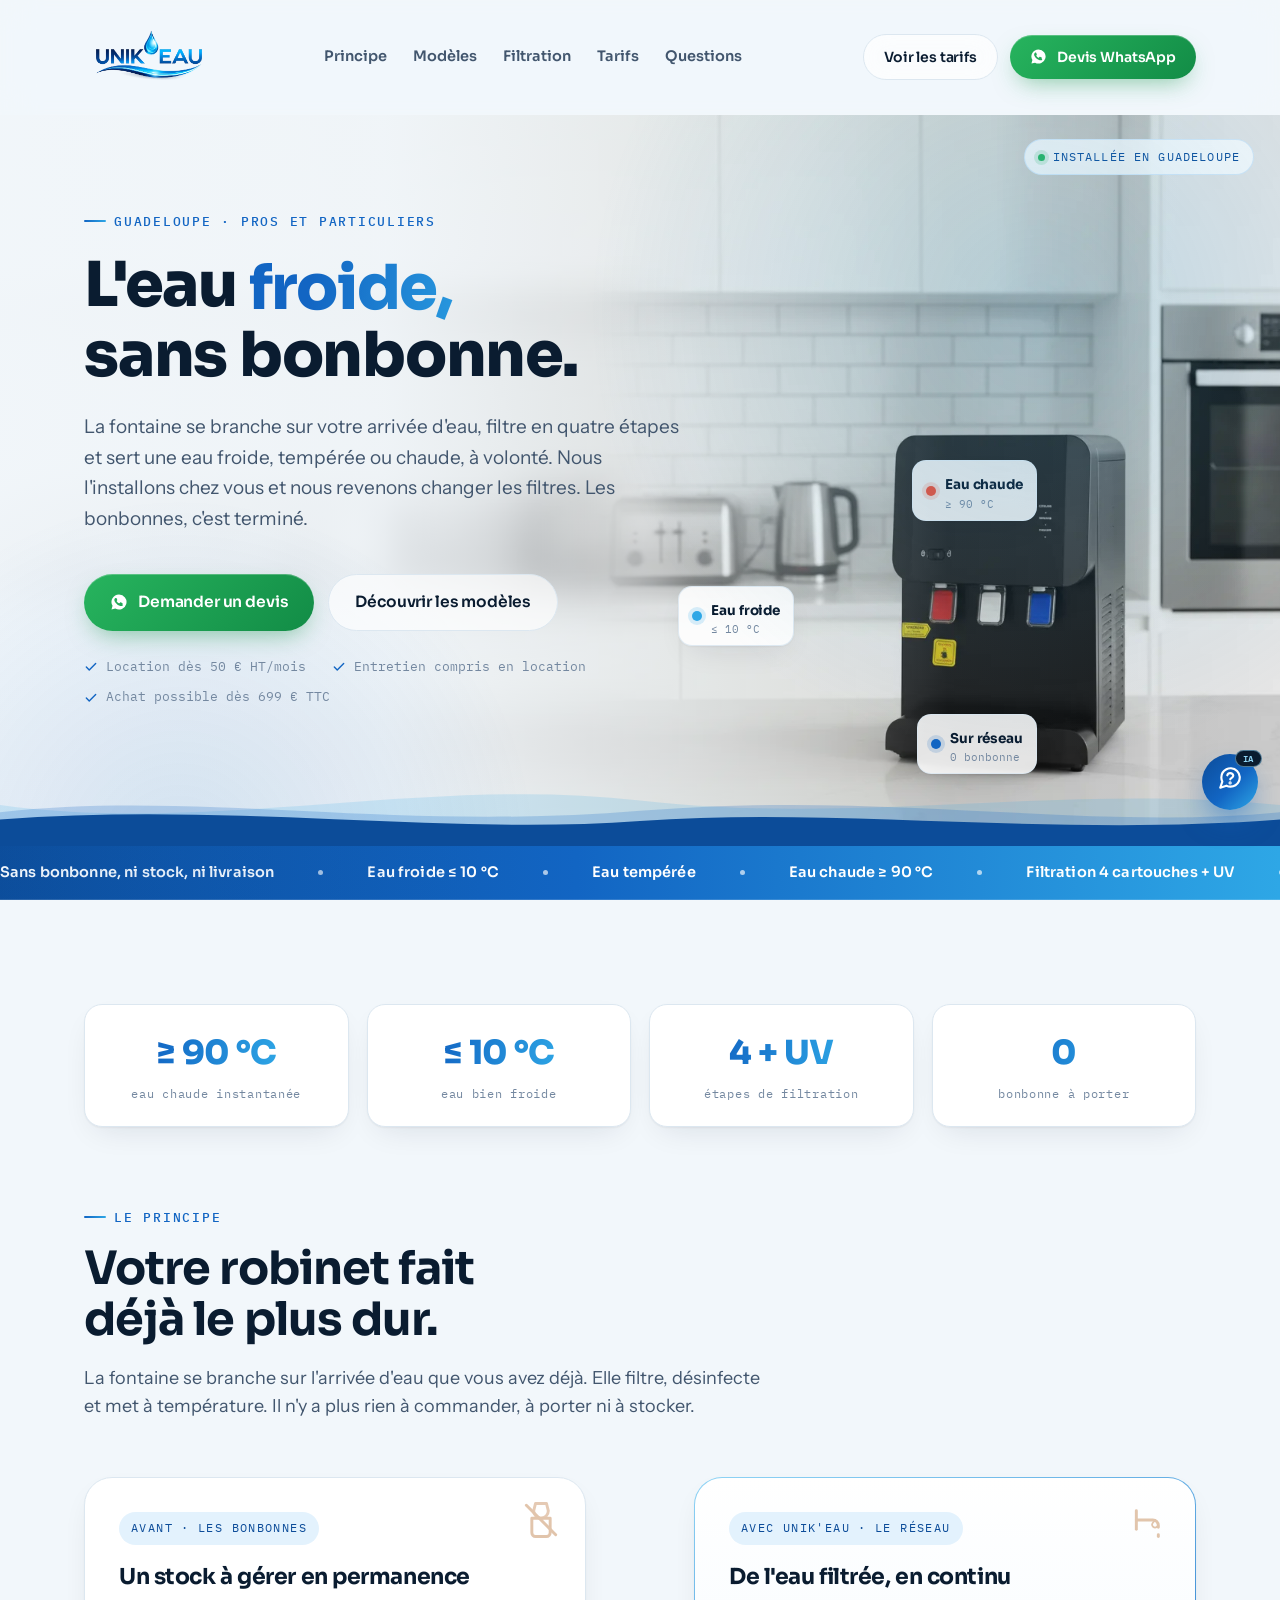
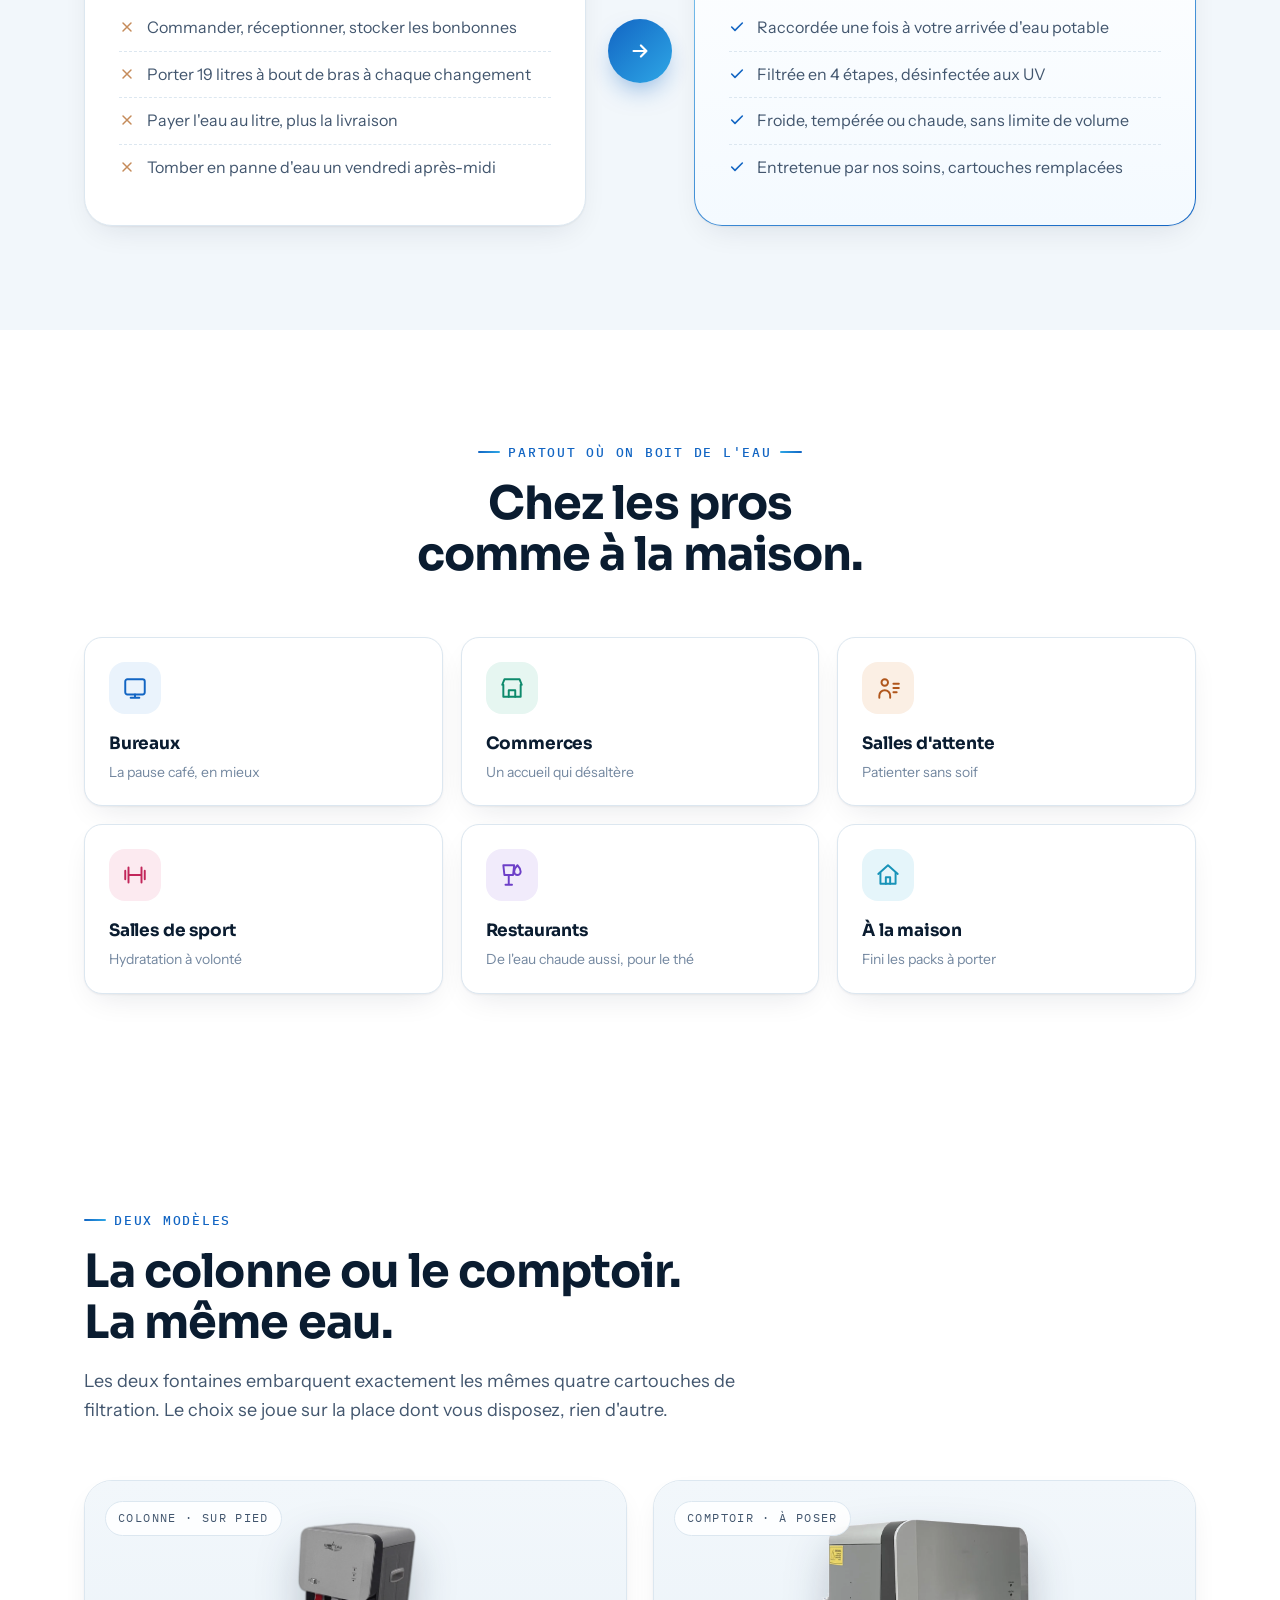
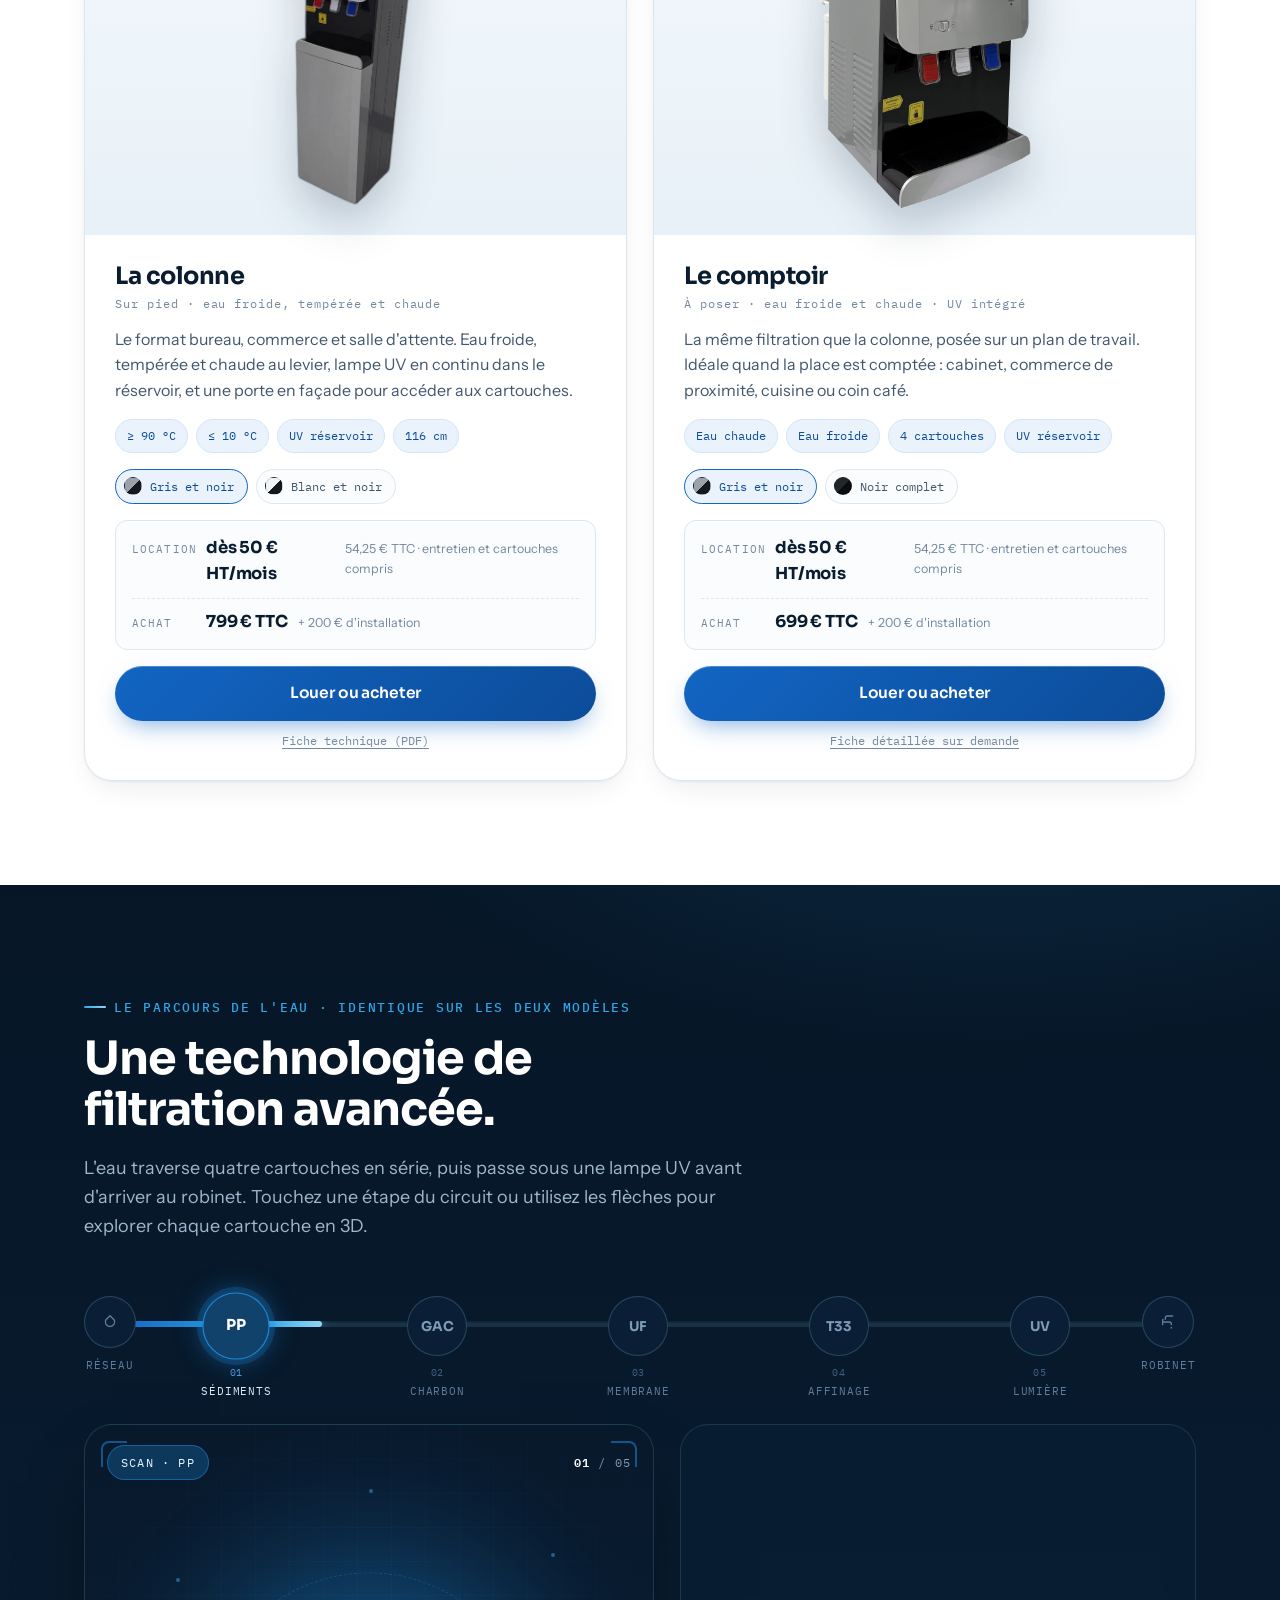
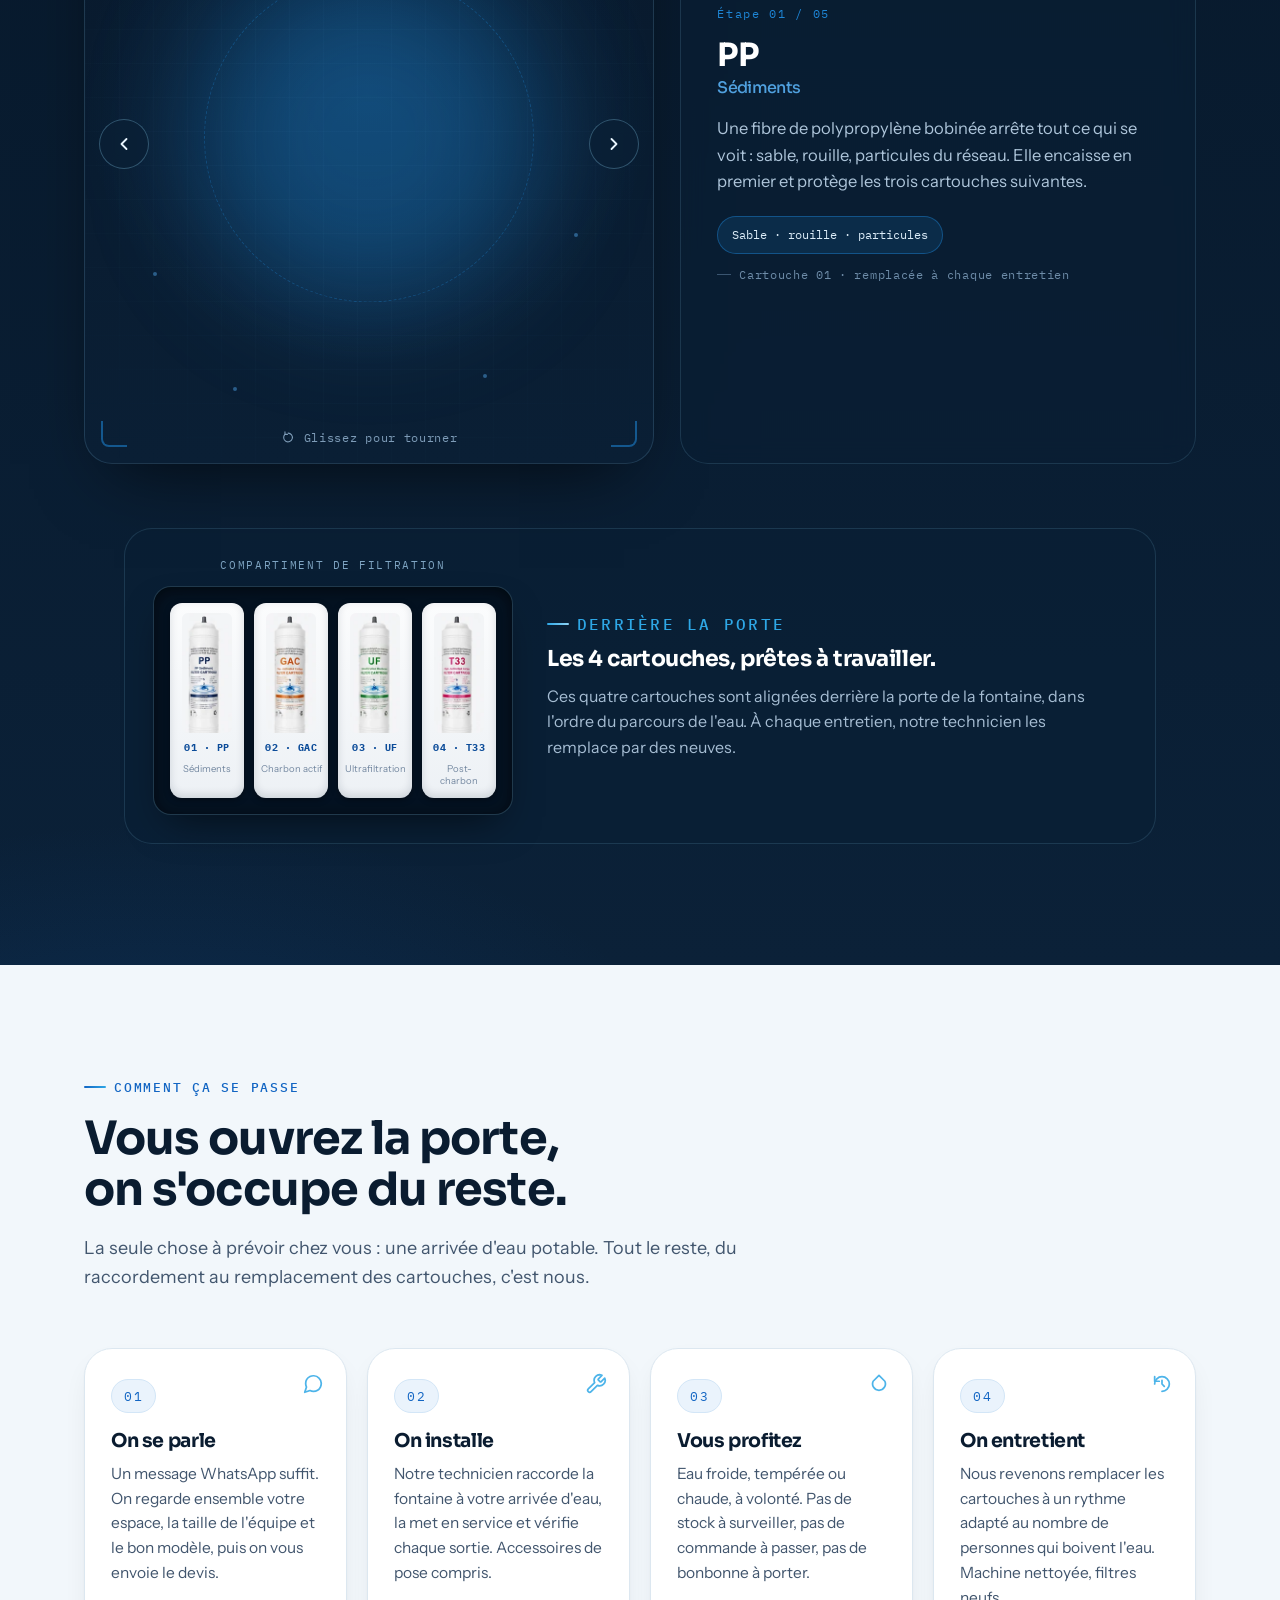
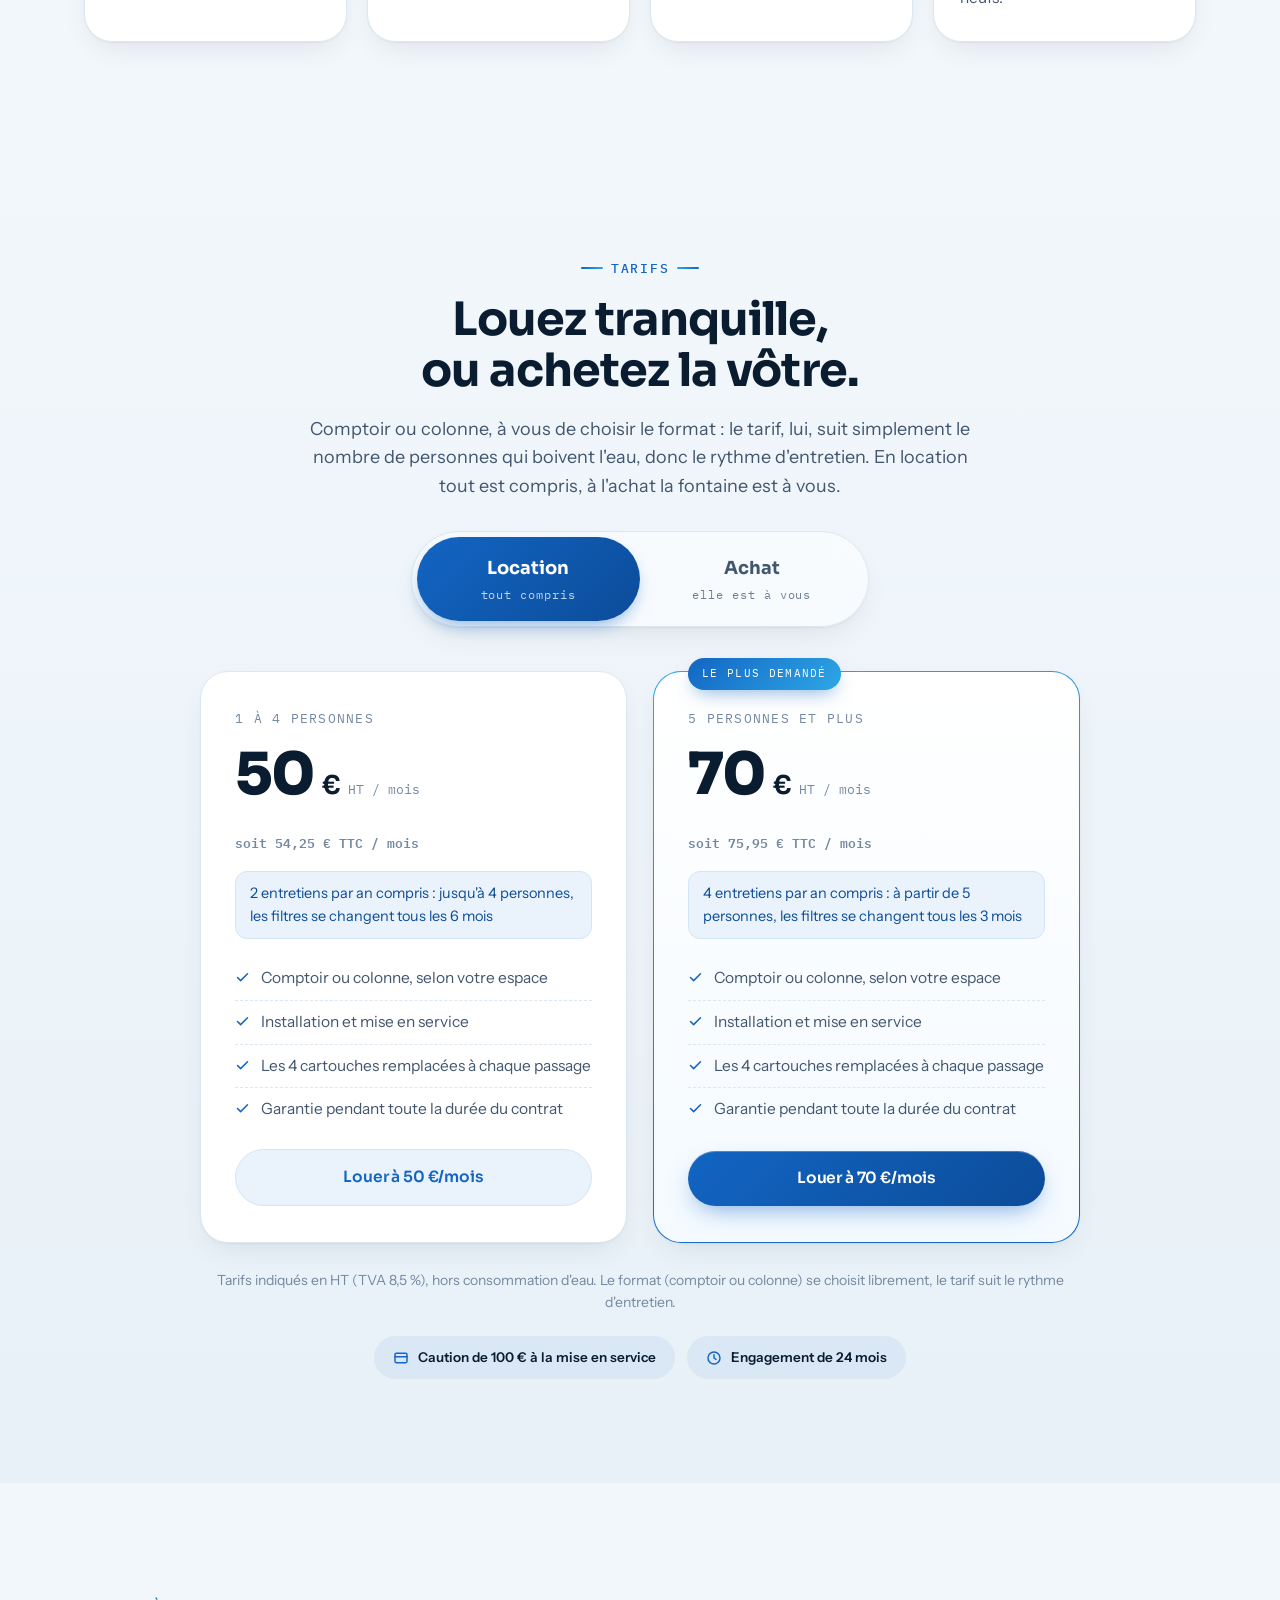
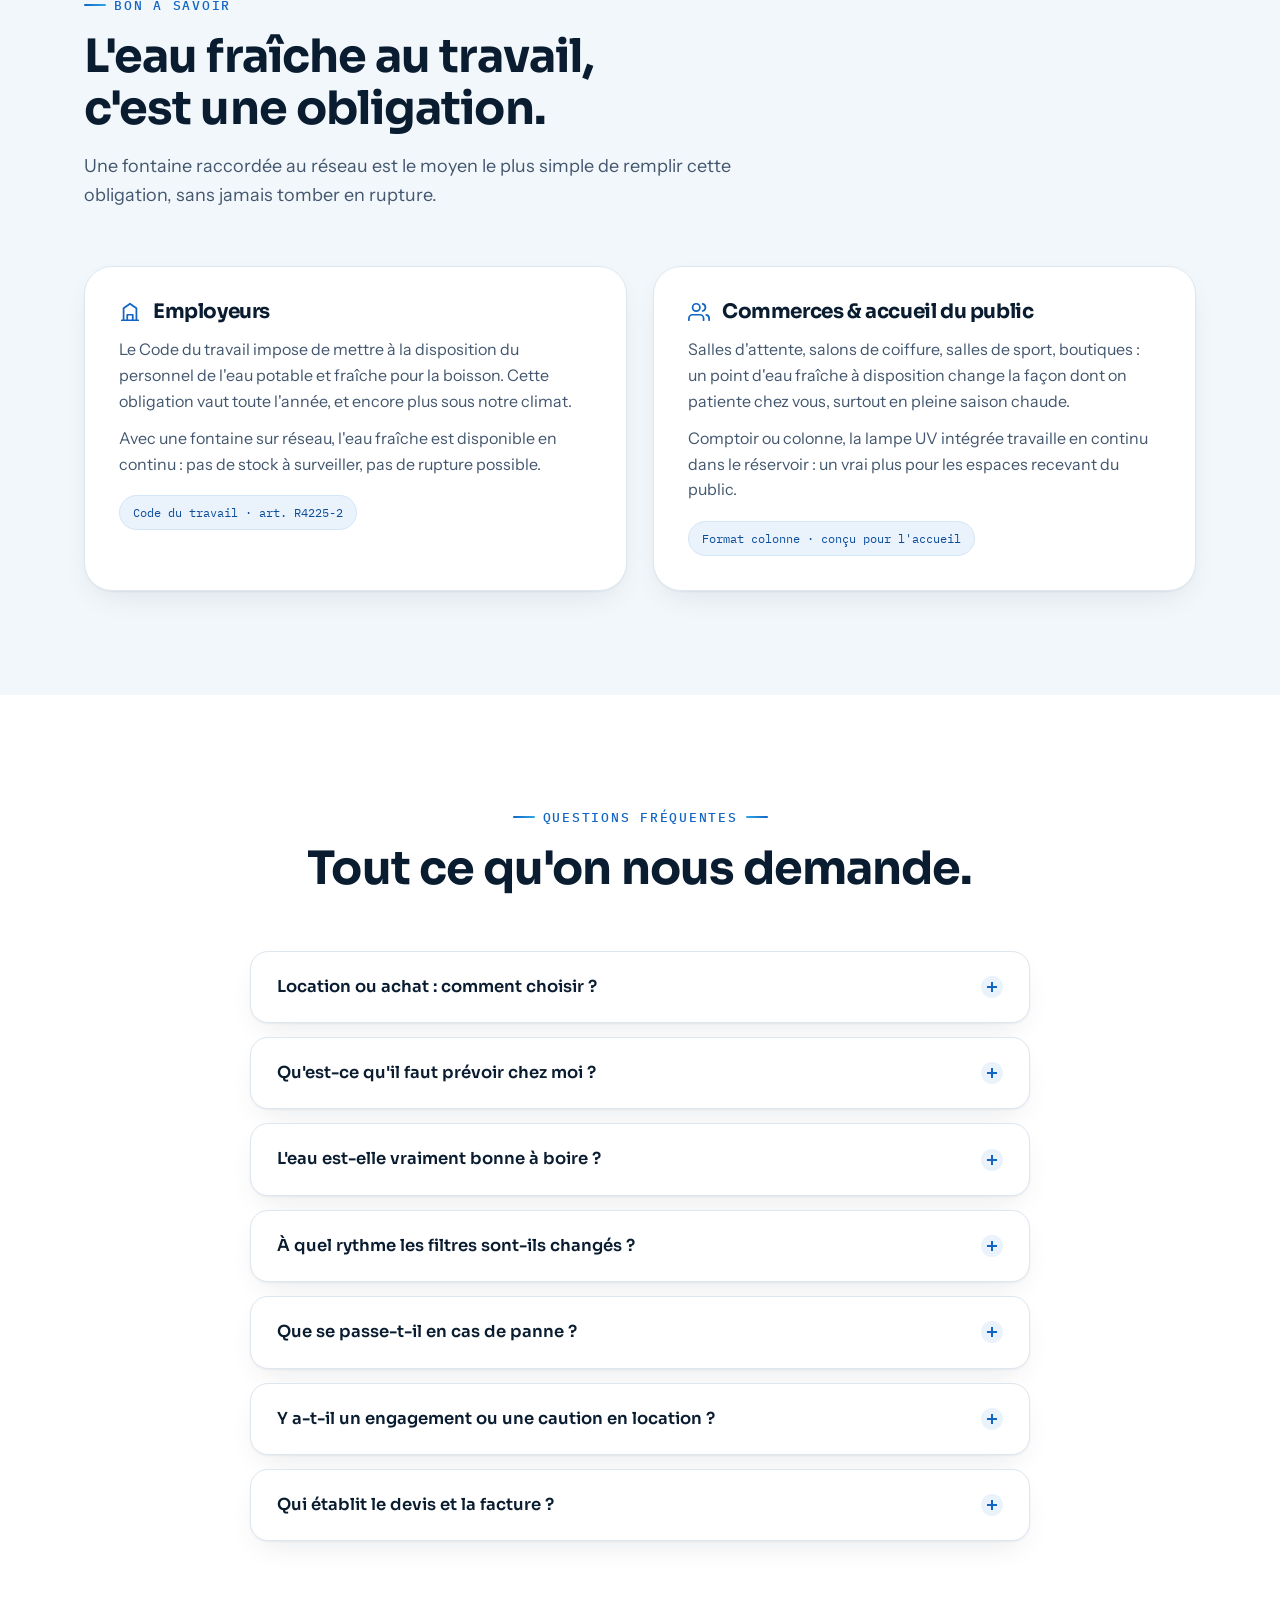
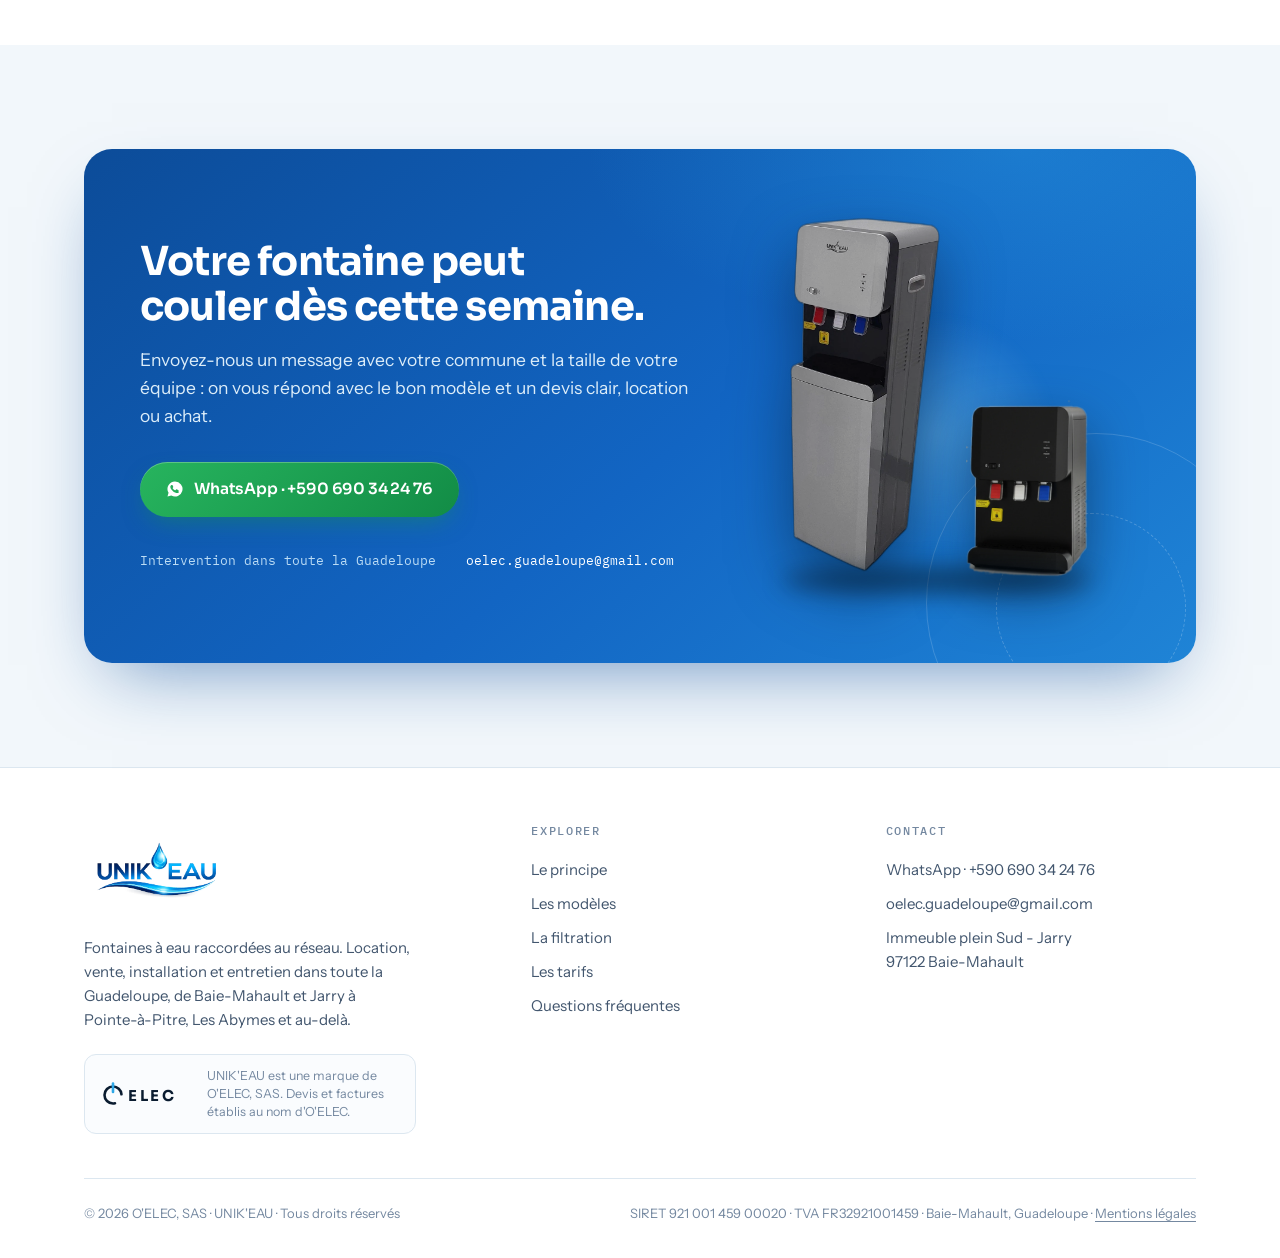
==== commit 4cb981f1: "Add files via upload" ====
--- a/index.html
+++ b/index.html
@@ -827,5 +827,6 @@
 </a>
 
 <script src="script.js" defer></script>
+<script src="chatbot.js" defer></script>
 </body>
 </html>
--- a/styles.css
+++ b/styles.css
@@ -39,7 +39,7 @@
 
 /* ---------- Base ---------- */
 *,*::before,*::after{box-sizing:border-box}
-html{scroll-behavior:smooth}
+html{scroll-behavior:smooth;scroll-padding-top:84px}
 @media (prefers-reduced-motion:reduce){html{scroll-behavior:auto}}
 body{
   margin:0;
@@ -955,6 +955,8 @@
   .nav__links{display:none}
   .burger{display:grid}
   .nav__actions .btn--ghost{display:none}
+  .nav__inner{justify-content:space-between;gap:14px}
+  .nav__actions{flex:none}
 }
 @media (max-width:980px){
   .section{padding:80px 0}
@@ -1014,6 +1016,27 @@
 }
 @media (max-width:640px){
   body{font-size:16px}
+  .nav__inner{padding:11px 16px;gap:10px}
+  .nav__brand img{width:96px}
+  .nav__actions{gap:8px}
+  .nav__actions .btn--wa{padding:10px 12px;font-size:12.5px;gap:6px}
+  .nav__actions .btn--wa svg{width:15px;height:15px}
+  .burger{width:40px;height:40px;flex:none}
+  .lterms{gap:8px}
+  .lterm{padding:9px 13px;font-size:12.5px}
+  .rack__bay{gap:8px;padding:12px}
+  .rack__slot{padding:8px 5px 9px;gap:6px}
+  .rack__slot i{font-size:8.5px}
+  .cta__tall{width:116px}
+  .cta__small{width:90px}
+  .cta__halo{width:250px;height:250px}
+  .cta__base{width:240px;height:20px}
+  .cta__visual{gap:16px}
+  .cta h2{font-size:26px}
+  .cta__lead{font-size:16px}
+  .cta__meta{flex-direction:column;gap:8px}
+  .hero__cta{width:100%;flex-direction:column}
+  .hero__cta .btn{width:100%;justify-content:center;white-space:normal;text-align:center}
   .steps{grid-template-columns:1fr 1fr;gap:12px}
   .step{padding:18px 15px}
   .step::before{font-size:10px;padding:4px 9px;margin-bottom:10px}
@@ -1084,10 +1107,10 @@
 
 @media (max-width:400px){
   .wrap{padding-inline:18px}
-  .nav__inner{padding:12px 14px;gap:10px;justify-content:space-between}
-  .nav__brand img{width:92px}
-  .nav__actions{gap:8px}
-  .nav__actions .btn--wa{padding:10px 13px;font-size:12.5px;gap:7px}
+  .nav__inner{padding:10px 12px;gap:8px}
+  .nav__brand img{width:86px}
+  .nav__actions .btn--wa{padding:9px 10px;font-size:11.5px;gap:5px}
+  .rack__slot b{font-size:9px}
   .seg button{padding:12px 16px;font-size:14.5px}
   .seg button small{font-size:10px}
   .mcard__body{padding:24px 20px 26px}
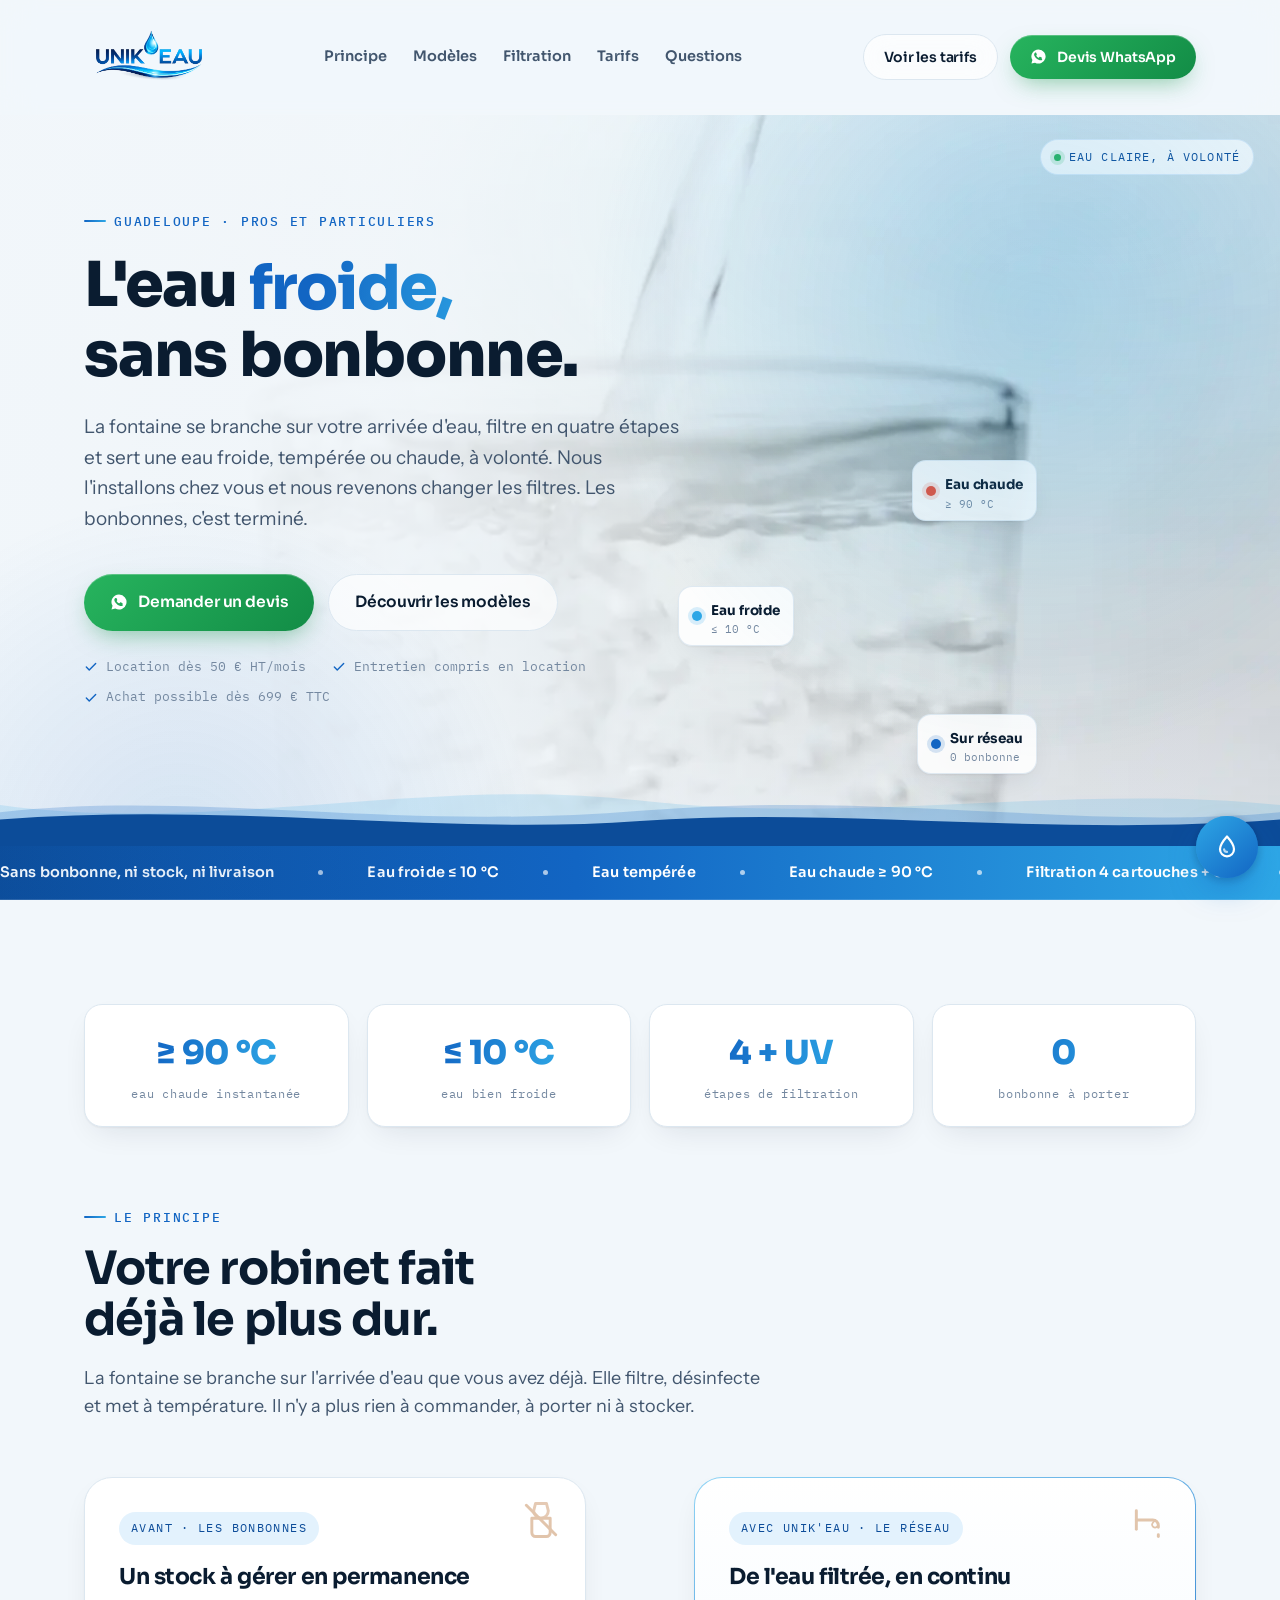
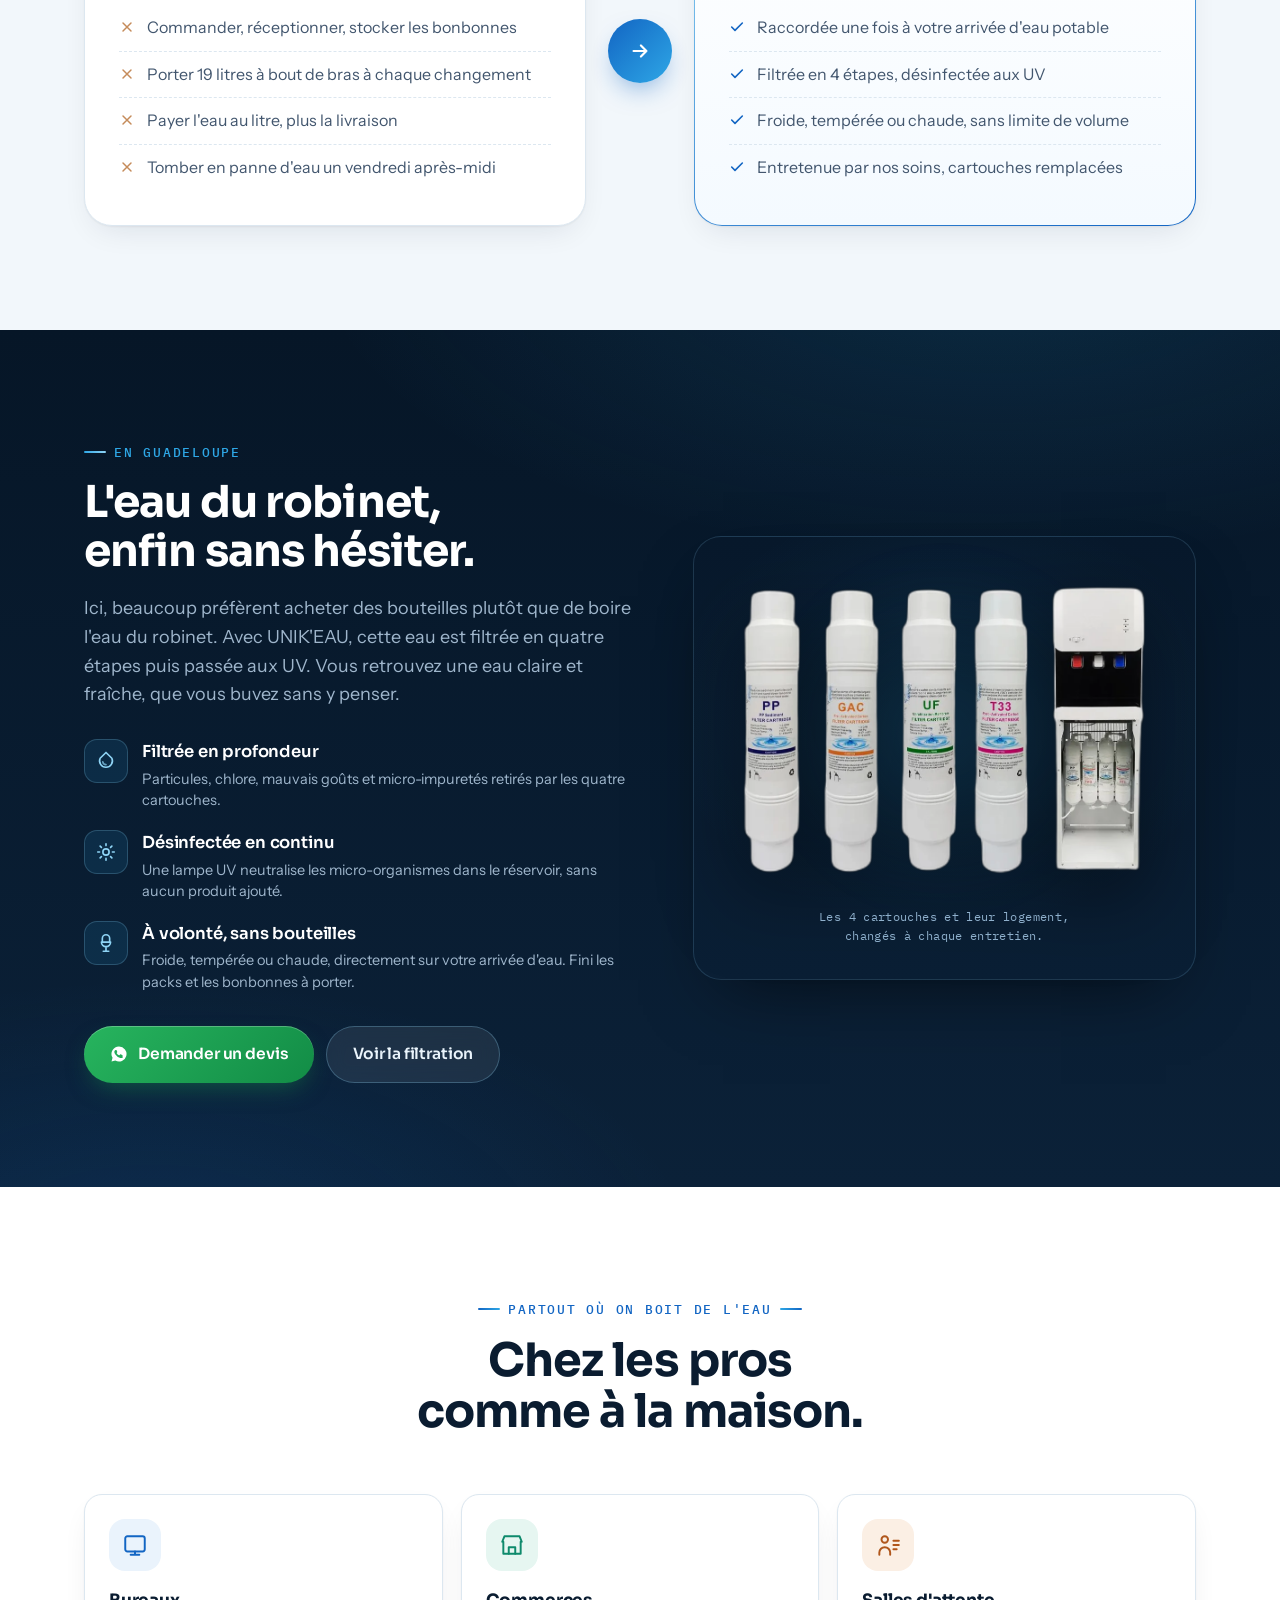
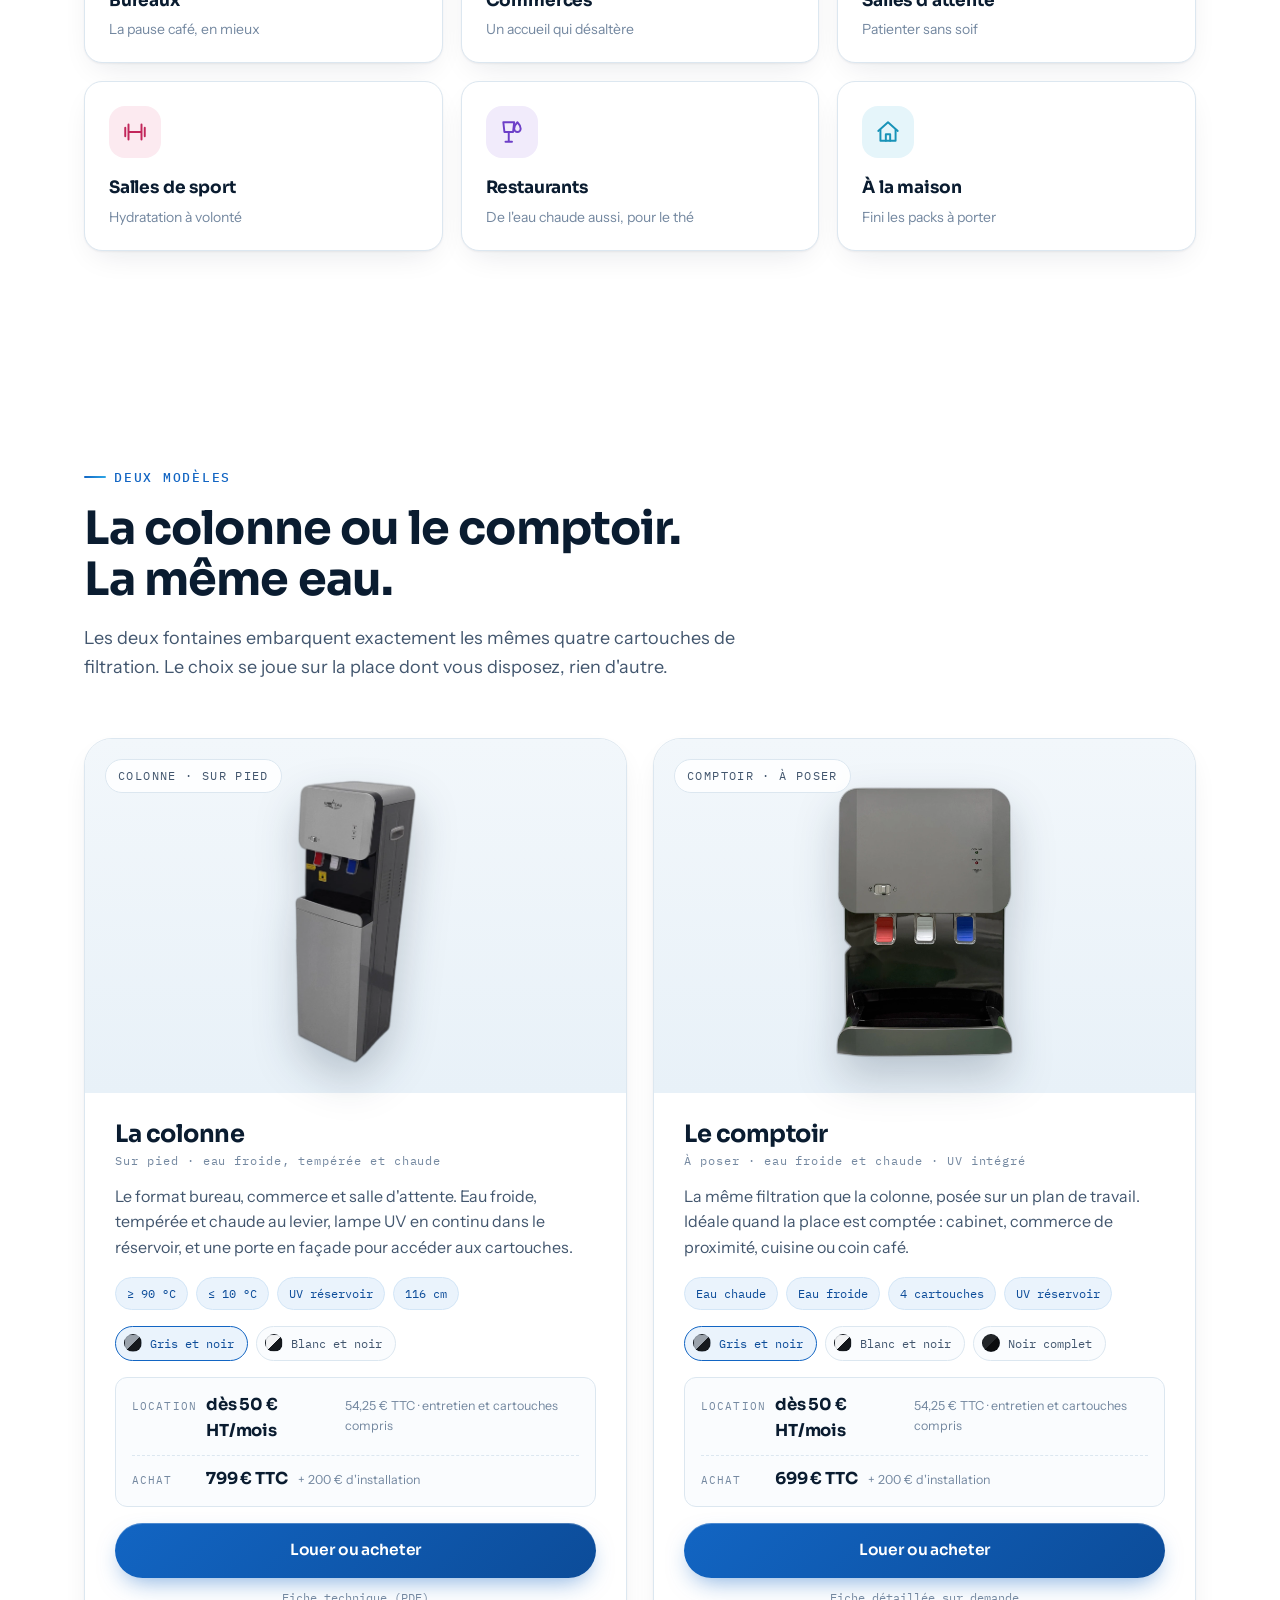
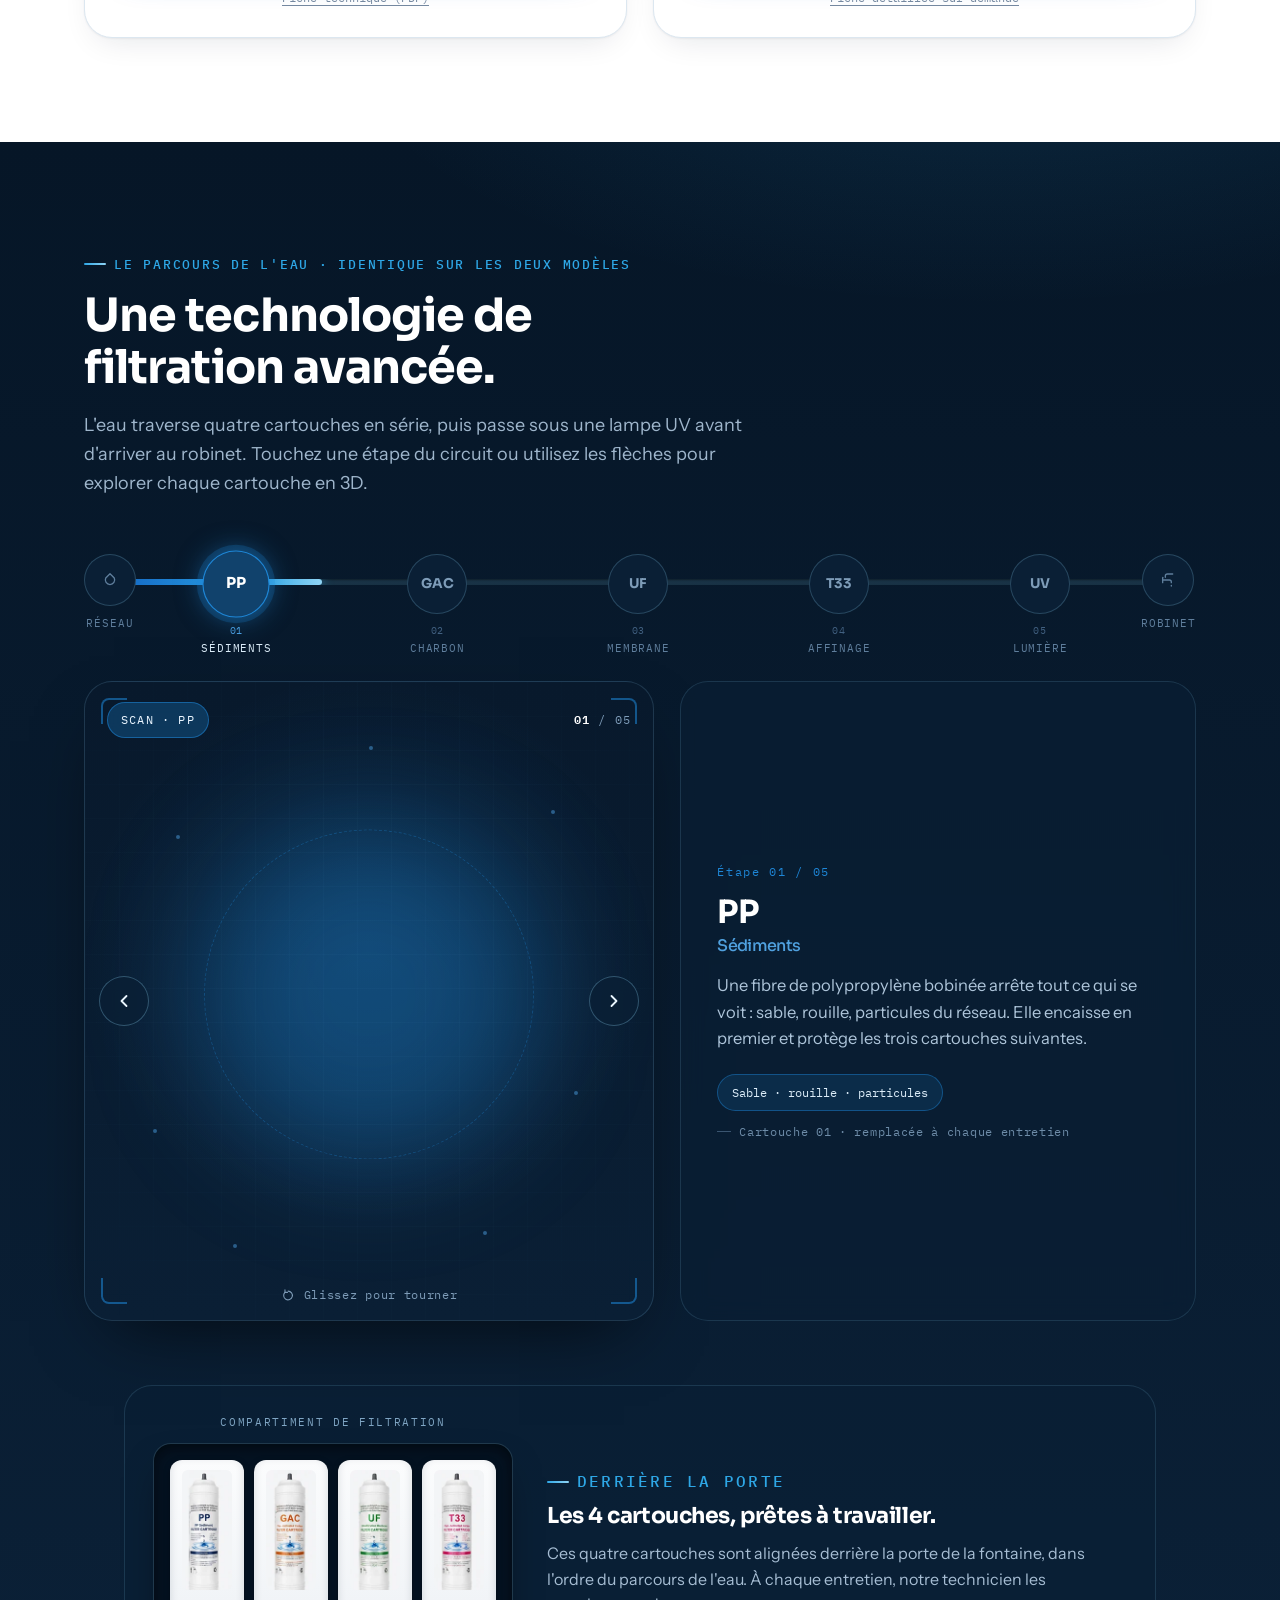
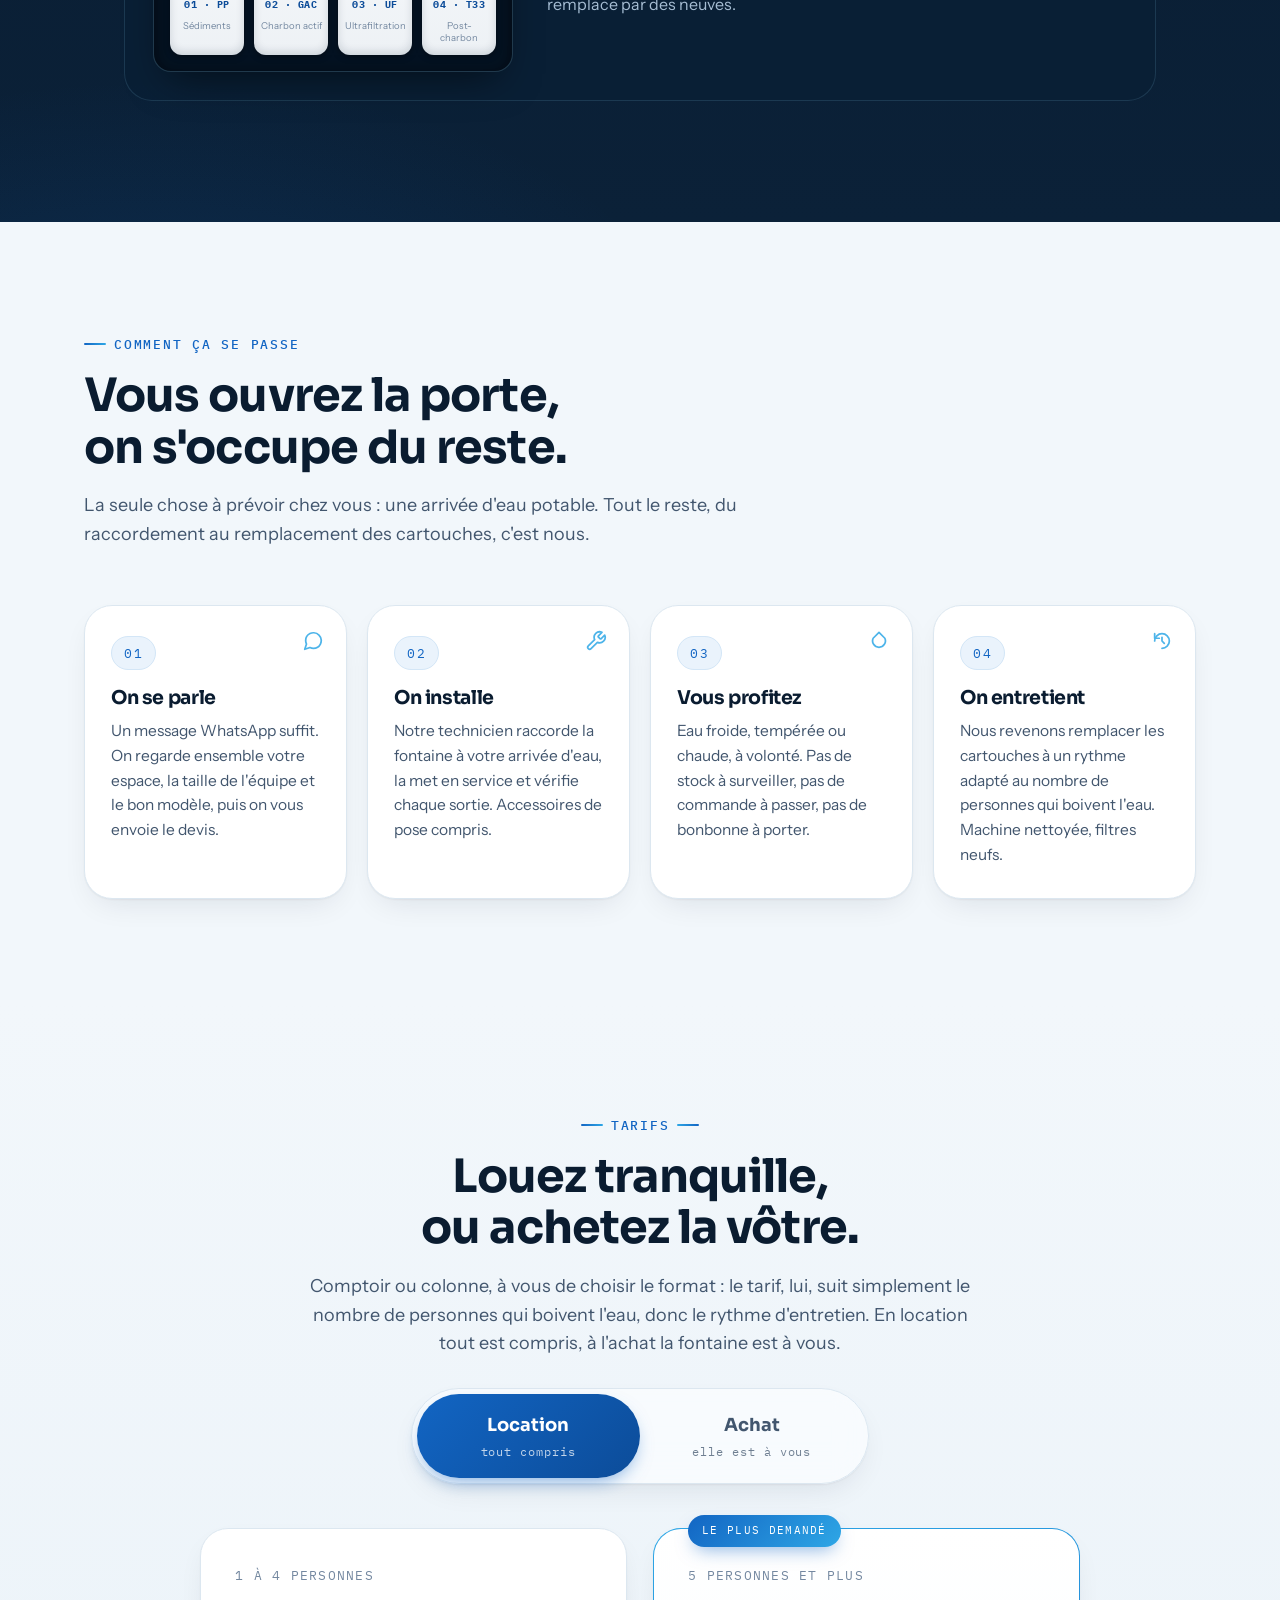
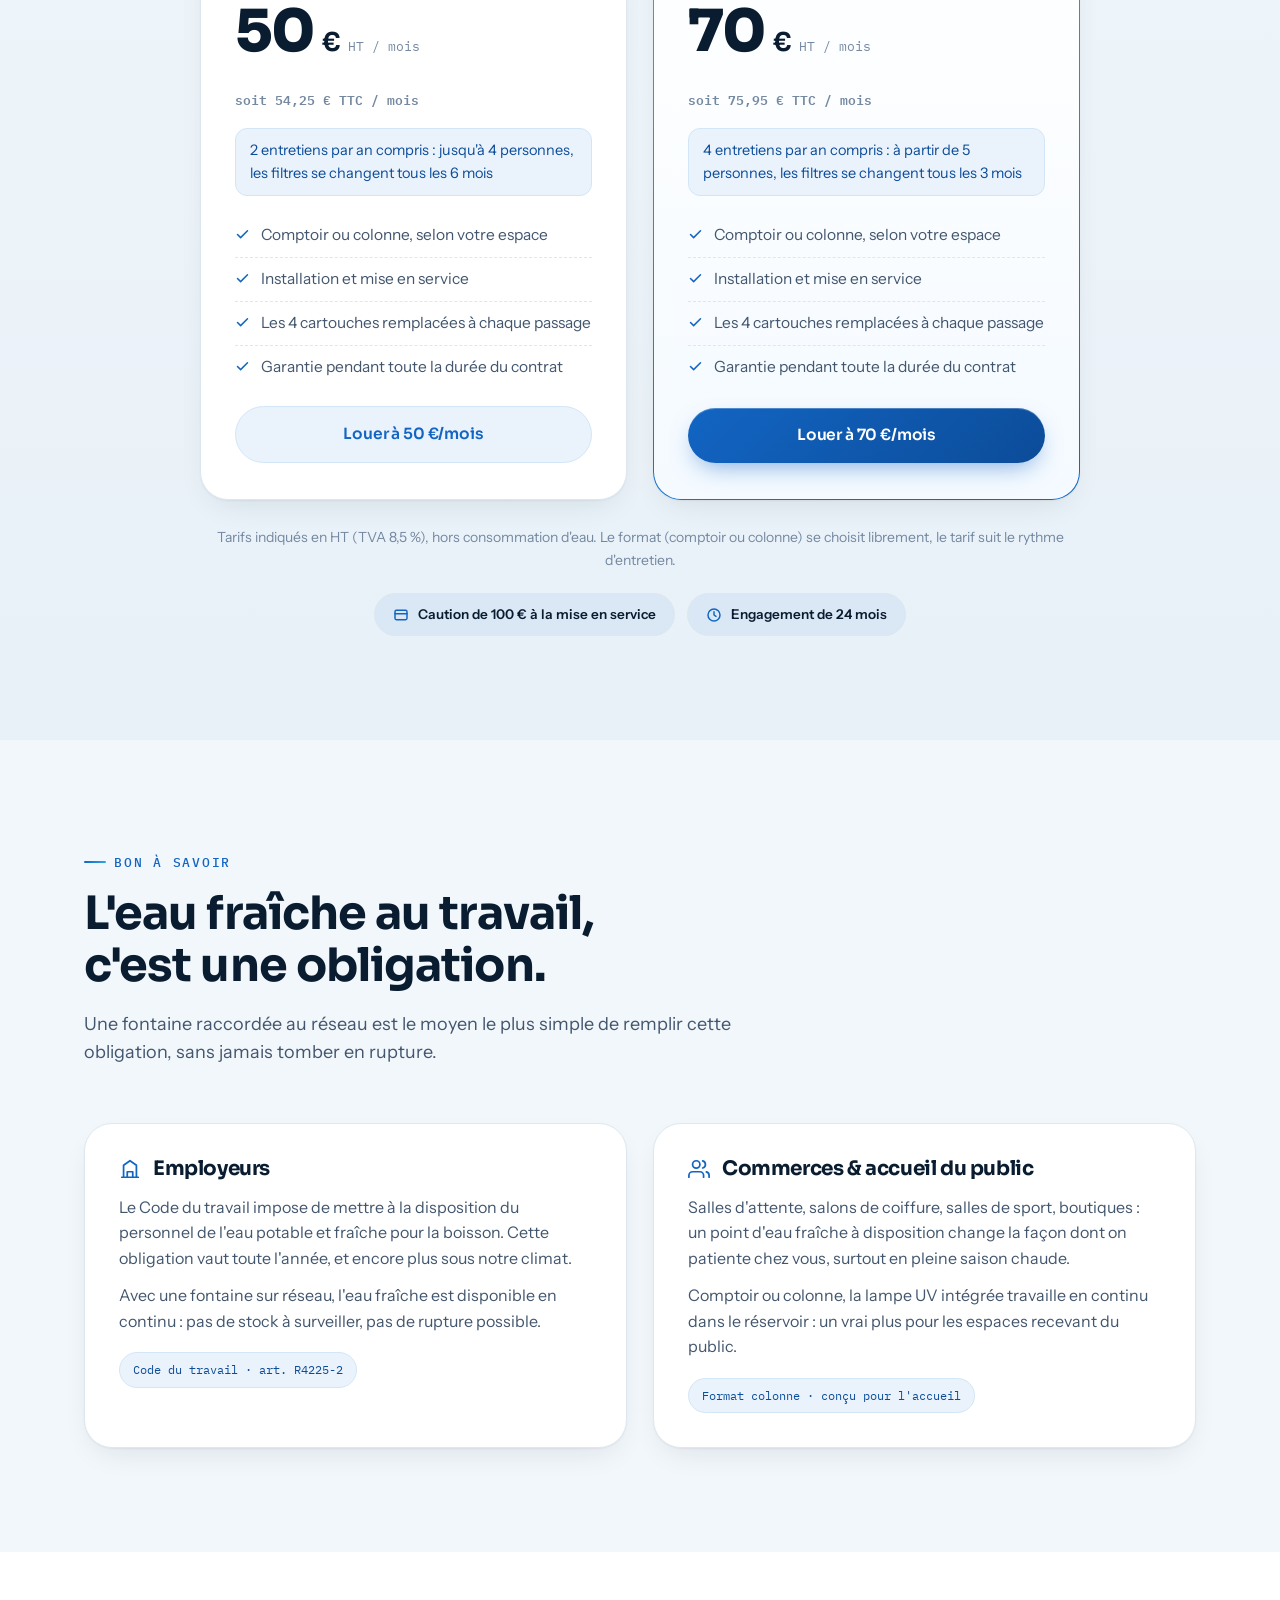
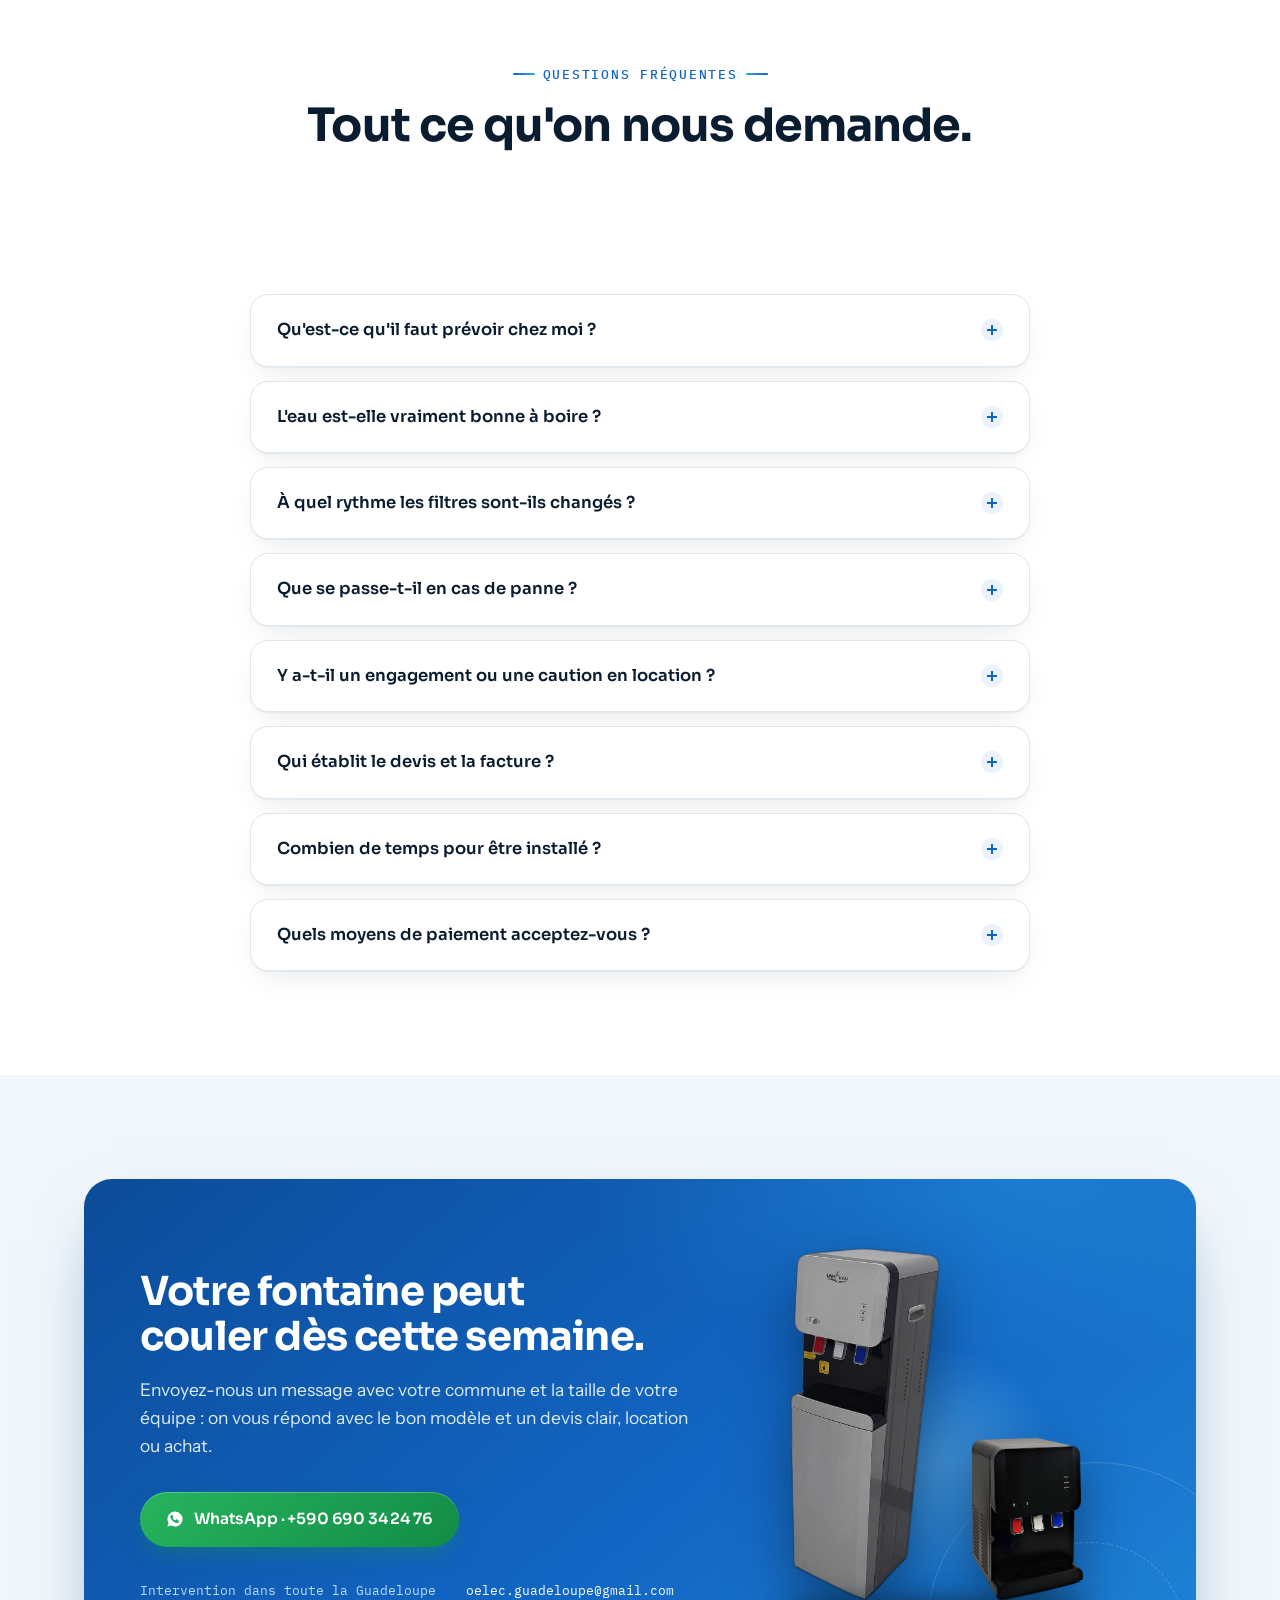
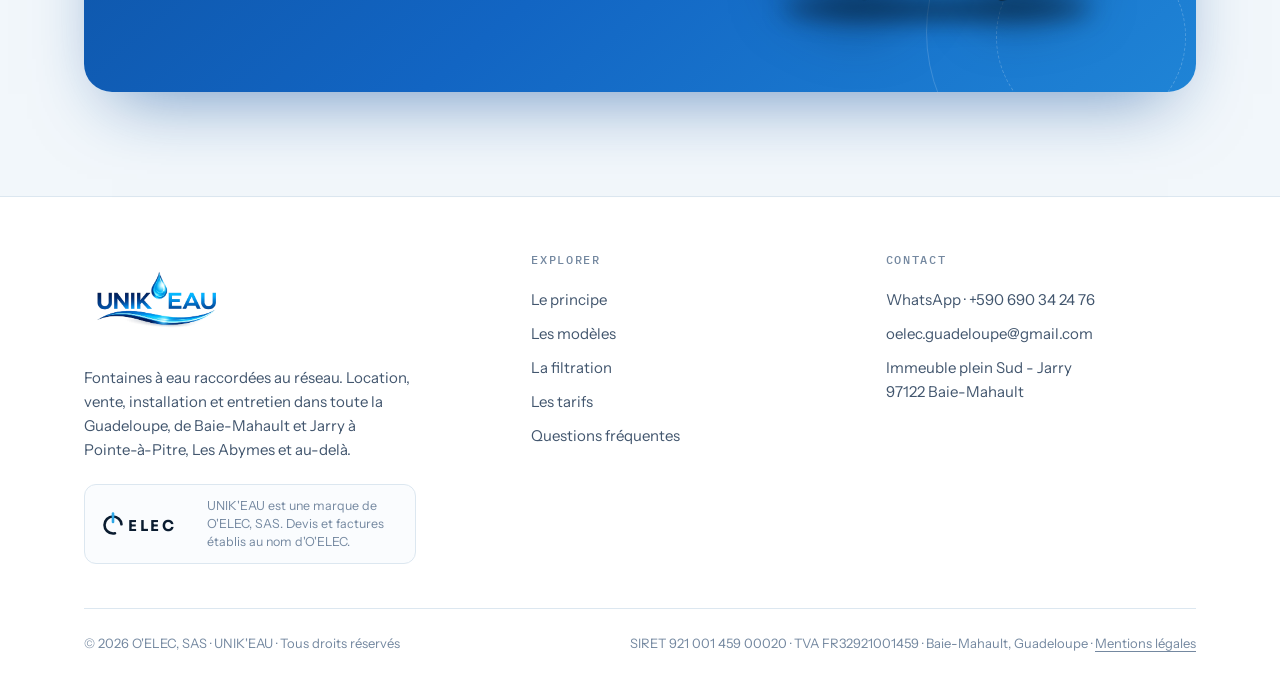
==== commit 578a369e: "Add files via upload" ====
--- a/index.html
+++ b/index.html
@@ -29,7 +29,7 @@
 <link rel="preconnect" href="https://fonts.googleapis.com">
 <link rel="preconnect" href="https://fonts.gstatic.com" crossorigin>
 <link href="https://fonts.googleapis.com/css2?family=Sora:wght@400;600;700;800&family=Instrument+Sans:wght@400;500;600&family=IBM+Plex+Mono:wght@400;500&display=swap" rel="stylesheet">
-<link rel="preload" as="image" href="assets/fontaine-grande.webp" fetchpriority="high">
+<link rel="preload" as="image" href="assets/unikeau-hero-poster.webp" fetchpriority="high">
 <link rel="stylesheet" href="styles.css">
 <script type="module" src="assets/vendor/model-viewer.min.js"></script>
 
@@ -119,6 +119,16 @@
           "@type": "Question",
           "name": "Qui établit le devis et la facture ?",
           "acceptedAnswer": { "@type": "Answer", "text": "UNIK'EAU est la marque fontaines à eau de la société O'ELEC, basée à Baie-Mahault. Vos devis, contrats et factures sont donc établis au nom d'O'ELEC : c'est normal, c'est la même maison." }
+        },
+        {
+          "@type": "Question",
+          "name": "Combien de temps pour être installé ?",
+          "acceptedAnswer": { "@type": "Answer", "text": "En général, la fontaine est installée dans la semaine, au plus tard sous deux semaines après validation du devis. Un seul passage suffit : raccordement à l'arrivée d'eau, mise en service et vérification de chaque sortie." }
+        },
+        {
+          "@type": "Question",
+          "name": "Quels moyens de paiement acceptez-vous ?",
+          "acceptedAnswer": { "@type": "Answer", "text": "Carte, virement, espèces et facture. Le devis et la facture sont établis au nom d'O'ELEC, la société derrière la marque UNIK'EAU." }
         }
       ]
     }
@@ -181,8 +191,12 @@
 
       <div class="hero__visual">
         <div class="hero__media">
-          <img src="assets/ambiance-cuisine.webp" alt="Fontaine à eau de comptoir UNIK'EAU noire installée dans une cuisine lumineuse" width="1024" height="1024" fetchpriority="high">
-          <span class="stage__badge"><i></i>Installée en Guadeloupe</span>
+          <video class="hero__video" id="heroVideo" autoplay muted loop playsinline preload="auto"
+                 poster="assets/unikeau-hero-poster.webp" aria-hidden="true" tabindex="-1">
+            <source src="assets/unikeau-hero.mp4" type="video/mp4">
+          </video>
+          <img class="hero__videofallback" src="assets/unikeau-hero-poster.webp" alt="Verre rempli d'une eau claire et fraîche servie par une fontaine UNIK'EAU" width="1280" height="720" decoding="async">
+          <span class="stage__badge"><i></i>Eau claire, à volonté</span>
           <span class="tap tap--hot"><i></i><span><b>Eau chaude</b><small>≥ 90 °C</small></span></span>
           <span class="tap tap--cold"><i></i><span><b>Eau froide</b><small>≤ 10 °C</small></span></span>
           <span class="tap tap--net"><i></i><span><b>Sur réseau</b><small>0 bonbonne</small></span></span>
@@ -288,6 +302,48 @@
   </div>
 </section>
 
+<!-- ============================== CONFIANCE / EAU GUADELOUPE ============================== -->
+<section class="section section--deep trust" id="confiance">
+  <div class="wrap">
+    <div class="trust__grid">
+      <div class="trust__copy">
+        <p class="eyebrow">En Guadeloupe</p>
+        <h2>L'eau du robinet,<br>enfin sans hésiter.</h2>
+        <p class="shead__lead">Ici, beaucoup préfèrent acheter des bouteilles plutôt que de boire l'eau du robinet. Avec UNIK'EAU, cette eau est filtrée en quatre étapes puis passée aux UV. Vous retrouvez une eau claire et fraîche, que vous buvez sans y penser.</p>
+
+        <ul class="trust__points">
+          <li class="trust__point">
+            <span class="trust__ic" aria-hidden="true"><svg width="22" height="22" viewBox="0 0 24 24" fill="none" stroke="currentColor" stroke-width="1.8" stroke-linecap="round" stroke-linejoin="round"><path d="M12 2.7 5.6 9a7 7 0 1 0 12.8 0L12 2.7z"/><path d="M8.5 13a3.5 3.5 0 0 0 3.5 3" opacity=".7"/></svg></span>
+            <div><b>Filtrée en profondeur</b><p>Particules, chlore, mauvais goûts et micro-impuretés retirés par les quatre cartouches.</p></div>
+          </li>
+          <li class="trust__point">
+            <span class="trust__ic" aria-hidden="true"><svg width="22" height="22" viewBox="0 0 24 24" fill="none" stroke="currentColor" stroke-width="1.8" stroke-linecap="round" stroke-linejoin="round"><path d="M12 3v2M12 19v2M3 12h2M19 12h2M5.6 5.6l1.4 1.4M17 17l1.4 1.4M18.4 5.6 17 7M7 17l-1.4 1.4"/><circle cx="12" cy="12" r="3.4"/></svg></span>
+            <div><b>Désinfectée en continu</b><p>Une lampe UV neutralise les micro-organismes dans le réservoir, sans aucun produit ajouté.</p></div>
+          </li>
+          <li class="trust__point">
+            <span class="trust__ic" aria-hidden="true"><svg width="22" height="22" viewBox="0 0 24 24" fill="none" stroke="currentColor" stroke-width="1.8" stroke-linecap="round" stroke-linejoin="round"><path d="M7 11h10M7 11a5 5 0 0 0 10 0M8 11V7a4 4 0 0 1 8 0v4M9 21h6M12 16v5"/></svg></span>
+            <div><b>À volonté, sans bouteilles</b><p>Froide, tempérée ou chaude, directement sur votre arrivée d'eau. Fini les packs et les bonbonnes à porter.</p></div>
+          </li>
+        </ul>
+
+        <div class="trust__cta">
+          <a class="btn btn--wa" href="https://wa.me/590690342476?text=Bonjour%20UNIK'EAU%2C%20j'aimerais%20un%20devis%20pour%20une%20fontaine%20%C3%A0%20eau." target="_blank" rel="noopener">
+            <svg width="18" height="18" viewBox="0 0 24 24" fill="currentColor" aria-hidden="true"><path d="M12 2a10 10 0 0 0-8.6 15.1L2 22l5.1-1.3A10 10 0 1 0 12 2Zm5.4 14.1c-.2.7-1.3 1.3-1.9 1.3-.5.1-1.1.1-1.8-.1-.4-.1-1-.3-1.7-.6-2.9-1.3-4.8-4.2-5-4.4-.1-.2-1.2-1.6-1.2-3s.7-2.1 1-2.4c.3-.3.6-.4.8-.4h.6c.2 0 .4 0 .6.5s.8 1.9.8 2c.1.1.1.3 0 .5-.4.9-.9 1-.7 1.4.8 1.3 1.7 2.1 3 2.8.3.2.5.1.7-.1l.9-1.1c.2-.3.4-.2.7-.1l2 1c.3.1.5.2.5.3.1.1.1.7-.3 1.4Z"/></svg>
+            Demander un devis
+          </a>
+          <a class="btn btn--glass" href="#filtration">Voir la filtration</a>
+        </div>
+      </div>
+
+      <figure class="trust__visual">
+        <span class="trust__halo" aria-hidden="true"></span>
+        <img src="assets/filtres-groupe.webp" alt="Les quatre cartouches de filtration PP, GAC, UF et T33 et leur emplacement dans la fontaine" width="961" height="704" loading="lazy" decoding="async">
+        <figcaption>Les 4 cartouches et leur logement, changés à chaque entretien.</figcaption>
+      </figure>
+    </div>
+  </div>
+</section>
+
 <!-- ============================== LIEUX ============================== -->
 <section class="section section--white" id="lieux">
   <div class="wrap">
@@ -364,8 +420,9 @@
       <article class="mcard" data-card>
         <div class="mcard__media">
           <span class="mcard__pin">Comptoir · à poser</span>
-          <img class="vimg is-on" data-v="grise" src="assets/fontaine-petite-grise.webp" alt="Fontaine à eau de comptoir UNIK'EAU gris et noir, format compact à poser" width="662" height="900" loading="lazy" decoding="async">
-          <img class="vimg" data-v="noire" src="assets/fontaine-petite-noire.webp" alt="Fontaine à eau de comptoir UNIK'EAU noire, format compact à poser" width="644" height="930" loading="lazy" decoding="async">
+          <img class="vimg is-on" data-v="grise" src="assets/fontaine-petite-grise.webp" alt="Fontaine à eau de comptoir UNIK'EAU gris et noir, format compact à poser" width="749" height="1100" loading="lazy" decoding="async">
+          <img class="vimg" data-v="blanche" src="assets/fontaine-petite-blanche.webp" alt="Fontaine à eau de comptoir UNIK'EAU blanc et noir, format compact à poser" width="423" height="508" loading="lazy" decoding="async">
+          <img class="vimg" data-v="noire" src="assets/fontaine-petite-noire.webp" alt="Fontaine à eau de comptoir UNIK'EAU noire, format compact à poser" width="634" height="902" loading="lazy" decoding="async">
         </div>
         <div class="mcard__body">
           <h3>Le comptoir<small>À poser · eau froide et chaude · UV intégré</small></h3>
@@ -375,6 +432,7 @@
           </div>
           <div class="swatches" role="group" aria-label="Choisir le coloris du comptoir">
             <button type="button" class="sw is-on" data-v="grise"><i style="--c1:#9AA2AB;--c2:#15181C"></i>Gris et noir</button>
+            <button type="button" class="sw" data-v="blanche"><i style="--c1:#F2F3F4;--c2:#15181C"></i>Blanc et noir</button>
             <button type="button" class="sw" data-v="noire"><i style="--c1:#232629;--c2:#0B0C0E"></i>Noir complet</button>
           </div>
           <div class="mcard__price">
@@ -742,6 +800,14 @@
         <summary>Qui établit le devis et la facture ?</summary>
         <p>UNIK'EAU est la marque fontaines à eau de la société O'ELEC, basée à Baie-Mahault. Vos devis, contrats et factures sont donc établis au nom d'O'ELEC : c'est normal, c'est la même maison.</p>
       </details>
+      <details class="qa">
+        <summary>Combien de temps pour être installé ?</summary>
+        <p>En général, la fontaine est installée dans la semaine, au plus tard sous deux semaines après validation du devis. Un seul passage suffit : raccordement à l'arrivée d'eau, mise en service et vérification de chaque sortie.</p>
+      </details>
+      <details class="qa">
+        <summary>Quels moyens de paiement acceptez-vous ?</summary>
+        <p>Carte, virement, espèces et facture. Le devis et la facture sont établis au nom d'O'ELEC, la société derrière la marque UNIK'EAU.</p>
+      </details>
     </div>
   </div>
 </section>
--- a/styles.css
+++ b/styles.css
@@ -229,15 +229,24 @@
 .hero__actions{grid-area:actions}
 .hero__visual{position:absolute;inset:0;z-index:-1}
 .hero__media{position:absolute;inset:0}
-.hero__media img{width:100%;height:100%;object-fit:cover;object-position:center 62%}
+.hero__media video,.hero__media img{position:absolute;inset:0;width:100%;height:100%;object-fit:cover;object-position:center 50%}
+.hero__videofallback{z-index:0}
+.hero__video{z-index:1;pointer-events:none}
+/* Teinte bleutée douce + fondu bas pour ancrer la vidéo à la marque et à la page */
+.hero__media::before{
+  content:"";position:absolute;inset:0;z-index:2;pointer-events:none;
+  background:
+    radial-gradient(120% 90% at 86% 12%, rgba(46,167,230,.18), transparent 55%),
+    linear-gradient(180deg, rgba(242,247,251,.10) 0%, transparent 24%, transparent 70%, rgba(242,247,251,.6) 100%);
+}
 .hero__media::after{
-  content:"";position:absolute;inset:0;
+  content:"";position:absolute;inset:0;z-index:3;
   background:linear-gradient(90deg,
-    rgba(242,247,251,.97) 0%, rgba(242,247,251,.92) 30%,
-    rgba(242,247,251,.55) 52%, rgba(242,247,251,.06) 74%, rgba(242,247,251,0) 100%);
-}
-.hero__media .stage__badge{left:auto;right:26px;top:24px;z-index:2}
-.hero__media .tap{z-index:2}
+    rgba(242,247,251,.97) 0%, rgba(242,247,251,.9) 30%,
+    rgba(242,247,251,.5) 52%, rgba(242,247,251,.06) 76%, rgba(242,247,251,0) 100%);
+}
+.hero__media .stage__badge{left:auto;right:26px;top:24px;z-index:5}
+.hero__media .tap{z-index:5}
 .hero__media .tap--hot{right:19%;top:44%;left:auto}
 .hero__media .tap--cold{left:53%;top:60%}
 .hero__media .tap--net{left:auto;right:19%;bottom:16%}
@@ -491,6 +500,42 @@
 .section--deep .eyebrow{color:var(--cyan)}
 .section--deep .eyebrow::before,.section--deep .shead--center .eyebrow::after{background:linear-gradient(90deg,var(--cyan),var(--cyan-l))}
 
+/* ---------- Confiance (bande sombre « eau de Guadeloupe ») ---------- */
+.trust__grid{display:grid;grid-template-columns:1.05fr .95fr;gap:52px;align-items:center}
+.trust__copy h2{font-size:clamp(28px,4vw,44px);font-weight:700;color:#fff}
+.trust .shead__lead{margin-top:18px;max-width:52ch}
+.trust__points{margin-top:30px;display:grid;gap:18px}
+.trust__point{display:flex;gap:14px;align-items:flex-start}
+.trust__ic{
+  flex:none;width:44px;height:44px;border-radius:13px;display:grid;place-items:center;color:var(--cyan-l);
+  background:rgba(46,167,230,.12);border:1px solid rgba(143,212,245,.22);
+}
+.trust__point b{display:block;font-family:var(--f-display);font-weight:600;font-size:16.5px;color:#fff;letter-spacing:-.01em}
+.trust__point p{margin-top:3px;font-size:14.5px;color:#9FB6CC;line-height:1.5}
+.trust__cta{margin-top:32px;display:flex;flex-wrap:wrap;gap:12px}
+
+.btn--glass{
+  color:#EAF4FB;background:rgba(255,255,255,.08);
+  border:1px solid rgba(143,212,245,.28);
+  -webkit-backdrop-filter:blur(10px);backdrop-filter:blur(10px);
+}
+.btn--glass:hover{transform:translateY(-2px);background:rgba(255,255,255,.14)}
+
+.trust__visual{
+  position:relative;margin:0;border-radius:var(--r-lg);padding:34px;display:grid;place-items:center;
+  background:radial-gradient(80% 70% at 50% 40%, rgba(46,167,230,.10), transparent 70%),linear-gradient(180deg,#08192C,#0A1F35);
+  border:1px solid rgba(143,212,245,.16);box-shadow:0 30px 70px -30px rgba(0,0,0,.6);
+}
+.trust__halo{position:absolute;left:50%;top:44%;width:340px;height:340px;transform:translate(-50%,-50%);border-radius:50%;background:radial-gradient(circle,rgba(46,167,230,.22),transparent 65%);filter:blur(30px);pointer-events:none}
+.trust__visual img{position:relative;max-height:360px;width:auto;filter:drop-shadow(0 24px 40px rgba(0,0,0,.5))}
+.trust__visual figcaption{position:relative;margin-top:18px;font-family:var(--f-mono);font-size:12px;letter-spacing:.03em;color:#8FB0CC;text-align:center;max-width:36ch}
+
+@media (max-width:920px){
+  .trust__grid{grid-template-columns:1fr;gap:32px}
+  .trust__visual{padding:26px}
+  .trust__visual img{max-height:280px}
+}
+
 
 
 .lab{
@@ -964,7 +1009,7 @@
   .hero__visual{position:relative;inset:auto;z-index:auto;grid-area:visual}
   .hero__media{position:relative;height:340px;border-radius:var(--r-lg);overflow:hidden;box-shadow:var(--sh-pop)}
   .hero__media::after{background:linear-gradient(180deg,rgba(242,247,251,0) 55%,rgba(242,247,251,.2) 100%)}
-  .hero__media img{object-position:87% 62%}
+  .hero__media video,.hero__media img{object-position:center 48%}
   .hero__media .stage__badge{right:auto;left:14px;top:14px}
   .hero__media .tap--hot{right:8%;top:26%}
   .hero__media .tap--cold{left:6%;top:52%}
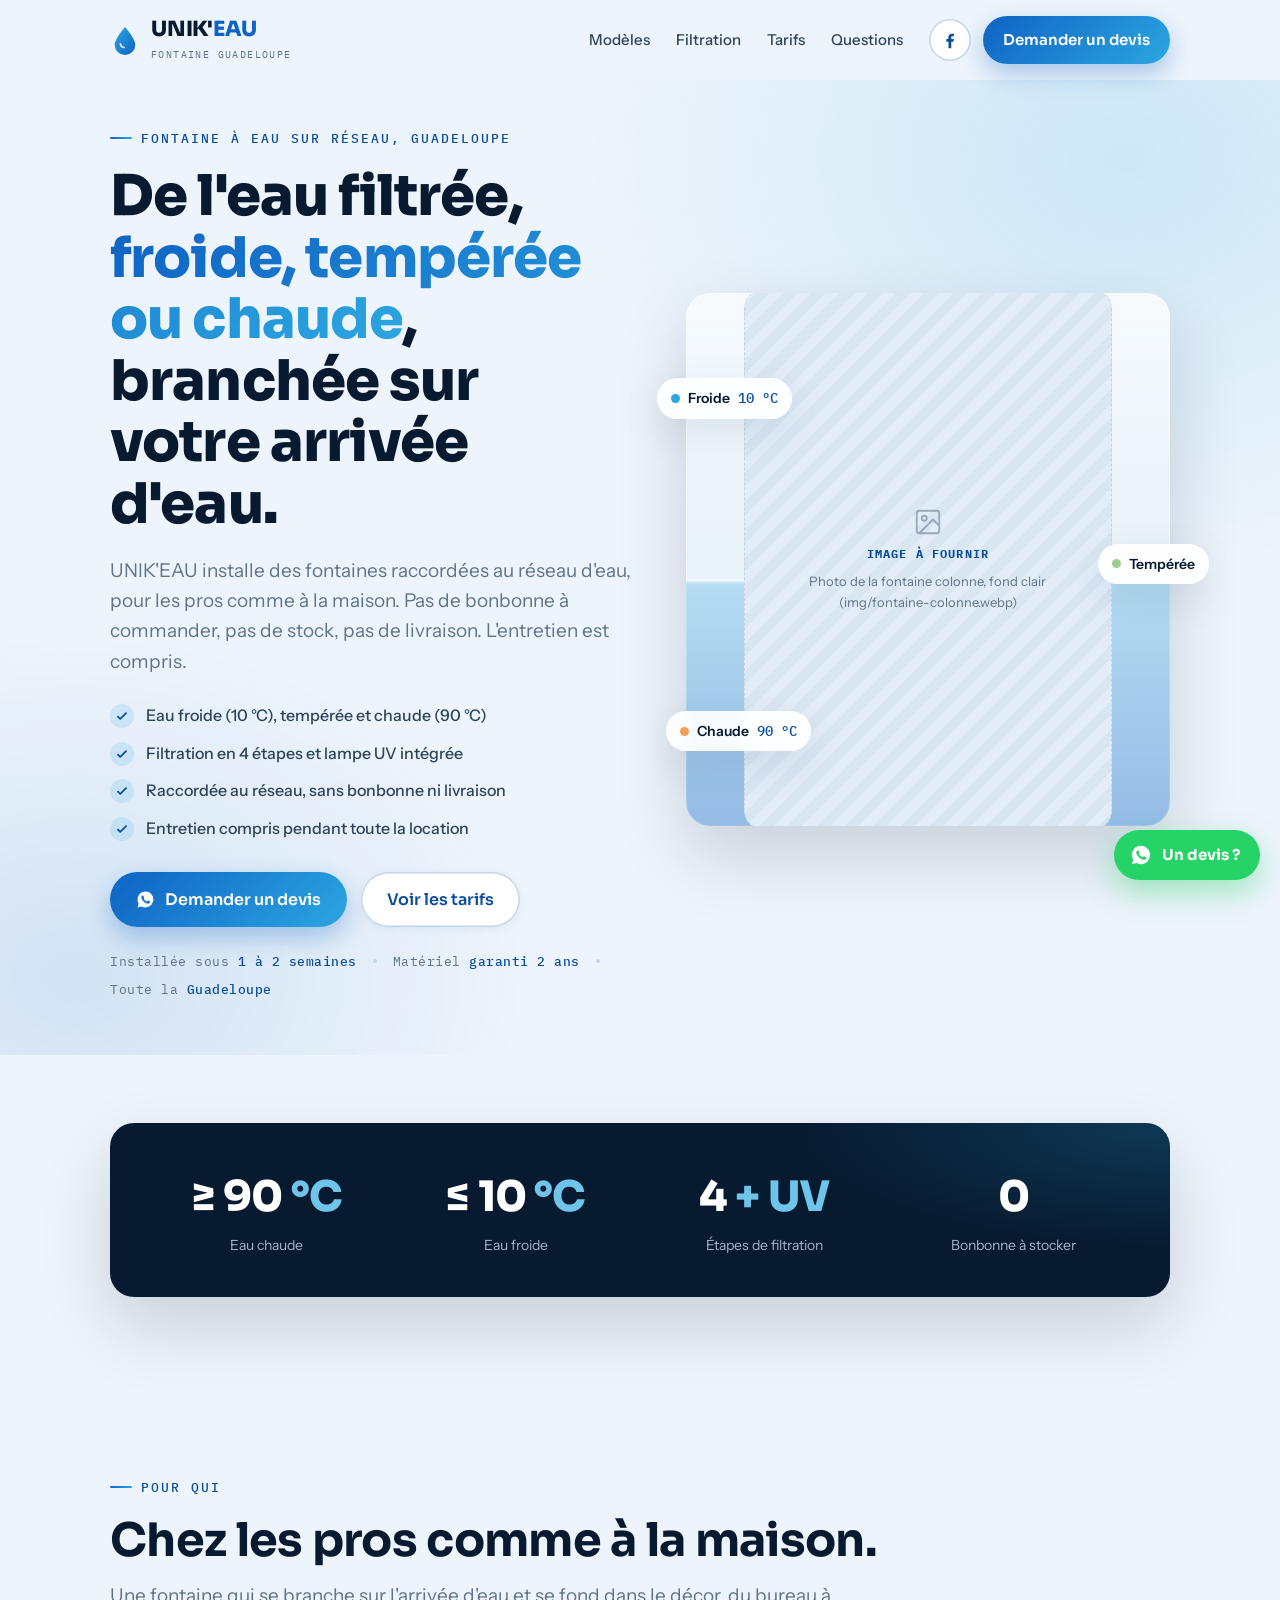
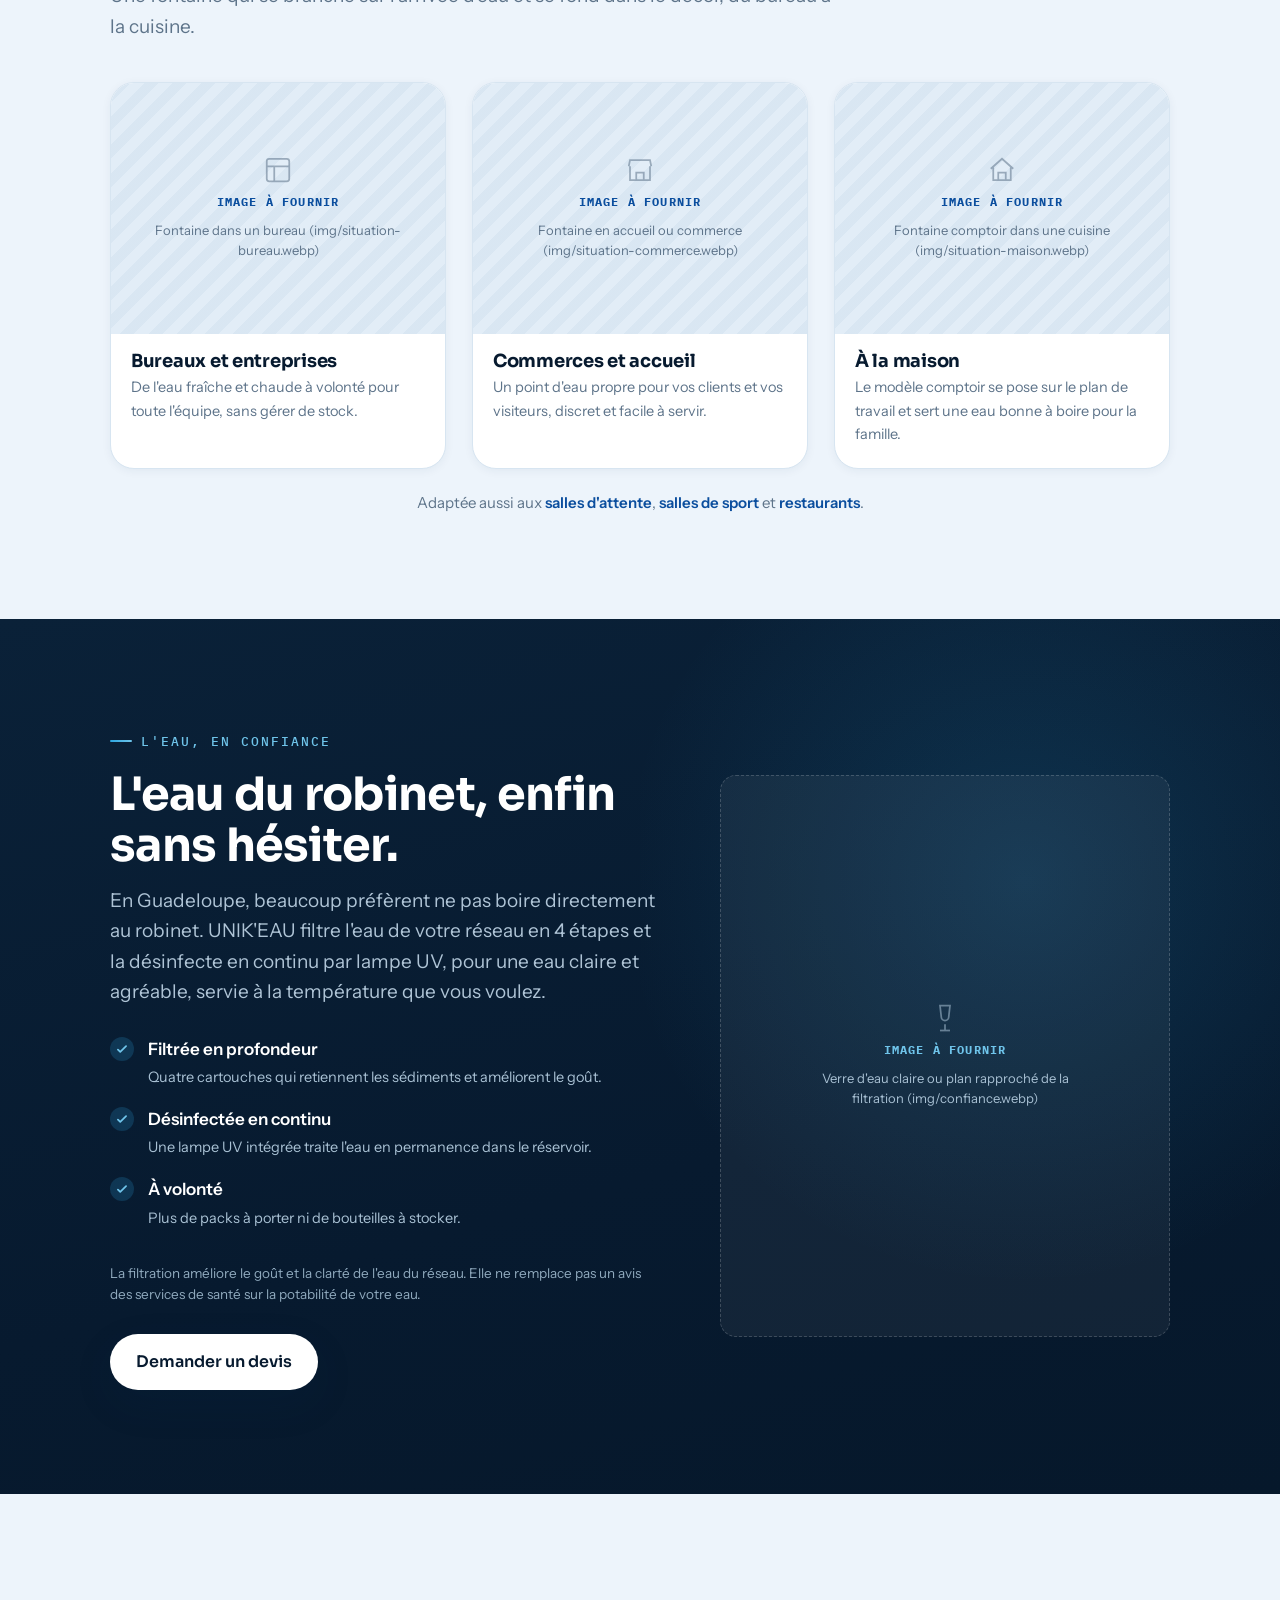
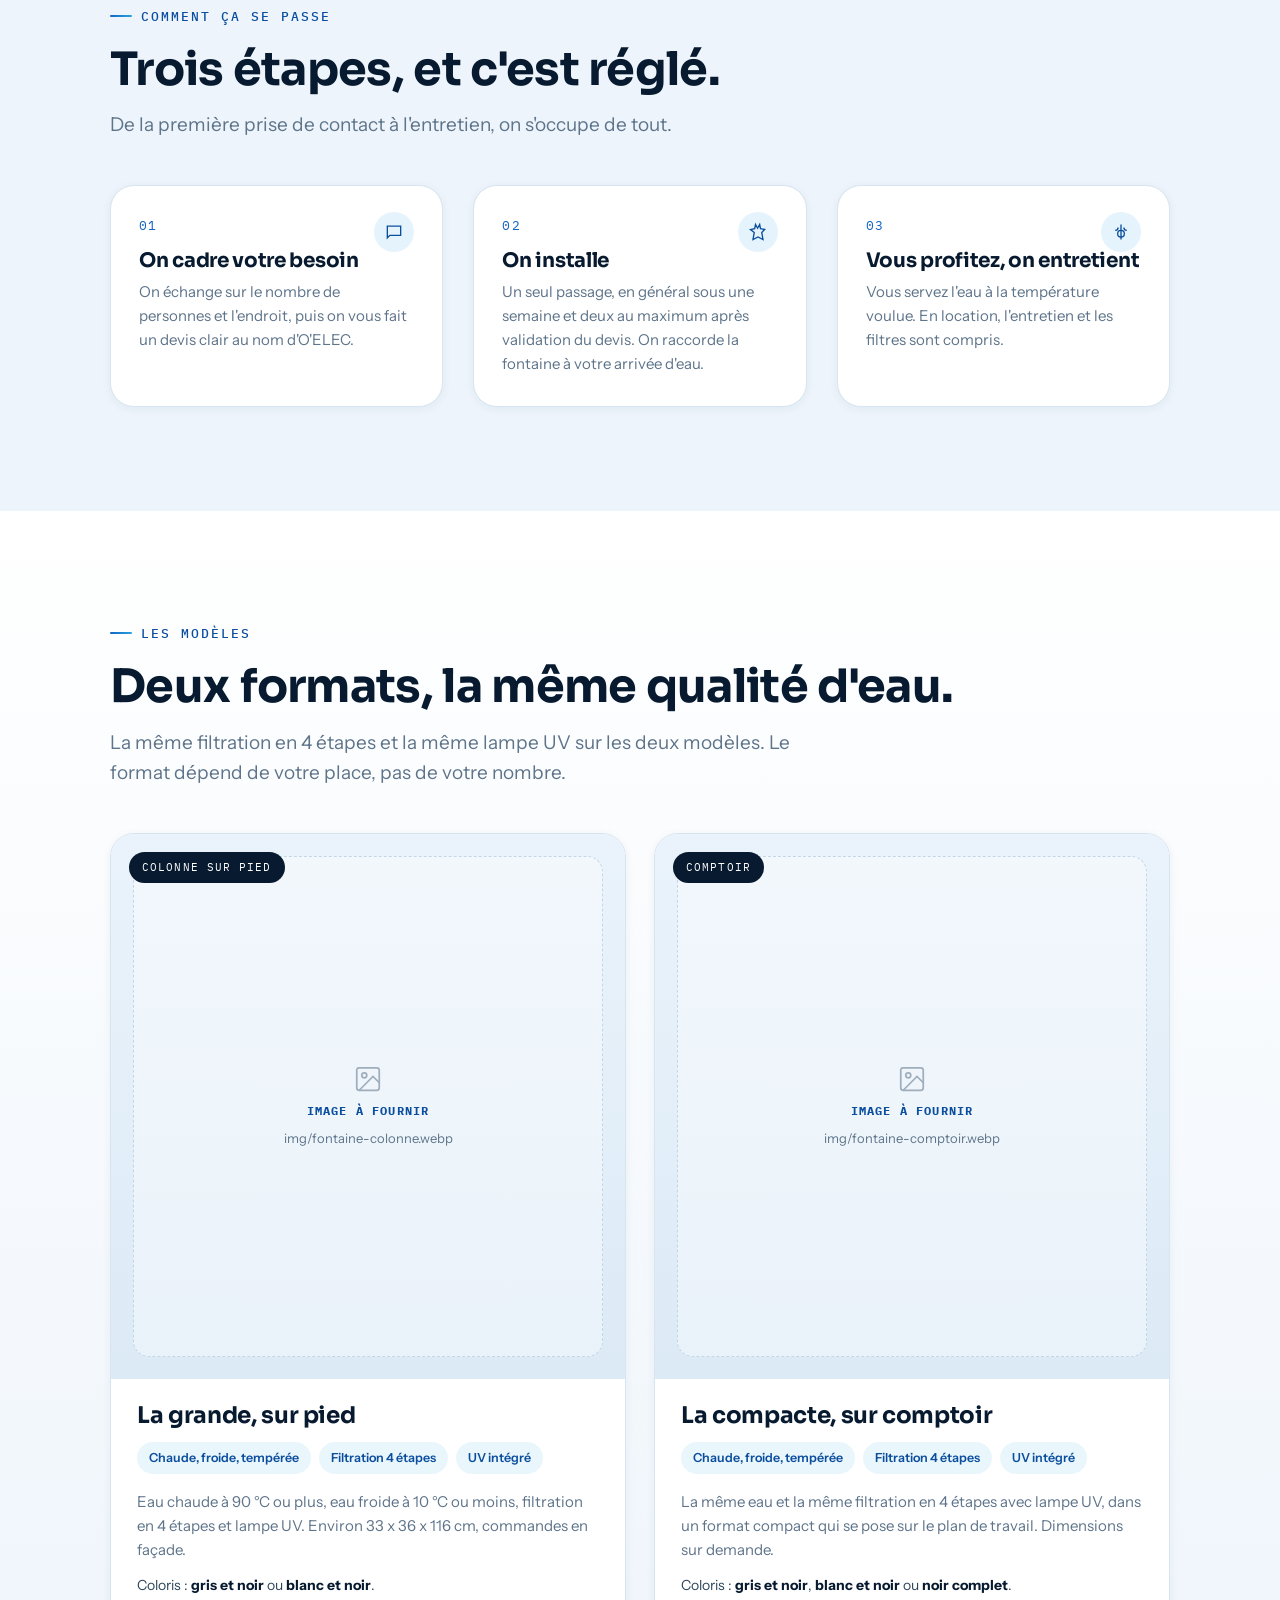
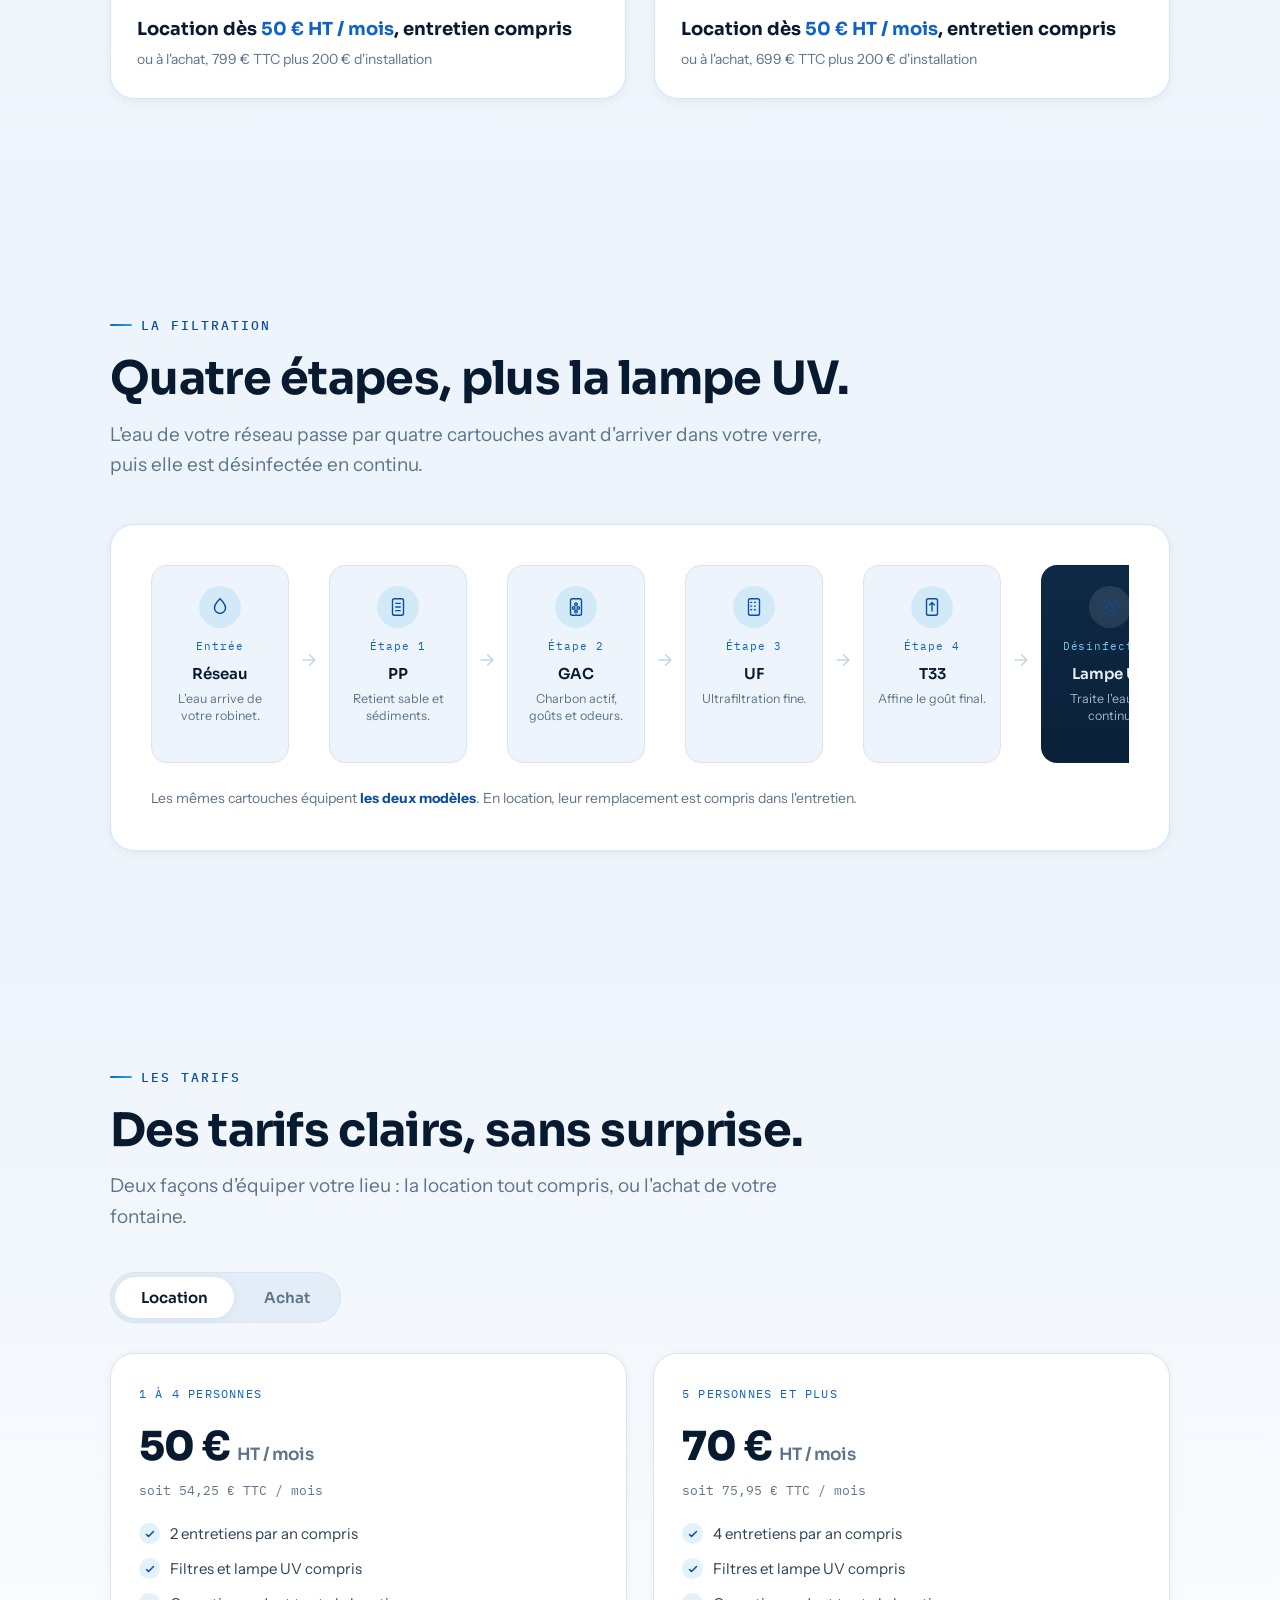
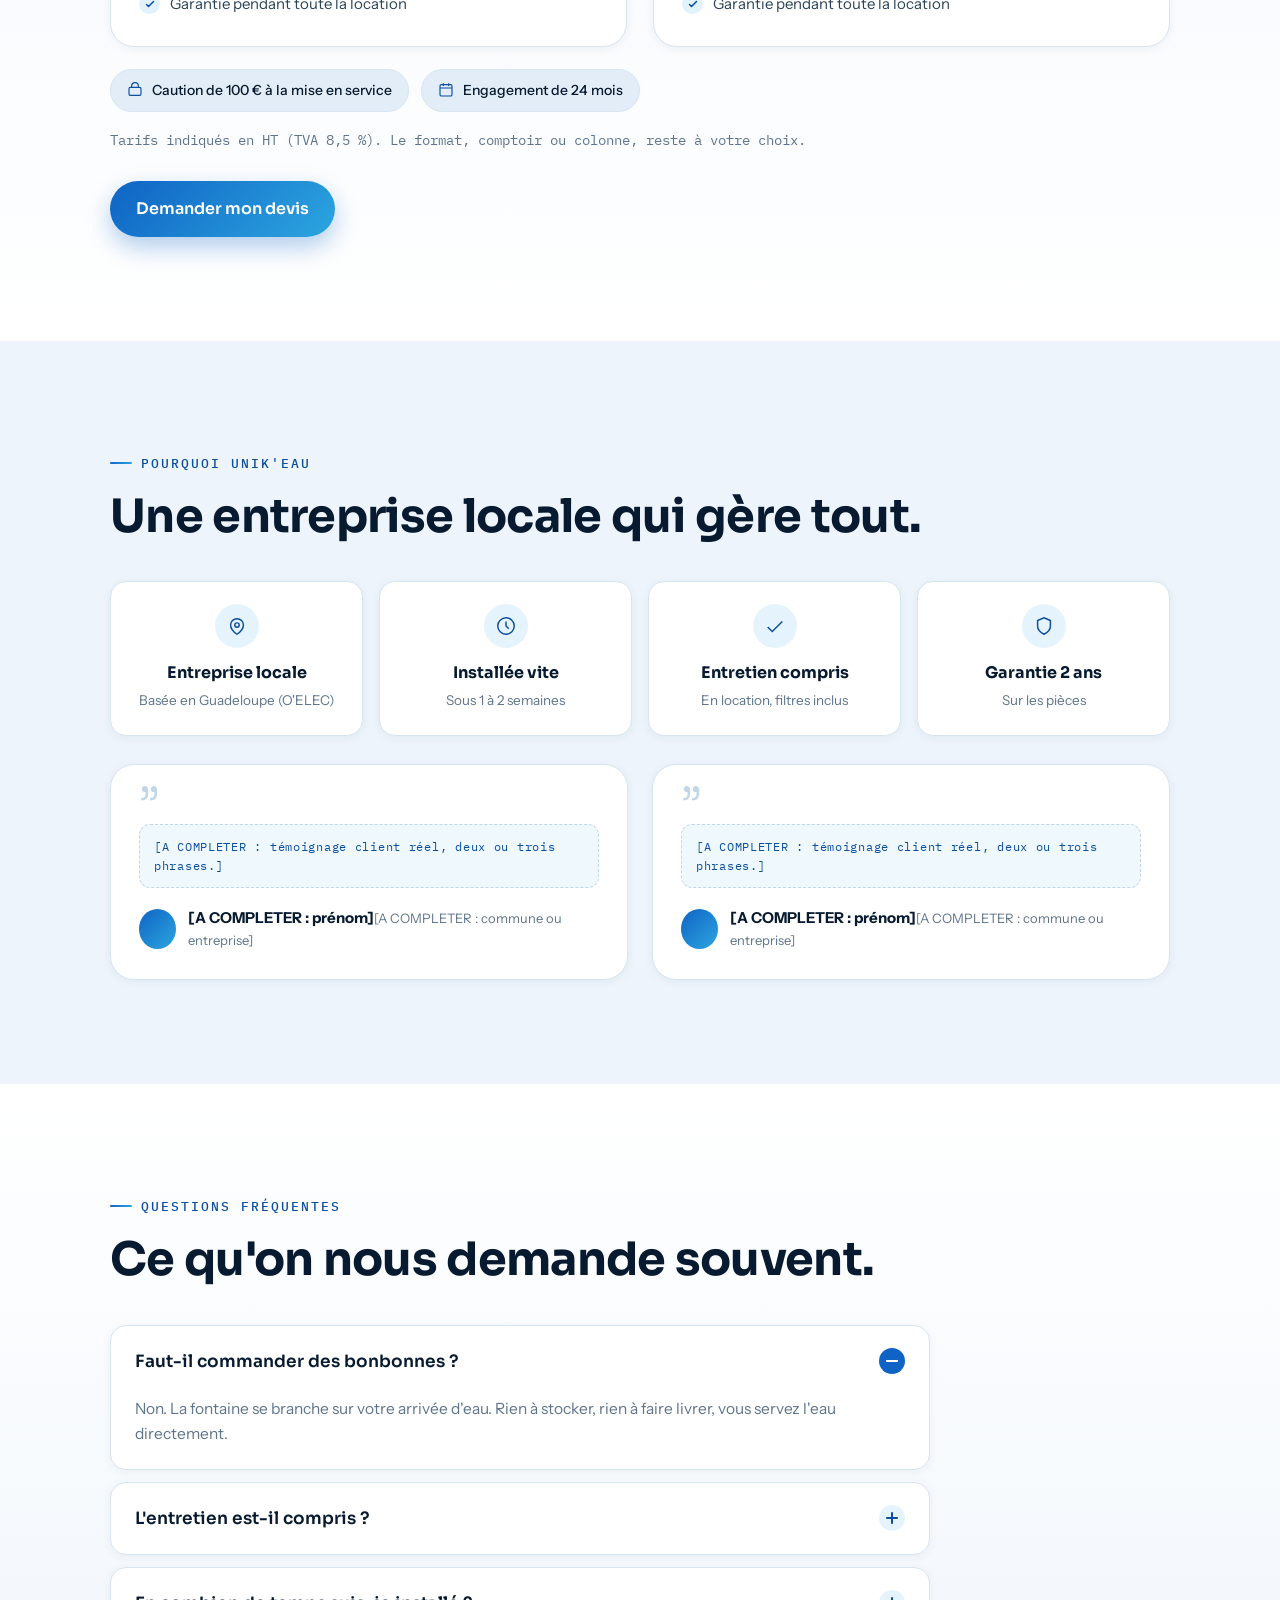
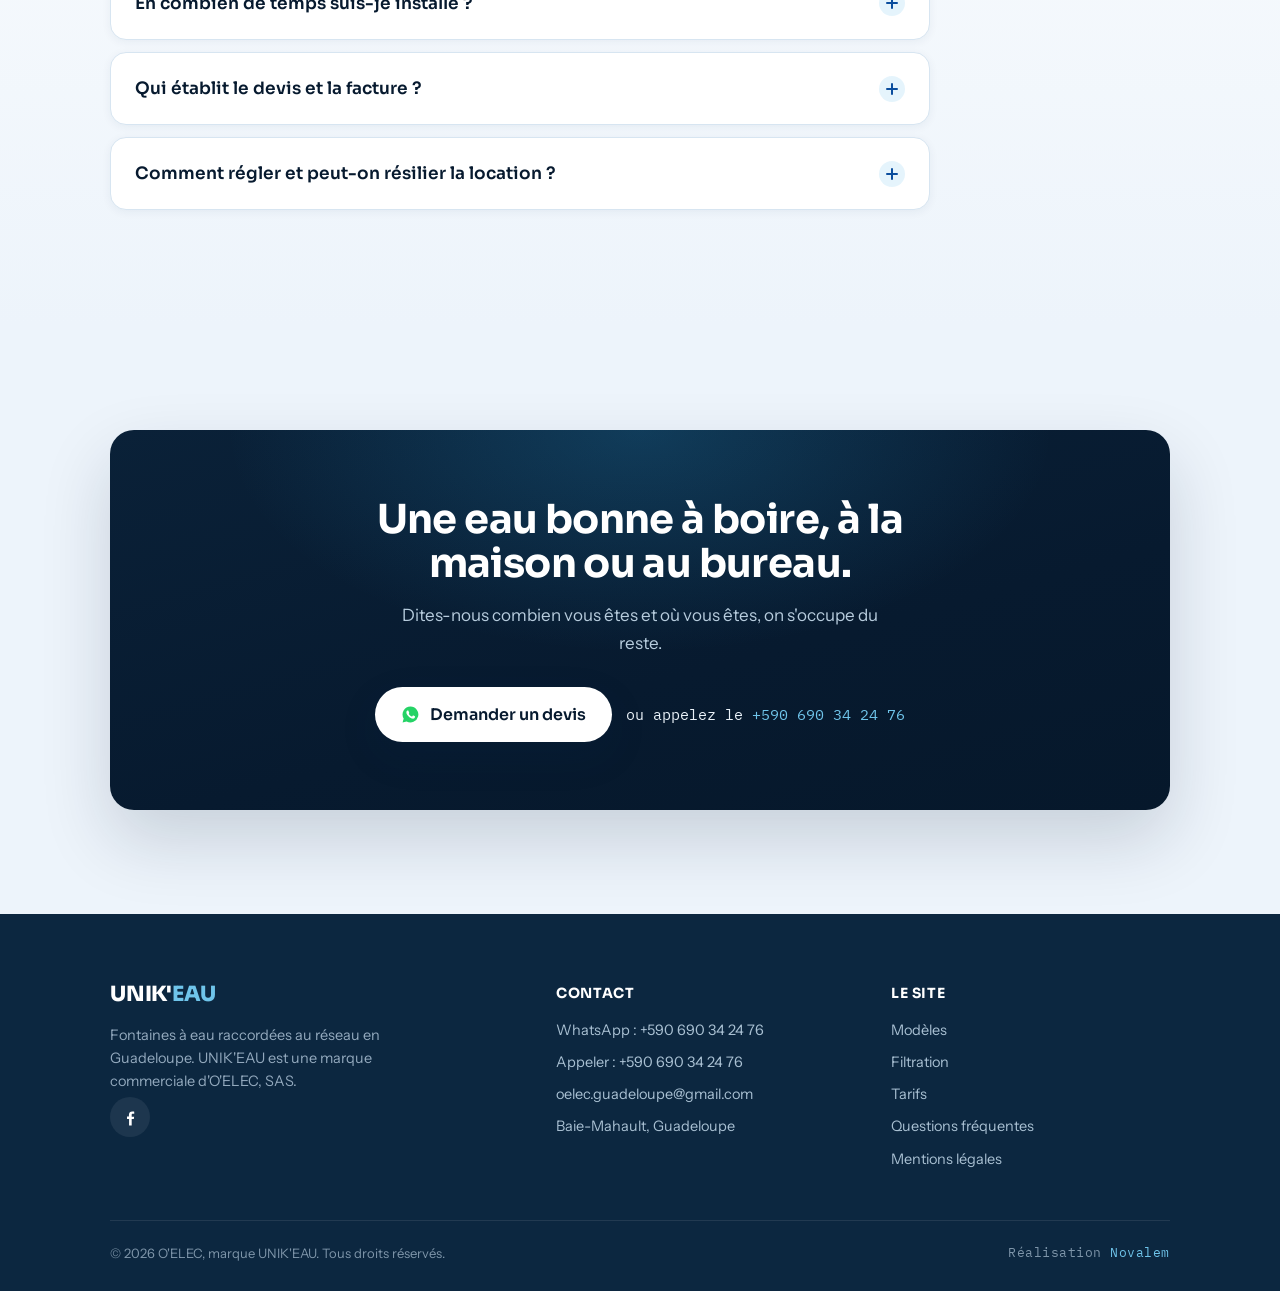
==== commit 60424668: "Add files via upload" ====
--- a/index.html
+++ b/index.html
@@ -1,898 +1,663 @@
-<!doctype html>
+<!DOCTYPE html>
 <html lang="fr">
 <head>
-<meta charset="utf-8">
-<meta name="viewport" content="width=device-width, initial-scale=1, viewport-fit=cover">
-
-<!-- ═══════════════════════════════════════════════════════════════
-     UNIK'EAU, marque de O'ELEC (SAS), Guadeloupe, v3
-     À MODIFIER AVANT MISE EN LIGNE : cherche "A-MODIFIER" dans ce fichier
-     ═══════════════════════════════════════════════════════════════ -->
-
-<title>Fontaine à eau en Guadeloupe, location ou achat sans bonbonne | UNIK'EAU</title>
-<meta name="description" content="Fontaines à eau branchées sur le réseau, installées et entretenues dans toute la Guadeloupe. Location tout compris dès 50 € HT par mois, achat dès 699 €. Eau froide, tempérée ou chaude, sans bonbonne à porter. Devis rapide sur WhatsApp.">
-<link rel="canonical" href="https://fontaine-guadeloupe.fr/">
-<meta name="theme-color" content="#F2F7FB">
-
-<meta property="og:type" content="website">
-<meta property="og:locale" content="fr_FR">
-<meta property="og:site_name" content="UNIK'EAU">
-<meta property="og:title" content="Fontaine à eau en Guadeloupe, sans bonbonne | UNIK'EAU">
-<meta property="og:description" content="L'eau du réseau, filtrée en quatre étapes et servie froide, tempérée ou chaude. Location tout compris ou achat, installation et entretien partout en Guadeloupe.">
-<meta property="og:url" content="https://fontaine-guadeloupe.fr/">
-<meta property="og:image" content="https://fontaine-guadeloupe.fr/assets/og-image.jpg">
-<meta name="twitter:card" content="summary_large_image">
-
-<link rel="icon" href="assets/favicon.ico" sizes="any">
-<link rel="apple-touch-icon" href="assets/apple-touch-icon.png">
-
-<link rel="preconnect" href="https://fonts.googleapis.com">
-<link rel="preconnect" href="https://fonts.gstatic.com" crossorigin>
-<link href="https://fonts.googleapis.com/css2?family=Sora:wght@400;600;700;800&family=Instrument+Sans:wght@400;500;600&family=IBM+Plex+Mono:wght@400;500&display=swap" rel="stylesheet">
-<link rel="preload" as="image" href="assets/unikeau-hero-poster.webp" fetchpriority="high">
-<link rel="stylesheet" href="styles.css">
-<script type="module" src="assets/vendor/model-viewer.min.js"></script>
-
-<script type="application/ld+json">
-{
-  "@context": "https://schema.org",
-  "@graph": [
-    {
-      "@type": "LocalBusiness",
-      "@id": "https://fontaine-guadeloupe.fr/#entreprise",
-      "name": "UNIK'EAU",
-      "legalName": "O'ELEC",
-      "description": "Location, vente, installation et entretien de fontaines à eau raccordées au réseau en Guadeloupe.",
-      "url": "https://fontaine-guadeloupe.fr/",
-      "logo": "https://fontaine-guadeloupe.fr/assets/logo-unikeau.webp",
-      "image": "https://fontaine-guadeloupe.fr/assets/og-image.jpg",
-      "telephone": "+590690342476",
-      "email": "oelec.guadeloupe@gmail.com",
-      "priceRange": "€€",
-      "vatID": "FR32921001459",
-      "address": {
-        "@type": "PostalAddress",
-        "streetAddress": "Immeuble plein Sud - Jarry 97122 Baie-Mahault",
-        "addressLocality": "Baie-Mahault",
-        "postalCode": "97122",
-        "addressRegion": "Guadeloupe",
-        "addressCountry": "GP"
+  <meta charset="UTF-8">
+  <meta name="viewport" content="width=device-width, initial-scale=1.0">
+
+  <title>UNIK'EAU, fontaine à eau sur réseau en Guadeloupe | Sans bonbonne</title>
+  <meta name="description" content="UNIK'EAU installe des fontaines à eau raccordées à votre réseau, pour les pros comme à la maison. Eau froide, tempérée ou chaude, filtration 4 étapes et lampe UV, entretien compris. Devis rapide en Guadeloupe.">
+  <link rel="canonical" href="https://fontaine-guadeloupe.fr/">
+
+  <!-- Open Graph -->
+  <meta property="og:type" content="website">
+  <meta property="og:site_name" content="UNIK'EAU">
+  <meta property="og:title" content="UNIK'EAU, fontaine à eau sur réseau en Guadeloupe">
+  <meta property="og:description" content="De l'eau filtrée, froide, tempérée ou chaude, branchée sur votre arrivée d'eau. Sans bonbonne, entretien compris. Devis rapide en Guadeloupe.">
+  <meta property="og:image" content="https://fontaine-guadeloupe.fr/assets/og-image.png">
+  <meta property="og:url" content="https://fontaine-guadeloupe.fr/">
+  <meta property="og:locale" content="fr_FR">
+  <meta name="twitter:card" content="summary_large_image">
+
+  <meta name="theme-color" content="#071A2F">
+
+  <!-- Favicon -->
+  <link rel="icon" href="assets/favicon.svg" type="image/svg+xml">
+
+  <!-- Fonts -->
+  <link rel="preconnect" href="https://fonts.googleapis.com">
+  <link rel="preconnect" href="https://fonts.gstatic.com" crossorigin>
+  <link href="https://fonts.googleapis.com/css2?family=Sora:wght@400;500;600;700;800&family=Instrument+Sans:wght@400;500;600&family=IBM+Plex+Mono:wght@400;500&display=swap" rel="stylesheet">
+
+  <link rel="stylesheet" href="css/style.css">
+
+  <!-- Donnees structurees -->
+  <script type="application/ld+json">
+  {
+    "@context": "https://schema.org",
+    "@graph": [
+      {
+        "@type": "LocalBusiness",
+        "name": "UNIK'EAU",
+        "alternateName": "UNIK'EAU - Fontaine Guadeloupe",
+        "legalName": "O'ELEC",
+        "image": "https://fontaine-guadeloupe.fr/assets/og-image.png",
+        "url": "https://fontaine-guadeloupe.fr/",
+        "telephone": "+590690342476",
+        "email": "oelec.guadeloupe@gmail.com",
+        "priceRange": "€€",
+        "description": "Fontaines à eau raccordées au réseau en Guadeloupe. Eau froide, tempérée ou chaude, filtration 4 étapes et lampe UV, entretien compris en location. Marque commerciale d'O'ELEC.",
+        "address": {
+          "@type": "PostalAddress",
+          "addressLocality": "Baie-Mahault",
+          "postalCode": "97122",
+          "addressRegion": "Guadeloupe",
+          "addressCountry": "GP"
+        },
+        "areaServed": { "@type": "Place", "name": "Guadeloupe" },
+        "sameAs": [ "https://facebook.com/unikeau" ]
       },
-      "areaServed": { "@type": "AdministrativeArea", "name": "Guadeloupe" }
-    },
-    {
-      "@type": "Product",
-      "name": "Fontaine à eau colonne UNIK-105L-UF",
-      "brand": { "@type": "Brand", "name": "UNIK'EAU" },
-      "description": "Fontaine à eau sur réseau, format colonne. Eau froide, tempérée et chaude, filtration quatre étapes et lampe UV dans le réservoir.",
-      "image": "https://fontaine-guadeloupe.fr/assets/fontaine-grande.webp",
-      "offers": [
-        { "@type": "Offer", "name": "Achat", "price": "799", "priceCurrency": "EUR", "availability": "https://schema.org/InStock", "url": "https://fontaine-guadeloupe.fr/#tarifs" },
-        { "@type": "Offer", "name": "Location mensuelle, entretien compris", "price": "50", "priceCurrency": "EUR", "url": "https://fontaine-guadeloupe.fr/#tarifs" }
-      ]
-    },
-    {
-      "@type": "Product",
-      "name": "Fontaine à eau de comptoir UNIK'EAU",
-      "brand": { "@type": "Brand", "name": "UNIK'EAU" },
-      "description": "Fontaine à eau sur réseau, format compact à poser. Eau froide et chaude, filtration quatre étapes et lampe UV dans le réservoir, comme la colonne.",
-      "image": "https://fontaine-guadeloupe.fr/assets/fontaine-petite-grise.webp",
-      "offers": [
-        { "@type": "Offer", "name": "Achat", "price": "699", "priceCurrency": "EUR", "availability": "https://schema.org/InStock", "url": "https://fontaine-guadeloupe.fr/#tarifs" },
-        { "@type": "Offer", "name": "Location mensuelle, entretien compris", "price": "50", "priceCurrency": "EUR", "url": "https://fontaine-guadeloupe.fr/#tarifs" }
-      ]
-    },
-    {
-      "@type": "FAQPage",
-      "mainEntity": [
-        {
-          "@type": "Question",
-          "name": "Location ou achat : comment choisir ?",
-          "acceptedAnswer": { "@type": "Answer", "text": "La location est la formule sans souci : une mensualité fixe qui couvre la fontaine, l'installation, l'entretien, les cartouches et la garantie pendant toute la durée du contrat. L'achat convient si vous préférez que la machine vous appartienne : vous payez la fontaine et l'installation une fois, puis l'entretien au contrat. En cas de doute, écrivez-nous sur WhatsApp avec votre situation, on vous dira ce qui revient le moins cher." }
-        },
-        {
-          "@type": "Question",
-          "name": "Qu'est-ce qu'il faut prévoir chez moi ?",
-          "acceptedAnswer": { "@type": "Answer", "text": "Une arrivée d'eau potable et une prise électrique à proximité de l'emplacement choisi. C'est tout : notre technicien apporte le reste, accessoires de raccordement compris." }
-        },
-        {
-          "@type": "Question",
-          "name": "L'eau est-elle vraiment bonne à boire ?",
-          "acceptedAnswer": { "@type": "Answer", "text": "L'eau du réseau est déjà potable. La fontaine la fait passer par quatre cartouches qui retirent particules, chlore, goûts et micro-impuretés, et une lampe UV travaille en continu dans le réservoir. Résultat : une eau nette, fraîche et agréable au quotidien." }
-        },
-        {
-          "@type": "Question",
-          "name": "À quel rythme les filtres sont-ils changés ?",
-          "acceptedAnswer": { "@type": "Answer", "text": "Le rythme dépend du nombre de personnes qui boivent l'eau : deux passages par an jusqu'à 4 personnes, quatre passages par an à partir de 5. En location, ces passages sont compris dans la mensualité. À l'achat, ils font l'objet d'un contrat d'entretien dédié." }
-        },
-        {
-          "@type": "Question",
-          "name": "Que se passe-t-il en cas de panne ?",
-          "acceptedAnswer": { "@type": "Answer", "text": "En location, la fontaine est garantie pendant toute la durée du contrat : on intervient, on répare ou on remplace. À l'achat, vous êtes couvert 2 ans sur les pièces, dans le cadre d'un entretien respecté." }
-        },
-        {
-          "@type": "Question",
-          "name": "Y a-t-il un engagement ou une caution en location ?",
-          "acceptedAnswer": { "@type": "Answer", "text": "Oui. La location s'accompagne d'un engagement de 24 mois, et une caution de 100 € est demandée à la mise en service. En échange, tout est compris pendant la durée du contrat : installation, entretien, cartouches et garantie." }
-        },
-        {
-          "@type": "Question",
-          "name": "Qui établit le devis et la facture ?",
-          "acceptedAnswer": { "@type": "Answer", "text": "UNIK'EAU est la marque fontaines à eau de la société O'ELEC, basée à Baie-Mahault. Vos devis, contrats et factures sont donc établis au nom d'O'ELEC : c'est normal, c'est la même maison." }
-        },
-        {
-          "@type": "Question",
-          "name": "Combien de temps pour être installé ?",
-          "acceptedAnswer": { "@type": "Answer", "text": "En général, la fontaine est installée dans la semaine, au plus tard sous deux semaines après validation du devis. Un seul passage suffit : raccordement à l'arrivée d'eau, mise en service et vérification de chaque sortie." }
-        },
-        {
-          "@type": "Question",
-          "name": "Quels moyens de paiement acceptez-vous ?",
-          "acceptedAnswer": { "@type": "Answer", "text": "Carte, virement, espèces et facture. Le devis et la facture sont établis au nom d'O'ELEC, la société derrière la marque UNIK'EAU." }
-        }
-      ]
-    }
-  ]
-}
-</script>
+      {
+        "@type": "FAQPage",
+        "mainEntity": [
+          {
+            "@type": "Question",
+            "name": "Faut-il commander des bonbonnes ?",
+            "acceptedAnswer": { "@type": "Answer", "text": "Non. La fontaine se branche sur votre arrivée d'eau. Rien à stocker, rien à faire livrer." }
+          },
+          {
+            "@type": "Question",
+            "name": "L'entretien est-il compris ?",
+            "acceptedAnswer": { "@type": "Answer", "text": "En location, l'entretien et les filtres sont compris. À l'achat, l'entretien est proposé en plus : 244 euros par an pour 1 à 4 personnes, 488 euros par an pour 5 personnes et plus." }
+          },
+          {
+            "@type": "Question",
+            "name": "En combien de temps suis-je installé ?",
+            "acceptedAnswer": { "@type": "Answer", "text": "En général sous une semaine après validation du devis, deux semaines au maximum. L'installation se fait en un seul passage." }
+          },
+          {
+            "@type": "Question",
+            "name": "Qui établit le devis et la facture ?",
+            "acceptedAnswer": { "@type": "Answer", "text": "UNIK'EAU est la marque commerciale d'O'ELEC. Vos devis et vos factures sont établis au nom d'O'ELEC." }
+          },
+          {
+            "@type": "Question",
+            "name": "Comment régler et peut-on résilier la location ?",
+            "acceptedAnswer": { "@type": "Answer", "text": "Le règlement se fait par carte, virement, espèces ou sur facture. La location est engagée sur 24 mois ; une résiliation avant terme s'étudie au cas par cas." }
+          }
+        ]
+      }
+    ]
+  }
+  </script>
 </head>
 
 <body>
-<a class="skip" href="#principe">Aller au contenu</a>
-<div class="progress" aria-hidden="true"><span id="progressbar"></span></div>
-
-<!-- ============================== NAV ============================== -->
-<header class="nav" id="nav">
-  <div class="nav__inner">
-    <a class="nav__brand" href="#top" aria-label="UNIK'EAU, accueil">
-      <img src="assets/logo-unikeau.webp" alt="UNIK'EAU" width="900" height="655" decoding="async">
-    </a>
-
-    <nav class="nav__links" aria-label="Navigation principale">
-      <a href="#principe">Principe</a>
-      <a href="#modeles">Modèles</a>
-      <a href="#filtration">Filtration</a>
-      <a href="#tarifs">Tarifs</a>
-      <a href="#faq">Questions</a>
-    </nav>
-
-    <div class="nav__actions">
-      <a class="btn btn--ghost" href="#tarifs">Voir les tarifs</a>
-      <a class="btn btn--wa" href="https://wa.me/590690342476?text=Bonjour%20UNIK'EAU%2C%20j'aimerais%20un%20devis%20pour%20une%20fontaine%20%C3%A0%20eau." target="_blank" rel="noopener">
-        <svg width="17" height="17" viewBox="0 0 24 24" fill="currentColor" aria-hidden="true"><path d="M12 2a10 10 0 0 0-8.6 15.1L2 22l5.1-1.3A10 10 0 1 0 12 2Zm5.4 14.1c-.2.7-1.3 1.3-1.9 1.3-.5.1-1.1.1-1.8-.1-.4-.1-1-.3-1.7-.6-2.9-1.3-4.8-4.2-5-4.4-.1-.2-1.2-1.6-1.2-3s.7-2.1 1-2.4c.3-.3.6-.4.8-.4h.6c.2 0 .4 0 .6.5s.8 1.9.8 2c.1.1.1.3 0 .5-.4.9-.9 1-.7 1.4.8 1.3 1.7 2.1 3 2.8.3.2.5.1.7-.1l.9-1.1c.2-.3.4-.2.7-.1l2 1c.3.1.5.2.5.3.1.1.1.7-.3 1.4Z"/></svg>
-        Devis WhatsApp
+
+  <!-- ============ HEADER ============ -->
+  <header class="site-header" id="header">
+    <div class="wrap header-inner">
+      <a href="#" class="brand" aria-label="UNIK'EAU, accueil">
+        <!-- [IMAGE A FOURNIR : logo UNIK'EAU. En attendant, marque typographique + goutte] -->
+        <svg class="brand__drop" viewBox="0 0 32 32" fill="none" aria-hidden="true">
+          <defs><linearGradient id="dg" x1="0" y1="0" x2="1" y2="1">
+            <stop offset="0" stop-color="#2CA6E0"/><stop offset="1" stop-color="#0F63C4"/>
+          </linearGradient></defs>
+          <path d="M16 2C16 2 5 14.5 5 21a11 11 0 0 0 22 0C27 14.5 16 2 16 2Z" fill="url(#dg)"/>
+          <path d="M11 20a5 5 0 0 0 4 4" stroke="#fff" stroke-width="1.8" stroke-linecap="round" opacity=".85"/>
+        </svg>
+        <span>
+          <span class="brand__name">UNIK'<b>EAU</b></span>
+          <span class="brand__tag">Fontaine Guadeloupe</span>
+        </span>
       </a>
-      <button class="burger" id="burger" aria-expanded="false" aria-controls="mobilemenu" aria-label="Ouvrir le menu"><span></span></button>
+
+      <nav class="nav" aria-label="Navigation principale">
+        <div class="nav__links">
+          <a href="#modeles">Modèles</a>
+          <a href="#filtration">Filtration</a>
+          <a href="#tarifs">Tarifs</a>
+          <a href="#faq">Questions</a>
+        </div>
+        <div class="nav__actions">
+          <a class="icon-link" href="https://facebook.com/unikeau" target="_blank" rel="noopener" aria-label="Facebook UNIK'EAU">
+            <svg viewBox="0 0 24 24" fill="currentColor" aria-hidden="true"><path d="M13.5 22v-8h2.7l.4-3.1h-3.1V8.9c0-.9.25-1.5 1.5-1.5h1.7V4.6c-.3 0-1.3-.13-2.5-.13-2.5 0-4.2 1.5-4.2 4.3v2.1H7.6V14h2.6v8h3.3Z"/></svg>
+          </a>
+          <a class="btn btn--primary header-cta" href="https://wa.me/590690342476?text=Bonjour%2C%20je%20souhaite%20un%20devis%20UNIK%20EAU" target="_blank" rel="noopener">Demander un devis</a>
+        </div>
+        <button class="burger" id="burger" aria-label="Ouvrir le menu" aria-expanded="false" aria-controls="navPanel">
+          <span></span><span></span><span></span>
+        </button>
+      </nav>
     </div>
+  </header>
+
+  <!-- Panneau mobile -->
+  <div class="nav-panel" id="navPanel">
+    <a href="#modeles">Modèles</a>
+    <a href="#filtration">Filtration</a>
+    <a href="#tarifs">Tarifs</a>
+    <a href="#faq">Questions</a>
+    <a href="#contact">Contact</a>
+    <a class="btn btn--primary btn--wide" href="https://wa.me/590690342476?text=Bonjour%2C%20je%20souhaite%20un%20devis%20UNIK%20EAU" target="_blank" rel="noopener">Demander un devis</a>
   </div>
-</header>
-
-<nav class="mobilemenu" id="mobilemenu" hidden aria-label="Menu mobile">
-  <a href="#principe">Principe</a>
-  <a href="#modeles">Modèles</a>
-  <a href="#filtration">Filtration</a>
-  <a href="#installation">Comment ça se passe</a>
-  <a href="#tarifs">Tarifs</a>
-  <a href="#faq">Questions</a>
-  <a href="#contact">Contact</a>
-</nav>
-
-<!-- ============================== HÉROS ============================== -->
-<section class="hero" id="top">
-  <div class="hero__bg" aria-hidden="true"></div>
-  <div class="wrap">
-    <div class="hero__inner">
-      <div class="hero__copy">
-        <p class="eyebrow hero__eyebrow">Guadeloupe · pros et particuliers</p>
-        <h1>L'eau <span class="rot" aria-hidden="true"><span class="rot__list"><i>froide,</i><i>chaude,</i><i>tempérée,</i><i>illimitée,</i><i>froide,</i></span></span><span class="visually-hidden">illimitée,</span><br>sans bonbonne.</h1>
-        <p class="hero__lead">La fontaine se branche sur votre arrivée d'eau, filtre en quatre étapes et sert une eau froide, tempérée ou chaude, à volonté. Nous l'installons chez vous et nous revenons changer les filtres. Les bonbonnes, c'est terminé.</p>
-
-      </div>
-
-      <div class="hero__visual">
-        <div class="hero__media">
-          <video class="hero__video" id="heroVideo" autoplay muted loop playsinline preload="auto"
-                 poster="assets/unikeau-hero-poster.webp" aria-hidden="true" tabindex="-1">
-            <source src="assets/unikeau-hero.mp4" type="video/mp4">
-          </video>
-          <img class="hero__videofallback" src="assets/unikeau-hero-poster.webp" alt="Verre rempli d'une eau claire et fraîche servie par une fontaine UNIK'EAU" width="1280" height="720" decoding="async">
-          <span class="stage__badge"><i></i>Eau claire, à volonté</span>
-          <span class="tap tap--hot"><i></i><span><b>Eau chaude</b><small>≥ 90 °C</small></span></span>
-          <span class="tap tap--cold"><i></i><span><b>Eau froide</b><small>≤ 10 °C</small></span></span>
-          <span class="tap tap--net"><i></i><span><b>Sur réseau</b><small>0 bonbonne</small></span></span>
-        </div>
-      </div>
-
-      <div class="hero__actions">
-        <div class="hero__cta">
-          <a class="btn btn--wa" href="https://wa.me/590690342476?text=Bonjour%20UNIK'EAU%2C%20j'aimerais%20un%20devis%20pour%20une%20fontaine%20%C3%A0%20eau." target="_blank" rel="noopener">
-            <svg width="18" height="18" viewBox="0 0 24 24" fill="currentColor" aria-hidden="true"><path d="M12 2a10 10 0 0 0-8.6 15.1L2 22l5.1-1.3A10 10 0 1 0 12 2Zm5.4 14.1c-.2.7-1.3 1.3-1.9 1.3-.5.1-1.1.1-1.8-.1-.4-.1-1-.3-1.7-.6-2.9-1.3-4.8-4.2-5-4.4-.1-.2-1.2-1.6-1.2-3s.7-2.1 1-2.4c.3-.3.6-.4.8-.4h.6c.2 0 .4 0 .6.5s.8 1.9.8 2c.1.1.1.3 0 .5-.4.9-.9 1-.7 1.4.8 1.3 1.7 2.1 3 2.8.3.2.5.1.7-.1l.9-1.1c.2-.3.4-.2.7-.1l2 1c.3.1.5.2.5.3.1.1.1.7-.3 1.4Z"/></svg>
-            Demander un devis
+
+  <main>
+
+    <!-- ============ HERO ============ -->
+    <section class="hero" id="accueil">
+      <div class="hero__bg" aria-hidden="true"></div>
+      <div class="wrap">
+        <div class="hero__grid">
+          <div class="hero__text reveal">
+            <span class="eyebrow">Fontaine à eau sur réseau, Guadeloupe</span>
+            <h1 class="hero__title">De l'eau filtrée, <span class="accent">froide, tempérée ou chaude</span>, branchée sur votre arrivée d'eau.</h1>
+            <p class="hero__sub">UNIK'EAU installe des fontaines raccordées au réseau d'eau, pour les pros comme à la maison. Pas de bonbonne à commander, pas de stock, pas de livraison. L'entretien est compris.</p>
+
+            <ul class="hero__list">
+              <li><span class="tick"><svg viewBox="0 0 24 24" fill="none" stroke="currentColor" stroke-width="3"><path d="M5 13l4 4L19 7" stroke-linecap="round" stroke-linejoin="round"/></svg></span> Eau froide (10 °C), tempérée et chaude (90 °C)</li>
+              <li><span class="tick"><svg viewBox="0 0 24 24" fill="none" stroke="currentColor" stroke-width="3"><path d="M5 13l4 4L19 7" stroke-linecap="round" stroke-linejoin="round"/></svg></span> Filtration en 4 étapes et lampe UV intégrée</li>
+              <li><span class="tick"><svg viewBox="0 0 24 24" fill="none" stroke="currentColor" stroke-width="3"><path d="M5 13l4 4L19 7" stroke-linecap="round" stroke-linejoin="round"/></svg></span> Raccordée au réseau, sans bonbonne ni livraison</li>
+              <li><span class="tick"><svg viewBox="0 0 24 24" fill="none" stroke="currentColor" stroke-width="3"><path d="M5 13l4 4L19 7" stroke-linecap="round" stroke-linejoin="round"/></svg></span> Entretien compris pendant toute la location</li>
+            </ul>
+
+            <div class="hero__cta">
+              <a class="btn btn--primary" href="https://wa.me/590690342476?text=Bonjour%2C%20je%20souhaite%20un%20devis%20UNIK%20EAU" target="_blank" rel="noopener">
+                <svg viewBox="0 0 24 24" fill="currentColor" aria-hidden="true"><path d="M12 2a10 10 0 0 0-8.6 15.1L2 22l5-1.3A10 10 0 1 0 12 2Zm5.3 14.1c-.2.6-1.2 1.2-1.7 1.2-.4 0-1 .1-3.2-.9-2.7-1.1-4.4-3.9-4.5-4.1-.1-.2-1.1-1.4-1.1-2.7 0-1.3.7-1.9.9-2.2.2-.2.5-.3.7-.3h.5c.2 0 .4 0 .6.5.2.6.8 2 .9 2.1.1.1.1.3 0 .5-.1.2-.2.4-.3.5-.2.2-.3.4-.2.6.1.2.7 1.2 1.6 1.9 1.1.9 2 1.2 2.2 1.3.2.1.4.1.5-.1.1-.2.6-.7.8-1 .2-.2.3-.2.6-.1.2.1 1.5.7 1.7.9.2.1.4.1.4.2.1.2.1.6-.1 1Z"/></svg>
+                Demander un devis
+              </a>
+              <a class="btn btn--ghost" href="#tarifs">Voir les tarifs</a>
+            </div>
+
+            <div class="hero__trust">
+              <span>Installée sous <b>1 à 2 semaines</b></span><span class="dot"></span>
+              <span>Matériel <b>garanti 2 ans</b></span><span class="dot"></span>
+              <span>Toute la <b>Guadeloupe</b></span>
+            </div>
+          </div>
+
+          <div class="hero__visual reveal">
+            <div class="glass-panel">
+              <div class="glass-inner">
+                <span class="water" aria-hidden="true"></span>
+                <span class="bubble b1" aria-hidden="true"></span>
+                <span class="bubble b2" aria-hidden="true"></span>
+                <span class="bubble b3" aria-hidden="true"></span>
+
+                <div class="hero-photo">
+                  <!-- Deposer la vraie photo de la fontaine colonne ici -->
+                  <div class="ph">
+                    <svg viewBox="0 0 24 24" fill="none" stroke="currentColor" stroke-width="1.5"><rect x="3" y="3" width="18" height="18" rx="2"/><circle cx="9" cy="9" r="2"/><path d="m21 15-5-5L5 21"/></svg>
+                    <b>IMAGE À FOURNIR</b>
+                    <span>Photo de la fontaine colonne, fond clair (img/fontaine-colonne.webp)</span>
+                  </div>
+                </div>
+              </div>
+
+              <span class="levier levier--cold"><span class="pip"></span>Froide <span class="val">10 °C</span></span>
+              <span class="levier levier--mid"><span class="pip"></span>Tempérée</span>
+              <span class="levier levier--hot"><span class="pip"></span>Chaude <span class="val">90 °C</span></span>
+            </div>
+          </div>
+        </div>
+      </div>
+    </section>
+
+    <!-- ============ STATS ============ -->
+    <section class="section--tight">
+      <div class="wrap">
+        <div class="stats reveal">
+          <div class="stat"><div class="stat__num">≥ 90 <span>°C</span></div><div class="stat__label">Eau chaude</div></div>
+          <div class="stat"><div class="stat__num">≤ 10 <span>°C</span></div><div class="stat__label">Eau froide</div></div>
+          <div class="stat"><div class="stat__num">4 <span>+ UV</span></div><div class="stat__label">Étapes de filtration</div></div>
+          <div class="stat"><div class="stat__num">0</div><div class="stat__label">Bonbonne à stocker</div></div>
+        </div>
+      </div>
+    </section>
+
+    <!-- ============ SITUATIONS ============ -->
+    <section class="section" id="usages">
+      <div class="wrap">
+        <div class="reveal">
+          <span class="eyebrow">Pour qui</span>
+          <h2 class="h-lead">Chez les pros comme à la maison.</h2>
+          <p class="sub">Une fontaine qui se branche sur l'arrivée d'eau et se fond dans le décor, du bureau à la cuisine.</p>
+        </div>
+
+        <div class="situations reveal">
+          <article class="situ">
+            <div class="ph">
+              <svg viewBox="0 0 24 24" fill="none" stroke="currentColor" stroke-width="1.4"><rect x="3" y="3" width="18" height="18" rx="2"/><path d="M3 9h18M9 21V9"/></svg>
+              <b>IMAGE À FOURNIR</b><span>Fontaine dans un bureau (img/situation-bureau.webp)</span>
+            </div>
+            <div class="situ__body"><h3>Bureaux et entreprises</h3><p>De l'eau fraîche et chaude à volonté pour toute l'équipe, sans gérer de stock.</p></div>
+          </article>
+          <article class="situ">
+            <div class="ph">
+              <svg viewBox="0 0 24 24" fill="none" stroke="currentColor" stroke-width="1.4"><path d="M3 9l1-5h16l1 5M4 9v11h16V9M9 20v-6h6v6"/></svg>
+              <b>IMAGE À FOURNIR</b><span>Fontaine en accueil ou commerce (img/situation-commerce.webp)</span>
+            </div>
+            <div class="situ__body"><h3>Commerces et accueil</h3><p>Un point d'eau propre pour vos clients et vos visiteurs, discret et facile à servir.</p></div>
+          </article>
+          <article class="situ">
+            <div class="ph">
+              <svg viewBox="0 0 24 24" fill="none" stroke="currentColor" stroke-width="1.4"><path d="M3 11l9-8 9 8M5 10v10h14V10M9 20v-6h6v6"/></svg>
+              <b>IMAGE À FOURNIR</b><span>Fontaine comptoir dans une cuisine (img/situation-maison.webp)</span>
+            </div>
+            <div class="situ__body"><h3>À la maison</h3><p>Le modèle comptoir se pose sur le plan de travail et sert une eau bonne à boire pour la famille.</p></div>
+          </article>
+        </div>
+
+        <p class="situ-more reveal">Adaptée aussi aux <b>salles d'attente</b>, <b>salles de sport</b> et <b>restaurants</b>.</p>
+      </div>
+    </section>
+
+    <!-- ============ CONFIANCE (section marine) ============ -->
+    <section class="section section--dark" id="confiance">
+      <div class="wrap">
+        <div class="confidence__grid">
+          <div class="reveal">
+            <span class="eyebrow">L'eau, en confiance</span>
+            <h2 class="h-lead">L'eau du robinet, enfin sans hésiter.</h2>
+            <p class="sub">En Guadeloupe, beaucoup préfèrent ne pas boire directement au robinet. UNIK'EAU filtre l'eau de votre réseau en 4 étapes et la désinfecte en continu par lampe UV, pour une eau claire et agréable, servie à la température que vous voulez.</p>
+
+            <ul class="confidence__points">
+              <li><span class="tick"><svg viewBox="0 0 24 24" fill="none" stroke="currentColor" stroke-width="3"><path d="M5 13l4 4L19 7" stroke-linecap="round" stroke-linejoin="round"/></svg></span><div><b>Filtrée en profondeur</b><span>Quatre cartouches qui retiennent les sédiments et améliorent le goût.</span></div></li>
+              <li><span class="tick"><svg viewBox="0 0 24 24" fill="none" stroke="currentColor" stroke-width="3"><path d="M5 13l4 4L19 7" stroke-linecap="round" stroke-linejoin="round"/></svg></span><div><b>Désinfectée en continu</b><span>Une lampe UV intégrée traite l'eau en permanence dans le réservoir.</span></div></li>
+              <li><span class="tick"><svg viewBox="0 0 24 24" fill="none" stroke="currentColor" stroke-width="3"><path d="M5 13l4 4L19 7" stroke-linecap="round" stroke-linejoin="round"/></svg></span><div><b>À volonté</b><span>Plus de packs à porter ni de bouteilles à stocker.</span></div></li>
+            </ul>
+            <p class="confidence__note">La filtration améliore le goût et la clarté de l'eau du réseau. Elle ne remplace pas un avis des services de santé sur la potabilité de votre eau.</p>
+
+            <div style="margin-top:28px">
+              <a class="btn btn--light" href="https://wa.me/590690342476?text=Bonjour%2C%20je%20souhaite%20un%20devis%20UNIK%20EAU" target="_blank" rel="noopener">Demander un devis</a>
+            </div>
+          </div>
+
+          <div class="confidence__media reveal">
+            <div class="ph">
+              <svg viewBox="0 0 24 24" fill="none" stroke="currentColor" stroke-width="1.4"><path d="M8 2h8l-1 9a3 3 0 0 1-6 0L8 2Z"/><path d="M8 22h8"/><path d="M12 22v-5"/></svg>
+              <b>IMAGE À FOURNIR</b><span>Verre d'eau claire ou plan rapproché de la filtration (img/confiance.webp)</span>
+            </div>
+          </div>
+        </div>
+      </div>
+    </section>
+
+    <!-- ============ ETAPES ============ -->
+    <section class="section" id="etapes">
+      <div class="wrap">
+        <div class="reveal">
+          <span class="eyebrow">Comment ça se passe</span>
+          <h2 class="h-lead">Trois étapes, et c'est réglé.</h2>
+          <p class="sub">De la première prise de contact à l'entretien, on s'occupe de tout.</p>
+        </div>
+
+        <div class="steps reveal">
+          <article class="step">
+            <div class="step__mark"><svg viewBox="0 0 24 24" fill="none" stroke="currentColor" stroke-width="1.6"><path d="M4 5h16v11H7l-3 3V5Z"/></svg></div>
+            <div class="step__no">01</div>
+            <h3>On cadre votre besoin</h3>
+            <p>On échange sur le nombre de personnes et l'endroit, puis on vous fait un devis clair au nom d'O'ELEC.</p>
+          </article>
+          <article class="step">
+            <div class="step__mark"><svg viewBox="0 0 24 24" fill="none" stroke="currentColor" stroke-width="1.6"><path d="M14 3l1 5 5 1-3.5 3.5L18 21l-6-3-6 3 1.5-8.5L3 9l5-1 1-5 2.5 4.5z"/></svg></div>
+            <div class="step__no">02</div>
+            <h3>On installe</h3>
+            <p>Un seul passage, en général sous une semaine et deux au maximum après validation du devis. On raccorde la fontaine à votre arrivée d'eau.</p>
+          </article>
+          <article class="step">
+            <div class="step__mark"><svg viewBox="0 0 24 24" fill="none" stroke="currentColor" stroke-width="1.6"><path d="M12 3v18M5 10c2 0 3.5-1.5 3.5-3.5M19 10c-2 0-3.5-1.5-3.5-3.5"/><circle cx="12" cy="14" r="4"/></svg></div>
+            <div class="step__no">03</div>
+            <h3>Vous profitez, on entretient</h3>
+            <p>Vous servez l'eau à la température voulue. En location, l'entretien et les filtres sont compris.</p>
+          </article>
+        </div>
+      </div>
+    </section>
+
+    <!-- ============ MODELES ============ -->
+    <section class="section" id="modeles" style="background:linear-gradient(180deg,#fff,var(--glacier))">
+      <div class="wrap">
+        <div class="reveal">
+          <span class="eyebrow">Les modèles</span>
+          <h2 class="h-lead">Deux formats, la même qualité d'eau.</h2>
+          <p class="sub">La même filtration en 4 étapes et la même lampe UV sur les deux modèles. Le format dépend de votre place, pas de votre nombre.</p>
+        </div>
+
+        <div class="models reveal">
+          <!-- Colonne -->
+          <article class="model">
+            <div class="model__media">
+              <span class="model__badge">Colonne sur pied</span>
+              <div class="ph">
+                <svg viewBox="0 0 24 24" fill="none" stroke="currentColor" stroke-width="1.4"><rect x="3" y="3" width="18" height="18" rx="2"/><circle cx="9" cy="9" r="2"/><path d="m21 15-5-5L5 21"/></svg>
+                <b>IMAGE À FOURNIR</b><span>img/fontaine-colonne.webp</span>
+              </div>
+            </div>
+            <div class="model__body">
+              <h3>La grande, sur pied</h3>
+              <div class="chips">
+                <span class="chip">Chaude, froide, tempérée</span>
+                <span class="chip">Filtration 4 étapes</span>
+                <span class="chip">UV intégré</span>
+              </div>
+              <p class="model__specs">Eau chaude à 90 °C ou plus, eau froide à 10 °C ou moins, filtration en 4 étapes et lampe UV. Environ 33 x 36 x 116 cm, commandes en façade.</p>
+              <p class="model__colors">Coloris : <b>gris et noir</b> ou <b>blanc et noir</b>.</p>
+              <div class="model__price">
+                <div class="from">Location dès <em>50 € HT / mois</em>, entretien compris</div>
+                <div class="buy">ou à l'achat, 799 € TTC plus 200 € d'installation</div>
+              </div>
+            </div>
+          </article>
+
+          <!-- Comptoir -->
+          <article class="model">
+            <div class="model__media">
+              <span class="model__badge">Comptoir</span>
+              <div class="ph">
+                <svg viewBox="0 0 24 24" fill="none" stroke="currentColor" stroke-width="1.4"><rect x="3" y="3" width="18" height="18" rx="2"/><circle cx="9" cy="9" r="2"/><path d="m21 15-5-5L5 21"/></svg>
+                <b>IMAGE À FOURNIR</b><span>img/fontaine-comptoir.webp</span>
+              </div>
+            </div>
+            <div class="model__body">
+              <h3>La compacte, sur comptoir</h3>
+              <div class="chips">
+                <span class="chip">Chaude, froide, tempérée</span>
+                <span class="chip">Filtration 4 étapes</span>
+                <span class="chip">UV intégré</span>
+              </div>
+              <p class="model__specs">La même eau et la même filtration en 4 étapes avec lampe UV, dans un format compact qui se pose sur le plan de travail. Dimensions sur demande.</p>
+              <p class="model__colors">Coloris : <b>gris et noir</b>, <b>blanc et noir</b> ou <b>noir complet</b>.</p>
+              <div class="model__price">
+                <div class="from">Location dès <em>50 € HT / mois</em>, entretien compris</div>
+                <div class="buy">ou à l'achat, 699 € TTC plus 200 € d'installation</div>
+              </div>
+            </div>
+          </article>
+        </div>
+      </div>
+    </section>
+
+    <!-- ============ FILTRATION ============ -->
+    <section class="section" id="filtration">
+      <div class="wrap">
+        <div class="reveal">
+          <span class="eyebrow">La filtration</span>
+          <h2 class="h-lead">Quatre étapes, plus la lampe UV.</h2>
+          <p class="sub">L'eau de votre réseau passe par quatre cartouches avant d'arriver dans votre verre, puis elle est désinfectée en continu.</p>
+        </div>
+
+        <div class="pipe reveal">
+          <div class="pipe__flow">
+            <div class="pipe__node">
+              <div class="pipe__ic"><svg viewBox="0 0 24 24" fill="none" stroke="currentColor" stroke-width="1.6"><path d="M12 3c4 4 6 7 6 10a6 6 0 0 1-12 0c0-3 2-6 6-10Z"/></svg></div>
+              <div class="pipe__tag">Entrée</div><div class="pipe__name">Réseau</div><div class="pipe__desc">L'eau arrive de votre robinet.</div>
+            </div>
+            <span class="pipe__arrow"><svg viewBox="0 0 24 24" fill="none" stroke="currentColor" stroke-width="2"><path d="M5 12h14M13 6l6 6-6 6" stroke-linecap="round" stroke-linejoin="round"/></svg></span>
+
+            <div class="pipe__node">
+              <div class="pipe__ic"><svg viewBox="0 0 24 24" fill="none" stroke="currentColor" stroke-width="1.5"><rect x="6" y="3" width="12" height="18" rx="2"/><path d="M9 8h6M9 12h6M9 16h6"/></svg></div>
+              <div class="pipe__tag">Étape 1</div><div class="pipe__name">PP</div><div class="pipe__desc">Retient sable et sédiments.</div>
+            </div>
+            <span class="pipe__arrow"><svg viewBox="0 0 24 24" fill="none" stroke="currentColor" stroke-width="2"><path d="M5 12h14M13 6l6 6-6 6" stroke-linecap="round" stroke-linejoin="round"/></svg></span>
+
+            <div class="pipe__node">
+              <div class="pipe__ic"><svg viewBox="0 0 24 24" fill="none" stroke="currentColor" stroke-width="1.5"><rect x="6" y="3" width="12" height="18" rx="2"/><circle cx="12" cy="9" r="1.4"/><circle cx="9.5" cy="13" r="1.4"/><circle cx="14.5" cy="13" r="1.4"/><circle cx="12" cy="17" r="1.4"/></svg></div>
+              <div class="pipe__tag">Étape 2</div><div class="pipe__name">GAC</div><div class="pipe__desc">Charbon actif, goûts et odeurs.</div>
+            </div>
+            <span class="pipe__arrow"><svg viewBox="0 0 24 24" fill="none" stroke="currentColor" stroke-width="2"><path d="M5 12h14M13 6l6 6-6 6" stroke-linecap="round" stroke-linejoin="round"/></svg></span>
+
+            <div class="pipe__node">
+              <div class="pipe__ic"><svg viewBox="0 0 24 24" fill="none" stroke="currentColor" stroke-width="1.5"><rect x="6" y="3" width="12" height="18" rx="2"/><path d="M8 7h8M8 11h8M8 15h8" stroke-dasharray="2 2"/></svg></div>
+              <div class="pipe__tag">Étape 3</div><div class="pipe__name">UF</div><div class="pipe__desc">Ultrafiltration fine.</div>
+            </div>
+            <span class="pipe__arrow"><svg viewBox="0 0 24 24" fill="none" stroke="currentColor" stroke-width="2"><path d="M5 12h14M13 6l6 6-6 6" stroke-linecap="round" stroke-linejoin="round"/></svg></span>
+
+            <div class="pipe__node">
+              <div class="pipe__ic"><svg viewBox="0 0 24 24" fill="none" stroke="currentColor" stroke-width="1.5"><rect x="6" y="3" width="12" height="18" rx="2"/><path d="M12 7v10M9 10l3-3 3 3"/></svg></div>
+              <div class="pipe__tag">Étape 4</div><div class="pipe__name">T33</div><div class="pipe__desc">Affine le goût final.</div>
+            </div>
+            <span class="pipe__arrow"><svg viewBox="0 0 24 24" fill="none" stroke="currentColor" stroke-width="2"><path d="M5 12h14M13 6l6 6-6 6" stroke-linecap="round" stroke-linejoin="round"/></svg></span>
+
+            <div class="pipe__node is-uv">
+              <div class="pipe__ic"><svg viewBox="0 0 24 24" fill="none" stroke="currentColor" stroke-width="1.5"><path d="M12 2v3M12 19v3M4 12H1M23 12h-3M5 5l2 2M17 17l2 2M19 5l-2 2M7 17l-2 2"/><circle cx="12" cy="12" r="4"/></svg></div>
+              <div class="pipe__tag">Désinfection</div><div class="pipe__name">Lampe UV</div><div class="pipe__desc">Traite l'eau en continu.</div>
+            </div>
+            <span class="pipe__arrow"><svg viewBox="0 0 24 24" fill="none" stroke="currentColor" stroke-width="2"><path d="M5 12h14M13 6l6 6-6 6" stroke-linecap="round" stroke-linejoin="round"/></svg></span>
+
+            <div class="pipe__node is-end">
+              <div class="pipe__ic"><svg viewBox="0 0 24 24" fill="none" stroke="currentColor" stroke-width="1.6"><path d="M8 2h8l-1 9a3 3 0 0 1-6 0L8 2Z"/><path d="M8 22h8M12 22v-5"/></svg></div>
+              <div class="pipe__tag">Sortie</div><div class="pipe__name">Votre verre</div><div class="pipe__desc">Eau claire, à la bonne température.</div>
+            </div>
+          </div>
+          <p class="pipe__foot">Les mêmes cartouches équipent <b>les deux modèles</b>. En location, leur remplacement est compris dans l'entretien.</p>
+        </div>
+      </div>
+    </section>
+
+    <!-- ============ TARIFS ============ -->
+    <section class="section" id="tarifs" style="background:linear-gradient(180deg,var(--glacier),#fff)">
+      <div class="wrap">
+        <div class="reveal">
+          <span class="eyebrow">Les tarifs</span>
+          <h2 class="h-lead">Des tarifs clairs, sans surprise.</h2>
+          <p class="sub">Deux façons d'équiper votre lieu : la location tout compris, ou l'achat de votre fontaine.</p>
+        </div>
+
+        <div class="pricing reveal">
+          <div class="toggle" role="tablist" aria-label="Choisir location ou achat">
+            <button role="tab" id="tab-loc" aria-controls="panel-loc" aria-selected="true">Location</button>
+            <button role="tab" id="tab-buy" aria-controls="panel-buy" aria-selected="false">Achat</button>
+          </div>
+
+          <!-- LOCATION -->
+          <div class="panel is-active" id="panel-loc" role="tabpanel" aria-labelledby="tab-loc">
+            <div class="plans">
+              <div class="plan">
+                <div class="plan__tier">1 à 4 personnes</div>
+                <div class="plan__price">50 € <span>HT / mois</span></div>
+                <div class="plan__ttc">soit 54,25 € TTC / mois</div>
+                <ul class="plan__list">
+                  <li><span class="tick"><svg viewBox="0 0 24 24" fill="none" stroke="currentColor" stroke-width="3"><path d="M5 13l4 4L19 7" stroke-linecap="round" stroke-linejoin="round"/></svg></span> 2 entretiens par an compris</li>
+                  <li><span class="tick"><svg viewBox="0 0 24 24" fill="none" stroke="currentColor" stroke-width="3"><path d="M5 13l4 4L19 7" stroke-linecap="round" stroke-linejoin="round"/></svg></span> Filtres et lampe UV compris</li>
+                  <li><span class="tick"><svg viewBox="0 0 24 24" fill="none" stroke="currentColor" stroke-width="3"><path d="M5 13l4 4L19 7" stroke-linecap="round" stroke-linejoin="round"/></svg></span> Garantie pendant toute la location</li>
+                </ul>
+              </div>
+              <div class="plan">
+                <div class="plan__tier">5 personnes et plus</div>
+                <div class="plan__price">70 € <span>HT / mois</span></div>
+                <div class="plan__ttc">soit 75,95 € TTC / mois</div>
+                <ul class="plan__list">
+                  <li><span class="tick"><svg viewBox="0 0 24 24" fill="none" stroke="currentColor" stroke-width="3"><path d="M5 13l4 4L19 7" stroke-linecap="round" stroke-linejoin="round"/></svg></span> 4 entretiens par an compris</li>
+                  <li><span class="tick"><svg viewBox="0 0 24 24" fill="none" stroke="currentColor" stroke-width="3"><path d="M5 13l4 4L19 7" stroke-linecap="round" stroke-linejoin="round"/></svg></span> Filtres et lampe UV compris</li>
+                  <li><span class="tick"><svg viewBox="0 0 24 24" fill="none" stroke="currentColor" stroke-width="3"><path d="M5 13l4 4L19 7" stroke-linecap="round" stroke-linejoin="round"/></svg></span> Garantie pendant toute la location</li>
+                </ul>
+              </div>
+            </div>
+            <div class="lterms">
+              <span class="lterm"><svg viewBox="0 0 24 24" fill="none" stroke="currentColor" stroke-width="1.7"><rect x="3" y="8" width="18" height="12" rx="2"/><path d="M7 8V6a5 5 0 0 1 10 0v2"/></svg> Caution de 100 € à la mise en service</span>
+              <span class="lterm"><svg viewBox="0 0 24 24" fill="none" stroke="currentColor" stroke-width="1.7"><rect x="3" y="4" width="18" height="17" rx="2"/><path d="M3 9h18M8 2v4M16 2v4"/></svg> Engagement de 24 mois</span>
+            </div>
+            <p class="pricing__note">Tarifs indiqués en HT (TVA 8,5 %). Le format, comptoir ou colonne, reste à votre choix.</p>
+          </div>
+
+          <!-- ACHAT -->
+          <div class="panel" id="panel-buy" role="tabpanel" aria-labelledby="tab-buy" hidden>
+            <div class="plans">
+              <div class="plan plan--buy">
+                <div class="plan__tier">Comptoir</div>
+                <div class="plan__price">699 € <span>TTC</span></div>
+                <div class="plan__ttc">plus 200 € d'installation</div>
+                <ul class="plan__list">
+                  <li><span class="tick"><svg viewBox="0 0 24 24" fill="none" stroke="currentColor" stroke-width="3"><path d="M5 13l4 4L19 7" stroke-linecap="round" stroke-linejoin="round"/></svg></span> Installation comprise dans les 200 € : déplacement, pose et accessoires</li>
+                  <li><span class="tick"><svg viewBox="0 0 24 24" fill="none" stroke="currentColor" stroke-width="3"><path d="M5 13l4 4L19 7" stroke-linecap="round" stroke-linejoin="round"/></svg></span> Garantie 2 ans sur les pièces</li>
+                  <li><span class="tick"><svg viewBox="0 0 24 24" fill="none" stroke="currentColor" stroke-width="3"><path d="M5 13l4 4L19 7" stroke-linecap="round" stroke-linejoin="round"/></svg></span> Coloris au choix</li>
+                </ul>
+              </div>
+              <div class="plan plan--buy">
+                <div class="plan__tier">Colonne sur pied</div>
+                <div class="plan__price">799 € <span>TTC</span></div>
+                <div class="plan__ttc">plus 200 € d'installation</div>
+                <ul class="plan__list">
+                  <li><span class="tick"><svg viewBox="0 0 24 24" fill="none" stroke="currentColor" stroke-width="3"><path d="M5 13l4 4L19 7" stroke-linecap="round" stroke-linejoin="round"/></svg></span> Installation comprise dans les 200 € : déplacement, pose et accessoires</li>
+                  <li><span class="tick"><svg viewBox="0 0 24 24" fill="none" stroke="currentColor" stroke-width="3"><path d="M5 13l4 4L19 7" stroke-linecap="round" stroke-linejoin="round"/></svg></span> Garantie 2 ans sur les pièces</li>
+                  <li><span class="tick"><svg viewBox="0 0 24 24" fill="none" stroke="currentColor" stroke-width="3"><path d="M5 13l4 4L19 7" stroke-linecap="round" stroke-linejoin="round"/></svg></span> Coloris au choix</li>
+                </ul>
+              </div>
+            </div>
+            <div class="lterms">
+              <span class="lterm"><svg viewBox="0 0 24 24" fill="none" stroke="currentColor" stroke-width="1.7"><path d="M12 3l2.5 5 5.5.8-4 3.9 1 5.5L12 21l-5 2.9 1-5.5-4-3.9 5.5-.8L12 3z"/></svg> Entretien en option : 244 €/an (1 à 4 pers.), 488 €/an (5 pers. et plus)</span>
+            </div>
+            <p class="pricing__note">Prix d'achat indiqués en TTC. L'entretien à l'achat est proposé séparément selon le nombre de personnes.</p>
+          </div>
+
+          <div class="pricing__cta">
+            <a class="btn btn--primary" href="https://wa.me/590690342476?text=Bonjour%2C%20je%20souhaite%20un%20devis%20UNIK%20EAU" target="_blank" rel="noopener">Demander mon devis</a>
+          </div>
+        </div>
+      </div>
+    </section>
+
+    <!-- ============ PREUVE SOCIALE ============ -->
+    <section class="section" id="pourquoi">
+      <div class="wrap">
+        <div class="reveal">
+          <span class="eyebrow">Pourquoi UNIK'EAU</span>
+          <h2 class="h-lead">Une entreprise locale qui gère tout.</h2>
+        </div>
+
+        <div class="proof-row reveal">
+          <div class="proof-fact">
+            <div class="pf-ic"><svg viewBox="0 0 24 24" fill="none" stroke="currentColor" stroke-width="1.6"><path d="M12 21s-7-4.5-7-10a7 7 0 0 1 14 0c0 5.5-7 10-7 10Z"/><circle cx="12" cy="11" r="2.4"/></svg></div>
+            <b>Entreprise locale</b><span>Basée en Guadeloupe (O'ELEC)</span>
+          </div>
+          <div class="proof-fact">
+            <div class="pf-ic"><svg viewBox="0 0 24 24" fill="none" stroke="currentColor" stroke-width="1.6"><circle cx="12" cy="12" r="9"/><path d="M12 7v5l3 3"/></svg></div>
+            <b>Installée vite</b><span>Sous 1 à 2 semaines</span>
+          </div>
+          <div class="proof-fact">
+            <div class="pf-ic"><svg viewBox="0 0 24 24" fill="none" stroke="currentColor" stroke-width="1.6"><path d="M20 7 9 18l-5-5"/></svg></div>
+            <b>Entretien compris</b><span>En location, filtres inclus</span>
+          </div>
+          <div class="proof-fact">
+            <div class="pf-ic"><svg viewBox="0 0 24 24" fill="none" stroke="currentColor" stroke-width="1.6"><path d="M12 3l7 3v6c0 4-3 7-7 9-4-2-7-5-7-9V6l7-3Z"/></svg></div>
+            <b>Garantie 2 ans</b><span>Sur les pièces</span>
+          </div>
+        </div>
+
+        <!-- Vrais temoignages a ajouter par Louis -->
+        <div class="quotes reveal">
+          <figure class="quote">
+            <div class="quote__mark">&rdquo;</div>
+            <p><span class="ph-txt">[A COMPLETER : témoignage client réel, deux ou trois phrases.]</span></p>
+            <figcaption class="quote__author">
+              <span class="quote__avatar" aria-hidden="true"></span>
+              <span><b>[A COMPLETER : prénom]</b><span>[A COMPLETER : commune ou entreprise]</span></span>
+            </figcaption>
+          </figure>
+          <figure class="quote">
+            <div class="quote__mark">&rdquo;</div>
+            <p><span class="ph-txt">[A COMPLETER : témoignage client réel, deux ou trois phrases.]</span></p>
+            <figcaption class="quote__author">
+              <span class="quote__avatar" aria-hidden="true"></span>
+              <span><b>[A COMPLETER : prénom]</b><span>[A COMPLETER : commune ou entreprise]</span></span>
+            </figcaption>
+          </figure>
+        </div>
+      </div>
+    </section>
+
+    <!-- ============ FAQ ============ -->
+    <section class="section" id="faq" style="background:linear-gradient(180deg,#fff,var(--glacier))">
+      <div class="wrap">
+        <div class="reveal">
+          <span class="eyebrow">Questions fréquentes</span>
+          <h2 class="h-lead">Ce qu'on nous demande souvent.</h2>
+        </div>
+
+        <div class="faq reveal">
+          <details open>
+            <summary>Faut-il commander des bonbonnes ?<span class="plus"></span></summary>
+            <div class="faq__a">Non. La fontaine se branche sur votre arrivée d'eau. Rien à stocker, rien à faire livrer, vous servez l'eau directement.</div>
+          </details>
+          <details>
+            <summary>L'entretien est-il compris ?<span class="plus"></span></summary>
+            <div class="faq__a">En location, l'entretien et les filtres sont compris. À l'achat, l'entretien est proposé en plus : 244 € par an pour 1 à 4 personnes, 488 € par an pour 5 personnes et plus.</div>
+          </details>
+          <details>
+            <summary>En combien de temps suis-je installé ?<span class="plus"></span></summary>
+            <div class="faq__a">En général sous une semaine après validation du devis, deux semaines au maximum. L'installation se fait en un seul passage.</div>
+          </details>
+          <details>
+            <summary>Qui établit le devis et la facture ?<span class="plus"></span></summary>
+            <div class="faq__a">UNIK'EAU est la marque commerciale d'O'ELEC. Vos devis et vos factures sont donc établis au nom d'O'ELEC.</div>
+          </details>
+          <details>
+            <summary>Comment régler et peut-on résilier la location ?<span class="plus"></span></summary>
+            <div class="faq__a">Le règlement se fait par carte, virement, espèces ou sur facture. La location est engagée sur 24 mois ; une résiliation avant terme s'étudie au cas par cas.</div>
+          </details>
+        </div>
+      </div>
+    </section>
+
+    <!-- ============ CTA FINAL ============ -->
+    <section class="section" id="contact">
+      <div class="wrap">
+        <div class="final__card reveal">
+          <h2>Une eau bonne à boire, à la maison ou au bureau.</h2>
+          <p>Dites-nous combien vous êtes et où vous êtes, on s'occupe du reste.</p>
+          <div class="final__cta">
+            <a class="btn btn--light" href="https://wa.me/590690342476?text=Bonjour%2C%20je%20souhaite%20un%20devis%20UNIK%20EAU" target="_blank" rel="noopener">
+              <svg viewBox="0 0 24 24" fill="currentColor" aria-hidden="true" style="color:#25D366"><path d="M12 2a10 10 0 0 0-8.6 15.1L2 22l5-1.3A10 10 0 1 0 12 2Zm5.3 14.1c-.2.6-1.2 1.2-1.7 1.2-.4 0-1 .1-3.2-.9-2.7-1.1-4.4-3.9-4.5-4.1-.1-.2-1.1-1.4-1.1-2.7 0-1.3.7-1.9.9-2.2.2-.2.5-.3.7-.3h.5c.2 0 .4 0 .6.5.2.6.8 2 .9 2.1.1.1.1.3 0 .5-.1.2-.2.4-.3.5-.2.2-.3.4-.2.6.1.2.7 1.2 1.6 1.9 1.1.9 2 1.2 2.2 1.3.2.1.4.1.5-.1.1-.2.6-.7.8-1 .2-.2.3-.2.6-.1.2.1 1.5.7 1.7.9.2.1.4.1.4.2.1.2.1.6-.1 1Z"/></svg>
+              Demander un devis
+            </a>
+            <span class="final__phone">ou appelez le <a href="tel:+590690342476">+590 690 34 24 76</a></span>
+          </div>
+        </div>
+      </div>
+    </section>
+
+  </main>
+
+  <!-- ============ FOOTER ============ -->
+  <footer class="site-footer">
+    <div class="wrap">
+      <div class="footer-grid">
+        <div class="footer-brand">
+          <span class="brand__name">UNIK'<b>EAU</b></span>
+          <p>Fontaines à eau raccordées au réseau en Guadeloupe. UNIK'EAU est une marque commerciale d'O'ELEC, SAS.</p>
+          <a class="footer-social" href="https://facebook.com/unikeau" target="_blank" rel="noopener" aria-label="Facebook UNIK'EAU">
+            <svg viewBox="0 0 24 24" fill="currentColor" aria-hidden="true"><path d="M13.5 22v-8h2.7l.4-3.1h-3.1V8.9c0-.9.25-1.5 1.5-1.5h1.7V4.6c-.3 0-1.3-.13-2.5-.13-2.5 0-4.2 1.5-4.2 4.3v2.1H7.6V14h2.6v8h3.3Z"/></svg>
           </a>
-          <a class="btn btn--ghost" href="#modeles">Découvrir les modèles</a>
-        </div>
-        <ul class="hero__proof">
-          <li><svg width="14" height="14" viewBox="0 0 24 24" fill="none" stroke="currentColor" stroke-width="2.4" stroke-linecap="round" stroke-linejoin="round" aria-hidden="true"><path d="M20 6 9 17l-5-5"/></svg>Location dès 50 € HT/mois</li>
-          <li><svg width="14" height="14" viewBox="0 0 24 24" fill="none" stroke="currentColor" stroke-width="2.4" stroke-linecap="round" stroke-linejoin="round" aria-hidden="true"><path d="M20 6 9 17l-5-5"/></svg>Entretien compris en location</li>
-          <li><svg width="14" height="14" viewBox="0 0 24 24" fill="none" stroke="currentColor" stroke-width="2.4" stroke-linecap="round" stroke-linejoin="round" aria-hidden="true"><path d="M20 6 9 17l-5-5"/></svg>Achat possible dès 699 € TTC</li>
-        </ul>
+        </div>
+        <div class="footer-col">
+          <h4>Contact</h4>
+          <a href="https://wa.me/590690342476?text=Bonjour%2C%20je%20souhaite%20un%20devis%20UNIK%20EAU" target="_blank" rel="noopener">WhatsApp : +590 690 34 24 76</a>
+          <a href="tel:+590690342476">Appeler : +590 690 34 24 76</a>
+          <a href="mailto:oelec.guadeloupe@gmail.com">oelec.guadeloupe@gmail.com</a>
+          <p>Baie-Mahault, Guadeloupe</p>
+        </div>
+        <div class="footer-col">
+          <h4>Le site</h4>
+          <a href="#modeles">Modèles</a>
+          <a href="#filtration">Filtration</a>
+          <a href="#tarifs">Tarifs</a>
+          <a href="#faq">Questions fréquentes</a>
+          <a href="mentions-legales.html">Mentions légales</a>
+        </div>
+      </div>
+      <div class="footer-bottom">
+        <span>© <span id="year">2026</span> O'ELEC, marque UNIK'EAU. Tous droits réservés.</span>
+        <span class="novalem">Réalisation <a href="https://ifc-guadeloupe.fr" target="_blank" rel="noopener">Novalem</a></span>
       </div>
     </div>
-  </div>
-
-  <div class="waves" aria-hidden="true">
-    <svg class="wave wave--1" viewBox="0 0 2880 120" preserveAspectRatio="none">
-      <path d="M0,64 C240,104 480,24 720,58 C960,92 1200,34 1440,64 C1680,104 1920,24 2160,58 C2400,92 2640,34 2880,64 L2880,120 L0,120 Z" fill="rgba(46,167,230,.16)"/>
-    </svg>
-    <svg class="wave wave--2" viewBox="0 0 2880 120" preserveAspectRatio="none">
-      <path d="M0,74 C220,44 440,100 720,72 C1000,44 1220,100 1440,74 C1660,44 1880,100 2160,72 C2440,44 2660,100 2880,74 L2880,120 L0,120 Z" fill="rgba(18,101,195,.22)"/>
-    </svg>
-    <svg class="wave wave--3" viewBox="0 0 2880 120" preserveAspectRatio="none">
-      <path d="M0,84 C260,60 500,106 720,86 C940,66 1180,108 1440,84 C1700,60 1940,106 2160,86 C2380,66 2620,108 2880,84 L2880,120 L0,120 Z" fill="#0C4C99"/>
-    </svg>
-  </div>
-  <div class="marquee" aria-hidden="true">
-    <div class="marquee__track">
-      <div class="marquee__group">
-        <span>Sans bonbonne, ni stock, ni livraison</span><i></i>
-        <span>Eau froide ≤ 10 °C</span><i></i>
-        <span>Eau tempérée</span><i></i>
-        <span>Eau chaude ≥ 90 °C</span><i></i>
-        <span>Filtration 4 cartouches + UV</span><i></i>
-        <span>Location ou achat</span><i></i>
-        <span>Partout en Guadeloupe</span><i></i>
-      </div>
-      <div class="marquee__group">
-        <span>Sans bonbonne, ni stock, ni livraison</span><i></i>
-        <span>Eau froide ≤ 10 °C</span><i></i>
-        <span>Eau tempérée</span><i></i>
-        <span>Eau chaude ≥ 90 °C</span><i></i>
-        <span>Filtration 4 cartouches + UV</span><i></i>
-        <span>Location ou achat</span><i></i>
-        <span>Partout en Guadeloupe</span><i></i>
-      </div>
-    </div>
-  </div>
-</section>
-
-<!-- ============================== PRINCIPE ============================== -->
-<section class="section" id="principe">
-  <div class="wrap">
-    <div class="statbar">
-      <div class="stat"><b>≥ 90 °C</b><span>eau chaude instantanée</span></div>
-      <div class="stat"><b>≤ 10 °C</b><span>eau bien froide</span></div>
-      <div class="stat"><b>4 + UV</b><span>étapes de filtration</span></div>
-      <div class="stat"><b>0</b><span>bonbonne à porter</span></div>
-    </div>
-    <header class="shead">
-      <p class="eyebrow">Le principe</p>
-      <h2>Votre robinet fait déjà le plus dur.</h2>
-      <p class="shead__lead">La fontaine se branche sur l'arrivée d'eau que vous avez déjà. Elle filtre, désinfecte et met à température. Il n'y a plus rien à commander, à porter ni à stocker.</p>
-    </header>
-
-    <div class="compare">
-      <article class="cpanel cpanel--before">
-        <span class="cpanel__art" aria-hidden="true"><svg width="44" height="44" viewBox="0 0 24 24" fill="none" stroke="currentColor" stroke-width="1.6" stroke-linecap="round" stroke-linejoin="round"><path d="M9 3h6l1 4a4 4 0 0 1-8 0l1-4z" opacity=".9"/><path d="M7 11h10v8a2 2 0 0 1-2 2H9a2 2 0 0 1-2-2v-8z"/><path d="M4 4l16 16"/></svg></span>
-        <span class="cpanel__tag">Avant · les bonbonnes</span>
-        <h3>Un stock à gérer en permanence</h3>
-        <ul>
-          <li><svg width="16" height="16" viewBox="0 0 24 24" fill="none" stroke="currentColor" stroke-width="2.2" stroke-linecap="round" aria-hidden="true"><path d="M18 6 6 18M6 6l12 12"/></svg>Commander, réceptionner, stocker les bonbonnes</li>
-          <li><svg width="16" height="16" viewBox="0 0 24 24" fill="none" stroke="currentColor" stroke-width="2.2" stroke-linecap="round" aria-hidden="true"><path d="M18 6 6 18M6 6l12 12"/></svg>Porter 19 litres à bout de bras à chaque changement</li>
-          <li><svg width="16" height="16" viewBox="0 0 24 24" fill="none" stroke="currentColor" stroke-width="2.2" stroke-linecap="round" aria-hidden="true"><path d="M18 6 6 18M6 6l12 12"/></svg>Payer l'eau au litre, plus la livraison</li>
-          <li><svg width="16" height="16" viewBox="0 0 24 24" fill="none" stroke="currentColor" stroke-width="2.2" stroke-linecap="round" aria-hidden="true"><path d="M18 6 6 18M6 6l12 12"/></svg>Tomber en panne d'eau un vendredi après-midi</li>
-        </ul>
-      </article>
-
-      <span class="compare__arrow" aria-hidden="true">
-        <svg width="22" height="22" viewBox="0 0 24 24" fill="none" stroke="currentColor" stroke-width="2.4" stroke-linecap="round" stroke-linejoin="round"><path d="M5 12h14M13 6l6 6-6 6"/></svg>
-      </span>
-
-      <article class="cpanel cpanel--after">
-        <span class="cpanel__art cpanel__art--blue" aria-hidden="true"><svg width="44" height="44" viewBox="0 0 24 24" fill="none" stroke="currentColor" stroke-width="1.6" stroke-linecap="round" stroke-linejoin="round"><path d="M4 12h9a3 3 0 0 1 3 3v1"/><path d="M4 7v10"/><path d="M16 20v1"/><path d="M12 3.2 9.9 6a2.6 2.6 0 1 0 4.2 0L12 3.2z" transform="translate(7 10) scale(.6)"/></svg></span>
-        <span class="cpanel__tag">Avec UNIK'EAU · le réseau</span>
-        <h3>De l'eau filtrée, en continu</h3>
-        <ul>
-          <li><svg width="16" height="16" viewBox="0 0 24 24" fill="none" stroke="currentColor" stroke-width="2.4" stroke-linecap="round" stroke-linejoin="round" aria-hidden="true"><path d="M20 6 9 17l-5-5"/></svg>Raccordée une fois à votre arrivée d'eau potable</li>
-          <li><svg width="16" height="16" viewBox="0 0 24 24" fill="none" stroke="currentColor" stroke-width="2.4" stroke-linecap="round" stroke-linejoin="round" aria-hidden="true"><path d="M20 6 9 17l-5-5"/></svg>Filtrée en 4 étapes, désinfectée aux UV</li>
-          <li><svg width="16" height="16" viewBox="0 0 24 24" fill="none" stroke="currentColor" stroke-width="2.4" stroke-linecap="round" stroke-linejoin="round" aria-hidden="true"><path d="M20 6 9 17l-5-5"/></svg>Froide, tempérée ou chaude, sans limite de volume</li>
-          <li><svg width="16" height="16" viewBox="0 0 24 24" fill="none" stroke="currentColor" stroke-width="2.4" stroke-linecap="round" stroke-linejoin="round" aria-hidden="true"><path d="M20 6 9 17l-5-5"/></svg>Entretenue par nos soins, cartouches remplacées</li>
-        </ul>
-      </article>
-    </div>
-  </div>
-</section>
-
-<!-- ============================== CONFIANCE / EAU GUADELOUPE ============================== -->
-<section class="section section--deep trust" id="confiance">
-  <div class="wrap">
-    <div class="trust__grid">
-      <div class="trust__copy">
-        <p class="eyebrow">En Guadeloupe</p>
-        <h2>L'eau du robinet,<br>enfin sans hésiter.</h2>
-        <p class="shead__lead">Ici, beaucoup préfèrent acheter des bouteilles plutôt que de boire l'eau du robinet. Avec UNIK'EAU, cette eau est filtrée en quatre étapes puis passée aux UV. Vous retrouvez une eau claire et fraîche, que vous buvez sans y penser.</p>
-
-        <ul class="trust__points">
-          <li class="trust__point">
-            <span class="trust__ic" aria-hidden="true"><svg width="22" height="22" viewBox="0 0 24 24" fill="none" stroke="currentColor" stroke-width="1.8" stroke-linecap="round" stroke-linejoin="round"><path d="M12 2.7 5.6 9a7 7 0 1 0 12.8 0L12 2.7z"/><path d="M8.5 13a3.5 3.5 0 0 0 3.5 3" opacity=".7"/></svg></span>
-            <div><b>Filtrée en profondeur</b><p>Particules, chlore, mauvais goûts et micro-impuretés retirés par les quatre cartouches.</p></div>
-          </li>
-          <li class="trust__point">
-            <span class="trust__ic" aria-hidden="true"><svg width="22" height="22" viewBox="0 0 24 24" fill="none" stroke="currentColor" stroke-width="1.8" stroke-linecap="round" stroke-linejoin="round"><path d="M12 3v2M12 19v2M3 12h2M19 12h2M5.6 5.6l1.4 1.4M17 17l1.4 1.4M18.4 5.6 17 7M7 17l-1.4 1.4"/><circle cx="12" cy="12" r="3.4"/></svg></span>
-            <div><b>Désinfectée en continu</b><p>Une lampe UV neutralise les micro-organismes dans le réservoir, sans aucun produit ajouté.</p></div>
-          </li>
-          <li class="trust__point">
-            <span class="trust__ic" aria-hidden="true"><svg width="22" height="22" viewBox="0 0 24 24" fill="none" stroke="currentColor" stroke-width="1.8" stroke-linecap="round" stroke-linejoin="round"><path d="M7 11h10M7 11a5 5 0 0 0 10 0M8 11V7a4 4 0 0 1 8 0v4M9 21h6M12 16v5"/></svg></span>
-            <div><b>À volonté, sans bouteilles</b><p>Froide, tempérée ou chaude, directement sur votre arrivée d'eau. Fini les packs et les bonbonnes à porter.</p></div>
-          </li>
-        </ul>
-
-        <div class="trust__cta">
-          <a class="btn btn--wa" href="https://wa.me/590690342476?text=Bonjour%20UNIK'EAU%2C%20j'aimerais%20un%20devis%20pour%20une%20fontaine%20%C3%A0%20eau." target="_blank" rel="noopener">
-            <svg width="18" height="18" viewBox="0 0 24 24" fill="currentColor" aria-hidden="true"><path d="M12 2a10 10 0 0 0-8.6 15.1L2 22l5.1-1.3A10 10 0 1 0 12 2Zm5.4 14.1c-.2.7-1.3 1.3-1.9 1.3-.5.1-1.1.1-1.8-.1-.4-.1-1-.3-1.7-.6-2.9-1.3-4.8-4.2-5-4.4-.1-.2-1.2-1.6-1.2-3s.7-2.1 1-2.4c.3-.3.6-.4.8-.4h.6c.2 0 .4 0 .6.5s.8 1.9.8 2c.1.1.1.3 0 .5-.4.9-.9 1-.7 1.4.8 1.3 1.7 2.1 3 2.8.3.2.5.1.7-.1l.9-1.1c.2-.3.4-.2.7-.1l2 1c.3.1.5.2.5.3.1.1.1.7-.3 1.4Z"/></svg>
-            Demander un devis
-          </a>
-          <a class="btn btn--glass" href="#filtration">Voir la filtration</a>
-        </div>
-      </div>
-
-      <figure class="trust__visual">
-        <span class="trust__halo" aria-hidden="true"></span>
-        <img src="assets/filtres-groupe.webp" alt="Les quatre cartouches de filtration PP, GAC, UF et T33 et leur emplacement dans la fontaine" width="961" height="704" loading="lazy" decoding="async">
-        <figcaption>Les 4 cartouches et leur logement, changés à chaque entretien.</figcaption>
-      </figure>
-    </div>
-  </div>
-</section>
-
-<!-- ============================== LIEUX ============================== -->
-<section class="section section--white" id="lieux">
-  <div class="wrap">
-    <header class="shead shead--center">
-      <p class="eyebrow">Partout où on boit de l'eau</p>
-      <h2>Chez les pros comme à la maison.</h2>
-    </header>
-    <ul class="places">
-      <li class="place" style="--pc:#1265C3;--pb:#EAF3FC">
-        <span class="place__ic"><svg width="26" height="26" viewBox="0 0 24 24" fill="none" stroke="currentColor" stroke-width="1.8" stroke-linecap="round" stroke-linejoin="round" aria-hidden="true"><rect x="3" y="4" width="18" height="14" rx="2"/><path d="M8 21h8M12 18v3"/></svg></span>
-        <b>Bureaux</b><small>La pause café, en mieux</small>
-      </li>
-      <li class="place" style="--pc:#0E8A6C;--pb:#E6F6F1">
-        <span class="place__ic"><svg width="26" height="26" viewBox="0 0 24 24" fill="none" stroke="currentColor" stroke-width="1.8" stroke-linecap="round" stroke-linejoin="round" aria-hidden="true"><path d="M3 9l2-5h14l2 5"/><path d="M4 9v11h16V9"/><path d="M9 20v-6h6v6"/></svg></span>
-        <b>Commerces</b><small>Un accueil qui désaltère</small>
-      </li>
-      <li class="place" style="--pc:#B0561B;--pb:#FBEFE4">
-        <span class="place__ic"><svg width="26" height="26" viewBox="0 0 24 24" fill="none" stroke="currentColor" stroke-width="1.8" stroke-linecap="round" stroke-linejoin="round" aria-hidden="true"><circle cx="9" cy="7" r="3"/><path d="M4 21v-2a5 5 0 0 1 5-5h0a5 5 0 0 1 5 5v2"/><path d="M17 8h5M17 12h5M17 16h3"/></svg></span>
-        <b>Salles d'attente</b><small>Patienter sans soif</small>
-      </li>
-      <li class="place" style="--pc:#C2265A;--pb:#FCEAF0">
-        <span class="place__ic"><svg width="26" height="26" viewBox="0 0 24 24" fill="none" stroke="currentColor" stroke-width="1.8" stroke-linecap="round" stroke-linejoin="round" aria-hidden="true"><path d="M6 5v14M18 5v14M6 12h12M3 8v8M21 8v8"/></svg></span>
-        <b>Salles de sport</b><small>Hydratation à volonté</small>
-      </li>
-      <li class="place" style="--pc:#6D3FC8;--pb:#F1EBFB">
-        <span class="place__ic"><svg width="26" height="26" viewBox="0 0 24 24" fill="none" stroke="currentColor" stroke-width="1.8" stroke-linecap="round" stroke-linejoin="round" aria-hidden="true"><path d="M4 3h10l-1 9H5L4 3z"/><path d="M9 12v9M6 21h6"/><path d="M17 3c2 2 3 4 3 6a3 3 0 0 1-6 0c0-2 1-4 3-6z"/></svg></span>
-        <b>Restaurants</b><small>De l'eau chaude aussi, pour le thé</small>
-      </li>
-      <li class="place" style="--pc:#1893B8;--pb:#E5F5FA">
-        <span class="place__ic"><svg width="26" height="26" viewBox="0 0 24 24" fill="none" stroke="currentColor" stroke-width="1.8" stroke-linecap="round" stroke-linejoin="round" aria-hidden="true"><path d="M3 11l9-8 9 8"/><path d="M5 10v10h14V10"/><path d="M10 20v-6h4v6"/></svg></span>
-        <b>À la maison</b><small>Fini les packs à porter</small>
-      </li>
-    </ul>
-  </div>
-</section>
-
-<!-- ============================== MODÈLES ============================== -->
-<section class="section section--white" id="modeles">
-  <div class="wrap">
-    <header class="shead">
-      <p class="eyebrow">Deux modèles</p>
-      <h2>La colonne ou le comptoir.<br>La même eau.</h2>
-      <p class="shead__lead">Les deux fontaines embarquent exactement les mêmes quatre cartouches de filtration. Le choix se joue sur la place dont vous disposez, rien d'autre.</p>
-    </header>
-
-    <div class="models">
-      <article class="mcard" data-card>
-        <div class="mcard__media">
-          <span class="mcard__pin">Colonne · sur pied</span>
-          <img class="vimg is-on" data-v="grise" src="assets/fontaine-grande.webp" alt="Fontaine à eau colonne UNIK'EAU gris et noir, eau chaude et froide, filtration intégrée et lampe UV" width="529" height="1216" loading="lazy" decoding="async">
-          <img class="vimg" data-v="blanche" src="assets/fontaine-grande-blanche.webp" alt="Fontaine à eau colonne UNIK'EAU blanc et noir" width="460" height="1300" loading="lazy" decoding="async">
-        </div>
-        <div class="mcard__body">
-          <h3>La colonne<small>Sur pied · eau froide, tempérée et chaude</small></h3>
-          <p class="mcard__desc">Le format bureau, commerce et salle d'attente. Eau froide, tempérée et chaude au levier, lampe UV en continu dans le réservoir, et une porte en façade pour accéder aux cartouches.</p>
-          <div class="mcard__chips">
-            <span>≥ 90 °C</span><span>≤ 10 °C</span><span>UV réservoir</span><span>116 cm</span>
-          </div>
-          <div class="swatches" role="group" aria-label="Choisir le coloris de la colonne">
-            <button type="button" class="sw is-on" data-v="grise"><i style="--c1:#9AA2AB;--c2:#15181C"></i>Gris et noir</button>
-            <button type="button" class="sw" data-v="blanche"><i style="--c1:#F2F3F4;--c2:#15181C"></i>Blanc et noir</button>
-          </div>
-          <div class="mcard__price">
-            <div><span>Location</span><b>dès 50 € HT/mois</b><small>54,25 € TTC · entretien et cartouches compris</small></div>
-            <div><span>Achat</span><b>799 € TTC</b><small>+ 200 € d'installation</small></div>
-          </div>
-          <div class="mcard__cta">
-            <a class="btn btn--primary" href="#tarifs">Louer ou acheter</a>
-            <a class="mcard__doc" href="assets/fiche-technique-unikeau-YLR2-5-X.pdf" target="_blank" rel="noopener">Fiche technique (PDF)</a>
-          </div>
-        </div>
-      </article>
-
-      <article class="mcard" data-card>
-        <div class="mcard__media">
-          <span class="mcard__pin">Comptoir · à poser</span>
-          <img class="vimg is-on" data-v="grise" src="assets/fontaine-petite-grise.webp" alt="Fontaine à eau de comptoir UNIK'EAU gris et noir, format compact à poser" width="749" height="1100" loading="lazy" decoding="async">
-          <img class="vimg" data-v="blanche" src="assets/fontaine-petite-blanche.webp" alt="Fontaine à eau de comptoir UNIK'EAU blanc et noir, format compact à poser" width="423" height="508" loading="lazy" decoding="async">
-          <img class="vimg" data-v="noire" src="assets/fontaine-petite-noire.webp" alt="Fontaine à eau de comptoir UNIK'EAU noire, format compact à poser" width="634" height="902" loading="lazy" decoding="async">
-        </div>
-        <div class="mcard__body">
-          <h3>Le comptoir<small>À poser · eau froide et chaude · UV intégré</small></h3>
-          <p class="mcard__desc">La même filtration que la colonne, posée sur un plan de travail. Idéale quand la place est comptée : cabinet, commerce de proximité, cuisine ou coin café.</p>
-          <div class="mcard__chips">
-            <span>Eau chaude</span><span>Eau froide</span><span>4 cartouches</span><span>UV réservoir</span>
-          </div>
-          <div class="swatches" role="group" aria-label="Choisir le coloris du comptoir">
-            <button type="button" class="sw is-on" data-v="grise"><i style="--c1:#9AA2AB;--c2:#15181C"></i>Gris et noir</button>
-            <button type="button" class="sw" data-v="blanche"><i style="--c1:#F2F3F4;--c2:#15181C"></i>Blanc et noir</button>
-            <button type="button" class="sw" data-v="noire"><i style="--c1:#232629;--c2:#0B0C0E"></i>Noir complet</button>
-          </div>
-          <div class="mcard__price">
-            <div><span>Location</span><b>dès 50 € HT/mois</b><small>54,25 € TTC · entretien et cartouches compris</small></div>
-            <div><span>Achat</span><b>699 € TTC</b><small>+ 200 € d'installation</small></div>
-          </div>
-          <div class="mcard__cta">
-            <a class="btn btn--primary" href="#tarifs">Louer ou acheter</a>
-            <a class="mcard__doc" href="https://wa.me/590690342476?text=Bonjour%20UNIK'EAU%2C%20pouvez-vous%20m'envoyer%20la%20fiche%20d%C3%A9taill%C3%A9e%20de%20la%20fontaine%20de%20comptoir%20%3F" target="_blank" rel="noopener">Fiche détaillée sur demande</a>
-          </div>
-        </div>
-      </article>
-    </div>
-  </div>
-</section>
-
-<!-- ============================== FILTRATION ============================== -->
-<section class="section section--deep" id="filtration">
-  <div class="wrap">
-    <header class="shead">
-      <p class="eyebrow">Le parcours de l'eau · identique sur les deux modèles</p>
-      <h2>Une technologie de filtration avancée.</h2>
-      <p class="shead__lead">L'eau traverse quatre cartouches en série, puis passe sous une lampe UV avant d'arriver au robinet. Touchez une étape du circuit ou utilisez les flèches pour explorer chaque cartouche en 3D.</p>
-    </header>
-  </div>
-
-  <div class="labscroll" id="labScroll">
-    <div class="labsticky">
-      <div class="wrap">
-        <div class="pipe" id="pipe">
-          <div class="pipe__tube" aria-hidden="true"><span id="labBar"></span></div>
-          <span class="pipe__cap">
-            <span class="pipe__dot pipe__dot--cap"><svg width="16" height="16" viewBox="0 0 24 24" fill="none" stroke="currentColor" stroke-width="2" stroke-linecap="round" stroke-linejoin="round" aria-hidden="true"><path d="M12 2.7 5.6 9a7 7 0 1 0 12.8 0L12 2.7z"/></svg></span>
-            <span class="pipe__lbl">Réseau</span>
-          </span>
-          <span class="pnode is-active" data-i="0" style="--c:#1E86D6">
-            <button type="button" aria-label="Étape 01 : PP, sédiments"><span class="pipe__dot"><b>PP</b></span><span class="pipe__lbl"><i>01</i>Sédiments</span></button>
-          </span>
-          <span class="pnode" data-i="1" style="--c:#E8792B">
-            <button type="button" aria-label="Étape 02 : GAC, charbon actif"><span class="pipe__dot"><b>GAC</b></span><span class="pipe__lbl"><i>02</i>Charbon</span></button>
-          </span>
-          <span class="pnode" data-i="2" style="--c:#2FA84F">
-            <button type="button" aria-label="Étape 03 : UF, ultrafiltration"><span class="pipe__dot"><b>UF</b></span><span class="pipe__lbl"><i>03</i>Membrane</span></button>
-          </span>
-          <span class="pnode" data-i="3" style="--c:#D6236B">
-            <button type="button" aria-label="Étape 04 : T33, post-charbon"><span class="pipe__dot"><b>T33</b></span><span class="pipe__lbl"><i>04</i>Affinage</span></button>
-          </span>
-          <span class="pnode" data-i="4" style="--c:#46CDEF">
-            <button type="button" aria-label="Étape 05 : lampe UV"><span class="pipe__dot"><b>UV</b></span><span class="pipe__lbl"><i>05</i>Lumière</span></button>
-          </span>
-          <span class="pipe__cap">
-            <span class="pipe__dot pipe__dot--cap pipe__dot--out"><svg width="16" height="16" viewBox="0 0 24 24" fill="none" stroke="currentColor" stroke-width="2" stroke-linecap="round" stroke-linejoin="round" aria-hidden="true"><path d="M4 12h10a3 3 0 0 1 3 3v1"/><path d="M4 8v8"/><path d="M17 20v1"/><path d="M8 8V6a3 3 0 0 1 3-3h8"/></svg></span>
-            <span class="pipe__lbl">Robinet</span>
-          </span>
-        </div>
-
-        <div class="lab" id="lab" style="--acc:#1E86D6">
-          <div class="lab__stage">
-            <span class="lab__grid" aria-hidden="true"></span>
-            <span class="lab__glow" aria-hidden="true"></span>
-            <span class="lab__scan" aria-hidden="true"></span>
-            <span class="lab__ring" aria-hidden="true"></span>
-            <span class="lab__parts" aria-hidden="true"><i></i><i></i><i></i><i></i><i></i><i></i><i></i></span>
-            <span class="lab__bkt lab__bkt--tl" aria-hidden="true"></span>
-            <span class="lab__bkt lab__bkt--tr" aria-hidden="true"></span>
-            <span class="lab__bkt lab__bkt--bl" aria-hidden="true"></span>
-            <span class="lab__bkt lab__bkt--br" aria-hidden="true"></span>
-
-            <div class="lab__viewer" id="labViewer">
-              <model-viewer class="mv is-active" data-i="0" src="assets/3d/UNIKEAU-pp.glb" poster="assets/3d/poster-pp.webp" alt="Cartouche PP en 3D" camera-controls disable-zoom disable-pan auto-rotate auto-rotate-delay="0" rotation-per-second="22deg" interaction-prompt="none" environment-image="neutral" shadow-intensity="0.7" shadow-softness="1" exposure="1.05" camera-orbit="0deg 82deg 128%" field-of-view="30deg" reveal="auto" loading="eager"></model-viewer>
-              <model-viewer class="mv" data-i="1" src="assets/3d/UNIKEAU-gac.glb" poster="assets/3d/poster-gac.webp" alt="Cartouche GAC en 3D" camera-controls disable-zoom disable-pan auto-rotate auto-rotate-delay="0" rotation-per-second="22deg" interaction-prompt="none" environment-image="neutral" shadow-intensity="0.7" shadow-softness="1" exposure="1.05" camera-orbit="0deg 82deg 128%" field-of-view="30deg" reveal="auto" loading="lazy"></model-viewer>
-              <model-viewer class="mv" data-i="2" src="assets/3d/UNIKEAU-uf.glb" poster="assets/3d/poster-uf.webp" alt="Cartouche UF en 3D" camera-controls disable-zoom disable-pan auto-rotate auto-rotate-delay="0" rotation-per-second="22deg" interaction-prompt="none" environment-image="neutral" shadow-intensity="0.7" shadow-softness="1" exposure="1.05" camera-orbit="0deg 82deg 128%" field-of-view="30deg" reveal="auto" loading="lazy"></model-viewer>
-              <model-viewer class="mv" data-i="3" src="assets/3d/UNIKEAU-t33.glb" poster="assets/3d/poster-t33.webp" alt="Cartouche T33 en 3D" camera-controls disable-zoom disable-pan auto-rotate auto-rotate-delay="0" rotation-per-second="22deg" interaction-prompt="none" environment-image="neutral" shadow-intensity="0.7" shadow-softness="1" exposure="1.05" camera-orbit="0deg 82deg 128%" field-of-view="30deg" reveal="auto" loading="lazy"></model-viewer>
-              <div class="uvstage" data-i="4" aria-hidden="true">
-                <span class="uvstage__halo"></span>
-                <span class="uvstage__rays"><i></i><i></i><i></i><i></i><i></i><i></i></span>
-                <img class="uvstage__ph" src="assets/lampe-uv.webp" alt="" width="91" height="806" loading="lazy" decoding="async">
-              </div>
-            </div>
-
-            <button type="button" class="lab__arrow lab__arrow--prev" id="labPrev" aria-label="Étape précédente">
-              <svg width="20" height="20" viewBox="0 0 24 24" fill="none" stroke="currentColor" stroke-width="2.2" stroke-linecap="round" stroke-linejoin="round" aria-hidden="true"><path d="m15 18-6-6 6-6"/></svg>
-            </button>
-            <button type="button" class="lab__arrow lab__arrow--next" id="labNext" aria-label="Étape suivante">
-              <svg width="20" height="20" viewBox="0 0 24 24" fill="none" stroke="currentColor" stroke-width="2.2" stroke-linecap="round" stroke-linejoin="round" aria-hidden="true"><path d="m9 18 6-6-6-6"/></svg>
-            </button>
-            <div class="lab__hud" aria-hidden="true">
-              <span class="lab__chip" id="labTag">SCAN · PP</span>
-              <span class="lab__count"><b id="labIdx">01</b> / 05</span>
-            </div>
-            <span class="lab__drag" aria-hidden="true">
-              <svg viewBox="0 0 24 24" fill="none" stroke="currentColor" stroke-width="1.7" stroke-linecap="round" stroke-linejoin="round"><path d="M12 5a7 7 0 1 1-5 2"/><path d="M7 3v4h4"/></svg>
-              Glissez pour tourner
-            </span>
-          </div>
-
-          <div class="lab__panel">
-            <div class="lab__detail" id="labDetail">
-              <article class="dtl is-active" data-i="0" style="--c:#1E86D6">
-                <p class="dtl__step">Étape 01 / 05</p>
-                <h3 class="dtl__name">PP <em>Sédiments</em></h3>
-                <p class="dtl__desc">Une fibre de polypropylène bobinée arrête tout ce qui se voit : sable, rouille, particules du réseau. Elle encaisse en premier et protège les trois cartouches suivantes.</p>
-                <span class="dtl__spec">Sable · rouille · particules</span>
-                <span class="dtl__meta">Cartouche 01 · remplacée à chaque entretien</span>
-              </article>
-              <article class="dtl" data-i="1" style="--c:#E8792B">
-                <p class="dtl__step">Étape 02 / 05</p>
-                <h3 class="dtl__name">GAC <em>Charbon actif</em></h3>
-                <p class="dtl__desc">Des grains de charbon actif captent le chlore, les odeurs et les mauvais goûts. C'est ici que l'eau du robinet change vraiment de goût.</p>
-                <span class="dtl__spec">Chlore · odeurs · goûts</span>
-                <span class="dtl__meta">Cartouche 02 · remplacée à chaque entretien</span>
-              </article>
-              <article class="dtl" data-i="2" style="--c:#2FA84F">
-                <p class="dtl__step">Étape 03 / 05</p>
-                <h3 class="dtl__name">UF <em>Ultrafiltration</em></h3>
-                <p class="dtl__desc">Une membrane aux pores des milliers de fois plus fins qu'un cheveu. Elle retient les bactéries et les impuretés microscopiques, tout en laissant passer les minéraux de l'eau.</p>
-                <span class="dtl__spec">Bactéries · micro-impuretés</span>
-                <span class="dtl__meta">Cartouche 03 · remplacée à chaque entretien</span>
-              </article>
-              <article class="dtl" data-i="3" style="--c:#D6236B">
-                <p class="dtl__step">Étape 04 / 05</p>
-                <h3 class="dtl__name">T33 <em>Post-charbon</em></h3>
-                <p class="dtl__desc">Un dernier lit de charbon polit le goût juste avant la sortie. C'est la touche finale, celle qui rend l'eau vraiment agréable à boire.</p>
-                <span class="dtl__spec">Affinage du goût · dernière étape</span>
-                <span class="dtl__meta">Cartouche 04 · remplacée à chaque entretien</span>
-              </article>
-              <article class="dtl" data-i="4" style="--c:#46CDEF">
-                <p class="dtl__step">Étape 05 / 05</p>
-                <h3 class="dtl__name">Lampe UV <em>Désinfection</em></h3>
-                <p class="dtl__desc">Une lampe UV neutralise en continu les micro-organismes qui passeraient les cartouches. Aucun produit ajouté, aucune odeur : juste de la lumière.</p>
-                <span class="dtl__spec">Micro-organismes · zéro produit chimique</span>
-                <span class="dtl__meta">Sur les deux modèles · intégrée au réservoir</span>
-              </article>
-            </div>
-          </div>
-        </div>
-      </div>
-    </div>
-  </div>
-
-  <div class="wrap">
-    <figure class="realstrip">
-      <div class="rack" aria-hidden="true">
-        <p class="rack__title">Compartiment de filtration</p>
-        <div class="rack__bay">
-          <span class="rack__slot"><img src="assets/cartouche-pp.webp" alt="" width="104" height="250" loading="lazy" decoding="async"><b>01 · PP</b><i>Sédiments</i></span>
-          <span class="rack__slot"><img src="assets/cartouche-gac.webp" alt="" width="104" height="250" loading="lazy" decoding="async"><b>02 · GAC</b><i>Charbon actif</i></span>
-          <span class="rack__slot"><img src="assets/cartouche-uf.webp" alt="" width="104" height="250" loading="lazy" decoding="async"><b>03 · UF</b><i>Ultrafiltration</i></span>
-          <span class="rack__slot"><img src="assets/cartouche-t33.webp" alt="" width="104" height="250" loading="lazy" decoding="async"><b>04 · T33</b><i>Post-charbon</i></span>
-        </div>
-      </div>
-      <figcaption class="realstrip__cap">
-        <p class="eyebrow">Derrière la porte</p>
-        <h3>Les 4 cartouches, prêtes à travailler.</h3>
-        <p>Ces quatre cartouches sont alignées derrière la porte de la fontaine, dans l'ordre du parcours de l'eau. À chaque entretien, notre technicien les remplace par des neuves.</p>
-      </figcaption>
-    </figure>
-  </div>
-</section>
-
-<!-- ============================== PARCOURS ============================== -->
-<section class="section" id="installation">
-  <div class="wrap">
-    <header class="shead">
-      <p class="eyebrow">Comment ça se passe</p>
-      <h2>Vous ouvrez la porte,<br>on s'occupe du reste.</h2>
-      <p class="shead__lead">La seule chose à prévoir chez vous : une arrivée d'eau potable. Tout le reste, du raccordement au remplacement des cartouches, c'est nous.</p>
-    </header>
-
-    <ol class="steps">
-      <li class="step">
-        <span class="step__ic" aria-hidden="true"><svg width="22" height="22" viewBox="0 0 24 24" fill="none" stroke="currentColor" stroke-width="1.9" stroke-linecap="round" stroke-linejoin="round"><path d="M21 11.5a8.38 8.38 0 0 1-.9 3.8 8.5 8.5 0 0 1-7.6 4.7 8.38 8.38 0 0 1-3.8-.9L3 21l1.9-5.7a8.38 8.38 0 0 1-.9-3.8 8.5 8.5 0 0 1 4.7-7.6 8.38 8.38 0 0 1 3.8-.9h.5a8.48 8.48 0 0 1 8 8v.5z"/></svg></span>
-        <h3>On se parle</h3>
-        <p>Un message WhatsApp suffit. On regarde ensemble votre espace, la taille de l'équipe et le bon modèle, puis on vous envoie le devis.</p>
-      </li>
-      <li class="step">
-        <span class="step__ic" aria-hidden="true"><svg width="22" height="22" viewBox="0 0 24 24" fill="none" stroke="currentColor" stroke-width="1.9" stroke-linecap="round" stroke-linejoin="round"><path d="M14.7 6.3a1 1 0 0 0 0 1.4l1.6 1.6a1 1 0 0 0 1.4 0l3.77-3.77a6 6 0 0 1-7.94 7.94l-6.91 6.91a2.12 2.12 0 0 1-3-3l6.91-6.91a6 6 0 0 1 7.94-7.94l-3.76 3.76z"/></svg></span>
-        <h3>On installe</h3>
-        <p>Notre technicien raccorde la fontaine à votre arrivée d'eau, la met en service et vérifie chaque sortie. Accessoires de pose compris.</p>
-      </li>
-      <li class="step">
-        <span class="step__ic" aria-hidden="true"><svg width="22" height="22" viewBox="0 0 24 24" fill="none" stroke="currentColor" stroke-width="1.9" stroke-linecap="round" stroke-linejoin="round"><path d="M12 2.7 5.6 9a7 7 0 1 0 12.8 0L12 2.7z"/></svg></span>
-        <h3>Vous profitez</h3>
-        <p>Eau froide, tempérée ou chaude, à volonté. Pas de stock à surveiller, pas de commande à passer, pas de bonbonne à porter.</p>
-      </li>
-      <li class="step">
-        <span class="step__ic" aria-hidden="true"><svg width="22" height="22" viewBox="0 0 24 24" fill="none" stroke="currentColor" stroke-width="1.9" stroke-linecap="round" stroke-linejoin="round"><path d="M12 20a8 8 0 1 0-8-8"/><path d="M4 4v5h5"/><path d="M12 8v4l2.5 2.5"/></svg></span>
-        <h3>On entretient</h3>
-        <p>Nous revenons remplacer les cartouches à un rythme adapté au nombre de personnes qui boivent l'eau. Machine nettoyée, filtres neufs.</p>
-      </li>
-    </ol>
-  </div>
-</section>
-
-<!-- ============================== TARIFS ============================== -->
-<section class="section section--tint" id="tarifs">
-  <div class="wrap">
-    <div class="pricing-head">
-      <header class="shead shead--center" style="margin-bottom:0">
-        <p class="eyebrow">Tarifs</p>
-        <h2>Louez tranquille,<br>ou achetez la vôtre.</h2>
-        <p class="shead__lead">Comptoir ou colonne, à vous de choisir le format : le tarif, lui, suit simplement le nombre de personnes qui boivent l'eau, donc le rythme d'entretien. En location tout est compris, à l'achat la fontaine est à vous.</p>
-      </header>
-
-      <div class="seg" id="priceSeg" data-mode="location" role="tablist" aria-label="Choisir entre location et achat">
-        <button type="button" id="segLocation" class="is-on" role="tab" aria-selected="true" aria-controls="modeLocation">Location<small>tout compris</small></button>
-        <button type="button" id="segAchat" role="tab" aria-selected="false" aria-controls="modeAchat">Achat<small>elle est à vous</small></button>
-      </div>
-    </div>
-
-    <!-- Mode LOCATION -->
-    <div class="mode is-on" id="modeLocation" role="tabpanel" aria-labelledby="segLocation">
-      <div class="plans" style="margin-top:44px">
-        <article class="plan">
-          <p class="plan__for">1 à 4 personnes</p>
-          <p class="plan__price"><span class="plan__num" data-count="50">50</span><span class="plan__cur">€</span><span class="plan__unit">HT / mois</span></p>
-          <p class="plan__ttc">soit 54,25 € TTC / mois</p>
-          <p class="plan__maint">2 entretiens par an compris : jusqu'à 4 personnes, les filtres se changent tous les 6 mois</p>
-          <ul class="plan__list">
-            <li><svg width="15" height="15" viewBox="0 0 24 24" fill="none" stroke="currentColor" stroke-width="2.4" stroke-linecap="round" stroke-linejoin="round" aria-hidden="true"><path d="M20 6 9 17l-5-5"/></svg>Comptoir ou colonne, selon votre espace</li>
-            <li><svg width="15" height="15" viewBox="0 0 24 24" fill="none" stroke="currentColor" stroke-width="2.4" stroke-linecap="round" stroke-linejoin="round" aria-hidden="true"><path d="M20 6 9 17l-5-5"/></svg>Installation et mise en service</li>
-            <li><svg width="15" height="15" viewBox="0 0 24 24" fill="none" stroke="currentColor" stroke-width="2.4" stroke-linecap="round" stroke-linejoin="round" aria-hidden="true"><path d="M20 6 9 17l-5-5"/></svg>Les 4 cartouches remplacées à chaque passage</li>
-            <li><svg width="15" height="15" viewBox="0 0 24 24" fill="none" stroke="currentColor" stroke-width="2.4" stroke-linecap="round" stroke-linejoin="round" aria-hidden="true"><path d="M20 6 9 17l-5-5"/></svg>Garantie pendant toute la durée du contrat</li>
-          </ul>
-          <a class="btn btn--soft btn--full" href="https://wa.me/590690342476?text=Bonjour%20UNIK'EAU%2C%20je%20suis%20int%C3%A9ress%C3%A9%20par%20la%20location%20%C3%A0%2050%E2%82%AC%2Fmois%20(1%20%C3%A0%204%20personnes)." target="_blank" rel="noopener">Louer à 50 €/mois</a>
-        </article>
-
-        <article class="plan plan--featured">
-          <span class="plan__badge">Le plus demandé</span>
-          <p class="plan__for">5 personnes et plus</p>
-          <p class="plan__price"><span class="plan__num" data-count="70">70</span><span class="plan__cur">€</span><span class="plan__unit">HT / mois</span></p>
-          <p class="plan__ttc">soit 75,95 € TTC / mois</p>
-          <p class="plan__maint">4 entretiens par an compris : à partir de 5 personnes, les filtres se changent tous les 3 mois</p>
-          <ul class="plan__list">
-            <li><svg width="15" height="15" viewBox="0 0 24 24" fill="none" stroke="currentColor" stroke-width="2.4" stroke-linecap="round" stroke-linejoin="round" aria-hidden="true"><path d="M20 6 9 17l-5-5"/></svg>Comptoir ou colonne, selon votre espace</li>
-            <li><svg width="15" height="15" viewBox="0 0 24 24" fill="none" stroke="currentColor" stroke-width="2.4" stroke-linecap="round" stroke-linejoin="round" aria-hidden="true"><path d="M20 6 9 17l-5-5"/></svg>Installation et mise en service</li>
-            <li><svg width="15" height="15" viewBox="0 0 24 24" fill="none" stroke="currentColor" stroke-width="2.4" stroke-linecap="round" stroke-linejoin="round" aria-hidden="true"><path d="M20 6 9 17l-5-5"/></svg>Les 4 cartouches remplacées à chaque passage</li>
-            <li><svg width="15" height="15" viewBox="0 0 24 24" fill="none" stroke="currentColor" stroke-width="2.4" stroke-linecap="round" stroke-linejoin="round" aria-hidden="true"><path d="M20 6 9 17l-5-5"/></svg>Garantie pendant toute la durée du contrat</li>
-          </ul>
-          <a class="btn btn--primary btn--full" href="https://wa.me/590690342476?text=Bonjour%20UNIK'EAU%2C%20je%20suis%20int%C3%A9ress%C3%A9%20par%20la%20location%20%C3%A0%2070%E2%82%AC%2Fmois%20(5%20personnes%20et%20plus)." target="_blank" rel="noopener">Louer à 70 €/mois</a>
-        </article>
-      </div>
-      <p class="plans__note">Tarifs indiqués en HT (TVA 8,5 %), hors consommation d'eau. Le format (comptoir ou colonne) se choisit librement, le tarif suit le rythme d'entretien.</p>
-      <div class="lterms" role="group" aria-label="Conditions de la location">
-        <span class="lterm"><svg width="16" height="16" viewBox="0 0 24 24" fill="none" stroke="currentColor" stroke-width="2.2" stroke-linecap="round" stroke-linejoin="round" aria-hidden="true"><rect x="3" y="5" width="18" height="14" rx="2"/><path d="M3 10h18"/></svg>Caution de 100 € à la mise en service</span>
-        <span class="lterm"><svg width="16" height="16" viewBox="0 0 24 24" fill="none" stroke="currentColor" stroke-width="2.2" stroke-linecap="round" stroke-linejoin="round" aria-hidden="true"><circle cx="12" cy="12" r="9"/><path d="M12 7v5l3 2"/></svg>Engagement de 24 mois</span>
-      </div>
-    </div>
-
-    <!-- Mode ACHAT -->
-    <div class="mode" id="modeAchat" role="tabpanel" aria-labelledby="segAchat" hidden>
-      <div class="plans" style="margin-top:44px">
-        <article class="plan">
-          <p class="plan__for">Fontaine de comptoir</p>
-          <p class="plan__price"><span class="plan__num" data-count="699">699</span><span class="plan__cur">€</span><span class="plan__unit">TTC</span></p>
-          <p class="plan__maint">+ 200 € TTC d'installation obligatoire : déplacement, main-d'œuvre et accessoires compris</p>
-          <ul class="plan__list">
-            <li><svg width="15" height="15" viewBox="0 0 24 24" fill="none" stroke="currentColor" stroke-width="2.4" stroke-linecap="round" stroke-linejoin="round" aria-hidden="true"><path d="M20 6 9 17l-5-5"/></svg>Coloris au choix : gris et noir ou noir complet</li>
-            <li><svg width="15" height="15" viewBox="0 0 24 24" fill="none" stroke="currentColor" stroke-width="2.4" stroke-linecap="round" stroke-linejoin="round" aria-hidden="true"><path d="M20 6 9 17l-5-5"/></svg>Pose et mise en service par notre technicien</li>
-            <li><svg width="15" height="15" viewBox="0 0 24 24" fill="none" stroke="currentColor" stroke-width="2.4" stroke-linecap="round" stroke-linejoin="round" aria-hidden="true"><path d="M20 6 9 17l-5-5"/></svg>Garantie 2 ans sur les pièces</li>
-            <li><svg width="15" height="15" viewBox="0 0 24 24" fill="none" stroke="currentColor" stroke-width="2.4" stroke-linecap="round" stroke-linejoin="round" aria-hidden="true"><path d="M20 6 9 17l-5-5"/></svg>Contrat d'entretien proposé à part</li>
-          </ul>
-          <a class="btn btn--soft btn--full" href="https://wa.me/590690342476?text=Bonjour%20UNIK'EAU%2C%20je%20souhaite%20un%20devis%20pour%20l'achat%20de%20la%20fontaine%20de%20comptoir%20(699%E2%82%AC)." target="_blank" rel="noopener">Acheter le comptoir</a>
-        </article>
-
-        <article class="plan plan--featured">
-          <span class="plan__badge">Le grand format</span>
-          <p class="plan__for">La colonne</p>
-          <p class="plan__price"><span class="plan__num" data-count="799">799</span><span class="plan__cur">€</span><span class="plan__unit">TTC</span></p>
-          <p class="plan__maint">+ 200 € TTC d'installation obligatoire : déplacement, main-d'œuvre et accessoires compris</p>
-          <ul class="plan__list">
-            <li><svg width="15" height="15" viewBox="0 0 24 24" fill="none" stroke="currentColor" stroke-width="2.4" stroke-linecap="round" stroke-linejoin="round" aria-hidden="true"><path d="M20 6 9 17l-5-5"/></svg>Coloris au choix : gris et noir ou blanc et noir</li>
-            <li><svg width="15" height="15" viewBox="0 0 24 24" fill="none" stroke="currentColor" stroke-width="2.4" stroke-linecap="round" stroke-linejoin="round" aria-hidden="true"><path d="M20 6 9 17l-5-5"/></svg>Pose et mise en service par notre technicien</li>
-            <li><svg width="15" height="15" viewBox="0 0 24 24" fill="none" stroke="currentColor" stroke-width="2.4" stroke-linecap="round" stroke-linejoin="round" aria-hidden="true"><path d="M20 6 9 17l-5-5"/></svg>Garantie 2 ans sur les pièces</li>
-            <li><svg width="15" height="15" viewBox="0 0 24 24" fill="none" stroke="currentColor" stroke-width="2.4" stroke-linecap="round" stroke-linejoin="round" aria-hidden="true"><path d="M20 6 9 17l-5-5"/></svg>Contrat d'entretien proposé à part</li>
-          </ul>
-          <a class="btn btn--primary btn--full" href="https://wa.me/590690342476?text=Bonjour%20UNIK'EAU%2C%20je%20souhaite%20un%20devis%20pour%20l'achat%20de%20la%20fontaine%20colonne%20(799%E2%82%AC)." target="_blank" rel="noopener">Acheter la colonne</a>
-        </article>
-      </div>
-
-      <div class="buynote">
-        <span class="buynote__ic" aria-hidden="true">
-          <svg width="20" height="20" viewBox="0 0 24 24" fill="none" stroke="currentColor" stroke-width="1.9" stroke-linecap="round" stroke-linejoin="round"><path d="M14.7 6.3a1 1 0 0 0 0 1.4l1.6 1.6a1 1 0 0 0 1.4 0l3.77-3.77a6 6 0 0 1-7.94 7.94l-6.91 6.91a2.12 2.12 0 0 1-3-3l6.91-6.91a6 6 0 0 1 7.94-7.94l-3.76 3.76z"/></svg>
-        </span>
-        <div>
-          <h3>L'entretien de votre fontaine, au contrat</h3>
-          <p><b>1 à 4 personnes :</b> un passage tous les 6 mois, soit 244 € TTC par an, filtres et déplacement compris.</p>
-          <p><b>Plus de 5 personnes :</b> un passage par trimestre, soit 488 € TTC par an, filtres et déplacement compris.</p>
-          <p>La garantie s'applique dans le cadre d'un entretien respecté.</p>
-        </div>
-      </div>
-
-      <p class="plans__note">Tarifs TTC (TVA 8,5 %), hors consommation d'eau. Devis et facturation établis par O'ELEC, SAS.</p>
-    </div>
-  </div>
-</section>
-
-<!-- ============================== CADRE LÉGAL ============================== -->
-<section class="section" id="obligations">
-  <div class="wrap">
-    <header class="shead">
-      <p class="eyebrow">Bon à savoir</p>
-      <h2>L'eau fraîche au travail,<br>c'est une obligation.</h2>
-      <p class="shead__lead">Une fontaine raccordée au réseau est le moyen le plus simple de remplir cette obligation, sans jamais tomber en rupture.</p>
-    </header>
-
-    <div class="law">
-      <article class="law__card">
-        <h3>
-          <svg width="22" height="22" viewBox="0 0 24 24" fill="none" stroke="currentColor" stroke-width="1.9" stroke-linecap="round" stroke-linejoin="round" aria-hidden="true"><path d="M3 21h18"/><path d="M5 21V8l7-5 7 5v13"/><path d="M9 21v-6h6v6"/></svg>
-          Employeurs
-        </h3>
-        <p>Le Code du travail impose de mettre à la disposition du personnel de l'eau potable et fraîche pour la boisson. Cette obligation vaut toute l'année, et encore plus sous notre climat.</p>
-        <p>Avec une fontaine sur réseau, l'eau fraîche est disponible en continu : pas de stock à surveiller, pas de rupture possible.</p>
-        <span class="law__ref">Code du travail · art. R4225-2</span>
-      </article>
-
-      <article class="law__card">
-        <h3>
-          <svg width="22" height="22" viewBox="0 0 24 24" fill="none" stroke="currentColor" stroke-width="1.9" stroke-linecap="round" stroke-linejoin="round" aria-hidden="true"><path d="M17 21v-2a4 4 0 0 0-4-4H5a4 4 0 0 0-4 4v2"/><circle cx="9" cy="7" r="4"/><path d="M23 21v-2a4 4 0 0 0-3-3.87"/><path d="M16 3.13a4 4 0 0 1 0 7.75"/></svg>
-          Commerces &amp; accueil du public
-        </h3>
-        <p>Salles d'attente, salons de coiffure, salles de sport, boutiques : un point d'eau fraîche à disposition change la façon dont on patiente chez vous, surtout en pleine saison chaude.</p>
-        <p>Comptoir ou colonne, la lampe UV intégrée travaille en continu dans le réservoir : un vrai plus pour les espaces recevant du public.</p>
-        <span class="law__ref">Format colonne · conçu pour l'accueil</span>
-      </article>
-    </div>
-  </div>
-</section>
-
-<!-- ============================== FAQ ============================== -->
-<section class="section section--white" id="faq">
-  <div class="wrap">
-    <header class="shead shead--center">
-      <p class="eyebrow">Questions fréquentes</p>
-      <h2>Tout ce qu'on nous demande.</h2>
-    </header>
-
-    <div class="faq">
-      <details class="qa">
-        <summary>Location ou achat : comment choisir ?</summary>
-        <p>La location est la formule sans souci : une mensualité fixe qui couvre la fontaine, l'installation, l'entretien, les cartouches et la garantie pendant toute la durée du contrat. L'achat convient si vous préférez que la machine vous appartienne : vous payez la fontaine et l'installation une fois, puis l'entretien au contrat. En cas de doute, écrivez-nous sur WhatsApp avec votre situation, on vous dira ce qui revient le moins cher.</p>
-      </details>
-      <details class="qa">
-        <summary>Qu'est-ce qu'il faut prévoir chez moi ?</summary>
-        <p>Une arrivée d'eau potable et une prise électrique à proximité de l'emplacement choisi. C'est tout : notre technicien apporte le reste, accessoires de raccordement compris.</p>
-      </details>
-      <details class="qa">
-        <summary>L'eau est-elle vraiment bonne à boire ?</summary>
-        <p>L'eau du réseau est déjà potable. La fontaine la fait passer par quatre cartouches (sédiments, charbon actif, ultrafiltration, post-charbon) qui retirent particules, chlore, goûts et micro-impuretés, et une lampe UV travaille en continu dans le réservoir. Résultat : une eau nette, fraîche et agréable au quotidien.</p>
-      </details>
-      <details class="qa">
-        <summary>À quel rythme les filtres sont-ils changés ?</summary>
-        <p>Le rythme dépend du nombre de personnes qui boivent l'eau : deux passages par an jusqu'à 4 personnes, quatre passages par an à partir de 5. En location, ces passages sont compris dans la mensualité. À l'achat, ils font l'objet d'un contrat d'entretien dédié.</p>
-      </details>
-      <details class="qa">
-        <summary>Que se passe-t-il en cas de panne ?</summary>
-        <p>En location, la fontaine est garantie pendant toute la durée du contrat : on intervient, on répare ou on remplace. À l'achat, vous êtes couvert 2 ans sur les pièces, dans le cadre d'un entretien respecté.</p>
-      </details>
-      <details class="qa">
-        <summary>Y a-t-il un engagement ou une caution en location ?</summary>
-        <p>Oui. La location s'accompagne d'un engagement de 24 mois, et une caution de 100 € est demandée à la mise en service. En échange, tout est compris pendant la durée du contrat : installation, entretien, cartouches et garantie.</p>
-      </details>
-      <details class="qa">
-        <summary>Qui établit le devis et la facture ?</summary>
-        <p>UNIK'EAU est la marque fontaines à eau de la société O'ELEC, basée à Baie-Mahault. Vos devis, contrats et factures sont donc établis au nom d'O'ELEC : c'est normal, c'est la même maison.</p>
-      </details>
-      <details class="qa">
-        <summary>Combien de temps pour être installé ?</summary>
-        <p>En général, la fontaine est installée dans la semaine, au plus tard sous deux semaines après validation du devis. Un seul passage suffit : raccordement à l'arrivée d'eau, mise en service et vérification de chaque sortie.</p>
-      </details>
-      <details class="qa">
-        <summary>Quels moyens de paiement acceptez-vous ?</summary>
-        <p>Carte, virement, espèces et facture. Le devis et la facture sont établis au nom d'O'ELEC, la société derrière la marque UNIK'EAU.</p>
-      </details>
-    </div>
-  </div>
-</section>
-
-<!-- ============================== CONTACT ============================== -->
-<section class="section" id="contact">
-  <div class="wrap">
-    <div class="cta">
-      <div class="cta__inner">
-      <div class="cta__copy">
-      <h2>Votre fontaine peut couler dès cette semaine.</h2>
-      <p class="cta__lead">Envoyez-nous un message avec votre commune et la taille de votre équipe : on vous répond avec le bon modèle et un devis clair, location ou achat.</p>
-      <div class="cta__actions">
-        <a class="btn btn--wa" href="https://wa.me/590690342476?text=Bonjour%20UNIK'EAU%2C%20j'aimerais%20un%20devis%20pour%20une%20fontaine%20%C3%A0%20eau." target="_blank" rel="noopener">
-          <svg width="18" height="18" viewBox="0 0 24 24" fill="currentColor" aria-hidden="true"><path d="M12 2a10 10 0 0 0-8.6 15.1L2 22l5.1-1.3A10 10 0 1 0 12 2Zm5.4 14.1c-.2.7-1.3 1.3-1.9 1.3-.5.1-1.1.1-1.8-.1-.4-.1-1-.3-1.7-.6-2.9-1.3-4.8-4.2-5-4.4-.1-.2-1.2-1.6-1.2-3s.7-2.1 1-2.4c.3-.3.6-.4.8-.4h.6c.2 0 .4 0 .6.5s.8 1.9.8 2c.1.1.1.3 0 .5-.4.9-.9 1-.7 1.4.8 1.3 1.7 2.1 3 2.8.3.2.5.1.7-.1l.9-1.1c.2-.3.4-.2.7-.1l2 1c.3.1.5.2.5.3.1.1.1.7-.3 1.4Z"/></svg>
-          WhatsApp · +590 690 34 24 76
-        </a>
-      </div>
-      <ul class="cta__meta">
-        <li>Intervention dans toute la Guadeloupe</li>
-        <li><a href="mailto:oelec.guadeloupe@gmail.com">oelec.guadeloupe@gmail.com</a></li>
-      </ul>
-      </div>
-      <div class="cta__visual" aria-hidden="true">
-        <span class="cta__halo"></span>
-        <img class="cta__tall" src="assets/fontaine-grande.webp" alt="" width="529" height="1216" loading="lazy" decoding="async">
-        <img class="cta__small" src="assets/fontaine-petite-noire.webp" alt="" width="644" height="930" loading="lazy" decoding="async">
-        <span class="cta__base"></span>
-      </div>
-      </div>
-    </div>
-  </div>
-</section>
-
-<!-- ============================== FOOTER ============================== -->
-<footer class="footer">
-  <div class="wrap">
-    <div class="footer__grid">
-      <div class="footer__brand">
-        <img src="assets/logo-unikeau.webp" alt="UNIK'EAU" width="900" height="655" loading="lazy" decoding="async">
-        <p>Fontaines à eau raccordées au réseau. Location, vente, installation et entretien dans toute la Guadeloupe, de Baie-Mahault et Jarry à Pointe-à-Pitre, Les Abymes et au-delà.</p>
-        <div class="cobrand">
-          <svg class="cobrand__logo" width="92" height="26" viewBox="0 0 92 26" role="img" aria-label="O'ELEC">
-            <circle cx="12" cy="14" r="8.5" fill="none" stroke="currentColor" stroke-width="2.6" stroke-linecap="round" stroke-dasharray="42 12" stroke-dashoffset="-24.5" transform="rotate(-90 12 14)"/>
-            <line class="pwr" x1="12" y1="2.5" x2="12" y2="11" stroke-width="2.6" stroke-linecap="round"/>
-            <text x="27" y="19.5" font-family="Sora, system-ui, sans-serif" font-size="15" font-weight="700" letter-spacing="2.5" fill="currentColor">ELEC</text>
-          </svg>
-          <small>UNIK'EAU est une marque de O'ELEC, SAS. Devis et factures établis au nom d'O'ELEC.</small>
-        </div>
-      </div>
-
-      <nav aria-label="Plan du site">
-        <h4>Explorer</h4>
-        <ul>
-          <li><a href="#principe">Le principe</a></li>
-          <li><a href="#modeles">Les modèles</a></li>
-          <li><a href="#filtration">La filtration</a></li>
-          <li><a href="#tarifs">Les tarifs</a></li>
-          <li><a href="#faq">Questions fréquentes</a></li>
-        </ul>
-      </nav>
-
-      <div>
-        <h4>Contact</h4>
-        <ul>
-          <li><a href="https://wa.me/590690342476" target="_blank" rel="noopener">WhatsApp · +590 690 34 24 76</a></li>
-          <!-- A-MODIFIER : remplacer par les 2 vraies adresses mail -->
-          <li><a href="mailto:oelec.guadeloupe@gmail.com">oelec.guadeloupe@gmail.com</a></li>
-          <li>Immeuble plein Sud - Jarry<br>97122 Baie-Mahault</li>
-        </ul>
-      </div>
-    </div>
-
-    <div class="footer__legal">
-      <p>© <span id="year"></span> O'ELEC, SAS · UNIK'EAU · Tous droits réservés</p>
-      <p>SIRET 921 001 459 00020 · TVA FR32921001459 · Baie-Mahault, Guadeloupe · <a href="mentions-legales.html">Mentions légales</a></p>
-    </div>
-  </div>
-</footer>
-
-<a class="fab" href="https://wa.me/590690342476?text=Bonjour%20UNIK'EAU%2C%20j'aimerais%20un%20devis%20pour%20une%20fontaine%20%C3%A0%20eau." target="_blank" rel="noopener" aria-label="Écrire à UNIK'EAU sur WhatsApp">
-  <svg width="26" height="26" viewBox="0 0 24 24" fill="currentColor" aria-hidden="true"><path d="M12 2a10 10 0 0 0-8.6 15.1L2 22l5.1-1.3A10 10 0 1 0 12 2Zm5.4 14.1c-.2.7-1.3 1.3-1.9 1.3-.5.1-1.1.1-1.8-.1-.4-.1-1-.3-1.7-.6-2.9-1.3-4.8-4.2-5-4.4-.1-.2-1.2-1.6-1.2-3s.7-2.1 1-2.4c.3-.3.6-.4.8-.4h.6c.2 0 .4 0 .6.5s.8 1.9.8 2c.1.1.1.3 0 .5-.4.9-.9 1-.7 1.4.8 1.3 1.7 2.1 3 2.8.3.2.5.1.7-.1l.9-1.1c.2-.3.4-.2.7-.1l2 1c.3.1.5.2.5.3.1.1.1.7-.3 1.4Z"/></svg>
-</a>
-
-<script src="script.js" defer></script>
-<script src="chatbot.js" defer></script>
+  </footer>
+
+  <!-- WhatsApp flottant -->
+  <a class="wa-float" href="https://wa.me/590690342476?text=Bonjour%2C%20je%20souhaite%20un%20devis%20UNIK%20EAU" target="_blank" rel="noopener" aria-label="Discuter sur WhatsApp">
+    <svg viewBox="0 0 24 24" fill="currentColor" aria-hidden="true"><path d="M12 2a10 10 0 0 0-8.6 15.1L2 22l5-1.3A10 10 0 1 0 12 2Zm5.3 14.1c-.2.6-1.2 1.2-1.7 1.2-.4 0-1 .1-3.2-.9-2.7-1.1-4.4-3.9-4.5-4.1-.1-.2-1.1-1.4-1.1-2.7 0-1.3.7-1.9.9-2.2.2-.2.5-.3.7-.3h.5c.2 0 .4 0 .6.5.2.6.8 2 .9 2.1.1.1.1.3 0 .5-.1.2-.2.4-.3.5-.2.2-.3.4-.2.6.1.2.7 1.2 1.6 1.9 1.1.9 2 1.2 2.2 1.3.2.1.4.1.5-.1.1-.2.6-.7.8-1 .2-.2.3-.2.6-.1.2.1 1.5.7 1.7.9.2.1.4.1.4.2.1.2.1.6-.1 1Z"/></svg>
+    <span class="lbl">Un devis ?</span>
+  </a>
+
+  <script src="js/main.js"></script>
 </body>
 </html>
--- a/css/style.css
+++ b/css/style.css
@@ -0,0 +1,563 @@
+/* =========================================================
+   UNIK'EAU - Fontaine Guadeloupe
+   Feuille de style principale
+   Charte "eau vive" : glacier, marine, bleus du logo
+   Realisation Novalem
+   ========================================================= */
+
+/* ---------- Tokens ---------- */
+:root {
+  --glacier:   #EDF4FB;
+  --glacier-2: #E2EDF7;
+  --blanc:     #FFFFFF;
+  --marine:    #071A2F;
+  --marine-2:  #0C2740;
+  --bleu:      #0F63C4;
+  --bleu-d:    #0B4E9E;
+  --cyan:      #2CA6E0;
+  --cyan-l:    #6FC4EA;
+  --encre:     #2C4459;
+  --encre-2:   #5E748A;
+  --brume:     #D7E5F1;
+  --brume-2:   #C2D6E7;
+
+  --font-display: "Sora", "Segoe UI", system-ui, -apple-system, sans-serif;
+  --font-body:    "Instrument Sans", "Segoe UI", system-ui, -apple-system, sans-serif;
+  --font-mono:    "IBM Plex Mono", ui-monospace, "SFMono-Regular", Menlo, monospace;
+
+  --r-lg: 24px;
+  --r-md: 16px;
+  --r-sm: 11px;
+  --r-pill: 999px;
+
+  --shadow-sm: 0 2px 10px rgba(11, 48, 90, .06);
+  --shadow-md: 0 14px 40px rgba(11, 48, 90, .10);
+  --shadow-lg: 0 30px 70px rgba(7, 26, 47, .16);
+
+  --wrap: 1140px;
+  --gutter: clamp(18px, 5vw, 40px);
+  --nav-h: 76px;
+
+  --grad-bleu: linear-gradient(135deg, var(--bleu) 0%, var(--cyan) 100%);
+  --grad-marine: linear-gradient(165deg, #0A2138 0%, #071A2F 60%, #06182B 100%);
+}
+
+/* ---------- Reset ---------- */
+*, *::before, *::after { box-sizing: border-box; }
+* { margin: 0; }
+html { scroll-behavior: smooth; -webkit-text-size-adjust: 100%; }
+body {
+  font-family: var(--font-body);
+  color: var(--encre);
+  background: var(--glacier);
+  line-height: 1.6;
+  font-size: 17px;
+  -webkit-font-smoothing: antialiased;
+  text-rendering: optimizeLegibility;
+  overflow-x: hidden;
+}
+img { max-width: 100%; display: block; }
+a { color: inherit; text-decoration: none; }
+button { font-family: inherit; cursor: pointer; border: 0; background: none; }
+h1, h2, h3 { font-family: var(--font-display); color: var(--marine); line-height: 1.1; letter-spacing: -.015em; font-weight: 700; }
+section { scroll-margin-top: calc(var(--nav-h) + 12px); }
+
+/* ---------- Layout helpers ---------- */
+.wrap { width: 100%; max-width: var(--wrap); margin-inline: auto; padding-inline: var(--gutter); }
+.section { padding-block: clamp(56px, 9vw, 104px); }
+.section--tight { padding-block: clamp(40px, 6vw, 68px); }
+
+.eyebrow {
+  display: inline-flex; align-items: center; gap: 9px;
+  font-family: var(--font-mono);
+  font-size: 12.5px; letter-spacing: .16em; text-transform: uppercase;
+  color: var(--bleu-d); font-weight: 500;
+  margin-bottom: 18px;
+}
+.eyebrow::before {
+  content: ""; width: 22px; height: 2px; border-radius: 2px;
+  background: var(--grad-bleu);
+}
+.section--dark .eyebrow { color: var(--cyan-l); }
+.section--dark .eyebrow::before { background: linear-gradient(90deg, var(--cyan), var(--cyan-l)); }
+
+.h-lead { font-size: clamp(28px, 4.4vw, 46px); }
+.sub {
+  color: var(--encre-2); font-size: clamp(16px, 1.6vw, 19px);
+  max-width: 56ch; margin-top: 16px;
+}
+.section--dark .sub { color: #AFC4D6; }
+
+/* ---------- Buttons ---------- */
+.btn {
+  display: inline-flex; align-items: center; justify-content: center; gap: 10px;
+  font-family: var(--font-display); font-weight: 600; font-size: 16px;
+  padding: 15px 26px; border-radius: var(--r-pill);
+  transition: transform .18s ease, box-shadow .18s ease, background .18s ease, color .18s ease;
+  white-space: nowrap;
+}
+.btn svg { width: 19px; height: 19px; flex: 0 0 auto; }
+.btn--primary {
+  color: #fff; background: var(--grad-bleu);
+  box-shadow: 0 10px 24px rgba(15, 99, 196, .32);
+}
+.btn--primary:hover { transform: translateY(-2px); box-shadow: 0 16px 32px rgba(15, 99, 196, .4); }
+.btn--ghost {
+  color: var(--bleu-d); background: var(--blanc);
+  box-shadow: inset 0 0 0 1.5px var(--brume-2), var(--shadow-sm);
+}
+.btn--ghost:hover { transform: translateY(-2px); box-shadow: inset 0 0 0 1.5px var(--bleu), var(--shadow-md); }
+.btn--light { color: var(--marine); background: #fff; box-shadow: var(--shadow-md); }
+.btn--light:hover { transform: translateY(-2px); }
+.btn--wide { width: 100%; }
+
+/* ---------- Header ---------- */
+.site-header {
+  position: sticky; top: 0; z-index: 60;
+  transition: padding .25s ease, background .25s ease, box-shadow .25s ease, backdrop-filter .25s ease;
+  padding-block: 16px;
+}
+.site-header::after {
+  content: ""; position: absolute; inset: 0; z-index: -1;
+  background: rgba(237, 244, 251, 0);
+  transition: background .25s ease, box-shadow .25s ease;
+}
+.site-header.is-scrolled { padding-block: 8px; }
+.site-header.is-scrolled::after {
+  background: rgba(244, 249, 253, .86);
+  backdrop-filter: saturate(160%) blur(12px);
+  -webkit-backdrop-filter: saturate(160%) blur(12px);
+  box-shadow: 0 1px 0 rgba(11,48,90,.06), 0 8px 26px rgba(11,48,90,.06);
+}
+.header-inner { display: flex; align-items: center; justify-content: space-between; gap: 20px; }
+
+/* Brand */
+.brand { display: inline-flex; align-items: center; gap: 11px; }
+.brand__drop { width: 30px; height: 30px; flex: 0 0 auto; transition: transform .25s ease; }
+.site-header.is-scrolled .brand__drop { transform: scale(.92); }
+.brand__name {
+  font-family: var(--font-display); font-weight: 800; letter-spacing: -.01em;
+  font-size: 21px; color: var(--marine); line-height: 1;
+}
+.brand__name b { font-weight: 800; color: var(--bleu); }
+.brand__tag {
+  display: block; font-family: var(--font-mono); font-weight: 400;
+  font-size: 10px; letter-spacing: .14em; text-transform: uppercase;
+  color: var(--encre-2); margin-top: 3px;
+}
+
+/* Nav */
+.nav { display: flex; align-items: center; gap: 26px; }
+.nav__links { display: flex; align-items: center; gap: 26px; }
+.nav__links a {
+  font-size: 15px; font-weight: 500; color: var(--encre);
+  position: relative; padding-block: 4px; transition: color .15s ease;
+}
+.nav__links a::after {
+  content: ""; position: absolute; left: 0; bottom: 0; height: 2px; width: 0;
+  background: var(--grad-bleu); border-radius: 2px; transition: width .2s ease;
+}
+.nav__links a:hover { color: var(--bleu-d); }
+.nav__links a:hover::after { width: 100%; }
+.nav__actions { display: flex; align-items: center; gap: 12px; }
+.icon-link {
+  display: inline-grid; place-items: center; width: 42px; height: 42px;
+  border-radius: var(--r-pill); color: var(--bleu-d); background: #fff;
+  box-shadow: inset 0 0 0 1.5px var(--brume-2);
+  transition: transform .18s ease, box-shadow .18s ease, color .18s ease;
+}
+.icon-link:hover { transform: translateY(-2px); color: #fff; background: var(--bleu); box-shadow: none; }
+.icon-link svg { width: 20px; height: 20px; }
+.header-cta { padding: 12px 20px; font-size: 15px; }
+
+/* Burger */
+.burger {
+  display: none; width: 44px; height: 44px; border-radius: var(--r-sm);
+  background: #fff; box-shadow: inset 0 0 0 1.5px var(--brume-2);
+  position: relative;
+}
+.burger span {
+  position: absolute; left: 11px; right: 11px; height: 2px; border-radius: 2px;
+  background: var(--marine); transition: transform .25s ease, opacity .2s ease, top .25s ease;
+}
+.burger span:nth-child(1) { top: 15px; }
+.burger span:nth-child(2) { top: 21px; }
+.burger span:nth-child(3) { top: 27px; }
+body.nav-open .burger span:nth-child(1) { top: 21px; transform: rotate(45deg); }
+body.nav-open .burger span:nth-child(2) { opacity: 0; }
+body.nav-open .burger span:nth-child(3) { top: 21px; transform: rotate(-45deg); }
+
+/* ---------- Hero ---------- */
+.hero { position: relative; padding-top: clamp(20px, 4vw, 40px); padding-bottom: clamp(30px, 5vw, 56px); overflow: hidden; }
+.hero__bg {
+  position: absolute; inset: 0; z-index: -2;
+  background:
+    radial-gradient(60% 60% at 88% 8%, rgba(44,166,224,.16), transparent 70%),
+    radial-gradient(50% 50% at 6% 92%, rgba(15,99,196,.12), transparent 70%),
+    var(--glacier);
+}
+.hero__grid {
+  display: grid; grid-template-columns: 1.04fr .96fr; gap: clamp(24px, 4vw, 56px);
+  align-items: center;
+}
+.hero__title { font-size: clamp(32px, 5vw, 56px); font-weight: 800; }
+.hero__title .accent {
+  background: var(--grad-bleu); -webkit-background-clip: text; background-clip: text; color: transparent;
+}
+.hero__sub { color: var(--encre-2); font-size: clamp(16px, 1.7vw, 19px); margin-top: 20px; max-width: 52ch; }
+.hero__list { list-style: none; padding: 0; margin: 26px 0 30px; display: grid; gap: 12px; }
+.hero__list li { display: flex; align-items: flex-start; gap: 12px; font-size: 16px; color: var(--encre); font-weight: 500; }
+.tick {
+  flex: 0 0 auto; width: 24px; height: 24px; border-radius: var(--r-pill);
+  background: rgba(44,166,224,.14); display: grid; place-items: center; margin-top: 1px;
+}
+.tick svg { width: 14px; height: 14px; color: var(--bleu-d); }
+.hero__cta { display: flex; flex-wrap: wrap; gap: 14px; align-items: center; }
+.hero__trust {
+  margin-top: 24px; font-family: var(--font-mono); font-size: 12.5px; letter-spacing: .04em;
+  color: var(--encre-2); display: flex; flex-wrap: wrap; gap: 8px 16px; align-items: center;
+}
+.hero__trust b { color: var(--bleu-d); font-weight: 500; }
+.hero__trust .dot { width: 4px; height: 4px; border-radius: 50%; background: var(--brume-2); }
+
+/* Hero visual : verre depoli + fontaine + leviers de temperature */
+.hero__visual { position: relative; }
+.glass-panel {
+  position: relative; border-radius: var(--r-lg);
+  background:
+    linear-gradient(180deg, rgba(255,255,255,.6), rgba(226,237,247,.5)),
+    linear-gradient(180deg, #E9F3FB 0%, #D3E7F6 100%);
+  box-shadow: var(--shadow-lg), inset 0 0 0 1px rgba(255,255,255,.6);
+  aspect-ratio: 4 / 4.4;
+}
+/* Conteneur interne : clippe l'eau et la photo aux angles arrondis,
+   sans couper les etiquettes de temperature qui debordent du panneau */
+.glass-inner {
+  position: absolute; inset: 0; border-radius: inherit; overflow: hidden;
+  display: grid; place-items: center;
+}
+.water {
+  position: absolute; left: 0; right: 0; bottom: 0; height: 46%;
+  background: linear-gradient(180deg, rgba(44,166,224,.28), rgba(15,99,196,.34));
+  animation: waterrise 7s ease-in-out infinite;
+}
+.water::before {
+  content: ""; position: absolute; top: -2px; left: 0; right: 0; height: 4px;
+  background: rgba(255,255,255,.5); filter: blur(1px);
+}
+.bubble { position: absolute; bottom: 8%; border-radius: 50%; background: rgba(255,255,255,.7); box-shadow: 0 0 10px rgba(255,255,255,.5); animation: rise 6s ease-in infinite; }
+.bubble.b1 { width: 10px; height: 10px; left: 26%; animation-delay: .4s; }
+.bubble.b2 { width: 7px;  height: 7px;  left: 62%; animation-delay: 2.1s; }
+.bubble.b3 { width: 13px; height: 13px; left: 44%; animation-delay: 3.6s; }
+
+.hero-photo {
+  position: relative; z-index: 2; width: 76%; aspect-ratio: 3 / 4.4;
+  border-radius: 18px; overflow: hidden;
+}
+.levier {
+  position: absolute; z-index: 4;
+  display: inline-flex; align-items: center; gap: 8px;
+  background: rgba(255,255,255,.92); backdrop-filter: blur(6px);
+  padding: 9px 14px; border-radius: var(--r-pill);
+  box-shadow: var(--shadow-md); font-weight: 600; font-size: 14px; color: var(--marine);
+}
+.levier .val { font-family: var(--font-mono); font-weight: 500; color: var(--bleu-d); }
+.levier .pip { width: 9px; height: 9px; border-radius: 50%; }
+.levier--cold { top: 16%;  left: -6%; }
+.levier--cold .pip { background: var(--cyan); }
+.levier--mid  { top: 47%;  right: -8%; }
+.levier--mid .pip { background: #9BD08E; }
+.levier--hot  { bottom: 14%; left: -4%; }
+.levier--hot .pip { background: #F0A05A; }
+
+/* ---------- Placeholders image (a fournir) ---------- */
+.ph {
+  --ph-ratio: 3 / 2;
+  aspect-ratio: var(--ph-ratio);
+  width: 100%; border-radius: var(--r-md);
+  background:
+    repeating-linear-gradient(-45deg, rgba(194,214,231,.28) 0 10px, rgba(194,214,231,0) 10px 20px),
+    var(--glacier-2);
+  border: 1.5px dashed var(--brume-2);
+  display: grid; place-content: center; text-align: center; gap: 8px; padding: 18px;
+  color: var(--encre-2);
+}
+.ph svg { width: 30px; height: 30px; opacity: .55; margin-inline: auto; }
+.ph b { font-family: var(--font-mono); font-size: 11.5px; letter-spacing: .1em; text-transform: uppercase; color: var(--bleu-d); }
+.ph span { font-size: 13px; max-width: 30ch; }
+.hero-photo .ph { height: 100%; border-radius: 18px; }
+
+/* ---------- Stats band ---------- */
+.stats {
+  background: var(--marine); color: #fff;
+  border-radius: var(--r-lg); padding: clamp(24px, 3.4vw, 40px);
+  display: grid; grid-template-columns: repeat(4, 1fr); gap: 16px;
+  box-shadow: var(--shadow-lg); position: relative; overflow: hidden;
+}
+.stats::before {
+  content: ""; position: absolute; inset: 0; z-index: 0;
+  background: radial-gradient(60% 120% at 100% 0, rgba(44,166,224,.22), transparent 60%);
+}
+.stat { position: relative; z-index: 1; text-align: center; }
+.stat__num { font-family: var(--font-display); font-weight: 800; font-size: clamp(28px, 3.6vw, 42px); color: #fff; letter-spacing: -.02em; }
+.stat__num span { color: var(--cyan-l); }
+.stat__label { color: #9FB6C9; font-size: 14px; margin-top: 4px; }
+
+/* ---------- Situations (mise en situation) ---------- */
+.situations { display: grid; grid-template-columns: repeat(3, 1fr); gap: clamp(16px, 2.4vw, 26px); margin-top: 40px; }
+.situ { background: #fff; border-radius: var(--r-lg); overflow: hidden; box-shadow: var(--shadow-sm); border: 1px solid var(--brume); transition: transform .22s ease, box-shadow .22s ease; }
+.situ:hover { transform: translateY(-4px); box-shadow: var(--shadow-md); }
+.situ .ph { --ph-ratio: 4 / 3; border: 0; border-radius: 0; }
+.situ__body { padding: 18px 20px 22px; }
+.situ__body h3 { font-size: 18px; }
+.situ__body p { color: var(--encre-2); font-size: 14.5px; margin-top: 5px; }
+.situ-more { margin-top: 22px; font-size: 15px; color: var(--encre-2); text-align: center; }
+.situ-more b { color: var(--bleu-d); font-weight: 600; }
+
+/* ---------- Confidence (section marine) ---------- */
+.section--dark { background: var(--grad-marine); color: #EAF2F9; position: relative; overflow: hidden; }
+.section--dark h2 { color: #fff; }
+.section--dark::before {
+  content: ""; position: absolute; top: -30%; right: -10%; width: 60%; height: 120%;
+  background: radial-gradient(circle, rgba(44,166,224,.16), transparent 62%); z-index: 0;
+}
+.confidence__grid { position: relative; z-index: 1; display: grid; grid-template-columns: 1.1fr .9fr; gap: clamp(28px, 5vw, 60px); align-items: center; }
+.confidence__points { list-style: none; padding: 0; margin: 28px 0 32px; display: grid; gap: 16px; }
+.confidence__points li { display: flex; gap: 14px; align-items: flex-start; }
+.confidence__points .tick { background: rgba(44,166,224,.2); }
+.confidence__points .tick svg { color: var(--cyan-l); }
+.confidence__points b { color: #fff; font-weight: 600; display: block; }
+.confidence__points span { color: #A9C1D4; font-size: 14.5px; }
+.confidence__note { font-size: 13.5px; color: #8FA9BD; margin-top: 4px; }
+.confidence__media .ph { --ph-ratio: 4 / 5; background: rgba(255,255,255,.05); border-color: rgba(255,255,255,.18); color: #A9C1D4; }
+.confidence__media .ph b { color: var(--cyan-l); }
+
+/* ---------- Steps ---------- */
+.steps { display: grid; grid-template-columns: repeat(3, 1fr); gap: clamp(18px, 2.6vw, 30px); margin-top: 44px; counter-reset: step; }
+.step { background: #fff; border-radius: var(--r-lg); padding: 30px 28px; box-shadow: var(--shadow-sm); border: 1px solid var(--brume); position: relative; }
+.step__no { font-family: var(--font-mono); font-size: 13px; color: var(--bleu); letter-spacing: .1em; }
+.step h3 { font-size: 20px; margin: 14px 0 8px; }
+.step p { color: var(--encre-2); font-size: 15px; }
+.step__mark { position: absolute; top: 26px; right: 28px; width: 40px; height: 40px; border-radius: var(--r-pill); background: rgba(44,166,224,.12); display: grid; place-items: center; }
+.step__mark svg { width: 20px; height: 20px; color: var(--bleu-d); }
+
+/* ---------- Modeles ---------- */
+.models { display: grid; grid-template-columns: repeat(2, 1fr); gap: clamp(18px, 2.6vw, 28px); margin-top: 44px; }
+.model { background: #fff; border-radius: var(--r-lg); overflow: hidden; box-shadow: var(--shadow-sm); border: 1px solid var(--brume); display: flex; flex-direction: column; transition: transform .22s ease, box-shadow .22s ease; }
+.model:hover { transform: translateY(-4px); box-shadow: var(--shadow-md); }
+.model__media { position: relative; background: linear-gradient(180deg, #EAF3FB, #DCEAF6); padding: 22px; }
+.model__media .ph { --ph-ratio: 3 / 3.2; background: rgba(255,255,255,.4); border-color: var(--brume-2); }
+.model__badge { position: absolute; top: 18px; left: 18px; z-index: 3; font-family: var(--font-mono); font-size: 11px; letter-spacing: .1em; text-transform: uppercase; color: #fff; background: var(--marine); padding: 7px 13px; border-radius: var(--r-pill); }
+.model__body { padding: 24px 26px 28px; display: flex; flex-direction: column; flex: 1; }
+.model__body h3 { font-size: 23px; }
+.chips { display: flex; flex-wrap: wrap; gap: 8px; margin: 14px 0 16px; }
+.chip { font-size: 12.5px; font-weight: 600; color: var(--bleu-d); background: rgba(44,166,224,.1); padding: 6px 12px; border-radius: var(--r-pill); }
+.model__specs { color: var(--encre-2); font-size: 15px; }
+.model__colors { font-size: 14px; color: var(--encre); margin-top: 12px; }
+.model__colors b { color: var(--marine); }
+.model__price { margin-top: auto; padding-top: 18px; }
+.model__price .from { font-family: var(--font-display); font-weight: 700; color: var(--marine); font-size: 18px; }
+.model__price .from em { font-style: normal; color: var(--bleu); }
+.model__price .buy { font-size: 14px; color: var(--encre-2); margin-top: 4px; }
+
+/* ---------- Filtration pipeline ---------- */
+.pipe { margin-top: 44px; background: #fff; border-radius: var(--r-lg); border: 1px solid var(--brume); box-shadow: var(--shadow-sm); padding: clamp(24px, 3.4vw, 40px); }
+.pipe__flow { display: flex; align-items: stretch; gap: 10px; overflow-x: auto; padding-bottom: 6px; }
+.pipe__node { flex: 1 0 138px; min-width: 138px; text-align: center; padding: 20px 12px; border-radius: var(--r-md); background: var(--glacier); border: 1px solid var(--brume); position: relative; }
+.pipe__node.is-uv { background: linear-gradient(180deg, #0E2A46, #0A2038); border-color: transparent; }
+.pipe__node.is-uv .pipe__name, .pipe__node.is-uv .pipe__desc { color: #EAF2F9; }
+.pipe__node.is-uv .pipe__desc { color: #9FB6C9; }
+.pipe__node.is-end { background: var(--grad-bleu); border-color: transparent; }
+.pipe__node.is-end .pipe__name, .pipe__node.is-end .pipe__desc, .pipe__node.is-end .pipe__ic svg { color: #fff; }
+.pipe__ic { width: 42px; height: 42px; margin: 0 auto 10px; border-radius: var(--r-pill); background: rgba(44,166,224,.14); display: grid; place-items: center; }
+.pipe__node.is-uv .pipe__ic { background: rgba(255,255,255,.1); }
+.pipe__node.is-end .pipe__ic { background: rgba(255,255,255,.18); }
+.pipe__ic svg { width: 22px; height: 22px; color: var(--bleu-d); }
+.pipe__tag { font-family: var(--font-mono); font-size: 11px; letter-spacing: .08em; color: var(--bleu); }
+.pipe__node.is-uv .pipe__tag { color: var(--cyan-l); }
+.pipe__node.is-end .pipe__tag { color: rgba(255,255,255,.85); }
+.pipe__name { font-family: var(--font-display); font-weight: 600; font-size: 15px; color: var(--marine); margin: 6px 0 4px; }
+.pipe__desc { font-size: 12.5px; color: var(--encre-2); line-height: 1.4; }
+.pipe__arrow { flex: 0 0 auto; align-self: center; color: var(--brume-2); }
+.pipe__arrow svg { width: 20px; height: 20px; }
+.pipe__foot { margin-top: 18px; font-size: 14px; color: var(--encre-2); }
+.pipe__foot b { color: var(--bleu-d); }
+
+/* ---------- Tarifs ---------- */
+.pricing { margin-top: 40px; }
+.toggle { display: inline-flex; padding: 5px; background: var(--glacier-2); border-radius: var(--r-pill); box-shadow: inset 0 0 0 1px var(--brume); gap: 4px; }
+.toggle button {
+  font-family: var(--font-display); font-weight: 600; font-size: 15px; color: var(--encre-2);
+  padding: 11px 26px; border-radius: var(--r-pill); transition: color .18s ease, background .18s ease, box-shadow .18s ease;
+}
+.toggle button[aria-selected="true"] { color: var(--marine); background: #fff; box-shadow: var(--shadow-sm); }
+.panel { display: none; margin-top: 30px; }
+.panel.is-active { display: block; animation: fade .3s ease; }
+
+.plans { display: grid; grid-template-columns: repeat(2, 1fr); gap: clamp(16px, 2.4vw, 26px); }
+.plan { background: #fff; border-radius: var(--r-lg); border: 1px solid var(--brume); box-shadow: var(--shadow-sm); padding: 30px 28px; position: relative; }
+.plan__tier { font-family: var(--font-mono); font-size: 12px; letter-spacing: .1em; text-transform: uppercase; color: var(--bleu); }
+.plan__price { font-family: var(--font-display); font-weight: 800; font-size: 40px; color: var(--marine); margin: 12px 0 2px; letter-spacing: -.02em; }
+.plan__price span { font-size: 17px; font-weight: 600; color: var(--encre-2); }
+.plan__ttc { font-size: 13px; color: var(--encre-2); font-family: var(--font-mono); }
+.plan__list { list-style: none; padding: 0; margin: 20px 0 0; display: grid; gap: 11px; }
+.plan__list li { display: flex; gap: 10px; align-items: flex-start; font-size: 15px; color: var(--encre); }
+.plan__list .tick { width: 21px; height: 21px; }
+.plan__list .tick svg { width: 12px; height: 12px; }
+.plan--buy .plan__price { font-size: 34px; }
+
+.lterms { display: flex; flex-wrap: wrap; gap: 12px; margin-top: 22px; }
+.lterm { display: inline-flex; align-items: center; gap: 9px; background: var(--glacier-2); border: 1px solid var(--brume); border-radius: var(--r-pill); padding: 9px 16px; font-size: 14px; font-weight: 500; color: var(--marine); }
+.lterm svg { width: 16px; height: 16px; color: var(--bleu-d); }
+.pricing__note { margin-top: 18px; font-size: 13.5px; color: var(--encre-2); font-family: var(--font-mono); }
+.pricing__cta { margin-top: 30px; }
+
+/* ---------- Preuve sociale ---------- */
+.proof-row { display: grid; grid-template-columns: repeat(4, 1fr); gap: 16px; margin-top: 40px; }
+.proof-fact { background: #fff; border-radius: var(--r-md); border: 1px solid var(--brume); padding: 22px 20px; text-align: center; box-shadow: var(--shadow-sm); }
+.proof-fact .pf-ic { width: 44px; height: 44px; margin: 0 auto 12px; border-radius: var(--r-pill); background: rgba(44,166,224,.12); display: grid; place-items: center; }
+.proof-fact .pf-ic svg { width: 22px; height: 22px; color: var(--bleu-d); }
+.proof-fact b { display: block; font-family: var(--font-display); color: var(--marine); font-size: 16px; }
+.proof-fact span { font-size: 13.5px; color: var(--encre-2); }
+
+.quotes { display: grid; grid-template-columns: repeat(2, 1fr); gap: clamp(16px, 2.4vw, 24px); margin-top: 28px; }
+.quote { background: #fff; border-radius: var(--r-lg); border: 1px solid var(--brume); padding: 28px; box-shadow: var(--shadow-sm); position: relative; }
+.quote__mark { font-family: var(--font-display); font-size: 46px; line-height: .5; color: var(--brume-2); }
+.quote p { font-size: 16px; color: var(--encre); margin: 8px 0 18px; font-style: italic; }
+.quote .ph-txt {
+  display: block; font-family: var(--font-mono); font-size: 12px; letter-spacing: .06em;
+  color: var(--bleu-d); background: rgba(44,166,224,.08); border: 1px dashed var(--brume-2);
+  border-radius: var(--r-sm); padding: 12px 14px; font-style: normal;
+}
+.quote__author { display: flex; align-items: center; gap: 12px; }
+.quote__avatar { width: 40px; height: 40px; border-radius: 50%; background: var(--grad-bleu); }
+.quote__author b { color: var(--marine); font-size: 15px; }
+.quote__author span { color: var(--encre-2); font-size: 13px; }
+
+/* ---------- FAQ ---------- */
+.faq { margin-top: 40px; max-width: 820px; }
+.faq details { background: #fff; border: 1px solid var(--brume); border-radius: var(--r-md); margin-bottom: 12px; box-shadow: var(--shadow-sm); overflow: hidden; }
+.faq summary { list-style: none; cursor: pointer; padding: 22px 24px; font-family: var(--font-display); font-weight: 600; font-size: 17px; color: var(--marine); display: flex; align-items: center; justify-content: space-between; gap: 16px; }
+.faq summary::-webkit-details-marker { display: none; }
+.faq summary .plus { flex: 0 0 auto; width: 26px; height: 26px; border-radius: var(--r-pill); background: rgba(44,166,224,.12); display: grid; place-items: center; transition: transform .25s ease, background .2s ease; }
+.faq summary .plus::before, .faq summary .plus::after { content: ""; position: absolute; width: 12px; height: 2px; background: var(--bleu-d); border-radius: 2px; }
+.faq summary .plus::after { transform: rotate(90deg); transition: transform .25s ease; }
+.faq details[open] summary .plus { background: var(--bleu); }
+.faq details[open] summary .plus::before, .faq details[open] summary .plus::after { background: #fff; }
+.faq details[open] summary .plus::after { transform: rotate(0); }
+.faq__a { padding: 0 24px 22px; color: var(--encre-2); font-size: 15.5px; line-height: 1.6; }
+
+/* ---------- CTA final ---------- */
+.final { position: relative; }
+.final__card { background: var(--grad-marine); border-radius: var(--r-lg); padding: clamp(36px, 6vw, 68px); text-align: center; color: #fff; position: relative; overflow: hidden; box-shadow: var(--shadow-lg); }
+.final__card::before { content: ""; position: absolute; inset: 0; background: radial-gradient(60% 90% at 50% 0, rgba(44,166,224,.22), transparent 65%); }
+.final__card > * { position: relative; z-index: 1; }
+.final__card h2 { color: #fff; font-size: clamp(26px, 4vw, 40px); max-width: 20ch; margin-inline: auto; }
+.final__card p { color: #B7CCDD; margin: 16px auto 30px; max-width: 46ch; }
+.final__cta { display: flex; flex-wrap: wrap; gap: 14px; justify-content: center; align-items: center; }
+.final__phone { font-family: var(--font-mono); font-size: 15px; color: #EAF2F9; }
+.final__phone a { color: var(--cyan-l); }
+
+/* ---------- Footer ---------- */
+.site-footer { background: var(--marine-2); color: #C7D6E4; padding-block: clamp(44px, 6vw, 68px) 28px; }
+.footer-grid { display: grid; grid-template-columns: 1.4fr 1fr 1fr; gap: clamp(28px, 5vw, 56px); }
+.footer-brand .brand__name { color: #fff; }
+.footer-brand .brand__name b { color: var(--cyan-l); }
+.footer-brand p { margin-top: 14px; font-size: 14.5px; color: #93A9BD; max-width: 34ch; }
+.footer-col h4 { font-family: var(--font-display); color: #fff; font-size: 14px; letter-spacing: .04em; text-transform: uppercase; margin-bottom: 14px; }
+.footer-col a, .footer-col p { display: block; font-size: 14.5px; color: #A9C0D2; margin-bottom: 9px; transition: color .15s ease; }
+.footer-col a:hover { color: var(--cyan-l); }
+.footer-social { display: inline-grid; place-items: center; width: 40px; height: 40px; border-radius: var(--r-pill); background: rgba(255,255,255,.07); color: #fff; margin-top: 4px; transition: background .18s ease; }
+.footer-social:hover { background: var(--bleu); }
+.footer-social svg { width: 19px; height: 19px; }
+.footer-bottom { margin-top: 40px; padding-top: 22px; border-top: 1px solid rgba(255,255,255,.09); display: flex; flex-wrap: wrap; justify-content: space-between; gap: 12px; font-size: 13px; color: #7E95A9; }
+.footer-bottom a { color: #A9C0D2; }
+.footer-bottom .novalem { font-family: var(--font-mono); letter-spacing: .04em; }
+.footer-bottom .novalem a { color: var(--cyan-l); }
+
+/* ---------- Floating WhatsApp ---------- */
+.wa-float {
+  position: fixed; right: 20px; bottom: 20px; z-index: 70;
+  display: inline-flex; align-items: center; gap: 10px;
+  background: #25D366; color: #fff; padding: 13px 20px 13px 16px; border-radius: var(--r-pill);
+  box-shadow: 0 12px 30px rgba(37,211,102,.4); font-weight: 700; font-family: var(--font-display); font-size: 15px;
+  transition: transform .18s ease, box-shadow .18s ease;
+}
+.wa-float:hover { transform: translateY(-3px); box-shadow: 0 18px 38px rgba(37,211,102,.5); }
+.wa-float svg { width: 22px; height: 22px; }
+.wa-float .lbl { display: inline; }
+
+/* ---------- Reveal on scroll ---------- */
+.reveal { opacity: 0; transform: translateY(22px); transition: opacity .7s ease, transform .7s ease; }
+.reveal.in { opacity: 1; transform: none; }
+
+/* ---------- Animations ---------- */
+@keyframes waterrise { 0%,100% { height: 44%; } 50% { height: 50%; } }
+@keyframes rise { 0% { transform: translateY(0); opacity: 0; } 15% { opacity: 1; } 100% { transform: translateY(-260px); opacity: 0; } }
+@keyframes fade { from { opacity: 0; transform: translateY(8px); } to { opacity: 1; transform: none; } }
+
+/* =========================================================
+   Responsive
+   ========================================================= */
+@media (max-width: 1000px) {
+  .hero__grid { grid-template-columns: 1fr; }
+  .hero__visual { order: -1; max-width: 440px; margin-inline: auto; width: 100%; }
+  .confidence__grid { grid-template-columns: 1fr; }
+  .confidence__media { max-width: 380px; }
+  .footer-grid { grid-template-columns: 1fr 1fr; }
+  .footer-brand { grid-column: 1 / -1; }
+}
+
+@media (max-width: 860px) {
+  .nav__links { display: none; }
+  .header-cta { display: none; }
+  .burger { display: block; }
+
+  .nav-panel {
+    position: fixed; inset: var(--nav-h) 0 auto 0; z-index: 55;
+    background: rgba(244,249,253,.98); backdrop-filter: blur(14px);
+    padding: 24px var(--gutter) 34px; box-shadow: var(--shadow-md);
+    transform: translateY(-14px); opacity: 0; pointer-events: none;
+    transition: transform .25s ease, opacity .25s ease;
+    display: grid; gap: 6px;
+  }
+  body.nav-open .nav-panel { transform: none; opacity: 1; pointer-events: auto; }
+  .nav-panel a { font-family: var(--font-display); font-weight: 600; font-size: 18px; color: var(--marine); padding: 14px 4px; border-bottom: 1px solid var(--brume); }
+  .nav-panel .btn { margin-top: 16px; }
+
+  .stats { grid-template-columns: repeat(2, 1fr); gap: 22px 16px; }
+  .situations { grid-template-columns: 1fr; max-width: 460px; margin-inline: auto; }
+  .steps { grid-template-columns: 1fr; max-width: 460px; margin-inline: auto; }
+  .models { grid-template-columns: 1fr; max-width: 460px; margin-inline: auto; }
+  .plans { grid-template-columns: 1fr; }
+  .proof-row { grid-template-columns: repeat(2, 1fr); }
+  .quotes { grid-template-columns: 1fr; }
+}
+
+@media (max-width: 560px) {
+  body { font-size: 16px; }
+  .brand__tag { display: none; }
+  .footer-grid { grid-template-columns: 1fr; }
+  .hero__cta .btn { width: 100%; }
+  .final__cta .btn { width: 100%; }
+  .wa-float .lbl { display: none; }
+  .wa-float { padding: 15px; }
+  .levier { font-size: 12px; padding: 7px 11px; }
+  .levier--cold { left: 2%; }
+  .levier--mid { right: 2%; }
+  .levier--hot { left: 4%; }
+  .proof-row { grid-template-columns: 1fr 1fr; }
+}
+
+/* Nav panel hidden by default on desktop */
+.nav-panel { display: none; }
+@media (max-width: 860px) { .nav-panel { display: grid; } }
+
+/* ---------- Reduced motion ---------- */
+@media (prefers-reduced-motion: reduce) {
+  * { animation: none !important; transition: none !important; scroll-behavior: auto !important; }
+  .reveal { opacity: 1; transform: none; }
+}
+
+/* ---------- Focus visible ---------- */
+:focus-visible { outline: 3px solid var(--cyan); outline-offset: 3px; border-radius: 6px; }
